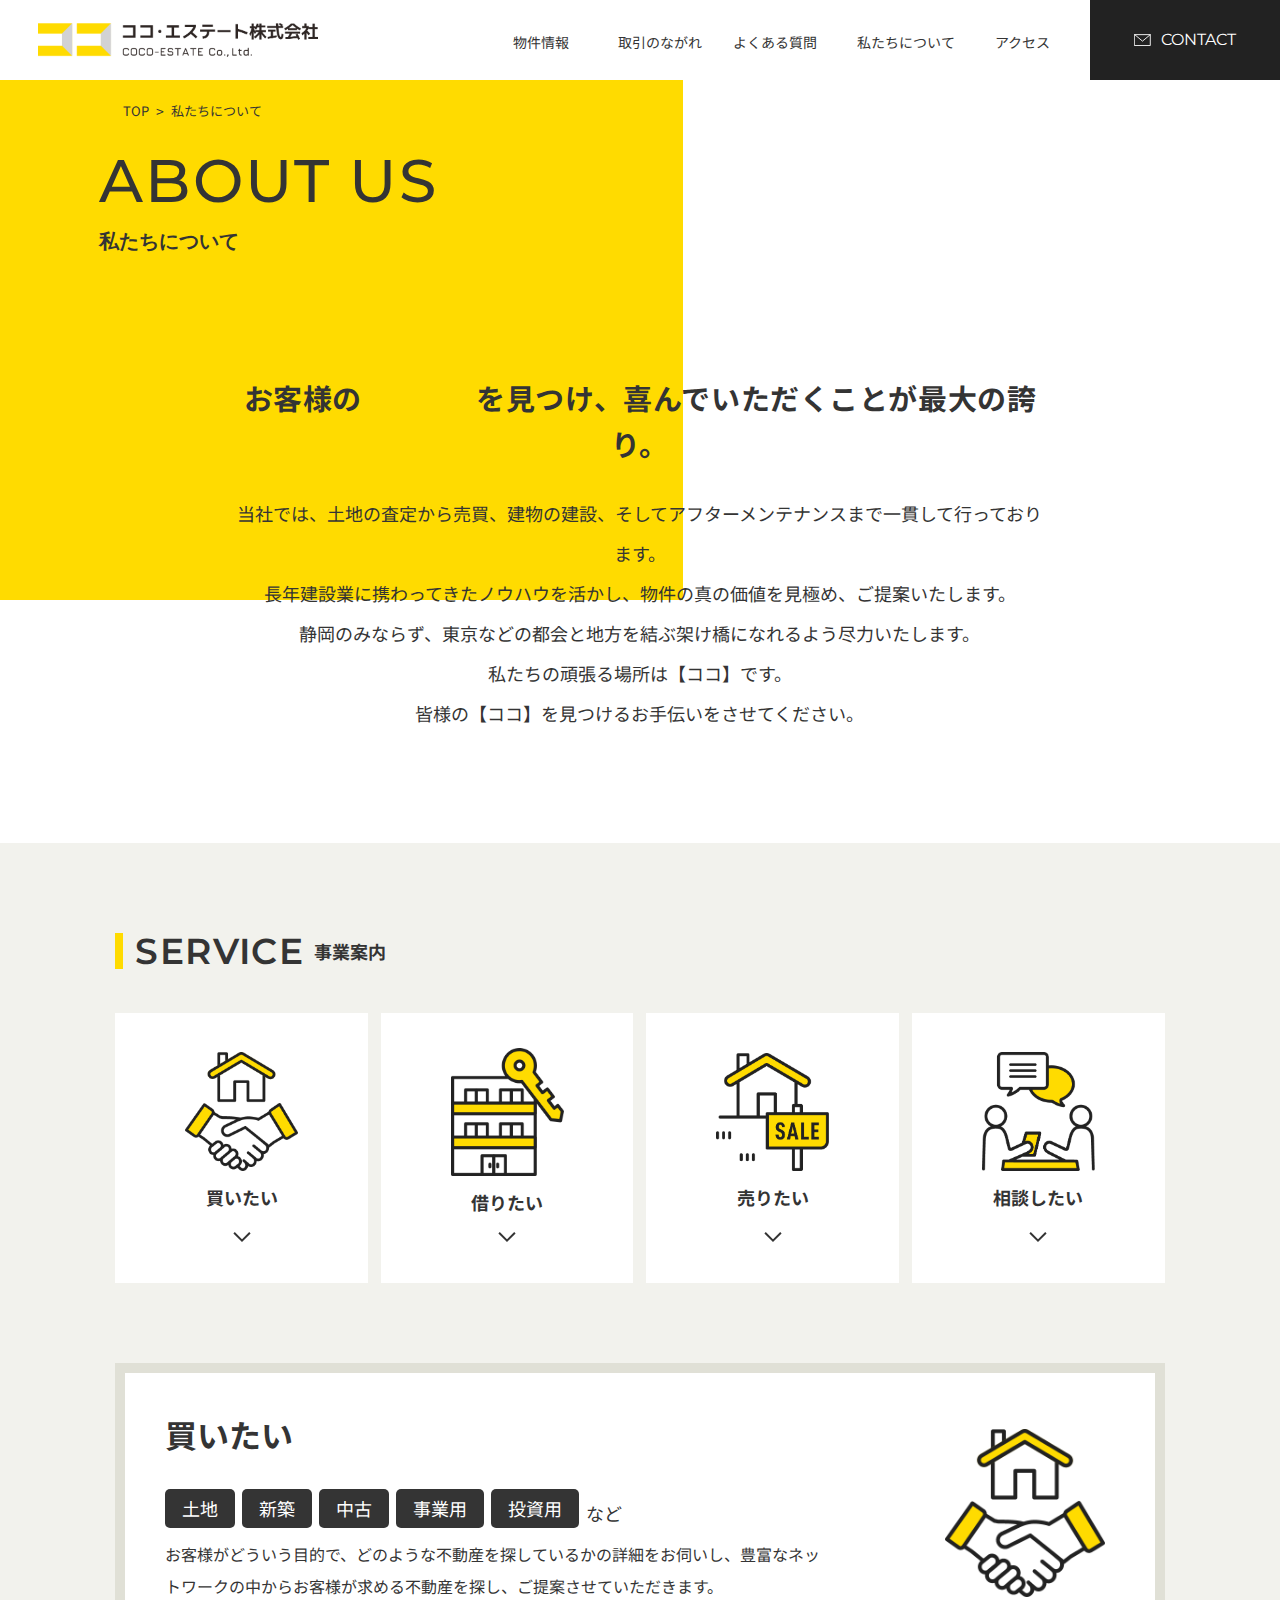
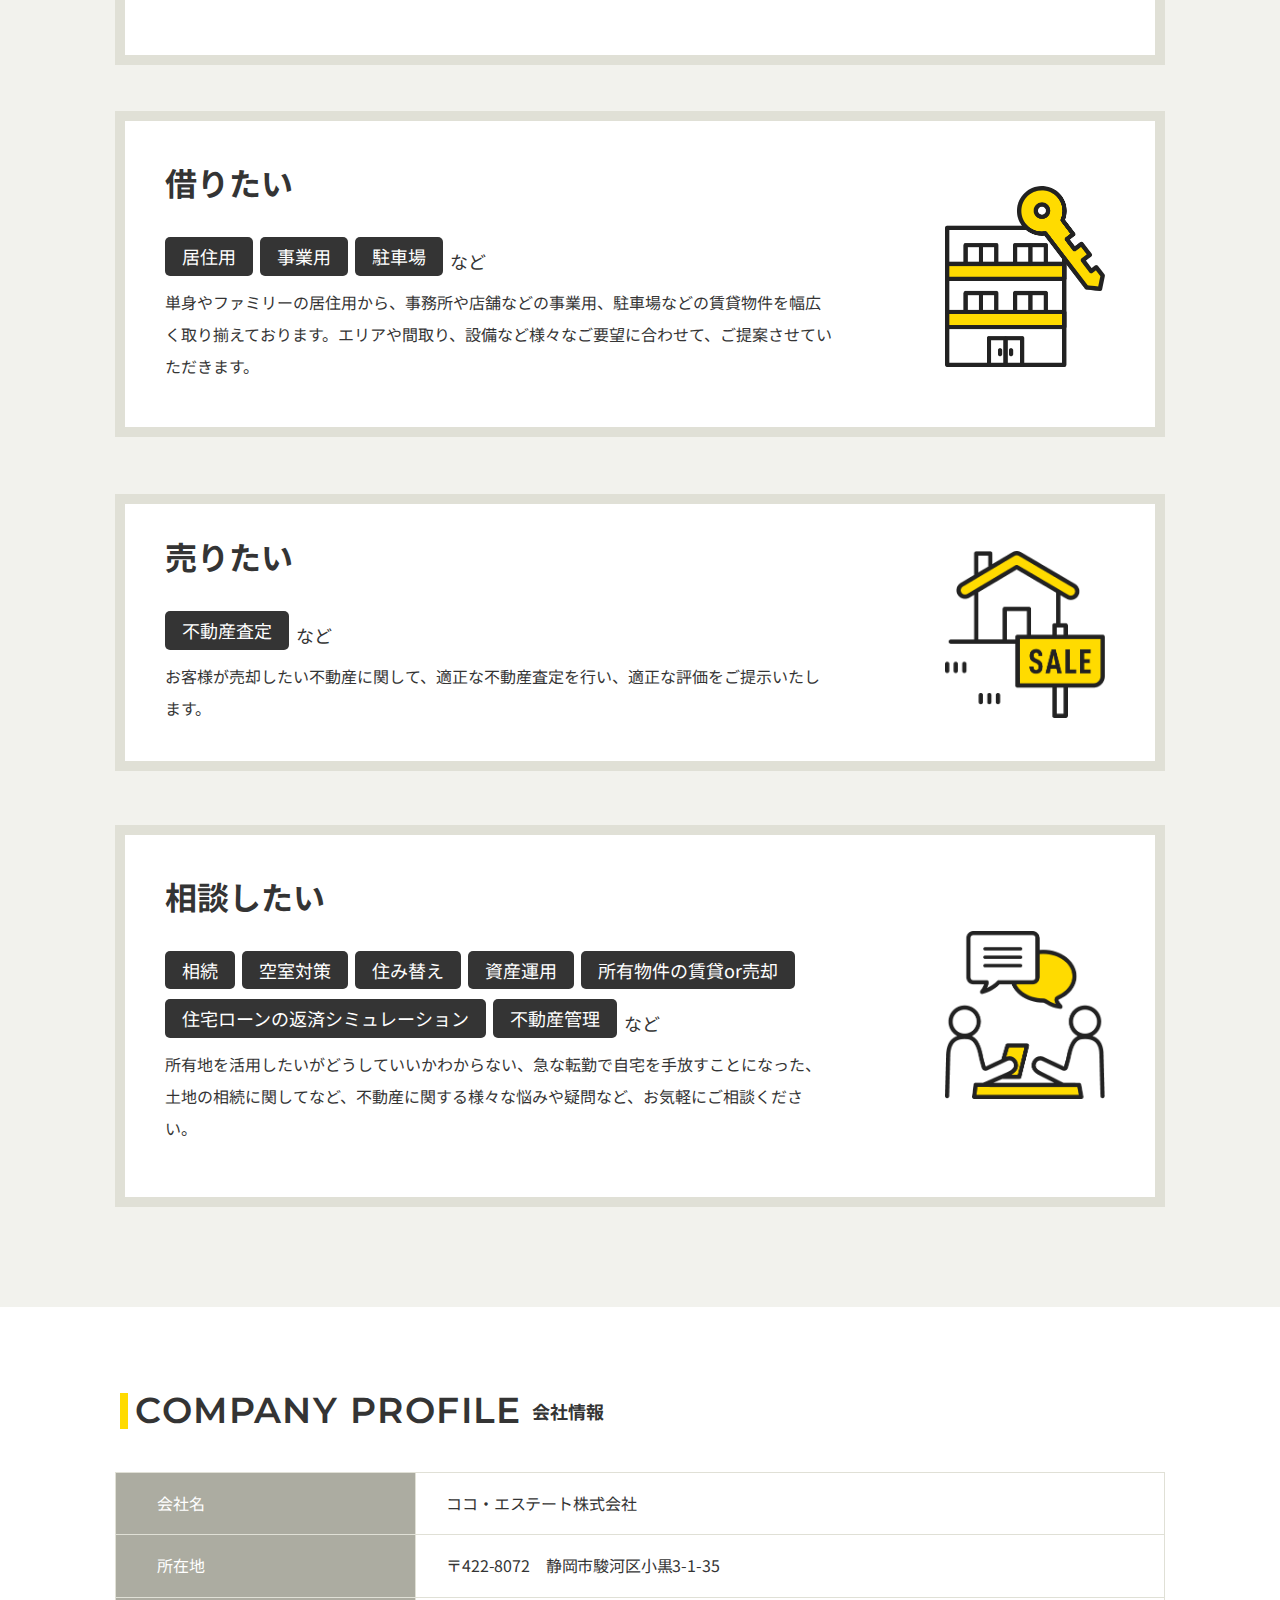
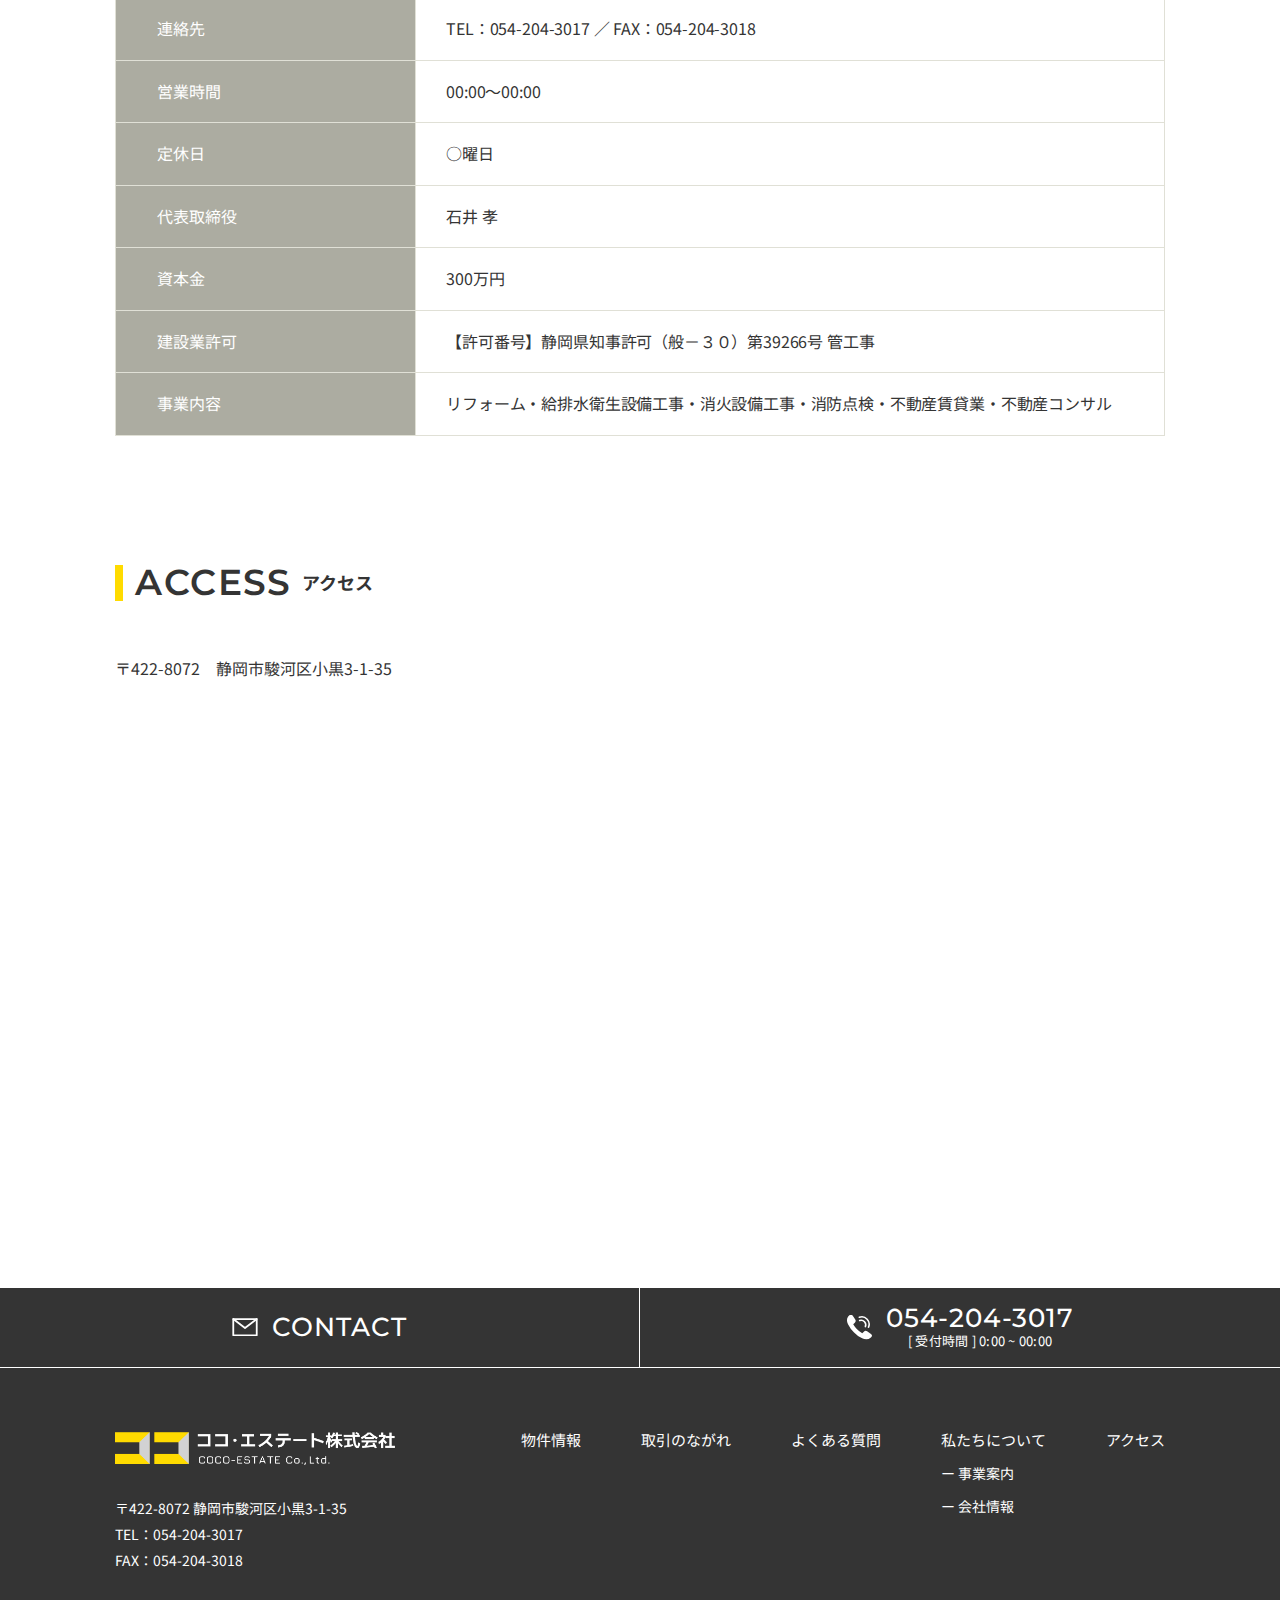
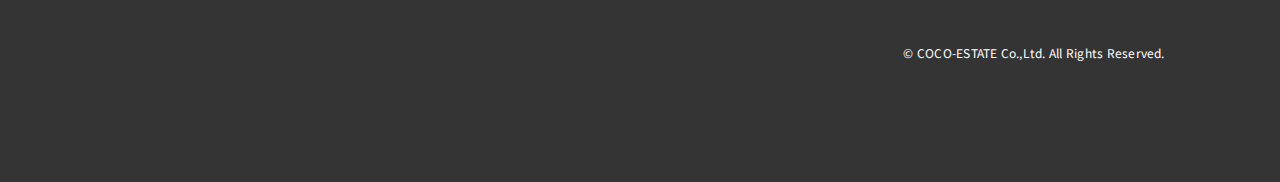
==== about.html @ 7395036e "⚡️ about.htmlレスポンシブ完了" ====
<!DOCTYPE html>
<html lang="ja">

<head>
    <meta charset="UTF-8">
    <meta http-equiv="X-UA-Compatible" content="IE=edge">
    <meta name="viewport" content="width=device-width, initial-scale=1.0">
    <script>
        (function (d) {
            var config = {
                kitId: 'svz0ahl',
                scriptTimeout: 3000,
                async: true
            },
                h = d.documentElement, t = setTimeout(function () { h.className = h.className.replace(/\bwf-loading\b/g, "") + " wf-inactive"; }, config.scriptTimeout), tk = d.createElement("script"), f = false, s = d.getElementsByTagName("script")[0], a; h.className += " wf-loading"; tk.src = 'https://use.typekit.net/' + config.kitId + '.js'; tk.async = true; tk.onload = tk.onreadystatechange = function () { a = this.readyState; if (f || a && a != "complete" && a != "loaded") return; f = true; clearTimeout(t); try { Typekit.load(config) } catch (e) { } }; s.parentNode.insertBefore(tk, s)
        })(document); 
    </script>
    <title>Document</title>
    <link rel="stylesheet" href="https://cdn.jsdelivr.net/npm/swiper@11/swiper-bundle.min.css" />
    <link rel="stylesheet" href="/css/style.css">
</head>

<body>
    <header class="l-header">
        <div class="p-header">
            <a href="#" class="p-header__logo"><img src="/img/header/header_logo.png" alt="logo"></a>
            <nav class="p-header__nav u-hidden-tab u-hidden-sp">
                <ul>
                    <li class="p-header__nav-item" role="listitem">
                        <a href="#search">
                            <span class="p-header-nav__link">物件情報</span>
                        </a>
                    </li>
                    <li class="p-header__nav-item" role="listitem">
                        <a href="#flow">
                            <span class="p-header-nav__link">取引のながれ</span>
                        </a>
                    </li>
                    <li class="p-header__nav-item" role="listitem">
                        <a href="#q&a">
                            <span class="p-header-nav__link">よくある質問</span>
                        </a>
                    </li>
                    <li class="p-header__nav-item" role="listitem">
                        <a href="#about">
                            <span class="p-header-nav__link">私たちについて</span>
                        </a>
                    </li>
                    <li class="p-header__nav-item" role="listitem">
                        <a href="#access">
                            <span class="p-header-nav__link">アクセス</span>
                        </a>
                    </li>
                    <li class="p-header-nav__btn" role="listitem">
                        <a class="header-nav__button" href="/contact.html">
                            <img src="/img/header/header_mail.svg" alt="">
                            <span class="p-header-nav__contact">CONTACT</span>
                        </a>
                    </li>
                </ul>
            </nav>
            <div class="p-drawer">
                <button id="menu-icon" class="p-drawer__icon">
                    <span></span>
                    <span></span>
                    <span></span>
                </button>
                <div id="menu-panel" class="p-drawer__panel">
                    <ul class="p-drawer__panel-list">
                        <li><a href="#search">物件情報</a></li>
                        <li><a href="#flow">取引のながれ</a></li>
                        <li><a href="#q&a">よくある質問</a></li>
                        <li><a href="#about">私たちについて</a></li>
                        <li><a href="#access">アクセス</a></li>
                        <li><a href="/contact.html">CONTACT</a></li>
                    </ul>
                </div>
            </div>
        </div>
    </header>

    <section class="l-AboutFv" id="about">
        <div class="p-AboutFv">
            <div class="p-AboutFv__breadcrumb">
                <p>TOP</p>
                <p>私たちについて</p>
            </div>
            <div class="p-AboutFv__wrap">
                <div class="p-AboutFv__ttl">
                    <h1>ABOUT US</h1>
                    <p>私たちについて</p>
                </div>
                <div class="p-AboutFv__img"><img src="/img/about/AboutFV.png" alt=""></div>
            </div>
        </div>

        <div class="p-AboutFv__text">
            <p>お客様の<span class="c-brackets">
                    <span class="c-brackets__inner">ココ</span>
                </span>を見つけ、<br class="u-hidden-pc">喜んでいただくことが最大の誇り。</p>
            <p>当社では、土地の査定から売買、建物の建設、そしてアフターメンテナンスまで一貫して行っております。<br>
                長年建設業に携わってきたノウハウを活かし、物件の真の価値を見極め、ご提案いたします。<br>
                静岡のみならず、東京などの都会と地方を結ぶ架け橋になれるよう尽力いたします。<br>
                私たちの頑張る場所は【ココ】です。<br>
                皆様の【ココ】を見つけるお手伝いをさせてください。</p>
        </div>
    </section>

    <section class="l-AboutService" id="AboutService">
        <div class="p-AboutService">
            <div class="c-section__ttl">
                <h2>SERVICE</h2>
                <p>事業案内</p>
            </div>
            <div class="p-AboutService__lists">
                <a href="#" class="p-AboutService__list">
                    <div class="p-AboutService__list-img"><img src="/img/about/service/service-img1.png" alt="">
                        <p>買いたい</p>
                    </div>
                </a>
                <a href="#" class="p-AboutService__list">
                    <div class="p-AboutService__list-img"><img src="/img/about/service/service-img2.png" alt="">
                        <p>借りたい</p>
                    </div>
                </a>
                <a href="#" class="p-AboutService__list">
                    <div class="p-AboutService__list-img"><img src="/img/about/service/service-img3.png" alt="">
                        <p>売りたい</p>
                    </div>
                </a>
                <a href="#" class="p-AboutService__list">
                    <div class="p-AboutService__list-img"><img src="/img/about/service/service-img4.png" alt="">
                        <p>相談したい</p>
                    </div>
                </a>
            </div>
            <div class="p-AboutService__items">
                <div class="p-AboutService__item">
                    <div class="p-AboutService__item-text">
                        <h3>買いたい</h3>
                        <p><span>土地</span><span>新築</span><span>中古</span><span>事業用</span><span>投資用</span><span>など</span>
                        </p>
                        <p>お客様がどういう目的で、どのような不動産を探しているかの詳細をお伺いし、豊富なネットワークの中からお客様が求める不動産を探し、ご提案させていただきます。</p>
                    </div>
                    <div class="p-AboutService__item-img"><img src="/img/about/service/service-img1.png" alt=""></div>
                </div>
                <div class="p-AboutService__item">
                    <div class="p-AboutService__item-text">
                        <h3>借りたい</h3>
                        <p><span>居住用</span><span>事業用</span><span>駐車場</span><span>など</span></p>
                        <p>単身やファミリーの居住用から、事務所や店舗<span>など</span>の事業用、駐車場<span>など</span>の賃貸物件を幅広く取り揃えております。エリアや間取り、設備<span>など</span>様々なご要望に合わせて、ご提案させていただきます。
                        </p>
                    </div>
                    <div class="p-AboutService__item-img"><img src="/img/about/service/service-img2.png" alt="">
                    </div>
                </div>
                <div class="p-AboutService__item">
                    <div class="p-AboutService__item-text">
                        <h3>売りたい</h3>
                        <p><span>不動産査定</span><span>など</span></p>
                        <p>お客様が売却したい不動産に関して、適正な不動産査定を行い、適正な評価をご提示いたします。</p>
                    </div>
                    <div class="p-AboutService__item-img"><img src="/img/about/service/service-img3.png" alt="">
                    </div>
                </div>
                <div href="#" class="p-AboutService__item">
                    <div class="p-AboutService__item-text">
                        <h3>相談したい</h3>
                        <p><span>相続</span><span>空室対策</span><span>住み替え</span><span>資産運用</span><span>所有物件の賃貸or売却</span><span>住宅ローンの返済シミュレーション</span><span>不動産管理</span><span>など</span>
                        </p>
                        <p>所有地を活用したいがどうしていいかわからない、急な転勤で自宅を手放すことになった、土地の相続に関して<span>など</span>、不動産に関する様々な悩みや疑問<span>など</span>、お気軽にご相談ください。
                        </p>
                    </div>
                    <div class="p-AboutService__item-img"><img src="/img/about/service/service-img4.png" alt=""></div>
                </div>
            </div>
        </div>

    </section>

    <section class="l-AboutProfile" id="AboutProfile">
        <div class="p-AboutProfile">
            <div class="c-section__ttl">
                <h2>COMPANY PROFILE</h2>
                <p>会社情報</p>
            </div>
            <div class="p-AboutProfile__table">
                <table>
                    <tbody>
                        <tr>
                            <th>会社名</th>
                            <td>ココ・エステート株式会社</td>
                        </tr>
                        <tr>
                            <th>所在地</th>
                            <td>〒422-8072　静岡市駿河区小黒3-1-35</td>
                        </tr>
                        <tr>
                            <th>連絡先</th>
                            <td>TEL：054-204-3017 ／ FAX：054-204-3018</td>
                        </tr>
                        <tr>
                            <th>営業時間</th>
                            <td>00:00〜00:00</td>
                        </tr>
                        <tr>
                            <th>定休日</th>
                            <td>○曜日</td>
                        </tr>
                        <tr>
                            <th>代表取締役</th>
                            <td>石井 孝</td>
                        </tr>
                        <tr>
                            <th>資本金</th>
                            <td>300万円</td>
                        </tr>
                        <tr>
                            <th>建設業許可</th>
                            <td>【許可番号】静岡県知事許可（般－３０）第39266号 管工事</td>
                        </tr>
                        <tr>
                            <th>事業内容</th>
                            <td>リフォーム・給排水衛生設備工事・消火設備工事・消防点検・不動産賃貸業・不動産コンサル</td>
                        </tr>
                    </tbody>
                </table>
            </div>
        </div>
    </section>

    <section class="l-access" id="access">
        <div class="p-access">
            <div class="c-section__ttl">
                <h2>ACCESS</h2>
                <p>アクセス</p>
            </div>
            <p>〒422-8072　静岡市駿河区小黒3-1-35</p>

            <div class="p-access__map">
                <iframe
                    src="https://www.google.com/maps/embed?pb=!1m18!1m12!1m3!1d3269.4804713188514!2d138.4010586760127!3d34.9696279728253!2m3!1f0!2f0!3f0!3m2!1i1024!2i768!4f13.1!3m3!1m2!1s0x601a361c0b1a4279%3A0x44fd2e49f0fe518b!2z44CSNDIyLTgwNzIg6Z2Z5bKh55yM6Z2Z5bKh5biC6ae_5rKz5Yy65bCP6buS77yT5LiB55uu77yR4oiS77yT77yV!5e0!3m2!1sja!2sjp!4v1711333264919!5m2!1sja!2sjp"
                    style="border:0;" allowfullscreen="" loading="lazy"
                    referrerpolicy="no-referrer-when-downgrade"></iframe>
            </div>
        </div>
    </section>

    <footer class="l-footer" id="footer">
        <div class="p-footer">
            <div class="p-footer__top">
                <a href="/contact.html" class="p-footer__top-mail">
                    <p>CONTACT</p>
                </a>
                <a class="p-footer__top-tel" href="tel:054-204-3017">
                    <div class="p-footer__top-tel-txt">
                        <p>054-204-3017</p>
                        <p>[ 受付時間 ] 0:00 ~ 00:00</p>
                    </div>
                </a>
            </div>
            <div class="p-footer__bottom">
                <div class="p-footer__bottom-left">
                    <a href="#" class="p-footer__bottom-left-img"><img src="/img/footer/footer-logo.png" alt=""></a>
                    <p>〒422-8072 静岡市駿河区小黒3-1-35<br>
                        TEL：054-204-3017<br>
                        FAX：054-204-3018</p>
                </div>
                <div class="p-footer__bottom-right">
                    <ul>
                        <li><a href="#">物件情報</a></li>
                        <li><a href="#">取引のながれ</a></li>
                        <li><a href="#">よくある質問</a></li>
                        <li class="p-footer__bottom-right-TopAbout">
                            <a href="#">私たちについて</a>
                            <ul>
                                <li><a href="#">ー 事業案内
                                    </a></li>
                                <li><a href="#">ー 会社情報
                                    </a></li>
                            </ul>
                        </li>
                        <li><a href="#">アクセス</a></li>
                    </ul>
                    <p class="copylight">© COCO-ESTATE Co.,Ltd. All Rights Reserved.</p>
                </div>
            </div>

        </div>
    </footer>
    <script src="https://cdn.jsdelivr.net/npm/swiper@11/swiper-bundle.min.js"></script>
    <script src="/js/swiper.js"></script>
    <script src="/js/drawer.js"></script>
    <script src="/js/tab.js"></script>
    <script src="/js/accordion.js"></script>
    <script src="/js/script.js"></script>
</body>

</html>
---- css/style.css ----
@charset "UTF-8";
@import url("https://fonts.googleapis.com/css2?family=Montserrat:ital,wght@0,100..900;1,100..900&family=Noto+Sans+JP:wght@100..900&family=Oswald:wght@200..700&display=swap");
*,
*::before,
*::after {
  -webkit-box-sizing: border-box;
          box-sizing: border-box;
}

html,
body,
h1,
h2,
h3,
h4,
h5,
h6,
ul,
ol,
dl,
li,
dt,
dd,
p,
div,
span,
img,
a,
table,
tr,
th,
td,
small,
button,
time,
figure {
  border: 0;
  font: inherit;
  font-size: 100%;
  margin: 0;
  padding: 0;
  vertical-align: baseline;
}

html {
  line-height: 1;
}

ol,
ul {
  list-style: none;
}

li,
dd {
  list-style-type: none;
}

header,
footer,
nav,
section,
article,
main,
aside,
figure,
figcaption {
  display: block;
}

img {
  border: none;
  vertical-align: bottom;
}

a {
  cursor: pointer;
  text-decoration: none;
}

body {
  color: #343434;
  font-family: "Noto Sans JP", sans-serif;
  font-size: 16px;
  font-weight: 400;
  line-height: 1.6;
}

body.active {
  width: 100%;
  height: 100%;
  position: fixed;
}

img {
  max-width: 100%;
  height: auto;
}

a {
  color: inherit;
  -webkit-transition: 0.3s;
  transition: 0.3s;
}
a:hover {
  opacity: 0.7;
}

.l-header {
  width: 100%;
  background-color: #fff;
  margin: 0 0 0 auto;
  position: relative;
}

.l-fv {
  background: url(/img/fv/fv-bg.png) no-repeat center center/cover;
  height: 560px;
}

.l-search {
  padding: 54px 0 70px;
  background: #ffdb00;
}
@media screen and (min-width: 600px) and (max-width: 1023px) {
  .l-search {
    padding: 30px 0 70px;
  }
}
@media screen and (max-width: 599px) {
  .l-search {
    padding: 30px 0 50px;
  }
}

.l-result {
  padding: 0 0 94px;
  text-align: center;
}
@media screen and (min-width: 600px) and (max-width: 1023px) {
  .l-result {
    padding: 0 0 70px;
  }
}
@media screen and (max-width: 599px) {
  .l-result {
    padding: 0 0 50px;
  }
}

.l-flow {
  padding: 70px 0 94px;
  text-align: center;
}
@media screen and (min-width: 600px) and (max-width: 1023px) {
  .l-flow {
    padding: 50px 0 70px;
  }
}
@media screen and (max-width: 599px) {
  .l-flow {
    padding: 30px 0 50px;
  }
}

.l-qa {
  padding: 70px 0 126px;
  text-align: center;
}
@media screen and (min-width: 600px) and (max-width: 1023px) {
  .l-qa {
    padding: 50px 0 70px;
  }
}
@media screen and (max-width: 599px) {
  .l-qa {
    padding: 30px 0 50px;
  }
}

.l-TopAbout {
  text-align: center;
  padding: 0 0 111px;
}
@media screen and (min-width: 600px) and (max-width: 1023px) {
  .l-TopAbout {
    padding: 0 0 70px;
  }
}
@media screen and (max-width: 599px) {
  .l-TopAbout {
    padding: 0 0 50px;
  }
}

.l-access {
  padding: 0px 0 116px;
  text-align: left;
}
@media screen and (min-width: 600px) and (max-width: 1023px) {
  .l-access {
    padding: 0 0 70px;
  }
}
@media screen and (max-width: 599px) {
  .l-access {
    padding: 0 0 50px;
  }
}

.l-single {
  text-align: left;
  position: relative;
}
.l-single::before {
  content: "";
  width: 863px;
  height: 863px;
  background: #ffdb00;
  position: absolute;
  top: 0;
  right: 0;
  -webkit-transform: translate(0%, 0%);
          transform: translate(0%, 0%);
  z-index: -1;
}

.l-footer {
  padding: 0px 0 116px;
  text-align: left;
  background: #343434;
  color: #fff;
}
@media screen and (min-width: 600px) and (max-width: 1023px) {
  .l-footer {
    padding: 0px 0 5px;
  }
}
@media screen and (max-width: 599px) {
  .l-footer {
    padding: 0px 0 5px;
  }
}

.l-AboutService {
  padding: 80px 0 100px;
  background: #f2f2ed;
}
@media screen and (min-width: 600px) and (max-width: 1023px) {
  .l-AboutService {
    padding: 50px 0 70px;
  }
}
@media screen and (max-width: 599px) {
  .l-AboutService {
    padding: 30px 0 50px;
  }
}

.l-AboutProfile {
  padding: 75px 0 118px;
  background: #fff;
}
@media screen and (min-width: 600px) and (max-width: 1023px) {
  .l-AboutProfile {
    padding: 50px 0 70px;
  }
}
@media screen and (max-width: 599px) {
  .l-AboutProfile {
    padding: 30px 0 50px;
  }
}

.l-contactForm {
  padding: 74px 0 118px;
  text-align: center;
  background: #f2f2ed;
}
@media screen and (min-width: 600px) and (max-width: 1023px) {
  .l-contactForm {
    padding: 50px 0 70px;
  }
}
@media screen and (max-width: 599px) {
  .l-contactForm {
    padding: 30px 0 50px;
  }
}

.c-brackets {
  padding: 0px 20px;
  position: relative;
}
@media screen and (min-width: 600px) and (max-width: 1023px) {
  .c-brackets {
    padding: 0px 15px;
  }
}
@media screen and (max-width: 599px) {
  .c-brackets {
    padding: 0px 10px;
  }
}
.c-brackets .c-brackets__inner {
  text-align: center;
  font-weight: 700;
  color: #ffdb00;
}
.c-brackets:before, .c-brackets:after,
.c-brackets .c-brackets__inner:before,
.c-brackets .c-brackets__inner:after {
  content: "";
  width: 17px;
  height: 17px;
  position: absolute;
}
@media screen and (min-width: 600px) and (max-width: 1023px) {
  .c-brackets:before, .c-brackets:after,
  .c-brackets .c-brackets__inner:before,
  .c-brackets .c-brackets__inner:after {
    width: 12px;
    height: 12px;
  }
}
@media screen and (max-width: 599px) {
  .c-brackets:before, .c-brackets:after,
  .c-brackets .c-brackets__inner:before,
  .c-brackets .c-brackets__inner:after {
    width: 9px;
    height: 9px;
  }
}
.c-brackets:before {
  border-left: solid 5px #ffdb00;
  border-top: solid 5px #ffdb00;
  top: 11px;
  left: 0;
}
@media screen and (min-width: 600px) and (max-width: 1023px) {
  .c-brackets:before {
    border-left: solid 3px #ffdb00;
    border-top: solid 3px #ffdb00;
    top: 11px;
    left: 0;
  }
}
@media screen and (max-width: 599px) {
  .c-brackets:before {
    border-left: solid 3px #ffdb00;
    border-top: solid 3px #ffdb00;
    top: 8px;
    left: 0;
  }
}
.c-brackets:after {
  border-right: solid 5px #ffdb00;
  border-top: solid 5px #ffdb00;
  top: 11px;
  right: 0;
}
@media screen and (min-width: 600px) and (max-width: 1023px) {
  .c-brackets:after {
    border-right: solid 3px #ffdb00;
    border-top: solid 3px #ffdb00;
    top: 11px;
    right: 0;
  }
}
@media screen and (max-width: 599px) {
  .c-brackets:after {
    border-right: solid 3px #ffdb00;
    border-top: solid 3px #ffdb00;
    top: 8px;
    right: 0;
  }
}
.c-brackets .c-brackets__inner:before {
  border-left: solid 5px #ffdb00;
  border-bottom: solid 5px #ffdb00;
  bottom: 4px;
  left: 0;
}
@media screen and (min-width: 600px) and (max-width: 1023px) {
  .c-brackets .c-brackets__inner:before {
    border-left: solid 3px #ffdb00;
    border-bottom: solid 3px #ffdb00;
    bottom: 4px;
    left: 0;
  }
}
@media screen and (max-width: 599px) {
  .c-brackets .c-brackets__inner:before {
    border-left: solid 3px #ffdb00;
    border-bottom: solid 3px #ffdb00;
    bottom: 4px;
    left: 0;
  }
}
.c-brackets .c-brackets__inner:after {
  border-right: solid 5px #ffdb00;
  border-bottom: solid 5px #ffdb00;
  bottom: 4px;
  right: 0;
}
@media screen and (min-width: 600px) and (max-width: 1023px) {
  .c-brackets .c-brackets__inner:after {
    border-right: solid 3px #ffdb00;
    border-bottom: solid 3px #ffdb00;
    bottom: 4px;
    right: 0;
  }
}
@media screen and (max-width: 599px) {
  .c-brackets .c-brackets__inner:after {
    border-right: solid 3px #ffdb00;
    border-bottom: solid 3px #ffdb00;
    bottom: 4px;
    right: 0;
  }
}

.c-brackets__small {
  padding: 0px 5px 0 10px;
  margin-right: 5px;
  position: relative;
}
@media screen and (min-width: 600px) and (max-width: 1023px) {
  .c-brackets__small {
    padding: 0px 5px 0 10px;
    margin-right: 5px;
  }
}
@media screen and (max-width: 599px) {
  .c-brackets__small {
    padding: 0px 5px 0 5px;
    margin-right: 5px;
  }
}
.c-brackets__small .c-brackets__inner {
  text-align: center;
  font-weight: 700;
  color: #ffdb00;
}
.c-brackets__small:before, .c-brackets__small:after,
.c-brackets__small .c-brackets__inner:before,
.c-brackets__small .c-brackets__inner:after {
  content: "";
  width: 6px;
  height: 6px;
  position: absolute;
}
@media screen and (min-width: 600px) and (max-width: 1023px) {
  .c-brackets__small:before, .c-brackets__small:after,
  .c-brackets__small .c-brackets__inner:before,
  .c-brackets__small .c-brackets__inner:after {
    width: 6px;
    height: 6px;
  }
}
@media screen and (max-width: 599px) {
  .c-brackets__small:before, .c-brackets__small:after,
  .c-brackets__small .c-brackets__inner:before,
  .c-brackets__small .c-brackets__inner:after {
    width: 4px;
    height: 4px;
  }
}
.c-brackets__small:before {
  border-left: solid 2px #ffdb00;
  border-top: solid 2px #ffdb00;
  top: 4px;
  left: 0;
}
@media screen and (min-width: 600px) and (max-width: 1023px) {
  .c-brackets__small:before {
    border-left: solid 2px #ffdb00;
    border-top: solid 2px #ffdb00;
    top: 2px;
    left: 0;
  }
}
@media screen and (max-width: 599px) {
  .c-brackets__small:before {
    border-left: solid 2px #ffdb00;
    border-top: solid 2px #ffdb00;
    top: 2px;
    left: 0;
  }
}
.c-brackets__small:after {
  border-right: solid 2px #ffdb00;
  border-top: solid 2px #ffdb00;
  top: 4px;
  right: 0;
}
@media screen and (min-width: 600px) and (max-width: 1023px) {
  .c-brackets__small:after {
    border-right: solid 2px #ffdb00;
    border-top: solid 2px #ffdb00;
    top: 2px;
    right: 0;
  }
}
@media screen and (max-width: 599px) {
  .c-brackets__small:after {
    border-right: solid 2px #ffdb00;
    border-top: solid 2px #ffdb00;
    top: 2px;
    right: 0;
  }
}
.c-brackets__small .c-brackets__inner:before {
  border-left: solid 2px #ffdb00;
  border-bottom: solid 2px #ffdb00;
  bottom: 4px;
  left: 0;
}
@media screen and (min-width: 600px) and (max-width: 1023px) {
  .c-brackets__small .c-brackets__inner:before {
    border-left: solid 2px #ffdb00;
    border-bottom: solid 2px #ffdb00;
    bottom: 1px;
    left: 0;
  }
}
@media screen and (max-width: 599px) {
  .c-brackets__small .c-brackets__inner:before {
    border-left: solid 2px #ffdb00;
    border-bottom: solid 2px #ffdb00;
    bottom: 1px;
    left: 0;
  }
}
.c-brackets__small .c-brackets__inner:after {
  border-right: solid 2px #ffdb00;
  border-bottom: solid 2px #ffdb00;
  bottom: 4px;
  right: 0;
}
@media screen and (min-width: 600px) and (max-width: 1023px) {
  .c-brackets__small .c-brackets__inner:after {
    border-right: solid 2px #ffdb00;
    border-bottom: solid 2px #ffdb00;
    bottom: 1px;
    right: 0;
  }
}
@media screen and (max-width: 599px) {
  .c-brackets__small .c-brackets__inner:after {
    border-right: solid 2px #ffdb00;
    border-bottom: solid 2px #ffdb00;
    bottom: 1px;
    right: 0;
  }
}

.p-TopAbout__wrap-text .c-brackets__small {
  padding: 0px 5px 0 5px;
  margin-right: 3px;
  margin-left: 3px;
}
@media screen and (max-width: 599px) {
  .p-TopAbout__wrap-text .c-brackets__small:before, .p-TopAbout__wrap-text .c-brackets__small:after,
  .p-TopAbout__wrap-text .c-brackets__small .c-brackets__inner:before,
  .p-TopAbout__wrap-text .c-brackets__small .c-brackets__inner:after {
    width: 6px;
    height: 6px;
  }
}

.c-section__ttl {
  display: -webkit-box;
  display: -ms-flexbox;
  display: flex;
  -webkit-box-align: center;
      -ms-flex-align: center;
          align-items: center;
}
.c-section__ttl h2 {
  font-size: 36px;
  font-family: "Montserrat", sans-serif;
  position: relative;
  padding: 0 10px 0 20px;
  font-weight: 600;
  letter-spacing: 0.04em;
}
@media screen and (min-width: 600px) and (max-width: 1023px) {
  .c-section__ttl h2 {
    font-size: 30px;
  }
}
@media screen and (max-width: 599px) {
  .c-section__ttl h2 {
    font-size: 26px;
  }
}
.c-section__ttl h2::before {
  content: "";
  width: 8px;
  height: 36px;
  background: #ffdb00;
  position: absolute;
  top: 50%;
  left: 2%;
  -webkit-transform: translate(-50%, -50%);
          transform: translate(-50%, -50%);
}
.c-section__ttl p {
  font-size: 18px;
  font-weight: bold;
}
@media screen and (min-width: 600px) and (max-width: 1023px) {
  .c-section__ttl p {
    font-size: 16px;
  }
}
@media screen and (max-width: 599px) {
  .c-section__ttl p {
    font-size: 14px;
  }
}

.p-search .c-section__ttl h2::before {
  background: #fff;
}

.p-TopAbout .c-section__ttl h2 {
  color: #fff;
}
.p-TopAbout .c-section__ttl p {
  color: #fff;
}

@media screen and (min-width: 600px) and (max-width: 1023px) {
  .p-AboutProfile .c-section__ttl h2 {
    font-size: 30px;
  }
}
@media screen and (max-width: 599px) {
  .p-AboutProfile .c-section__ttl h2 {
    font-size: 20px;
    padding: 0 8px 0 14px;
  }
}
@media screen and (min-width: 600px) and (max-width: 1023px) {
  .p-AboutProfile .c-section__ttl p {
    font-size: 14px;
  }
}
@media screen and (max-width: 599px) {
  .p-AboutProfile .c-section__ttl p {
    font-size: 12px;
  }
}

.c-submit__btn {
  width: 300px;
  height: 64px;
  border-radius: 4px;
  text-decoration: none;
  font-size: 18px;
  display: inline-block;
  text-align: center;
  cursor: pointer;
  -webkit-transition: 0.3s;
  transition: 0.3s;
}
.c-submit__btn:hover {
  opacity: 0.8;
}

.back {
  background: #fff;
  color: #343434;
}

.send {
  background: #343434;
  color: #fff;
}

.p-header {
  display: -webkit-box;
  display: -ms-flexbox;
  display: flex;
  -webkit-box-pack: justify;
      -ms-flex-pack: justify;
          justify-content: space-between;
  -webkit-box-align: center;
      -ms-flex-align: center;
          align-items: center;
  height: 80px;
  width: 100%;
}
@media screen and (min-width: 600px) and (max-width: 1023px) {
  .p-header {
    height: 60px;
  }
}
@media screen and (max-width: 599px) {
  .p-header {
    height: 60px;
  }
}
.p-header__logo {
  margin-left: 3%;
  width: 280px;
}
@media screen and (min-width: 600px) and (max-width: 1023px) {
  .p-header__logo img {
    width: 260px;
  }
}
@media screen and (max-width: 599px) {
  .p-header__logo img {
    width: 190px;
  }
}
.p-header__nav {
  height: 100%;
}
.p-header__nav ul {
  display: -webkit-box;
  display: -ms-flexbox;
  display: flex;
  -webkit-box-pack: justify;
      -ms-flex-pack: justify;
          justify-content: space-between;
  -webkit-box-align: center;
      -ms-flex-align: center;
          align-items: center;
  height: 80px;
}
.p-header__nav .p-header__nav-item {
  padding-top: 7px;
}
.p-header__nav .p-header__nav-item:nth-child(1) {
  padding-right: 49px;
}
@media screen and (min-width: 1023px) and (max-width: 1145px) {
  .p-header__nav .p-header__nav-item:nth-child(1) {
    padding-right: 20px;
  }
}
.p-header__nav .p-header__nav-item:nth-child(2) {
  padding-right: 31px;
}
@media screen and (min-width: 1023px) and (max-width: 1145px) {
  .p-header__nav .p-header__nav-item:nth-child(2) {
    padding-right: 20px;
  }
}
.p-header__nav .p-header__nav-item:nth-child(3) {
  padding-right: 40px;
}
@media screen and (min-width: 1023px) and (max-width: 1145px) {
  .p-header__nav .p-header__nav-item:nth-child(3) {
    padding-right: 20px;
  }
}
.p-header__nav .p-header__nav-item:nth-child(4) {
  padding-right: 40px;
}
@media screen and (min-width: 1023px) and (max-width: 1145px) {
  .p-header__nav .p-header__nav-item:nth-child(4) {
    padding-right: 20px;
  }
}
.p-header__nav .p-header__nav-item:nth-child(5) {
  padding-right: 40px;
}
@media screen and (min-width: 1023px) and (max-width: 1145px) {
  .p-header__nav .p-header__nav-item:nth-child(5) {
    padding-right: 20px;
  }
}
.p-header__nav .p-header__nav-item a {
  position: relative;
  padding-bottom: 3px;
  font-size: 14px;
}
.p-header__nav .p-header__nav-item a::before {
  background: #ffdb00;
  content: "";
  width: 100%;
  height: 2px;
  position: absolute;
  left: 0;
  bottom: 0;
  margin: auto;
  -webkit-transform-origin: right top;
          transform-origin: right top;
  -webkit-transform: scale(0, 1);
          transform: scale(0, 1);
  -webkit-transition: -webkit-transform 0.3s;
  transition: -webkit-transform 0.3s;
  transition: transform 0.3s;
  transition: transform 0.3s, -webkit-transform 0.3s;
}
.p-header__nav .p-header__nav-item a:hover::before {
  -webkit-transform-origin: left top;
          transform-origin: left top;
  -webkit-transform: scale(1, 1);
          transform: scale(1, 1);
}
.p-header__nav a {
  display: -webkit-box;
  display: -ms-flexbox;
  display: flex;
  -webkit-box-align: center;
      -ms-flex-align: center;
          align-items: center;
}
.p-header__nav a .p-header-nav__link {
  font-size: 14px;
  color: #343434;
}

.p-header-nav__btn {
  background: #222222;
  color: #fff;
  font-size: 16px;
  -webkit-transition: 0.3s;
  transition: 0.3s;
  height: 80px;
  width: 190px;
  font-family: "Montserrat", sans-serif;
}
.p-header-nav__btn:hover {
  opacity: 0.8;
}
.p-header-nav__btn a {
  height: 80px;
  width: 190px;
  -webkit-box-pack: center;
      -ms-flex-pack: center;
          justify-content: center;
}
.p-header-nav__btn a img {
  width: 17px;
  height: 12px;
}
.p-header-nav__btn span {
  margin-left: 10px;
}

.p-drawer {
  position: relative;
}
@media screen and (min-width: 1024px) {
  .p-drawer {
    display: none;
  }
}
.p-drawer__icon {
  position: absolute;
  top: -15px;
  right: 1rem;
  z-index: 42;
  cursor: pointer;
}
.p-drawer__icon span {
  position: absolute;
  top: 0;
  right: 0;
  width: 33px;
  height: 7px;
  background: #111;
  -webkit-transition: top 0.3s linear, -webkit-transform 0.3s linear;
  transition: top 0.3s linear, -webkit-transform 0.3s linear;
  transition: transform 0.3s linear, top 0.3s linear;
  transition: transform 0.3s linear, top 0.3s linear, -webkit-transform 0.3s linear;
}
.p-drawer__icon span:nth-of-type(2) {
  top: 11px;
}
.p-drawer__icon span:nth-of-type(3) {
  top: 22px;
}
.p-drawer__icon.active span:nth-of-type(1) {
  top: 10px;
  -webkit-transform: rotate(45deg);
          transform: rotate(45deg);
  background: #343434;
}
.p-drawer__icon.active span:nth-of-type(2) {
  display: none;
}
.p-drawer__icon.active span:nth-of-type(3) {
  top: 10px;
  -webkit-transform: rotate(-45deg);
          transform: rotate(-45deg);
  background: #343434;
}

.p-drawer__panel {
  position: fixed;
  top: 0;
  right: 0;
  z-index: 41;
  padding: 8rem 0rem 2rem;
  width: 50vw;
  height: 100vh;
  background: #ffdb00;
  translate: 100vw;
  opacity: 0;
  -webkit-transition: 0.5s;
  transition: 0.5s;
}
@media screen and (max-width: 599px) {
  .p-drawer__panel {
    width: 80vw;
  }
}
.p-drawer__panel ul {
  list-style: none;
}
.p-drawer__panel li {
  padding: 1.75rem 0;
  border-bottom: 1px dotted #343434;
  position: relative;
}
.p-drawer__panel li:first-child {
  border-top: 1px dotted #343434;
}
.p-drawer__panel li::before {
  content: "";
  position: absolute;
  top: 50%;
  right: 79px;
  -webkit-transform: translate(-50%, -50%);
          transform: translate(-50%, -50%);
  background: url(/img/fv/Icon\ awesome-caret-right.svg) no-repeat center center/contain;
  width: 15px;
  height: 14px;
}
.p-drawer__panel a {
  text-decoration: none;
  color: #343434;
  font-size: 1rem;
  display: block;
  padding-left: 30px;
}
.p-drawer__panel.active {
  translate: 0;
  opacity: 1;
}

.p-fv {
  display: -webkit-box;
  display: -ms-flexbox;
  display: flex;
  -webkit-box-orient: vertical;
  -webkit-box-direction: normal;
      -ms-flex-flow: column;
          flex-flow: column;
  -webkit-box-align: center;
      -ms-flex-align: center;
          align-items: center;
  -webkit-box-pack: center;
      -ms-flex-pack: center;
          justify-content: center;
  height: 560px;
}
@media screen and (min-width: 600px) and (max-width: 1023px) {
  .p-fv {
    height: 560px;
  }
}
@media screen and (max-width: 599px) {
  .p-fv {
    height: 560px;
  }
}
.p-fv__txt {
  display: -webkit-box;
  display: -ms-flexbox;
  display: flex;
  -webkit-box-orient: vertical;
  -webkit-box-direction: normal;
      -ms-flex-flow: column;
          flex-flow: column;
  -webkit-box-pack: center;
      -ms-flex-pack: center;
          justify-content: center;
  -webkit-box-align: center;
      -ms-flex-align: center;
          align-items: center;
  margin-top: 12px;
}
@media screen and (min-width: 600px) and (max-width: 1023px) {
  .p-fv__txt {
    margin-top: 0px;
  }
}
@media screen and (max-width: 599px) {
  .p-fv__txt {
    margin-top: 0px;
  }
}
.p-fv__txt p:nth-child(1) {
  font-size: 21px;
  font-family: "Montserrat", sans-serif;
  color: #ffdb00;
  line-height: 1;
}
@media screen and (min-width: 600px) and (max-width: 1023px) {
  .p-fv__txt p:nth-child(1) {
    font-size: 16px;
  }
}
@media screen and (max-width: 599px) {
  .p-fv__txt p:nth-child(1) {
    font-size: 16px;
  }
}
.p-fv__txt p:nth-child(2) {
  font-size: 57px;
  color: #fff;
  font-weight: bold;
}
@media screen and (min-width: 600px) and (max-width: 1023px) {
  .p-fv__txt p:nth-child(2) {
    font-size: 32px;
  }
}
@media screen and (max-width: 599px) {
  .p-fv__txt p:nth-child(2) {
    font-size: 32px;
  }
}
.p-fv__txt p:nth-child(3) {
  font-size: 22px;
  letter-spacing: 0.02em;
  margin-top: 40px;
}
@media screen and (min-width: 600px) and (max-width: 1023px) {
  .p-fv__txt p:nth-child(3) {
    font-size: 16px;
  }
}
@media screen and (max-width: 599px) {
  .p-fv__txt p:nth-child(3) {
    font-size: 16px;
  }
}
.p-fv__txt p:nth-child(3) span {
  padding: 0px 5px;
}
@media screen and (min-width: 600px) and (max-width: 1023px) {
  .p-fv__txt p:nth-child(3) span {
    padding: 0px 5px;
  }
}
@media screen and (max-width: 599px) {
  .p-fv__txt p:nth-child(3) span {
    padding: 0px 5px;
  }
}
.p-fv__txt p:nth-child(3) span:nth-child(1) {
  background: #fff;
}
.p-fv__txt p:nth-child(3) span:nth-child(2) {
  background: #ffdb00;
}
.p-fv__txt p:nth-child(4) {
  color: #fff;
  font-size: 18px;
  margin-top: 22px;
  letter-spacing: 0.02em;
}
@media screen and (min-width: 600px) and (max-width: 1023px) {
  .p-fv__txt p:nth-child(4) {
    font-size: 13px;
    text-align: center;
    margin-top: 22px;
  }
}
@media screen and (max-width: 599px) {
  .p-fv__txt p:nth-child(4) {
    font-size: 13px;
    text-align: center;
    margin-top: 22px;
  }
}
.p-fv__txt p:nth-of-type(5) {
  color: #fff;
  font-size: 18px;
  margin-top: 10px;
}
@media screen and (min-width: 600px) and (max-width: 1023px) {
  .p-fv__txt p:nth-of-type(5) {
    font-size: 13px;
    margin-top: 10px;
  }
}
@media screen and (max-width: 599px) {
  .p-fv__txt p:nth-of-type(5) {
    font-size: 13px;
    margin-top: 10px;
  }
}

.p-search {
  width: 81.99%;
  margin: 0 auto;
  max-width: 1120px;
}
@media screen and (min-width: 600px) and (max-width: 1023px) {
  .p-search {
    width: 100%;
    padding: 0 30px;
  }
}
@media screen and (max-width: 599px) {
  .p-search {
    width: 100%;
    padding: 0 15px;
  }
}
.p-search__btn {
  display: -webkit-box;
  display: -ms-flexbox;
  display: flex;
  -webkit-box-align: center;
      -ms-flex-align: center;
          align-items: center;
  margin-top: 23px;
}
@media screen and (min-width: 600px) and (max-width: 1023px) {
  .p-search__btn {
    -webkit-box-orient: vertical;
    -webkit-box-direction: normal;
        -ms-flex-flow: column;
            flex-flow: column;
  }
}
@media screen and (max-width: 599px) {
  .p-search__btn {
    -webkit-box-orient: vertical;
    -webkit-box-direction: normal;
        -ms-flex-flow: column;
            flex-flow: column;
  }
}
.p-search__btn-buy, .p-search__btn-borrow {
  display: -webkit-box;
  display: -ms-flexbox;
  display: flex;
  -webkit-box-orient: vertical;
  -webkit-box-direction: normal;
      -ms-flex-flow: column;
          flex-flow: column;
  -webkit-box-pack: center;
      -ms-flex-pack: center;
          justify-content: center;
  -webkit-box-align: center;
      -ms-flex-align: center;
          align-items: center;
}
@media screen and (min-width: 600px) and (max-width: 1023px) {
  .p-search__btn-buy, .p-search__btn-borrow {
    width: 100%;
  }
}
@media screen and (max-width: 599px) {
  .p-search__btn-buy, .p-search__btn-borrow {
    width: 100%;
  }
}
.p-search__btn-buy > p, .p-search__btn-borrow > p {
  font-size: 16px;
  line-height: 1.625;
  color: #fff;
  background: #343434;
  display: block;
  width: 100%;
  text-align: center;
  padding: 6px 0;
}
.p-search__btn-buy {
  margin-right: 47px;
  -webkit-box-flex: 1;
      -ms-flex-positive: 1;
          flex-grow: 1;
}
@media screen and (min-width: 600px) and (max-width: 1023px) {
  .p-search__btn-buy {
    margin-bottom: 20px;
    margin-right: 0;
  }
}
@media screen and (max-width: 599px) {
  .p-search__btn-buy {
    margin-bottom: 20px;
    margin-right: 0;
  }
}
.p-search .p-search__btn-buy-btn,
.p-search .p-search__btn-borrow-btn {
  padding: 0px 34px 15px 29px;
  background: #fff;
  width: 100%;
  display: -webkit-box;
  display: -ms-flexbox;
  display: flex;
  -webkit-box-pack: center;
      -ms-flex-pack: center;
          justify-content: center;
  -ms-flex-wrap: wrap;
      flex-wrap: wrap;
  -webkit-box-align: center;
      -ms-flex-align: center;
          align-items: center;
}
@media screen and (min-width: 1023px) and (max-width: 1359px) {
  .p-search .p-search__btn-buy-btn,
  .p-search .p-search__btn-borrow-btn {
    height: 133px;
  }
}
@media screen and (max-width: 599px) {
  .p-search .p-search__btn-buy-btn,
  .p-search .p-search__btn-borrow-btn {
    -webkit-box-orient: vertical;
    -webkit-box-direction: normal;
        -ms-flex-flow: column;
            flex-flow: column;
  }
}
.p-search .p-search__btn-buy-btn a,
.p-search .p-search__btn-borrow-btn a {
  margin-top: 15px;
  font-size: 15px;
  background: #f2f2ed;
  padding: 9px 24px;
  border-radius: 5px;
  border: 1px solid #d3d3c7;
  font-weight: normal;
}
@media screen and (max-width: 599px) {
  .p-search .p-search__btn-buy-btn a,
  .p-search .p-search__btn-borrow-btn a {
    max-width: 285px;
    width: 100%;
    text-align: center;
  }
}
.p-search .p-search__btn-buy-btn a span,
.p-search .p-search__btn-borrow-btn a span {
  font-size: 13px;
}
.p-search .p-search__btn-buy-btn a {
  margin-right: 12px;
}
.p-search .p-search__btn-buy-btn a:last-child {
  margin-right: 0;
}
@media screen and (max-width: 599px) {
  .p-search .p-search__btn-buy-btn a {
    margin-right: 0px;
  }
  .p-search .p-search__btn-buy-btn a:last-child {
    margin-bottom: 0;
  }
}

.p-flow {
  width: 81.99%;
  margin: 0 auto;
  max-width: 1120px;
}
@media screen and (min-width: 600px) and (max-width: 1023px) {
  .p-flow {
    width: 100%;
    padding: 0 30px;
  }
}
@media screen and (max-width: 599px) {
  .p-flow {
    width: 100%;
    padding: 0 15px;
  }
}

.p-result {
  width: 81.99%;
  margin: 0 auto;
  max-width: 1120px;
  display: -webkit-box;
  display: -ms-flexbox;
  display: flex;
  -webkit-box-align: center;
      -ms-flex-align: center;
          align-items: center;
  -ms-flex-wrap: wrap;
      flex-wrap: wrap;
  text-align: left;
}
@media screen and (min-width: 600px) and (max-width: 1023px) {
  .p-result {
    width: 100%;
    padding: 0 30px;
  }
}
@media screen and (max-width: 599px) {
  .p-result {
    width: 100%;
    padding: 0 15px;
  }
}

.p-result__item {
  width: 100%;
  margin-bottom: 50px;
}
@media screen and (min-width: 1024px) {
  .p-result__item {
    width: calc(33.3333333333% - 32px);
    margin-right: 48px;
    margin-top: 60px;
  }
  .p-result__item:nth-child(3n) {
    margin-right: 0;
  }
  .p-result__item:nth-child(-n+3) {
    margin-top: 80px;
  }
}
.p-result__item:first-child {
  margin-top: 50px;
}
.p-result__item:last-child {
  margin-bottom: 0;
}
.p-result__item-img {
  position: relative;
}
.p-result__item-img::before, .p-result__item-img::after {
  content: "";
  position: absolute;
  -webkit-transform: translate(-50%, -50%);
          transform: translate(-50%, -50%);
  background: #666666;
}
.p-result__item-img::before {
  width: 99%;
  height: 1px;
  top: 103%;
  left: 51.5%;
}
.p-result__item-img::after {
  height: 100%;
  width: 1px;
  top: 53%;
  left: 101%;
}
.p-result__item-cate {
  margin: 20px 0 11px;
  font-size: 13px;
  background: #343434;
  padding: 2px 17px;
  color: #fff;
  text-align: center;
  display: inline-block;
}
.p-result__item-address {
  font-size: 18px;
}
.p-result__item-price {
  margin: 4px 0 10px;
}
.p-result__item-access {
  font-size: 13px;
  color: #666;
  position: relative;
  padding-left: 15px;
}
.p-result__item-access::before {
  content: "";
  background: url(/img/search/icon.svg) no-repeat center center/cover;
  width: 11px;
  height: 17px;
  position: absolute;
  top: 50%;
  left: 1%;
  -webkit-transform: translate(-50%, -50%);
          transform: translate(-50%, -50%);
}

.p-result__btn {
  font-size: 16px;
  padding: 20px 0;
  color: #343434;
  position: relative;
  background: #ffdb00;
  margin-top: 60px;
  display: inline-block;
  width: 340px;
  cursor: pointer;
  font-family: "Montserrat", sans-serif;
}
@media screen and (max-width: 599px) {
  .p-result__btn {
    width: 80%;
    margin: 50px auto 0;
  }
}
.p-result__btn::after {
  content: "";
  position: absolute;
  top: 50%;
  right: 2%;
  -webkit-transform: translate(-50%, -50%);
          transform: translate(-50%, -50%);
  background: url(/img/result/button-icon.svg) no-repeat center center/contain;
  width: 24px;
  height: 24px;
}

.p-TopAbout {
  width: 100%;
  display: -webkit-box;
  display: -ms-flexbox;
  display: flex;
  background: url(/img/TopAbout/about-bg.png) no-repeat center center/cover;
}
@media screen and (min-width: 600px) and (max-width: 1023px) {
  .p-TopAbout {
    -webkit-box-orient: vertical;
    -webkit-box-direction: reverse;
        -ms-flex-flow: column-reverse;
            flex-flow: column-reverse;
  }
}
@media screen and (max-width: 599px) {
  .p-TopAbout {
    -webkit-box-orient: vertical;
    -webkit-box-direction: reverse;
        -ms-flex-flow: column-reverse;
            flex-flow: column-reverse;
  }
}
.p-TopAbout__wrap {
  padding: 87px 0 126px 9%;
  width: 50%;
}
@media screen and (min-width: 600px) and (max-width: 1023px) {
  .p-TopAbout__wrap {
    width: 100%;
    padding: 87px 30px 126px;
  }
}
@media screen and (max-width: 599px) {
  .p-TopAbout__wrap {
    width: 100%;
    padding: 40px 15px 56px;
  }
}
.p-TopAbout__wrap-img {
  width: 80%;
  margin: 44px 0 0;
}
.p-TopAbout__wrap-text {
  font-size: 16px;
  color: #fff;
  line-height: 2;
  width: 80%;
  text-align: left;
  margin-top: 30px;
}
@media screen and (max-width: 599px) {
  .p-TopAbout__wrap-text {
    width: 100%;
  }
}
.p-TopAbout__img {
  width: 50%;
}
@media screen and (min-width: 600px) and (max-width: 1023px) {
  .p-TopAbout__img {
    width: 100%;
  }
}
@media screen and (max-width: 599px) {
  .p-TopAbout__img {
    width: 100%;
  }
}
.p-TopAbout__bottom {
  display: -webkit-box;
  display: -ms-flexbox;
  display: flex;
  width: 65.885%;
  margin: -7% auto 0;
}
@media screen and (min-width: 600px) and (max-width: 1023px) {
  .p-TopAbout__bottom {
    -webkit-box-orient: vertical;
    -webkit-box-direction: normal;
        -ms-flex-flow: column;
            flex-flow: column;
  }
}
@media screen and (max-width: 599px) {
  .p-TopAbout__bottom {
    -webkit-box-orient: vertical;
    -webkit-box-direction: normal;
        -ms-flex-flow: column;
            flex-flow: column;
  }
}
.p-TopAbout__bottom > div {
  width: 100%;
  margin-bottom: 30px;
}
.p-TopAbout__bottom > div:last-child {
  margin-bottom: 0;
}
@media screen and (min-width: 1024px) {
  .p-TopAbout__bottom > div {
    margin-right: 60px;
    width: calc(50% - 30px);
  }
  .p-TopAbout__bottom > div:last-child {
    margin-right: 0;
  }
}

.p-TopAbout__bottom-text {
  background: #ffdb00;
  padding: 17px 0 26px;
  display: inline-block;
  width: 100%;
  position: relative;
}
.p-TopAbout__bottom-text::before {
  content: "";
  background: url(/img/TopAbout/icon.svg) no-repeat center center/cover;
  position: absolute;
  top: 47%;
  right: 2%;
  -webkit-transform: translate(-50%, -50%);
          transform: translate(-50%, -50%);
  width: 24px;
  height: 24px;
}
.p-TopAbout__bottom-text p:nth-child(1) {
  font-size: 20px;
  font-family: "Montserrat", sans-serif;
  font-weight: 500;
  letter-spacing: 0.04em;
}
.p-TopAbout__bottom-text p:nth-child(2) {
  font-size: 13px;
  line-height: 1.2307692308;
}

.p-AboutFv {
  position: relative;
}
.p-AboutFv::before {
  content: "";
  width: 683px;
  height: 520px;
  background: #ffdb00;
  z-index: -1;
  position: absolute;
  top: 0%;
  left: 0%;
  -webkit-transform: translate(0%, 0%);
          transform: translate(0%, 0%);
}
@media screen and (min-width: 600px) and (max-width: 1023px) {
  .p-AboutFv::before {
    width: 80%;
    height: 103%;
  }
}
@media screen and (max-width: 599px) {
  .p-AboutFv::before {
    width: 80%;
    height: 103%;
  }
}
.p-AboutFv__breadcrumb {
  display: -webkit-box;
  display: -ms-flexbox;
  display: flex;
}
@media screen and (min-width: 1024px) {
  .p-AboutFv__breadcrumb {
    padding-top: 21px;
    padding-left: 123px;
  }
}
@media screen and (min-width: 600px) and (max-width: 1023px) {
  .p-AboutFv__breadcrumb {
    padding: 1% 3%;
  }
}
@media screen and (max-width: 599px) {
  .p-AboutFv__breadcrumb {
    padding: 1% 3%;
  }
}
.p-AboutFv__breadcrumb p {
  color: #343434;
  font-size: 13px;
  margin-right: 22px;
  position: relative;
}
.p-AboutFv__breadcrumb p::before {
  content: ">";
  position: absolute;
  top: 50%;
  right: -19px;
  font-size: 14px;
  -webkit-transform: translate(-50%, -50%);
          transform: translate(-50%, -50%);
}
.p-AboutFv__breadcrumb p:last-child {
  margin-right: 0;
}
.p-AboutFv__breadcrumb p:last-child::before {
  content: none;
}
.p-AboutFv__wrap {
  display: -webkit-box;
  display: -ms-flexbox;
  display: flex;
  -webkit-box-pack: end;
      -ms-flex-pack: end;
          justify-content: flex-end;
}
@media screen and (min-width: 1024px) {
  .p-AboutFv__wrap {
    margin-top: 19px;
  }
}
@media screen and (min-width: 600px) and (max-width: 1023px) {
  .p-AboutFv__wrap {
    -webkit-box-orient: vertical;
    -webkit-box-direction: reverse;
        -ms-flex-flow: column-reverse;
            flex-flow: column-reverse;
  }
}
@media screen and (max-width: 599px) {
  .p-AboutFv__wrap {
    -webkit-box-orient: vertical;
    -webkit-box-direction: reverse;
        -ms-flex-flow: column-reverse;
            flex-flow: column-reverse;
  }
}
.p-AboutFv__ttl {
  text-align: left;
  font-family: "Montserrat", sans-serif;
  z-index: 1;
  display: -webkit-box;
  display: -ms-flexbox;
  display: flex;
  -webkit-box-orient: vertical;
  -webkit-box-direction: normal;
      -ms-flex-flow: column;
          flex-flow: column;
  -webkit-box-pack: center;
      -ms-flex-pack: center;
          justify-content: center;
}
@media screen and (min-width: 1024px) {
  .p-AboutFv__ttl {
    margin-right: -4.5%;
  }
}
@media screen and (min-width: 600px) and (max-width: 1023px) {
  .p-AboutFv__ttl {
    padding-left: 3%;
    padding-top: 3%;
  }
}
@media screen and (max-width: 599px) {
  .p-AboutFv__ttl {
    padding-left: 3%;
    padding-top: 3%;
  }
}
.p-AboutFv__ttl h1 {
  font-size: 60px;
  line-height: 1.3333333333;
  font-weight: 500;
  letter-spacing: 0.04em;
}
@media screen and (min-width: 600px) and (max-width: 1023px) {
  .p-AboutFv__ttl h1 {
    font-size: 36px;
  }
}
@media screen and (max-width: 599px) {
  .p-AboutFv__ttl h1 {
    font-size: 30px;
  }
}
.p-AboutFv__ttl p {
  line-height: 2;
  font-weight: bold;
  font-size: 20px;
}
@media screen and (min-width: 600px) and (max-width: 1023px) {
  .p-AboutFv__ttl p {
    font-size: 16px;
  }
}
@media screen and (max-width: 599px) {
  .p-AboutFv__ttl p {
    font-size: 14px;
  }
}
.p-AboutFv__img {
  width: 70.27%;
  -ms-flex-negative: 0;
      flex-shrink: 0;
}
@media screen and (min-width: 600px) and (max-width: 1023px) {
  .p-AboutFv__img {
    width: 100%;
  }
}
@media screen and (max-width: 599px) {
  .p-AboutFv__img {
    width: 100%;
  }
}
.p-AboutFv__text {
  padding: 113px 0 110px;
  text-align: center;
  width: 63%;
  margin: 0 auto;
}
@media screen and (min-width: 600px) and (max-width: 1023px) {
  .p-AboutFv__text {
    padding: 40px 30px;
    width: 100%;
  }
}
@media screen and (max-width: 599px) {
  .p-AboutFv__text {
    padding: 40px 15px;
    width: 100%;
  }
}
.p-AboutFv__text p:nth-child(1) {
  font-size: 29px;
  font-weight: bold;
  letter-spacing: 0.02em;
}
@media screen and (min-width: 600px) and (max-width: 1023px) {
  .p-AboutFv__text p:nth-child(1) {
    font-size: 36px;
    margin-bottom: 20px;
  }
}
@media screen and (max-width: 599px) {
  .p-AboutFv__text p:nth-child(1) {
    font-size: 18px;
    margin-bottom: 20px;
  }
}
.p-AboutFv__text p:nth-child(2) {
  font-size: 18px;
  margin-top: 26px;
  line-height: 2.2222222222;
}
@media screen and (min-width: 600px) and (max-width: 1023px) {
  .p-AboutFv__text p:nth-child(2) {
    font-size: 16px;
  }
}
@media screen and (max-width: 599px) {
  .p-AboutFv__text p:nth-child(2) {
    font-size: 14px;
  }
}

.p-qa {
  width: 81.99%;
  margin: 0 auto;
  max-width: 1120px;
}
@media screen and (min-width: 600px) and (max-width: 1023px) {
  .p-qa {
    width: 100%;
    padding: 0 30px;
  }
}
@media screen and (max-width: 599px) {
  .p-qa {
    width: 100%;
    padding: 0 15px;
  }
}

/* アコーディオン全体 */
.p-qa__accordion {
  margin: 45px auto 77px;
}
.p-qa__accordion:last-child {
  margin: 45px auto 0px;
}
.p-qa__accordion h3 {
  font-size: 25px;
  font-weight: bold;
  line-height: 1.6;
  text-align: left;
  position: relative;
  padding-left: 60px;
  margin-bottom: 13px;
}
@media screen and (min-width: 600px) and (max-width: 1023px) {
  .p-qa__accordion h3 {
    font-size: 20px;
    padding-left: 43px;
    margin-left: 7%;
  }
}
@media screen and (max-width: 599px) {
  .p-qa__accordion h3 {
    font-size: 20px;
    padding-left: 43px;
    margin-left: 7%;
  }
}
.p-qa__accordion h3::before {
  content: "";
  width: 30px;
  height: 2px;
  position: absolute;
  top: 50%;
  left: 3%;
  background: #343434;
  -webkit-transform: translate(-50%, -50%);
          transform: translate(-50%, -50%);
}

/* アコーディオン */
.p-qa__accordion-item {
  margin-bottom: 25px;
  text-align: left;
  cursor: pointer;
  border-bottom: 1px solid #ccc;
  width: 89%;
  margin: 0 auto 10px;
}
.p-qa__accordion-item:last-child {
  margin: 0 auto;
}
@media screen and (min-width: 600px) and (max-width: 1023px) {
  .p-qa__accordion-item {
    width: 100%;
  }
}
@media screen and (max-width: 599px) {
  .p-qa__accordion-item {
    width: 100%;
  }
}

/* アコーディオンのタイトル */
.p-qa__accordion-title {
  position: relative;
  padding: 15px 60px 26px 65px;
  cursor: pointer;
  font-size: 18px;
}
@media screen and (min-width: 600px) and (max-width: 1023px) {
  .p-qa__accordion-title {
    padding: 15px 50px 15px 55px;
  }
}
@media screen and (max-width: 599px) {
  .p-qa__accordion-title {
    padding: 15px 50px 15px 55px;
  }
}
.p-qa__accordion-title img {
  position: absolute;
  top: 42%;
  left: 3.5%;
  -webkit-transform: translate(-50%, -50%);
          transform: translate(-50%, -50%);
  width: 34px;
  height: 34px;
}
@media screen and (min-width: 600px) and (max-width: 1023px) {
  .p-qa__accordion-title img {
    left: 28px;
    top: 50%;
  }
}
@media screen and (max-width: 599px) {
  .p-qa__accordion-title img {
    left: 28px;
    top: 50%;
  }
}

/* (+)アイコン */
.p-qa__accordion-title::before,
.p-qa__accordion-title::after {
  content: "";
  position: absolute;
  right: 20px;
  top: -15%;
  bottom: 0;
  margin: auto 0;
  background-color: #343434;
  width: 20px;
  height: 2px;
  -webkit-transition: all 0.3s;
  transition: all 0.3s;
}

.p-qa__accordion-title::after {
  -webkit-transform: rotate(90deg);
          transform: rotate(90deg);
}

/* アコーディオンのコンテンツ */
.p-qa__accordion-content {
  padding: 17px 74px 30px 65px;
  display: none;
  cursor: pointer;
  background: #f2f2ed;
  position: relative;
  font-size: 15px;
  line-height: 2;
}
@media screen and (min-width: 600px) and (max-width: 1023px) {
  .p-qa__accordion-content {
    padding: 15px 50px 15px 55px;
  }
}
@media screen and (max-width: 599px) {
  .p-qa__accordion-content {
    padding: 15px 50px 15px 55px;
  }
}
.p-qa__accordion-content > img {
  position: absolute;
  left: 3.5%;
  top: 42px;
  -webkit-transform: translate(-50%, -50%);
          transform: translate(-50%, -50%);
  width: 34px;
  height: 34px;
}
@media screen and (min-width: 600px) and (max-width: 1023px) {
  .p-qa__accordion-content > img {
    left: 28px;
    top: 40px;
  }
}
@media screen and (max-width: 599px) {
  .p-qa__accordion-content > img {
    left: 28px;
    top: 40px;
  }
}
.p-qa__accordion-content-body {
  background: #fff;
  padding: 22px 30px 47px;
}
@media screen and (min-width: 600px) and (max-width: 1023px) {
  .p-qa__accordion-content-body {
    padding: 22px 15px 15px;
  }
}
@media screen and (max-width: 599px) {
  .p-qa__accordion-content-body {
    padding: 22px 15px 15px;
  }
}
.p-qa__accordion-content-body:nth-of-type(1) {
  margin-top: 39px;
}
.p-qa__accordion-content-body:nth-of-type(2) {
  margin-top: 51px;
}
.p-qa__accordion-content-body:nth-of-type(3) {
  margin-top: 50px;
}
.p-qa__accordion-content-ttl {
  font-size: 20px;
  line-height: 1.4;
  padding-bottom: 5px;
  border-bottom: 3px solid #ffdb00;
  margin-bottom: 4px;
  position: relative;
  padding-left: 10px;
}
@media screen and (min-width: 600px) and (max-width: 1023px) {
  .p-qa__accordion-content-ttl {
    font-size: 18px;
  }
}
@media screen and (max-width: 599px) {
  .p-qa__accordion-content-ttl {
    font-size: 16px;
  }
}
.p-qa__accordion-content-ttl::before {
  content: "■";
  font-size: 8px;
  position: absolute;
  top: 47%;
  left: 0.5%;
  -webkit-transform: translate(-50%, -50%);
          transform: translate(-50%, -50%);
}
.p-qa__accordion-content-txt {
  font-size: 15px;
  line-height: 2;
}
.p-qa__accordion-content-img {
  width: 85%;
  margin: 55px auto 0;
}
.p-qa__accordion-content .p-qa__accordion-img {
  width: 85%;
  margin: 55px auto 0;
}
@media screen and (min-width: 600px) and (max-width: 1023px) {
  .p-qa__accordion-content .p-qa__accordion-img {
    margin: 20px auto 0;
  }
}
@media screen and (max-width: 599px) {
  .p-qa__accordion-content .p-qa__accordion-img {
    margin: 15px auto 0;
  }
}

@media screen and (min-width: 1024px) {
  .p-qa__accordion-content-line {
    padding: 17px 74px 17px 65px;
  }
}
.p-qa__accordion-content-line > img {
  top: 50%;
}
@media screen and (max-width: 599px) {
  .p-qa__accordion-content-line > img {
    top: 40px;
  }
}

.p-qa__accordion-content.is-open {
  display: block;
}

/* アコーディオン展開時の(-)アイコン */
.p-qa__accordion-item.is-active .p-qa__accordion-title::before {
  -webkit-transform: rotate(180deg);
          transform: rotate(180deg);
}

.p-qa__accordion-item.is-active .p-qa__accordion-title::after {
  -webkit-transform: rotate(180deg);
          transform: rotate(180deg);
  opacity: 0;
}

.p-access {
  width: 81.99%;
  margin: 0 auto;
  max-width: 1120px;
}
@media screen and (min-width: 600px) and (max-width: 1023px) {
  .p-access {
    width: 100%;
    padding: 0 30px;
  }
}
@media screen and (max-width: 599px) {
  .p-access {
    width: 100%;
    padding: 0 15px;
  }
}
.p-access > P {
  font-size: 16px;
  line-height: 2;
  margin-top: 40px;
}
.p-access__map {
  height: 458px;
  width: 100%;
  margin-top: 30px;
}
.p-access iframe {
  height: 458px;
  width: 100%;
}

.p-footer__top {
  display: -webkit-box;
  display: -ms-flexbox;
  display: flex;
  -webkit-box-align: center;
      -ms-flex-align: center;
          align-items: center;
  border-bottom: 1px solid #fff;
  text-align: center;
  height: 80px;
  vertical-align: middle;
}

.p-footer__top-mail,
.p-footer__top-tel {
  width: 50%;
  height: 80px;
  -webkit-box-orient: vertical;
  -webkit-box-direction: normal;
      -ms-flex-flow: column;
          flex-flow: column;
  display: -webkit-box;
  display: -ms-flexbox;
  display: flex;
  -webkit-box-align: center;
      -ms-flex-align: center;
          align-items: center;
  -webkit-box-pack: center;
      -ms-flex-pack: center;
          justify-content: center;
}
.p-footer__top-mail p,
.p-footer__top-tel p {
  font-family: "Montserrat", sans-serif;
  margin-left: 40px;
}
@media screen and (min-width: 600px) and (max-width: 1023px) {
  .p-footer__top-mail p,
  .p-footer__top-tel p {
    margin-left: 30px;
  }
}
@media screen and (max-width: 599px) {
  .p-footer__top-mail p,
  .p-footer__top-tel p {
    margin-left: 30px;
  }
}

.p-footer__top-mail {
  border-right: 1px solid #fff;
}
.p-footer__top-mail p {
  font-weight: 500;
  letter-spacing: 0.04em;
  font-size: 26px;
  line-height: 1.2307692308;
  position: relative;
}
@media screen and (min-width: 600px) and (max-width: 1023px) {
  .p-footer__top-mail p {
    font-size: 18px;
  }
}
@media screen and (max-width: 599px) {
  .p-footer__top-mail p {
    font-size: 18px;
  }
}
.p-footer__top-mail p::before {
  content: "";
  background: url(/img/footer/icon-mail.svg) no-repeat center center/cover;
  width: 26px;
  height: 18px;
  position: absolute;
  top: 50%;
  left: -20%;
  -webkit-transform: translate(-50%, -50%);
          transform: translate(-50%, -50%);
}
@media screen and (min-width: 600px) and (max-width: 1023px) {
  .p-footer__top-mail p::before {
    background: url(/img/footer/icon-mail.svg) no-repeat center center/contain;
    width: 18px;
  }
}
@media screen and (max-width: 599px) {
  .p-footer__top-mail p::before {
    background: url(/img/footer/icon-mail.svg) no-repeat center center/contain;
    width: 14px;
  }
}

.p-footer__top-tel .p-footer__top-tel-txt {
  position: relative;
}
.p-footer__top-tel .p-footer__top-tel-txt::before {
  content: "";
  background: url(/img/footer/icon-tel.svg) no-repeat center center/contain;
  width: 28px;
  height: 25px;
  position: absolute;
  top: 50%;
  left: 6%;
  -webkit-transform: translate(-50%, -50%);
          transform: translate(-50%, -50%);
}
@media screen and (min-width: 600px) and (max-width: 1023px) {
  .p-footer__top-tel .p-footer__top-tel-txt::before {
    width: 18px;
  }
}
@media screen and (max-width: 599px) {
  .p-footer__top-tel .p-footer__top-tel-txt::before {
    width: 14px;
  }
}
.p-footer__top-tel p:nth-child(1) {
  font-size: 26px;
  font-weight: 500;
  letter-spacing: 0.04em;
  line-height: 1.1;
}
@media screen and (min-width: 600px) and (max-width: 1023px) {
  .p-footer__top-tel p:nth-child(1) {
    font-size: 18px;
  }
}
@media screen and (max-width: 599px) {
  .p-footer__top-tel p:nth-child(1) {
    font-size: 16px;
  }
}
.p-footer__top-tel p:nth-child(2) {
  font-family: "Noto Sans JP", sans-serif;
  font-size: 13px;
  letter-spacing: 0.02em;
  line-height: 1.3846153846;
}
@media screen and (min-width: 600px) and (max-width: 1023px) {
  .p-footer__top-tel p:nth-child(2) {
    font-size: 12px;
  }
}
@media screen and (max-width: 599px) {
  .p-footer__top-tel p:nth-child(2) {
    font-size: 11px;
  }
}
@media screen and (min-width: 600px) and (max-width: 1023px) {
  .p-footer__top-tel p {
    margin-left: 30px;
  }
}
@media screen and (max-width: 599px) {
  .p-footer__top-tel p {
    margin-left: 20px;
  }
}

.p-footer__bottom {
  display: -webkit-box;
  display: -ms-flexbox;
  display: flex;
  width: 81.99%;
  margin: 59px auto 0px;
  max-width: 1120px;
  -webkit-box-pack: justify;
      -ms-flex-pack: justify;
          justify-content: space-between;
}
@media screen and (min-width: 600px) and (max-width: 1023px) {
  .p-footer__bottom {
    -webkit-box-orient: vertical;
    -webkit-box-direction: normal;
        -ms-flex-flow: column;
            flex-flow: column;
    width: 100%;
    padding: 0 15px;
    margin: 30px auto 0px;
  }
}
@media screen and (max-width: 599px) {
  .p-footer__bottom {
    -webkit-box-orient: vertical;
    -webkit-box-direction: normal;
        -ms-flex-flow: column;
            flex-flow: column;
    width: 100%;
    padding: 0 15px;
    margin: 20px auto 0px;
  }
}

.p-footer__bottom-left {
  -ms-flex-negative: 0;
      flex-shrink: 0;
  margin-top: 5px;
  width: 100%;
  max-width: 350px;
}
@media screen and (min-width: 1024px) {
  .p-footer__bottom-left {
    width: 350px;
  }
}
@media screen and (min-width: 1023px) and (max-width: 1285px) {
  .p-footer__bottom-left {
    width: 280px;
  }
}
@media screen and (min-width: 1024px) {
  .p-footer__bottom-left-img {
    width: 350px;
  }
}
@media screen and (min-width: 1023px) and (max-width: 1285px) {
  .p-footer__bottom-left-img {
    width: 280px;
  }
}
.p-footer__bottom-left p {
  margin-top: 30px;
  font-size: 14px;
  line-height: 1.8571428571;
}

.p-footer__bottom-right > ul {
  display: -webkit-box;
  display: -ms-flexbox;
  display: flex;
}
@media screen and (min-width: 600px) and (max-width: 1023px) {
  .p-footer__bottom-right > ul {
    -webkit-box-orient: vertical;
    -webkit-box-direction: normal;
        -ms-flex-flow: column;
            flex-flow: column;
    margin-top: 20px;
  }
}
@media screen and (max-width: 599px) {
  .p-footer__bottom-right > ul {
    -webkit-box-orient: vertical;
    -webkit-box-direction: normal;
        -ms-flex-flow: column;
            flex-flow: column;
    margin-top: 20px;
  }
}
.p-footer__bottom-right > ul > li {
  padding-left: 60px;
}
@media screen and (min-width: 1023px) and (max-width: 1200px) {
  .p-footer__bottom-right > ul > li {
    padding-left: 30px;
  }
}
@media screen and (min-width: 600px) and (max-width: 1023px) {
  .p-footer__bottom-right > ul > li {
    padding-left: 3%;
    padding-bottom: 2%;
  }
}
@media screen and (max-width: 599px) {
  .p-footer__bottom-right > ul > li {
    padding-left: 3%;
    padding-bottom: 2%;
  }
}
.p-footer__bottom-right > ul > li > a {
  font-size: 15px;
}

.p-footer__bottom-right-about ul {
  margin-top: 6px;
}
.p-footer__bottom-right-about li {
  font-size: 14px;
  line-height: 2.1428571429;
}

@media screen and (min-width: 600px) and (max-width: 1023px) {
  .p-footer__bottom-right-TopAbout ul {
    padding-left: 3%;
  }
}
@media screen and (max-width: 599px) {
  .p-footer__bottom-right-TopAbout ul {
    padding-left: 3%;
  }
}
.p-footer__bottom-right-TopAbout li {
  font-size: 14px;
  margin-top: 10px;
}

@media (min-width: 768px) {
  a[href^="tel:"] {
    pointer-events: none;
  }
}
.copylight {
  margin-top: 123px;
  text-align: right;
  font-size: 12px;
  letter-spacing: 0.02em;
  line-height: 2.1666666667;
}
@media screen and (min-width: 600px) and (max-width: 1023px) {
  .copylight {
    margin-top: 40px;
  }
}
@media screen and (max-width: 599px) {
  .copylight {
    margin-top: 40px;
  }
}

.p-tab {
  margin-top: 32px;
}

.p-tab-list {
  list-style-type: none;
  display: -webkit-box;
  display: -ms-flexbox;
  display: flex;
  -webkit-box-orient: horizontal;
  -webkit-box-direction: normal;
      -ms-flex-flow: row wrap;
          flex-flow: row wrap;
  -webkit-box-pack: justify;
      -ms-flex-pack: justify;
          justify-content: space-between;
}

.p-tab-list__item {
  text-align: center;
  width: calc(33.3333333333% - 4px);
  background-color: #acaca1;
  padding: 20px 0;
  cursor: pointer;
  margin-right: 6px;
  color: #fff;
}
.p-tab-list__item:last-child {
  margin-right: 0;
}

.p-tab-list__item.active {
  background-color: #ffdb00;
  color: #222;
}

.p-tab-contents {
  background-color: #ffdb00;
  padding: 10px 10px 20px;
}
@media screen and (min-width: 1024px) {
  .p-tab-contents {
    padding: 60px 60px 70px;
  }
}

.p-tab-contents__items {
  display: none;
}
.p-tab-contents__items > P {
  margin-bottom: 50px;
  font-size: 22px;
}
@media screen and (min-width: 600px) and (max-width: 1023px) {
  .p-tab-contents__items > P {
    font-size: 16px;
    margin-bottom: 25px;
  }
}
@media screen and (max-width: 599px) {
  .p-tab-contents__items > P {
    font-size: 15px;
    margin-bottom: 20px;
  }
}

.p-tab-contents__items.show {
  display: block;
  -webkit-animation: fadeIn 0.5s ease;
  animation: fadeIn 0.5s ease;
}

.p-tab-contents__item {
  background: #fff;
  display: -webkit-box;
  display: -ms-flexbox;
  display: flex;
  padding: 20px;
  position: relative;
  margin-bottom: 44px;
}
@media screen and (min-width: 600px) and (max-width: 1023px) {
  .p-tab-contents__item {
    padding: 10px;
  }
}
@media screen and (max-width: 599px) {
  .p-tab-contents__item {
    padding: 10px;
  }
}
.p-tab-contents__item:last-child {
  margin-bottom: 0;
}
.p-tab-contents__item::before {
  content: "";
  background: url(/img/flow/arrow.png) no-repeat center center/cover;
  position: absolute;
  bottom: -13%;
  left: 50%;
  -webkit-transform: translate(-50%, -50%);
          transform: translate(-50%, -50%);
  width: 28px;
  height: 14px;
}
@media screen and (min-width: 600px) and (max-width: 1023px) {
  .p-tab-contents__item::before {
    bottom: -19px;
  }
}
@media screen and (max-width: 599px) {
  .p-tab-contents__item::before {
    bottom: -19px;
  }
}

.p-tab-contents__item-number {
  background: #343434;
  border-radius: 5px;
  height: 105px;
  color: #fff;
  text-align: center;
  display: -webkit-box;
  display: -ms-flexbox;
  display: flex;
  -webkit-box-orient: vertical;
  -webkit-box-direction: normal;
      -ms-flex-flow: column;
          flex-flow: column;
  -webkit-box-align: center;
      -ms-flex-align: center;
          align-items: center;
  -webkit-box-pack: center;
      -ms-flex-pack: center;
          justify-content: center;
  margin-right: 15px;
}
@media screen and (min-width: 1024px) {
  .p-tab-contents__item-number {
    margin-right: 30px;
    width: 105px;
  }
}
@media screen and (min-width: 600px) and (max-width: 1023px) {
  .p-tab-contents__item-number {
    padding: 0 10px;
    height: 68px;
  }
}
@media screen and (max-width: 599px) {
  .p-tab-contents__item-number {
    padding: 0 10px;
    height: 68px;
  }
}
.p-tab-contents__item-number p {
  font-family: "Oswald", sans-serif;
  letter-spacing: 0.04em;
}
.p-tab-contents__item-number p:nth-child(1) {
  font-size: 18px;
  line-height: 1.5;
}
@media screen and (min-width: 600px) and (max-width: 1023px) {
  .p-tab-contents__item-number p:nth-child(1) {
    font-size: 16px;
  }
}
@media screen and (max-width: 599px) {
  .p-tab-contents__item-number p:nth-child(1) {
    font-size: 16px;
  }
}
.p-tab-contents__item-number p:nth-child(2) {
  font-size: 32px;
}
@media screen and (min-width: 600px) and (max-width: 1023px) {
  .p-tab-contents__item-number p:nth-child(2) {
    font-size: 24px;
  }
}
@media screen and (max-width: 599px) {
  .p-tab-contents__item-number p:nth-child(2) {
    font-size: 24px;
  }
}

.p-tab-contents__item-body {
  text-align: left;
}

.p-tab-contents__item-ttl {
  font-weight: bold;
  font-size: 20px;
  line-height: 1.4;
  letter-spacing: 0.02em;
  margin-top: 3px;
}

.p-tab-contents__item-txt {
  font-size: 15px;
  margin-top: 7px;
}

.p-tab-contents__text {
  width: 100%;
  border: 3px solid #343434;
  padding: 20px 0;
  background: url(/img/flow/flow-text-bg.png) no-repeat center center/cover;
}
.p-tab-contents__text p {
  font-size: 20px;
  line-height: 1.4;
  letter-spacing: 0.02em;
}

@-webkit-keyframes fadeIn {
  0% {
    opacity: 0;
  }
  100% {
    opacity: 1;
  }
}
@keyframes fadeIn {
  0% {
    opacity: 0;
  }
  100% {
    opacity: 1;
  }
}
.p-single {
  width: 81.99%;
  margin: 0px auto 80px;
  max-width: 1120px;
}
@media screen and (min-width: 600px) and (max-width: 1023px) {
  .p-single {
    width: 100%;
    padding: 0 30px;
  }
}
@media screen and (max-width: 599px) {
  .p-single {
    width: 100%;
    padding: 0 15px;
  }
}
.p-single__breadcrumb {
  display: -webkit-box;
  display: -ms-flexbox;
  display: flex;
  padding-top: 21px;
}
.p-single__breadcrumb p {
  color: #343434;
  font-size: 13px;
  margin-right: 22px;
  position: relative;
}
.p-single__breadcrumb p::before {
  content: ">";
  position: absolute;
  top: 50%;
  right: -19px;
  font-size: 14px;
  -webkit-transform: translate(-50%, -50%);
          transform: translate(-50%, -50%);
}
.p-single__breadcrumb p:last-child {
  margin-right: 0;
}
.p-single__breadcrumb p:last-child::before {
  content: none;
}

.p-single__info {
  width: 96.5%;
  margin: 80px auto 0;
}
.p-single__info .p-single__label {
  display: inline-block;
  width: 92px;
  height: 35px;
  display: -webkit-box;
  display: -ms-flexbox;
  display: flex;
  -webkit-box-align: center;
      -ms-flex-align: center;
          align-items: center;
  -webkit-box-pack: center;
      -ms-flex-pack: center;
          justify-content: center;
  font-size: 16px;
  color: #fff;
  background: #343434;
}
.p-single__info .p-single__address {
  margin-top: 7px;
  font-size: 36px;
}
.p-single__info .p-single__price {
  margin-top: 16px;
  font-size: 24px;
}
.p-single__info .p-single__access {
  font-size: 16px;
  color: #666;
  position: relative;
  padding-left: 19px;
  margin-top: 17px;
}
.p-single__info .p-single__access::before {
  content: "";
  background: url(/img/search/icon.svg) no-repeat center center/cover;
  width: 11px;
  height: 17px;
  position: absolute;
  top: 50%;
  left: 0.5%;
  -webkit-transform: translate(-50%, -50%);
          transform: translate(-50%, -50%);
}
.p-single__info .p-single__text {
  width: 81%;
  margin: 49px auto 82px;
  font-size: 16px;
  letter-spacing: -0.01em;
  line-height: 2;
}

.p-single__btn {
  background: #f2f2ec;
  padding: 62px 0 100px;
}
.p-single__btn .p-single__btn-inner {
  width: 61%;
  margin: 0px auto;
  display: -webkit-box;
  display: -ms-flexbox;
  display: flex;
  -webkit-box-pack: justify;
      -ms-flex-pack: justify;
          justify-content: space-between;
  -webkit-box-align: center;
      -ms-flex-align: center;
          align-items: center;
}
.p-single__btn a:nth-child(1), .p-single__btn a:nth-child(3) {
  position: relative;
}
.p-single__btn a:nth-child(1)::before, .p-single__btn a:nth-child(3)::before {
  content: "";
  width: 6px;
  height: 10px;
  top: 50%;
  position: absolute;
  background: url(/img/single/arrow.svg) no-repeat center center/cover;
}
.p-single__btn a:nth-child(1)::before {
  left: -62%;
  -webkit-transform: translate(-50%, -50%) rotate(-180deg);
          transform: translate(-50%, -50%) rotate(-180deg);
}
.p-single__btn a:nth-child(2) {
  width: 300px;
  display: inline-block;
  text-align: center;
  display: -webkit-box;
  display: -ms-flexbox;
  display: flex;
  -webkit-box-align: center;
      -ms-flex-align: center;
          align-items: center;
  -webkit-box-pack: center;
      -ms-flex-pack: center;
          justify-content: center;
  -webkit-box-orient: vertical;
  -webkit-box-direction: normal;
      -ms-flex-flow: column;
          flex-flow: column;
  height: 54px;
  background: #ffdb00;
}
.p-single__btn a:nth-child(3)::before {
  right: -83%;
  -webkit-transform: translate(-50%, -50%);
          transform: translate(-50%, -50%);
}

.p-single__table {
  width: 81%;
  margin: 0px auto;
  font-size: 16px;
}
.p-single__table table {
  width: 100%;
}
.p-single__table table,
.p-single__table td,
.p-single__table th {
  border: 1px solid #d3d3c7;
  border-collapse: collapse;
}
.p-single__table th {
  background: #343434;
  color: #fff;
  width: 260px;
  padding: 18px 0;
  text-align: center;
}
.p-single__table td {
  width: calc(100% - 260px);
  padding-left: 30px;
  letter-spacing: -0.01em;
}
.p-single__table td span {
  font-size: 20px;
  padding-right: 4px;
}

.p-swiper {
  margin-top: 60px;
}

.swiper-wrap {
  background: #f2f2ec;
  padding: 60px 70px;
  position: relative;
}

.mySwiper2 {
  height: 600px;
  width: 100%;
}

.swiper {
  width: 100%;
}

.swiper-free-mode > .swiper-wrapper {
  -ms-flex-wrap: wrap;
      flex-wrap: wrap;
}

.swiper-slide {
  text-align: center;
  font-size: 18px;
  background: #fff;
  display: -webkit-box;
  display: -ms-flexbox;
  display: flex;
  -webkit-box-pack: center;
      -ms-flex-pack: center;
          justify-content: center;
  -webkit-box-align: center;
      -ms-flex-align: center;
          align-items: center;
}

.swiper-slide img {
  display: block;
  width: 100%;
  height: 100%;
  -o-object-fit: cover;
  object-fit: cover;
}

.swiper {
  width: 100%;
  margin-left: auto;
  margin-right: auto;
  position: relative;
}

.swiper-slide {
  background-size: cover;
  background-position: center;
}

.mySwiper {
  height: 20%;
}

.mySwiper .swiper-slide {
  width: 10% !important;
  height: 100%;
  opacity: 0.4;
}

.mySwiper .swiper-slide-thumb-active {
  opacity: 1;
}

.swiper-slide img {
  display: block;
  width: 100%;
  height: 100%;
  -o-object-fit: cover;
  object-fit: cover;
}

.swiper-button-next:after,
.swiper-button-prev:after {
  font-size: 18px;
  color: #343434;
}

.swiper-button-next,
.swiper-button-prev {
  width: 50px;
  height: 50px;
  background: #fff;
  border-radius: 50%;
  color: #343434;
  position: absolute;
  z-index: 2;
}

.swiper-button-next {
  right: 4%;
}

.swiper-button-prev {
  left: 4%;
}

.p-AboutService {
  width: 81.99%;
  margin: 0 auto;
  max-width: 1120px;
}
@media screen and (min-width: 600px) and (max-width: 1023px) {
  .p-AboutService {
    width: 100%;
    padding: 0 30px;
  }
}
@media screen and (max-width: 599px) {
  .p-AboutService {
    width: 100%;
    padding: 0 15px;
  }
}
.p-AboutService__lists {
  display: -webkit-box;
  display: -ms-flexbox;
  display: flex;
  -webkit-box-pack: justify;
      -ms-flex-pack: justify;
          justify-content: space-between;
  -webkit-box-align: center;
      -ms-flex-align: center;
          align-items: center;
}
@media screen and (min-width: 600px) and (max-width: 1023px) {
  .p-AboutService__lists {
    -ms-flex-wrap: wrap;
        flex-wrap: wrap;
  }
}
@media screen and (max-width: 599px) {
  .p-AboutService__lists {
    -ms-flex-wrap: wrap;
        flex-wrap: wrap;
  }
}
.p-AboutService__list {
  margin-right: 13px;
  background: #fff;
  height: 270px;
  display: -webkit-box;
  display: -ms-flexbox;
  display: flex;
  -webkit-box-orient: vertical;
  -webkit-box-direction: normal;
      -ms-flex-flow: column;
          flex-flow: column;
  -webkit-box-pack: center;
      -ms-flex-pack: center;
          justify-content: center;
  -webkit-box-align: center;
      -ms-flex-align: center;
          align-items: center;
  margin-top: 33px;
  position: relative;
  width: calc(25% - 9.75px);
}
.p-AboutService__list:last-child {
  margin-right: 0;
}
@media screen and (max-width: 599px) {
  .p-AboutService__list {
    width: calc(50% - 6.5px);
  }
  .p-AboutService__list:nth-child(n-2) {
    margin-top: 13px;
  }
  .p-AboutService__list:nth-child(2n) {
    margin-right: 0;
  }
}
.p-AboutService__list::before {
  content: "";
  background: url(/img/about/service/arrow.svg) no-repeat center center/contain;
  width: 18px;
  height: 16px;
  position: absolute;
  bottom: 11%;
  left: 50%;
  -webkit-transform: translate(-50%, -50%);
          transform: translate(-50%, -50%);
}
.p-AboutService__list-img {
  width: 113px;
  margin: 0 0 32px;
}
.p-AboutService__list p {
  text-align: center;
  font-size: 18px;
  font-weight: bold;
  margin-top: 12px;
}
.p-AboutService__items {
  display: -webkit-box;
  display: -ms-flexbox;
  display: flex;
  -webkit-box-orient: vertical;
  -webkit-box-direction: normal;
      -ms-flex-flow: column;
          flex-flow: column;
  margin-top: 80px;
}
@media screen and (min-width: 600px) and (max-width: 1023px) {
  .p-AboutService__items {
    margin-top: 50px;
  }
}
@media screen and (max-width: 599px) {
  .p-AboutService__items {
    margin-top: 25px;
  }
}
.p-AboutService__item {
  border: 10px solid #e0e0d6;
  margin-bottom: 46px;
  background: #fff;
  -webkit-box-align: center;
      -ms-flex-align: center;
          align-items: center;
  -webkit-box-pack: justify;
      -ms-flex-pack: justify;
          justify-content: space-between;
  display: -webkit-box;
  display: -ms-flexbox;
  display: flex;
}
@media screen and (min-width: 600px) and (max-width: 1023px) {
  .p-AboutService__item {
    border: 7px solid #e0e0d6;
  }
}
@media screen and (max-width: 599px) {
  .p-AboutService__item {
    -webkit-box-orient: vertical;
    -webkit-box-direction: normal;
        -ms-flex-flow: column;
            flex-flow: column;
    border: 7px solid #e0e0d6;
  }
}
.p-AboutService__item:last-child {
  margin-bottom: 0;
}
@media screen and (min-width: 1024px) {
  .p-AboutService__item-text {
    margin-right: 110px;
  }
}
@media screen and (min-width: 600px) and (max-width: 1023px) {
  .p-AboutService__item-text {
    margin-right: 30px;
  }
}
.p-AboutService__item-text h3 {
  font-size: 32px;
  line-height: 1.25;
  font-weight: bold;
  margin-bottom: 35px;
}
.p-AboutService__item-text p:nth-of-type(1) {
  font-size: 18px;
  display: -webkit-box;
  display: -ms-flexbox;
  display: flex;
  -ms-flex-wrap: wrap;
      flex-wrap: wrap;
  -webkit-box-align: end;
      -ms-flex-align: end;
          align-items: flex-end;
}
@media screen and (min-width: 600px) and (max-width: 1023px) {
  .p-AboutService__item-text p:nth-of-type(1) {
    font-size: 12px;
  }
}
@media screen and (max-width: 599px) {
  .p-AboutService__item-text p:nth-of-type(1) {
    font-size: 12px;
  }
}
.p-AboutService__item-text p:nth-of-type(1) span {
  margin-bottom: 10px;
}
@media screen and (min-width: 600px) and (max-width: 1023px) {
  .p-AboutService__item-text p:nth-of-type(1) span {
    margin-bottom: 7px;
  }
}
@media screen and (max-width: 599px) {
  .p-AboutService__item-text p:nth-of-type(1) span {
    margin-bottom: 5px;
  }
}
.p-AboutService__item-text p:nth-of-type(1) span:not(:last-child) {
  border-radius: 5px;
  background: #343434;
  color: #fff;
  padding: 5px 17px;
  margin-right: 7px;
}
@media screen and (max-width: 599px) {
  .p-AboutService__item-text p:nth-of-type(1) span:not(:last-child) {
    margin-right: 5px;
  }
}
.p-AboutService__item-text p:nth-of-type(2) {
  font-size: 16px;
  line-height: 2;
}
@media screen and (min-width: 600px) and (max-width: 1023px) {
  .p-AboutService__item-text p:nth-of-type(2) {
    font-size: 14px;
  }
}
@media screen and (max-width: 599px) {
  .p-AboutService__item-text p:nth-of-type(2) {
    font-size: 14px;
  }
}
.p-AboutService__item-img {
  width: 160px;
  -ms-flex-negative: 0;
      flex-shrink: 0;
  margin-top: 10px;
}
@media screen and (min-width: 600px) and (max-width: 1023px) {
  .p-AboutService__item-img {
    width: 120px;
    padding: 5% 0;
  }
}
@media screen and (max-width: 599px) {
  .p-AboutService__item-img {
    width: 95px;
    padding: 3% 0;
  }
}
.p-AboutService .p-AboutService__item:nth-child(1) {
  padding: 41px 50px 53px 40px;
}
@media screen and (min-width: 600px) and (max-width: 1023px) {
  .p-AboutService .p-AboutService__item:nth-child(1) {
    padding: 20px;
    margin-bottom: 30px;
  }
}
@media screen and (max-width: 599px) {
  .p-AboutService .p-AboutService__item:nth-child(1) {
    padding: 15px;
    margin-bottom: 15px;
  }
}
.p-AboutService .p-AboutService__item:nth-child(2) {
  padding: 41px 50px 45px 40px;
  margin-bottom: 57px;
}
@media screen and (min-width: 600px) and (max-width: 1023px) {
  .p-AboutService .p-AboutService__item:nth-child(2) {
    padding: 20px;
    margin-bottom: 30px;
  }
}
@media screen and (max-width: 599px) {
  .p-AboutService .p-AboutService__item:nth-child(2) {
    padding: 15px;
    margin-bottom: 15px;
  }
}
.p-AboutService .p-AboutService__item:nth-child(3) {
  padding: 32px 50px 37px 40px;
  margin-bottom: 54px;
}
@media screen and (min-width: 600px) and (max-width: 1023px) {
  .p-AboutService .p-AboutService__item:nth-child(3) {
    padding: 20px;
    margin-bottom: 30px;
  }
}
@media screen and (max-width: 599px) {
  .p-AboutService .p-AboutService__item:nth-child(3) {
    padding: 15px;
    margin-bottom: 15px;
  }
}
.p-AboutService .p-AboutService__item:nth-child(4) {
  padding: 41px 50px 53px 40px;
}
@media screen and (min-width: 600px) and (max-width: 1023px) {
  .p-AboutService .p-AboutService__item:nth-child(4) {
    padding: 20px;
  }
}
@media screen and (max-width: 599px) {
  .p-AboutService .p-AboutService__item:nth-child(4) {
    padding: 15px;
  }
}

.p-AboutProfile {
  width: 81.99%;
  margin: 0 auto;
  max-width: 1120px;
}
@media screen and (min-width: 600px) and (max-width: 1023px) {
  .p-AboutProfile {
    width: 100%;
    padding: 0 30px;
  }
}
@media screen and (max-width: 599px) {
  .p-AboutProfile {
    width: 100%;
    padding: 0 15px;
  }
}
.p-AboutProfile__table {
  margin: 32px auto 0;
  font-size: 16px;
}
.p-AboutProfile__table table {
  width: 100%;
}
.p-AboutProfile__table table,
.p-AboutProfile__table td,
.p-AboutProfile__table th {
  border: 1px solid #e0e0d6;
  border-collapse: collapse;
}
.p-AboutProfile__table th {
  background: #acaca1;
  color: #fff;
  width: 300px;
  padding: 18px 0 18px 41px;
  text-align: left;
}
@media screen and (min-width: 600px) and (max-width: 1023px) {
  .p-AboutProfile__table th {
    padding: 20px 0;
    width: 200px;
    text-align: center;
  }
}
@media screen and (max-width: 599px) {
  .p-AboutProfile__table th {
    padding: 10px 0;
    width: 100px;
    text-align: center;
  }
}
.p-AboutProfile__table td {
  width: calc(100% - 300px);
  padding-left: 30px;
  letter-spacing: -0.01em;
}
@media screen and (min-width: 600px) and (max-width: 1023px) {
  .p-AboutProfile__table td {
    width: calc(100% - 100px);
    padding: 20px;
  }
}
@media screen and (max-width: 599px) {
  .p-AboutProfile__table td {
    width: calc(100% - 100px);
    padding: 10px;
  }
}
.p-AboutProfile__table td span {
  font-size: 20px;
  padding-right: 4px;
}

.p-contactFv {
  position: relative;
}
.p-contactFv::before {
  content: "";
  width: 683px;
  height: 520px;
  background: #ffdb00;
  z-index: -1;
  position: absolute;
  top: 0%;
  left: 0%;
  -webkit-transform: translate(0%, 0%);
          transform: translate(0%, 0%);
}
.p-contactFv__breadcrumb {
  display: -webkit-box;
  display: -ms-flexbox;
  display: flex;
  padding-top: 21px;
  padding-left: 123px;
}
.p-contactFv__breadcrumb p {
  color: #343434;
  font-size: 13px;
  margin-right: 22px;
  position: relative;
}
.p-contactFv__breadcrumb p::before {
  content: ">";
  position: absolute;
  top: 50%;
  right: -19px;
  font-size: 14px;
  -webkit-transform: translate(-50%, -50%);
          transform: translate(-50%, -50%);
}
.p-contactFv__breadcrumb p:last-child {
  margin-right: 0;
}
.p-contactFv__breadcrumb p:last-child::before {
  content: none;
}
.p-contactFv__wrap {
  display: -webkit-box;
  display: -ms-flexbox;
  display: flex;
  -webkit-box-pack: end;
      -ms-flex-pack: end;
          justify-content: flex-end;
  margin-top: 19px;
}
.p-contactFv__ttl {
  text-align: left;
  font-family: "Montserrat", sans-serif;
  margin-right: -2%;
  z-index: 1;
  display: -webkit-box;
  display: -ms-flexbox;
  display: flex;
  -webkit-box-orient: vertical;
  -webkit-box-direction: normal;
      -ms-flex-flow: column;
          flex-flow: column;
  -webkit-box-pack: center;
      -ms-flex-pack: center;
          justify-content: center;
}
.p-contactFv__ttl h1 {
  font-size: 60px;
  line-height: 1.3333333333;
  font-weight: 500;
  letter-spacing: 0.04em;
}
.p-contactFv__ttl p {
  font-size: 20px;
  line-height: 2;
  font-weight: bold;
}
.p-contactFv__img {
  width: 960px;
  -ms-flex-negative: 0;
      flex-shrink: 0;
}
.p-contactFv__text {
  width: 720px;
  padding: 29px 0 40px;
  margin: 0 auto;
  border: 10px solid #e0e0d6;
  text-align: center;
}
.p-contactFv__text p:nth-child(1) {
  font-size: 22px;
}
.p-contactFv__text p:nth-child(2) {
  font-size: 54px;
  font-family: "Montserrat", sans-serif;
  font-weight: 500;
  display: inline-block;
  position: relative;
  margin-left: 83px;
  letter-spacing: 0.02em;
}
.p-contactFv__text p:nth-child(2)::before, .p-contactFv__text p:nth-child(2)::after {
  content: "";
  position: absolute;
  top: 50%;
  left: -14%;
  z-index: 1;
  -webkit-transform: translate(-50%, -50%);
          transform: translate(-50%, -50%);
}
.p-contactFv__text p:nth-child(2)::before {
  background: url(/img/footer/icon-tel.svg) no-repeat center center/cover;
  width: 32px;
  height: 32px;
  z-index: 2;
}
.p-contactFv__text p:nth-child(2)::after {
  width: 62px;
  height: 62px;
  background: #ffdb00;
  border-radius: 50%;
}
.p-contactFv__text p:nth-child(3) {
  width: 320px;
  margin: 4px auto 0;
  padding: 9px 0;
  border-top: 1px solid #acaca1;
  border-bottom: 1px solid #acaca1;
}

.p-contactFv__text-wrap {
  padding: 100px 0;
}

.p-contactForm {
  width: 73.2%;
  margin: 0 auto;
  max-width: 1000px;
}
.p-contactForm__ttl h2 {
  font-size: 30px;
  margin-bottom: 25px;
}
.p-contactForm__list {
  margin: 54px 0 60px;
  display: -webkit-box;
  display: -ms-flexbox;
  display: flex;
  -webkit-box-align: center;
      -ms-flex-align: center;
          align-items: center;
  -webkit-box-pack: justify;
      -ms-flex-pack: justify;
          justify-content: space-between;
}
.p-contactForm__list p {
  margin-right: 35px;
  width: calc(33.3333333333% - 23.3333333333px);
  display: -webkit-box;
  display: -ms-flexbox;
  display: flex;
  -webkit-box-orient: vertical;
  -webkit-box-direction: normal;
      -ms-flex-flow: column;
          flex-flow: column;
  -webkit-box-pack: center;
      -ms-flex-pack: center;
          justify-content: center;
  -webkit-box-align: center;
      -ms-flex-align: center;
          align-items: center;
  height: 55px;
  color: #acaca1;
  background: #fff;
}
.p-contactForm__list p:last-child {
  margin-right: 0;
}
.p-contactForm__list .active {
  background: #ffdb00;
  color: #343434;
}

.p-contactForm__form dl {
  width: 100%;
  margin: 0;
  padding: 25px 0 18px 0;
  float: left;
  max-width: 100vw;
  border-top: 1px solid #e0e0d6;
}
.p-contactForm__form dl:nth-child(5) {
  padding: 25px 0 22px 0;
}
.p-contactForm__form dl:nth-child(6) {
  padding: 25px 0 25px 0;
}
.p-contactForm__form dl:last-of-type {
  border-bottom: 1px solid #e0e0d6;
  margin-bottom: 60px;
}
.p-contactForm__form dt {
  width: 320px;
  padding: 9px 4% 11px 4%;
  float: left;
  display: -webkit-box;
  display: -ms-flexbox;
  display: flex;
  -webkit-box-pack: justify;
      -ms-flex-pack: justify;
          justify-content: space-between;
  -webkit-box-align: center;
      -ms-flex-align: center;
          align-items: center;
}
.p-contactForm__form dt span {
  font-size: 12px;
  color: #b42e27;
  border: 1px solid #b42e27;
  padding: 3px 5px;
}
.p-contactForm__form dd {
  width: calc(100% - 320px);
  float: right;
}
.p-contactForm__form dd input,
.p-contactForm__form dd textarea {
  -webkit-appearance: none;
  -moz-appearance: none;
  appearance: none;
  border: 1px solid #acaca1;
  border-radius: 0;
  display: block;
  max-width: 640px;
  width: 100%;
  height: 40px;
  padding: 8px 10px;
  background: #f5f5f5;
  font-size: 16px;
  line-height: 32px;
  text-indent: 5px;
  -webkit-transition: all 0.2s ease;
  transition: all 0.2s ease;
}
.p-contactForm__form dd textarea {
  height: 200px;
}
.p-contactForm__form .agree {
  font-size: 15px;
  margin-bottom: 40px;
}
.p-contactForm__form .submit {
  text-align: center;
  margin-top: 0.75em;
}
.p-contactForm__form .submit input {
  width: 300px;
  height: 64px;
  background: #343434;
  color: #fff;
  border-radius: 4px;
  text-decoration: none;
  font-size: 18px;
  display: inline-block;
  text-align: center;
  cursor: pointer;
  -webkit-transition: 0.3s;
  transition: 0.3s;
}
.p-contactForm__form .submit input:hover {
  opacity: 0.8;
}

.p-contactForm__address dd {
  display: -webkit-box;
  display: -ms-flexbox;
  display: flex;
  -webkit-box-orient: vertical;
  -webkit-box-direction: normal;
      -ms-flex-flow: column;
          flex-flow: column;
  -webkit-box-align: start;
      -ms-flex-align: start;
          align-items: flex-start;
}
.p-contactForm__address .post {
  display: -webkit-box;
  display: -ms-flexbox;
  display: flex;
  -webkit-box-align: center;
      -ms-flex-align: center;
          align-items: center;
}
.p-contactForm__address .post > P {
  margin-right: 10px;
}
.p-contactForm__address .post input {
  width: 129px;
  margin-right: 20px;
}
.p-contactForm__address .address-level1,
.p-contactForm__address .address-level2,
.p-contactForm__address .address-level3 {
  margin-top: 16px;
  text-align: left;
}
.p-contactForm__address .address-level1 p,
.p-contactForm__address .address-level2 p,
.p-contactForm__address .address-level3 p {
  font-size: 15px;
}
.p-contactForm__address .address-level1 {
  margin-top: 16px;
}
.p-contactForm__address .address-level1 select {
  width: 200px;
  height: 40px;
  margin-top: 7px;
}
.p-contactForm__address .address-level2 {
  margin-top: 11px;
}
.p-contactForm__address .address-level2 input {
  margin-top: 7px;
  width: 640px;
}
.p-contactForm__address .address-level3 {
  margin-top: 11px;
}
.p-contactForm__address .address-level3 input {
  margin-top: 7px;
  width: 640px;
}

.p-contactForm__personal-info {
  margin-top: 80px;
  background: #fff;
  border-radius: 5px;
  padding: 23px 50px 56px;
}
.p-contactForm__personal-info p:nth-child(1) {
  font-size: 20px;
  padding-bottom: 17px;
  margin-bottom: 13px;
  border-bottom: 1px solid #acaca1;
}
.p-contactForm__personal-info p:nth-child(2) {
  text-align: left;
  font-size: 15px;
}

.p-confirm {
  display: -webkit-box;
  display: -ms-flexbox;
  display: flex;
  -webkit-box-orient: vertical;
  -webkit-box-direction: normal;
      -ms-flex-flow: column;
          flex-flow: column;
}
.p-confirm dl {
  width: 100%;
  margin: 0;
  padding: 27px 0 18px 0;
  float: left;
  max-width: 100vw;
  border-top: 1px solid #e0e0d6;
}
.p-confirm dl:nth-child(5) {
  padding: 25px 0 36px 0;
}
.p-confirm dl:nth-child(6) {
  padding: 25px 0 25px 0;
}
.p-confirm dl:last-of-type {
  border-bottom: 1px solid #e0e0d6;
  margin-bottom: 60px;
}
.p-confirm dt {
  width: 320px;
  padding: 9px 4% 11px 4%;
  float: left;
  display: -webkit-box;
  display: -ms-flexbox;
  display: flex;
  -webkit-box-pack: justify;
      -ms-flex-pack: justify;
          justify-content: space-between;
  -webkit-box-align: center;
      -ms-flex-align: center;
          align-items: center;
  font-size: 15px;
}
.p-confirm dt span {
  font-size: 12px;
  color: #b42e27;
  border: 1px solid #b42e27;
  padding: 3px 5px;
}
.p-confirm dd {
  width: calc(100% - 320px);
  float: right;
  font-size: 15px;
}
.p-confirm dd p {
  text-align: left;
  width: 88%;
}

.p-confirm__address .post {
  margin-top: 10px;
}
.p-confirm__address .address-level1 {
  margin-top: 10px;
}
.p-confirm__address .address-level2 {
  margin-top: 18px;
}
.p-confirm__address .address-level3 {
  margin-top: 22px;
}

.c-submit__btn-wrap {
  text-align: center;
  margin-top: 22px;
  display: -webkit-box;
  display: -ms-flexbox;
  display: flex;
  -webkit-box-pack: center;
      -ms-flex-pack: center;
          justify-content: center;
  -webkit-box-align: center;
      -ms-flex-align: center;
          align-items: center;
}
.c-submit__btn-wrap .c-submit__btn {
  margin-right: 40px;
}
.c-submit__btn-wrap .c-submit__btn:last-child {
  margin-right: 0;
}

.p-complete {
  display: -webkit-box;
  display: -ms-flexbox;
  display: flex;
  -webkit-box-orient: vertical;
  -webkit-box-direction: normal;
      -ms-flex-flow: column;
          flex-flow: column;
}
.p-complete__txt {
  font-size: 18px;
  line-height: 1.7777777778;
  margin-bottom: 54px;
}
.p-complete__attention p:nth-child(1) {
  font-size: 20px;
  color: #acaca1;
  padding-bottom: 18px;
  position: relative;
}
.p-complete__attention p:nth-child(1)::before, .p-complete__attention p:nth-child(1)::after {
  content: "";
  width: 36%;
  height: 1px;
  background: #acaca1;
  position: absolute;
  top: 46%;
  -webkit-transform: translate(-50%, -50%);
          transform: translate(-50%, -50%);
}
.p-complete__attention p:nth-child(1)::before {
  left: 26%;
}
.p-complete__attention p:nth-child(1)::after {
  right: -10%;
}
.p-complete__attention p:nth-child(2) {
  font-size: 15px;
  padding-bottom: 45px;
  border-bottom: 1px solid #acaca1;
  width: 84%;
  margin: 0 auto;
}

.p-complete__list {
  margin: 54px 0 44px;
}

.complete__btn {
  margin-top: 54px;
}

@media screen and (min-width: 1024px) {
  .u-hidden-pc {
    display: none !important;
  }
}

@media screen and (min-width: 600px) and (max-width: 1023px) {
  .u-hidden-tab {
    display: none !important;
  }
}

@media screen and (max-width: 599px) {
  .u-hidden-sp {
    display: none !important;
  }
}
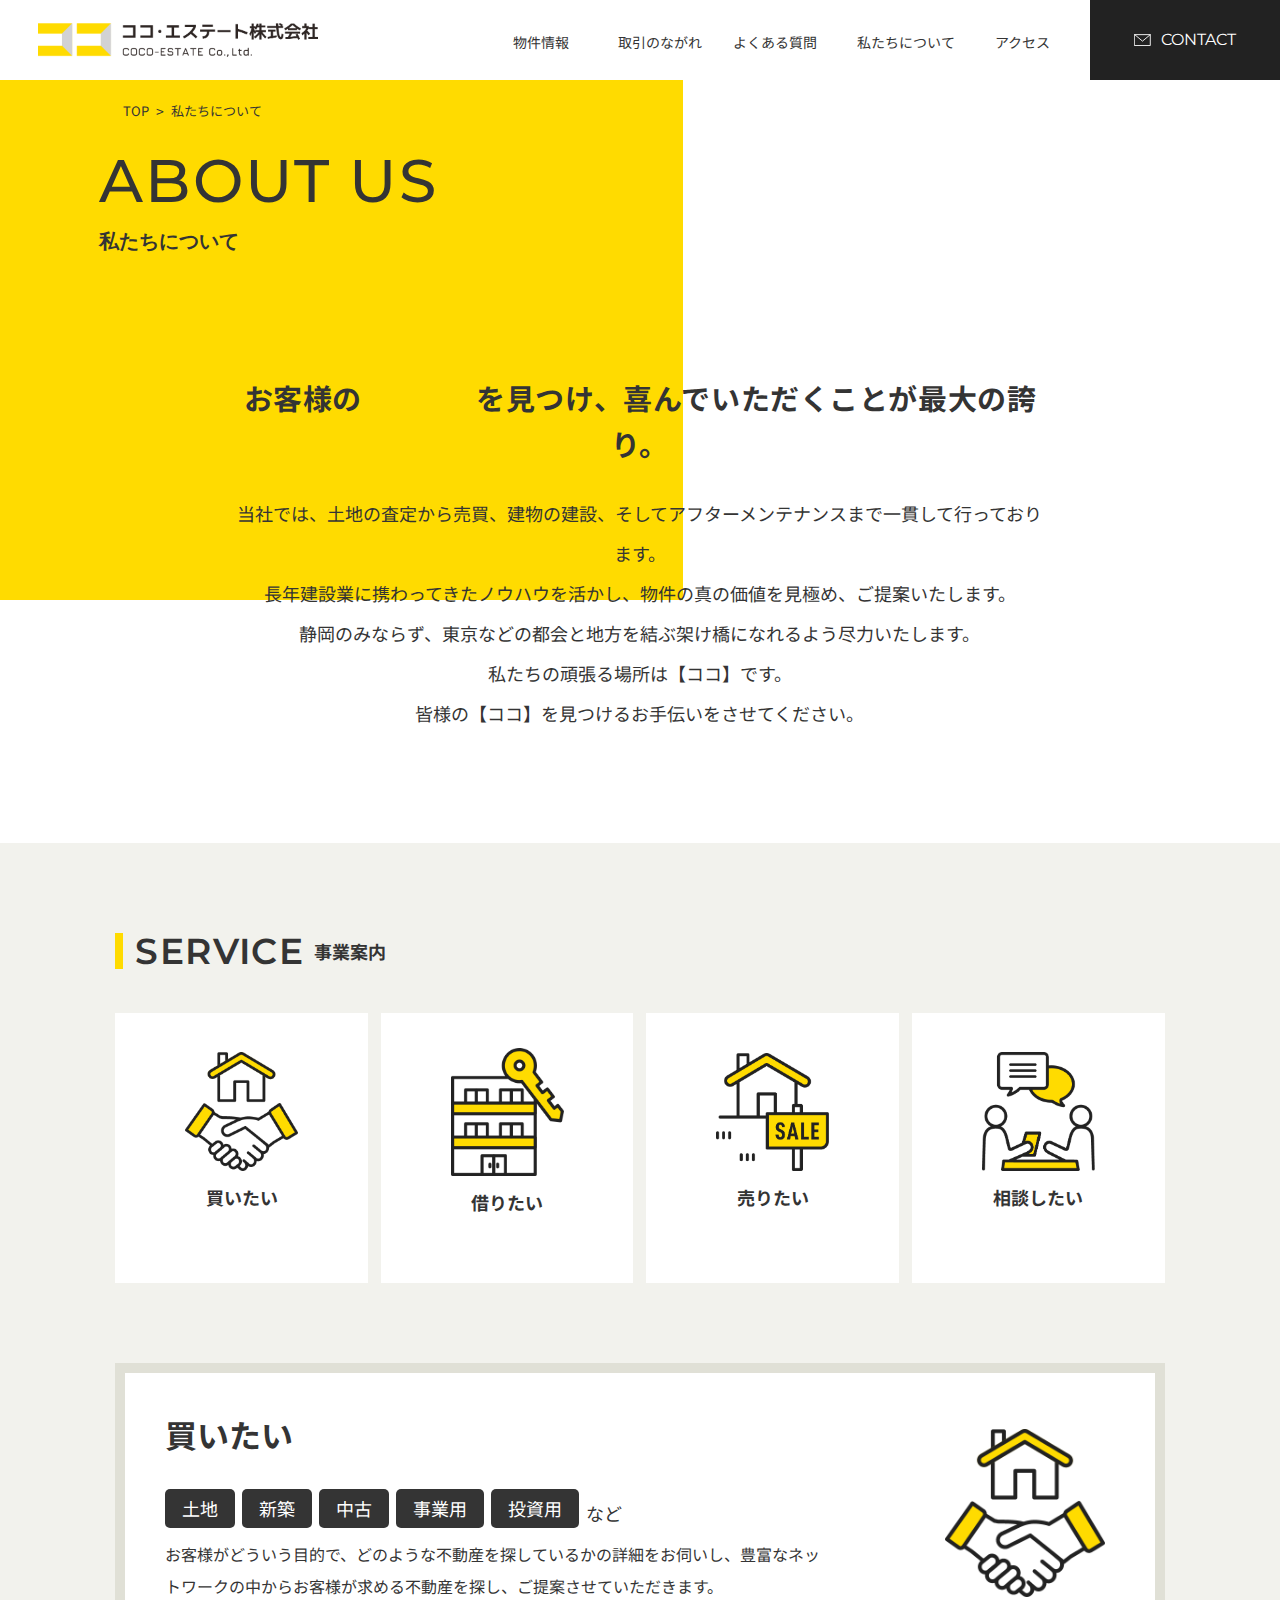
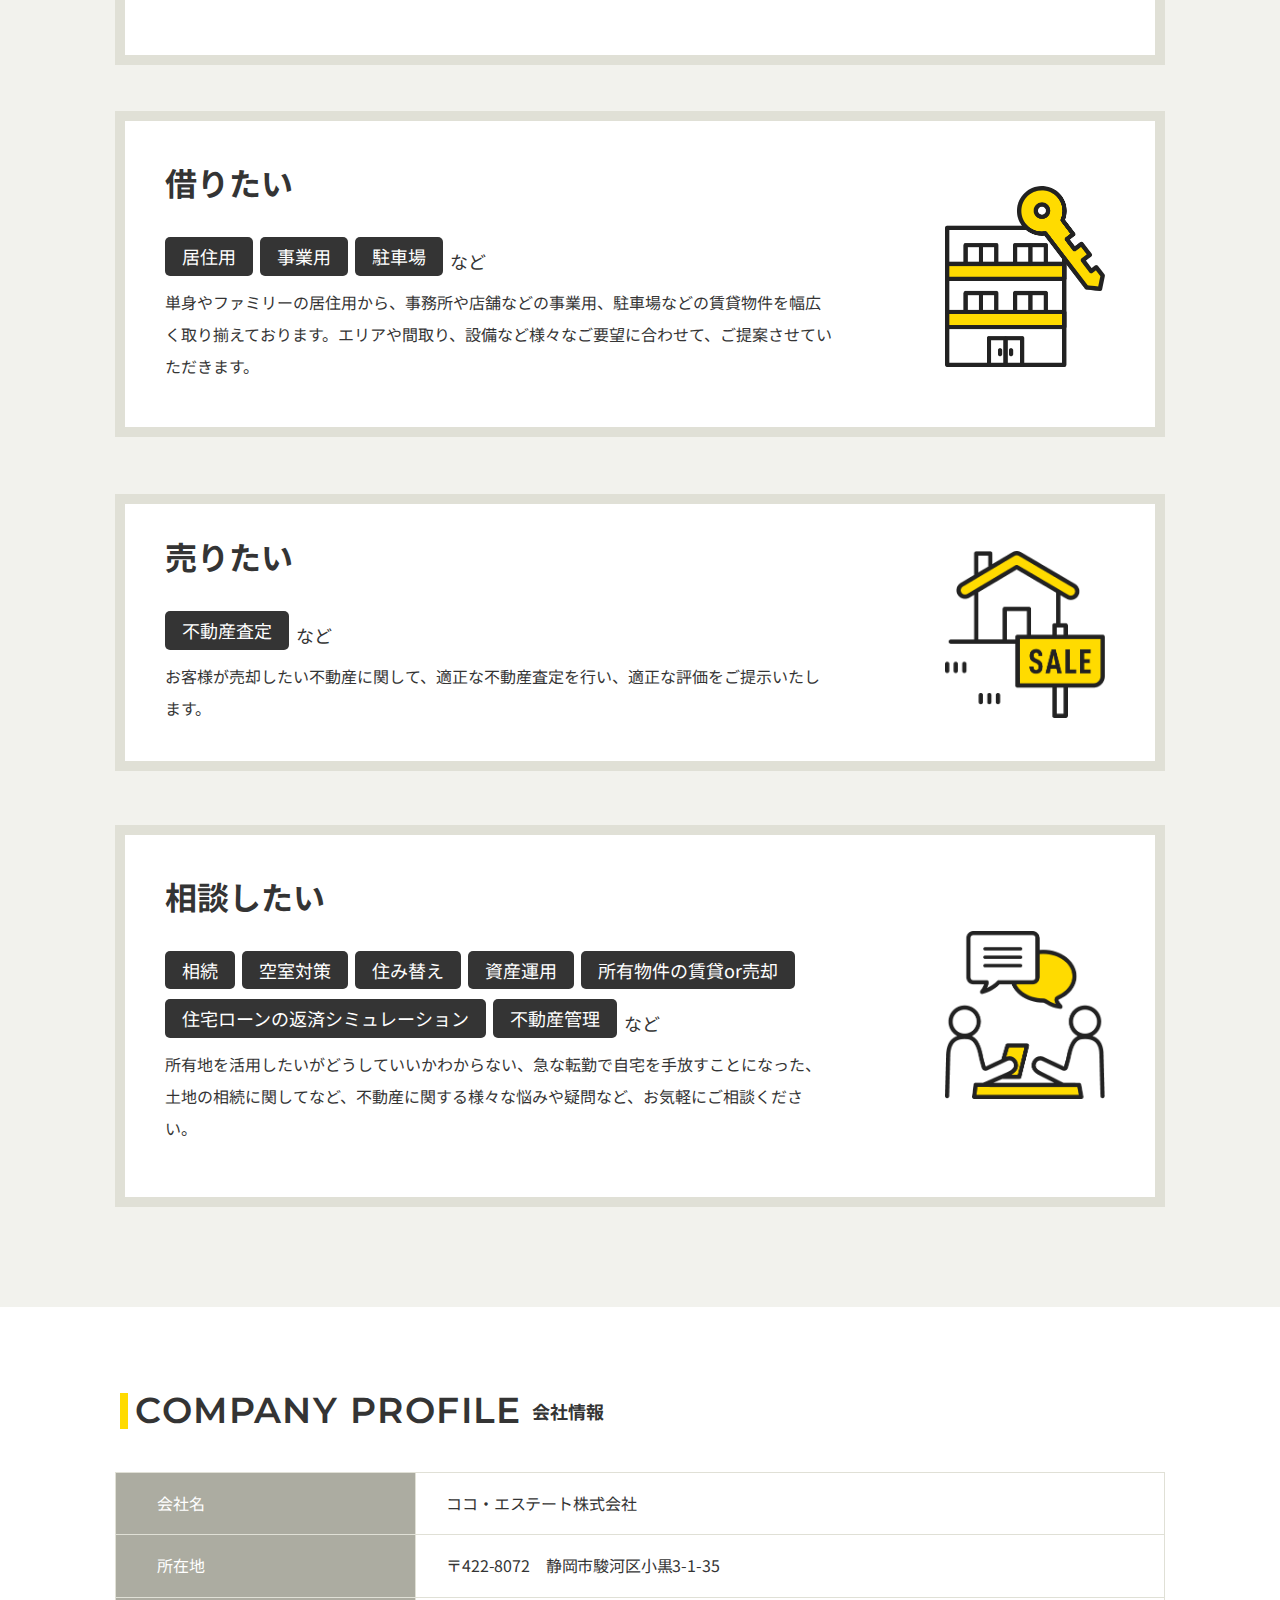
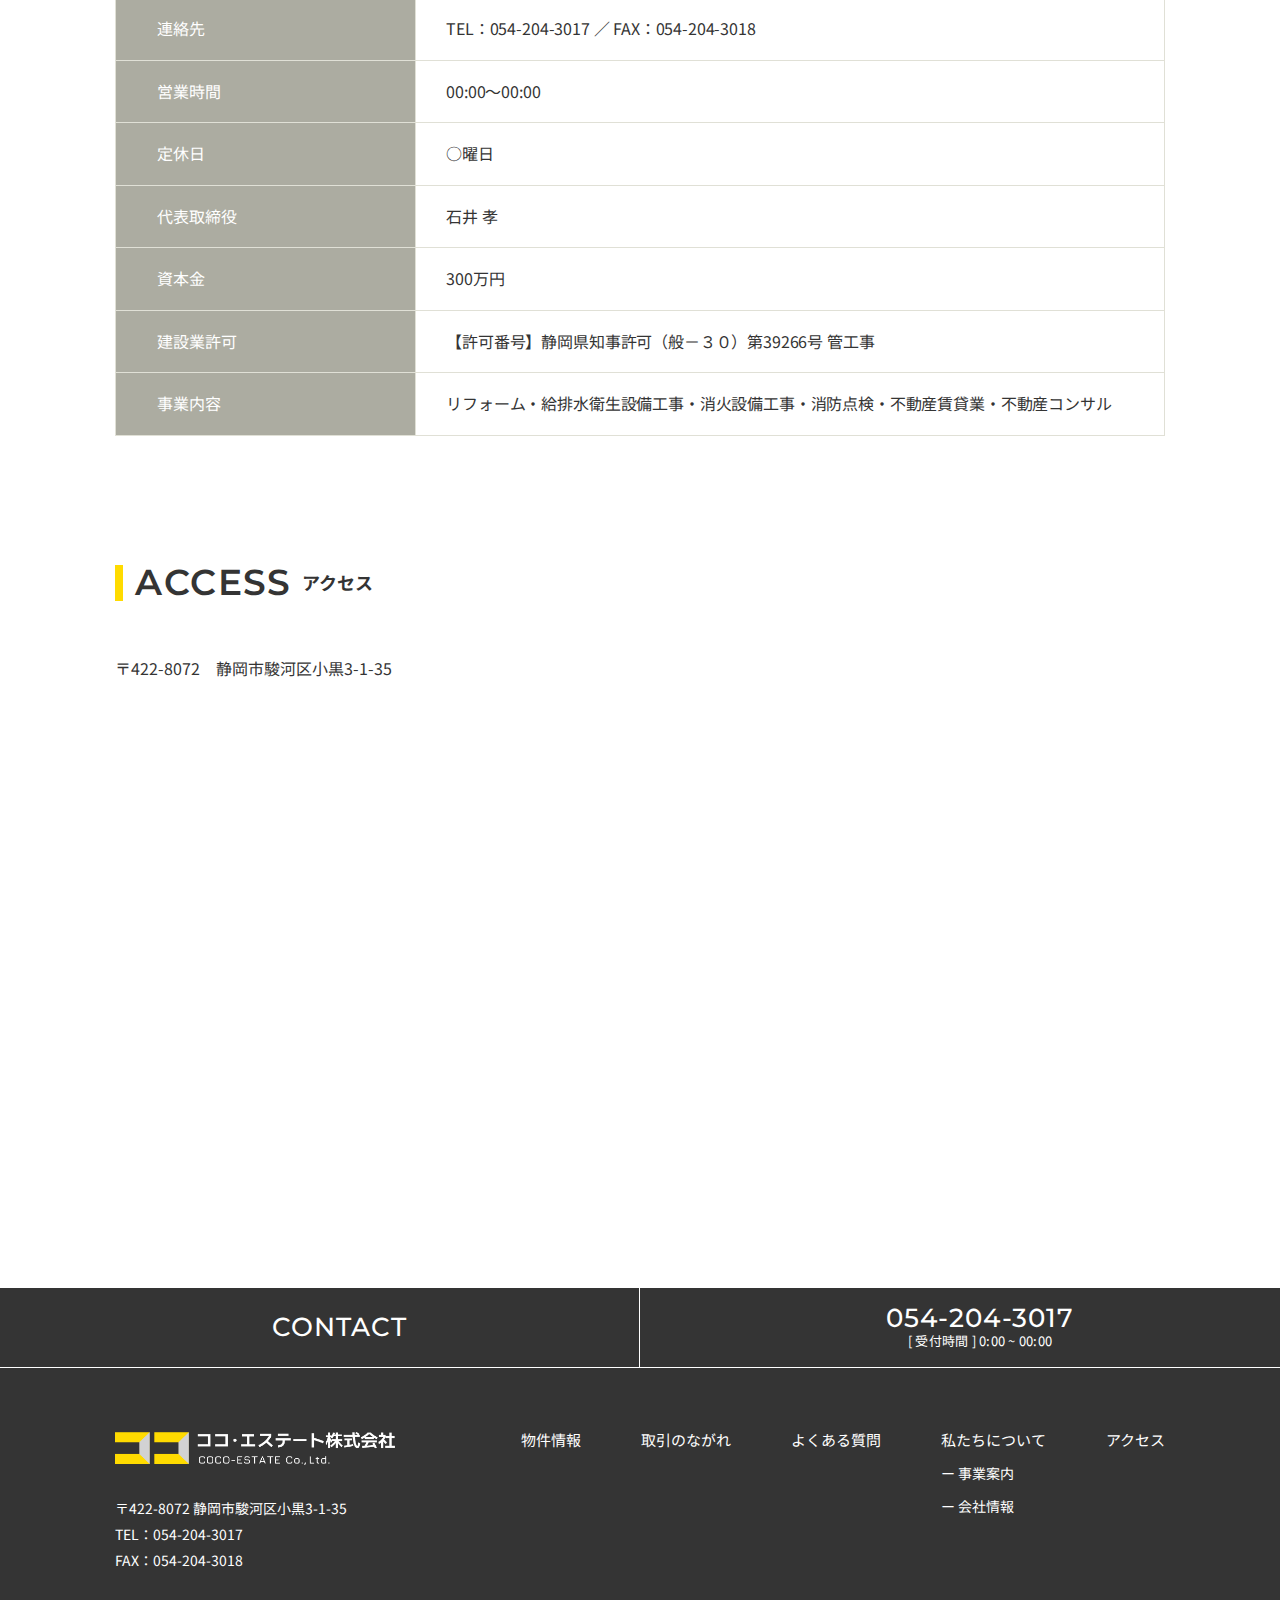
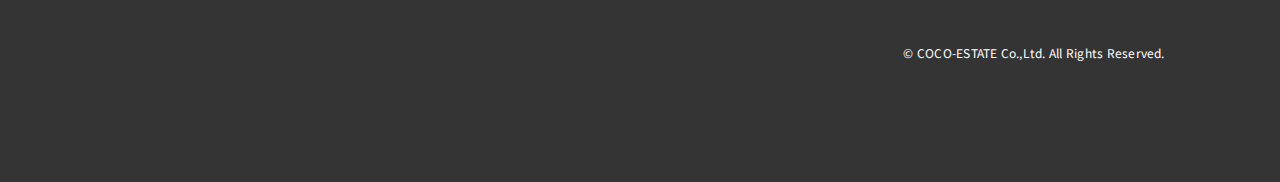
==== commit bf360510: "🚚 フォルダ移動" ====
--- a/about.html
+++ b/about.html
@@ -17,13 +17,13 @@
     </script>
     <title>Document</title>
     <link rel="stylesheet" href="https://cdn.jsdelivr.net/npm/swiper@11/swiper-bundle.min.css" />
-    <link rel="stylesheet" href="/css/style.css">
+    <link rel="stylesheet" href="./assets/css/style.css">
 </head>
 
 <body>
     <header class="l-header">
         <div class="p-header">
-            <a href="#" class="p-header__logo"><img src="/img/header/header_logo.png" alt="logo"></a>
+            <a href="#" class="p-header__logo"><img src="./assets/img/header/header_logo.png" alt="logo"></a>
             <nav class="p-header__nav u-hidden-tab u-hidden-sp">
                 <ul>
                     <li class="p-header__nav-item" role="listitem">
@@ -53,7 +53,7 @@
                     </li>
                     <li class="p-header-nav__btn" role="listitem">
                         <a class="header-nav__button" href="/contact.html">
-                            <img src="/img/header/header_mail.svg" alt="">
+                            <img src="./assets/img/header/header_mail.svg" alt="">
                             <span class="p-header-nav__contact">CONTACT</span>
                         </a>
                     </li>
@@ -90,7 +90,7 @@
                     <h1>ABOUT US</h1>
                     <p>私たちについて</p>
                 </div>
-                <div class="p-AboutFv__img"><img src="/img/about/AboutFV.png" alt=""></div>
+                <div class="p-AboutFv__img"><img src="./assets/img/about/AboutFV.png" alt=""></div>
             </div>
         </div>
 
@@ -114,22 +114,22 @@
             </div>
             <div class="p-AboutService__lists">
                 <a href="#" class="p-AboutService__list">
-                    <div class="p-AboutService__list-img"><img src="/img/about/service/service-img1.png" alt="">
+                    <div class="p-AboutService__list-img"><img src="./assets/img/about/service/service-img1.png" alt="">
                         <p>買いたい</p>
                     </div>
                 </a>
                 <a href="#" class="p-AboutService__list">
-                    <div class="p-AboutService__list-img"><img src="/img/about/service/service-img2.png" alt="">
+                    <div class="p-AboutService__list-img"><img src="./assets/img/about/service/service-img2.png" alt="">
                         <p>借りたい</p>
                     </div>
                 </a>
                 <a href="#" class="p-AboutService__list">
-                    <div class="p-AboutService__list-img"><img src="/img/about/service/service-img3.png" alt="">
+                    <div class="p-AboutService__list-img"><img src="./assets/img/about/service/service-img3.png" alt="">
                         <p>売りたい</p>
                     </div>
                 </a>
                 <a href="#" class="p-AboutService__list">
-                    <div class="p-AboutService__list-img"><img src="/img/about/service/service-img4.png" alt="">
+                    <div class="p-AboutService__list-img"><img src="./assets/img/about/service/service-img4.png" alt="">
                         <p>相談したい</p>
                     </div>
                 </a>
@@ -142,7 +142,8 @@
                         </p>
                         <p>お客様がどういう目的で、どのような不動産を探しているかの詳細をお伺いし、豊富なネットワークの中からお客様が求める不動産を探し、ご提案させていただきます。</p>
                     </div>
-                    <div class="p-AboutService__item-img"><img src="/img/about/service/service-img1.png" alt=""></div>
+                    <div class="p-AboutService__item-img"><img src="./assets/img/about/service/service-img1.png" alt="">
+                    </div>
                 </div>
                 <div class="p-AboutService__item">
                     <div class="p-AboutService__item-text">
@@ -151,7 +152,7 @@
                         <p>単身やファミリーの居住用から、事務所や店舗<span>など</span>の事業用、駐車場<span>など</span>の賃貸物件を幅広く取り揃えております。エリアや間取り、設備<span>など</span>様々なご要望に合わせて、ご提案させていただきます。
                         </p>
                     </div>
-                    <div class="p-AboutService__item-img"><img src="/img/about/service/service-img2.png" alt="">
+                    <div class="p-AboutService__item-img"><img src="./assets/img/about/service/service-img2.png" alt="">
                     </div>
                 </div>
                 <div class="p-AboutService__item">
@@ -160,7 +161,7 @@
                         <p><span>不動産査定</span><span>など</span></p>
                         <p>お客様が売却したい不動産に関して、適正な不動産査定を行い、適正な評価をご提示いたします。</p>
                     </div>
-                    <div class="p-AboutService__item-img"><img src="/img/about/service/service-img3.png" alt="">
+                    <div class="p-AboutService__item-img"><img src="./assets/img/about/service/service-img3.png" alt="">
                     </div>
                 </div>
                 <div href="#" class="p-AboutService__item">
@@ -171,7 +172,8 @@
                         <p>所有地を活用したいがどうしていいかわからない、急な転勤で自宅を手放すことになった、土地の相続に関して<span>など</span>、不動産に関する様々な悩みや疑問<span>など</span>、お気軽にご相談ください。
                         </p>
                     </div>
-                    <div class="p-AboutService__item-img"><img src="/img/about/service/service-img4.png" alt=""></div>
+                    <div class="p-AboutService__item-img"><img src="./assets/img/about/service/service-img4.png" alt="">
+                    </div>
                 </div>
             </div>
         </div>
@@ -261,7 +263,8 @@
             </div>
             <div class="p-footer__bottom">
                 <div class="p-footer__bottom-left">
-                    <a href="#" class="p-footer__bottom-left-img"><img src="/img/footer/footer-logo.png" alt=""></a>
+                    <a href="#" class="p-footer__bottom-left-img"><img src="./assets/img/footer/footer-logo.png"
+                            alt=""></a>
                     <p>〒422-8072 静岡市駿河区小黒3-1-35<br>
                         TEL：054-204-3017<br>
                         FAX：054-204-3018</p>
@@ -289,11 +292,11 @@
         </div>
     </footer>
     <script src="https://cdn.jsdelivr.net/npm/swiper@11/swiper-bundle.min.js"></script>
-    <script src="/js/swiper.js"></script>
-    <script src="/js/drawer.js"></script>
-    <script src="/js/tab.js"></script>
-    <script src="/js/accordion.js"></script>
-    <script src="/js/script.js"></script>
+    <script src="./assets/js/swiper.js"></script>
+    <script src="./assets/js/drawer.js"></script>
+    <script src="./assets/js/tab.js"></script>
+    <script src="./assets/js/accordion.js"></script>
+    <script src="./assets/js/script.js"></script>
 </body>
 
 </html>--- a/assets/css/style.css
+++ b/assets/css/style.css
@@ -0,0 +1,3871 @@
+@charset "UTF-8";
+@import url("https://fonts.googleapis.com/css2?family=Montserrat:ital,wght@0,100..900;1,100..900&family=Noto+Sans+JP:wght@100..900&family=Oswald:wght@200..700&display=swap");
+*,
+*::before,
+*::after {
+  -webkit-box-sizing: border-box;
+          box-sizing: border-box;
+}
+
+html,
+body,
+h1,
+h2,
+h3,
+h4,
+h5,
+h6,
+ul,
+ol,
+dl,
+li,
+dt,
+dd,
+p,
+div,
+span,
+img,
+a,
+table,
+tr,
+th,
+td,
+small,
+button,
+time,
+figure {
+  border: 0;
+  font: inherit;
+  font-size: 100%;
+  margin: 0;
+  padding: 0;
+  vertical-align: baseline;
+}
+
+html {
+  line-height: 1;
+}
+
+ol,
+ul {
+  list-style: none;
+}
+
+li,
+dd {
+  list-style-type: none;
+}
+
+header,
+footer,
+nav,
+section,
+article,
+main,
+aside,
+figure,
+figcaption {
+  display: block;
+}
+
+img {
+  border: none;
+  vertical-align: bottom;
+}
+
+a {
+  cursor: pointer;
+  text-decoration: none;
+}
+
+body {
+  color: #343434;
+  font-family: "Noto Sans JP", sans-serif;
+  font-size: 16px;
+  font-weight: 400;
+  line-height: 1.6;
+}
+
+body.active {
+  width: 100%;
+  height: 100%;
+  position: fixed;
+}
+
+img {
+  max-width: 100%;
+  height: auto;
+}
+
+a {
+  color: inherit;
+  -webkit-transition: 0.3s;
+  transition: 0.3s;
+}
+a:hover {
+  opacity: 0.7;
+}
+
+.l-header {
+  width: 100%;
+  background-color: #fff;
+  margin: 0 0 0 auto;
+  position: relative;
+}
+
+.l-fv {
+  background: url(./assets/img/fv/fv-bg.png) no-repeat center center/cover;
+  height: 560px;
+}
+
+.l-search {
+  padding: 54px 0 70px;
+  background: #ffdb00;
+}
+@media screen and (min-width: 600px) and (max-width: 1023px) {
+  .l-search {
+    padding: 30px 0 70px;
+  }
+}
+@media screen and (max-width: 599px) {
+  .l-search {
+    padding: 30px 0 50px;
+  }
+}
+
+.l-result {
+  padding: 0 0 94px;
+  text-align: center;
+}
+@media screen and (min-width: 600px) and (max-width: 1023px) {
+  .l-result {
+    padding: 0 0 70px;
+  }
+}
+@media screen and (max-width: 599px) {
+  .l-result {
+    padding: 0 0 50px;
+  }
+}
+
+.l-flow {
+  padding: 70px 0 94px;
+  text-align: center;
+}
+@media screen and (min-width: 600px) and (max-width: 1023px) {
+  .l-flow {
+    padding: 50px 0 70px;
+  }
+}
+@media screen and (max-width: 599px) {
+  .l-flow {
+    padding: 30px 0 50px;
+  }
+}
+
+.l-qa {
+  padding: 70px 0 126px;
+  text-align: center;
+}
+@media screen and (min-width: 600px) and (max-width: 1023px) {
+  .l-qa {
+    padding: 50px 0 70px;
+  }
+}
+@media screen and (max-width: 599px) {
+  .l-qa {
+    padding: 30px 0 50px;
+  }
+}
+
+.l-TopAbout {
+  text-align: center;
+  padding: 0 0 111px;
+}
+@media screen and (min-width: 600px) and (max-width: 1023px) {
+  .l-TopAbout {
+    padding: 0 0 70px;
+  }
+}
+@media screen and (max-width: 599px) {
+  .l-TopAbout {
+    padding: 0 0 50px;
+  }
+}
+
+.l-access {
+  padding: 0px 0 116px;
+  text-align: left;
+}
+@media screen and (min-width: 600px) and (max-width: 1023px) {
+  .l-access {
+    padding: 0 0 70px;
+  }
+}
+@media screen and (max-width: 599px) {
+  .l-access {
+    padding: 0 0 50px;
+  }
+}
+
+.l-single {
+  text-align: left;
+  position: relative;
+}
+.l-single::before {
+  content: "";
+  width: 863px;
+  height: 863px;
+  background: #ffdb00;
+  position: absolute;
+  top: 0;
+  right: 0;
+  -webkit-transform: translate(0%, 0%);
+          transform: translate(0%, 0%);
+  z-index: -1;
+}
+
+.l-footer {
+  padding: 0px 0 116px;
+  text-align: left;
+  background: #343434;
+  color: #fff;
+}
+@media screen and (min-width: 600px) and (max-width: 1023px) {
+  .l-footer {
+    padding: 0px 0 5px;
+  }
+}
+@media screen and (max-width: 599px) {
+  .l-footer {
+    padding: 0px 0 5px;
+  }
+}
+
+.l-AboutService {
+  padding: 80px 0 100px;
+  background: #f2f2ed;
+}
+@media screen and (min-width: 600px) and (max-width: 1023px) {
+  .l-AboutService {
+    padding: 50px 0 70px;
+  }
+}
+@media screen and (max-width: 599px) {
+  .l-AboutService {
+    padding: 30px 0 50px;
+  }
+}
+
+.l-AboutProfile {
+  padding: 75px 0 118px;
+  background: #fff;
+}
+@media screen and (min-width: 600px) and (max-width: 1023px) {
+  .l-AboutProfile {
+    padding: 50px 0 70px;
+  }
+}
+@media screen and (max-width: 599px) {
+  .l-AboutProfile {
+    padding: 30px 0 50px;
+  }
+}
+
+.l-contactForm {
+  padding: 74px 0 118px;
+  text-align: center;
+  background: #f2f2ed;
+}
+@media screen and (min-width: 600px) and (max-width: 1023px) {
+  .l-contactForm {
+    padding: 50px 0 70px;
+  }
+}
+@media screen and (max-width: 599px) {
+  .l-contactForm {
+    padding: 30px 0 50px;
+  }
+}
+
+.c-brackets {
+  padding: 0px 20px;
+  position: relative;
+}
+@media screen and (min-width: 600px) and (max-width: 1023px) {
+  .c-brackets {
+    padding: 0px 15px;
+  }
+}
+@media screen and (max-width: 599px) {
+  .c-brackets {
+    padding: 0px 10px;
+  }
+}
+.c-brackets .c-brackets__inner {
+  text-align: center;
+  font-weight: 700;
+  color: #ffdb00;
+}
+.c-brackets:before, .c-brackets:after,
+.c-brackets .c-brackets__inner:before,
+.c-brackets .c-brackets__inner:after {
+  content: "";
+  width: 17px;
+  height: 17px;
+  position: absolute;
+}
+@media screen and (min-width: 600px) and (max-width: 1023px) {
+  .c-brackets:before, .c-brackets:after,
+  .c-brackets .c-brackets__inner:before,
+  .c-brackets .c-brackets__inner:after {
+    width: 12px;
+    height: 12px;
+  }
+}
+@media screen and (max-width: 599px) {
+  .c-brackets:before, .c-brackets:after,
+  .c-brackets .c-brackets__inner:before,
+  .c-brackets .c-brackets__inner:after {
+    width: 9px;
+    height: 9px;
+  }
+}
+.c-brackets:before {
+  border-left: solid 5px #ffdb00;
+  border-top: solid 5px #ffdb00;
+  top: 11px;
+  left: 0;
+}
+@media screen and (min-width: 600px) and (max-width: 1023px) {
+  .c-brackets:before {
+    border-left: solid 3px #ffdb00;
+    border-top: solid 3px #ffdb00;
+    top: 11px;
+    left: 0;
+  }
+}
+@media screen and (max-width: 599px) {
+  .c-brackets:before {
+    border-left: solid 3px #ffdb00;
+    border-top: solid 3px #ffdb00;
+    top: 8px;
+    left: 0;
+  }
+}
+.c-brackets:after {
+  border-right: solid 5px #ffdb00;
+  border-top: solid 5px #ffdb00;
+  top: 11px;
+  right: 0;
+}
+@media screen and (min-width: 600px) and (max-width: 1023px) {
+  .c-brackets:after {
+    border-right: solid 3px #ffdb00;
+    border-top: solid 3px #ffdb00;
+    top: 11px;
+    right: 0;
+  }
+}
+@media screen and (max-width: 599px) {
+  .c-brackets:after {
+    border-right: solid 3px #ffdb00;
+    border-top: solid 3px #ffdb00;
+    top: 8px;
+    right: 0;
+  }
+}
+.c-brackets .c-brackets__inner:before {
+  border-left: solid 5px #ffdb00;
+  border-bottom: solid 5px #ffdb00;
+  bottom: 4px;
+  left: 0;
+}
+@media screen and (min-width: 600px) and (max-width: 1023px) {
+  .c-brackets .c-brackets__inner:before {
+    border-left: solid 3px #ffdb00;
+    border-bottom: solid 3px #ffdb00;
+    bottom: 4px;
+    left: 0;
+  }
+}
+@media screen and (max-width: 599px) {
+  .c-brackets .c-brackets__inner:before {
+    border-left: solid 3px #ffdb00;
+    border-bottom: solid 3px #ffdb00;
+    bottom: 4px;
+    left: 0;
+  }
+}
+.c-brackets .c-brackets__inner:after {
+  border-right: solid 5px #ffdb00;
+  border-bottom: solid 5px #ffdb00;
+  bottom: 4px;
+  right: 0;
+}
+@media screen and (min-width: 600px) and (max-width: 1023px) {
+  .c-brackets .c-brackets__inner:after {
+    border-right: solid 3px #ffdb00;
+    border-bottom: solid 3px #ffdb00;
+    bottom: 4px;
+    right: 0;
+  }
+}
+@media screen and (max-width: 599px) {
+  .c-brackets .c-brackets__inner:after {
+    border-right: solid 3px #ffdb00;
+    border-bottom: solid 3px #ffdb00;
+    bottom: 4px;
+    right: 0;
+  }
+}
+
+.c-brackets__small {
+  padding: 0px 5px 0 10px;
+  margin-right: 5px;
+  position: relative;
+}
+@media screen and (min-width: 600px) and (max-width: 1023px) {
+  .c-brackets__small {
+    padding: 0px 5px 0 10px;
+    margin-right: 5px;
+  }
+}
+@media screen and (max-width: 599px) {
+  .c-brackets__small {
+    padding: 0px 5px 0 5px;
+    margin-right: 5px;
+  }
+}
+.c-brackets__small .c-brackets__inner {
+  text-align: center;
+  font-weight: 700;
+  color: #ffdb00;
+}
+.c-brackets__small:before, .c-brackets__small:after,
+.c-brackets__small .c-brackets__inner:before,
+.c-brackets__small .c-brackets__inner:after {
+  content: "";
+  width: 6px;
+  height: 6px;
+  position: absolute;
+}
+@media screen and (min-width: 600px) and (max-width: 1023px) {
+  .c-brackets__small:before, .c-brackets__small:after,
+  .c-brackets__small .c-brackets__inner:before,
+  .c-brackets__small .c-brackets__inner:after {
+    width: 6px;
+    height: 6px;
+  }
+}
+@media screen and (max-width: 599px) {
+  .c-brackets__small:before, .c-brackets__small:after,
+  .c-brackets__small .c-brackets__inner:before,
+  .c-brackets__small .c-brackets__inner:after {
+    width: 4px;
+    height: 4px;
+  }
+}
+.c-brackets__small:before {
+  border-left: solid 2px #ffdb00;
+  border-top: solid 2px #ffdb00;
+  top: 4px;
+  left: 0;
+}
+@media screen and (min-width: 600px) and (max-width: 1023px) {
+  .c-brackets__small:before {
+    border-left: solid 2px #ffdb00;
+    border-top: solid 2px #ffdb00;
+    top: 2px;
+    left: 0;
+  }
+}
+@media screen and (max-width: 599px) {
+  .c-brackets__small:before {
+    border-left: solid 2px #ffdb00;
+    border-top: solid 2px #ffdb00;
+    top: 2px;
+    left: 0;
+  }
+}
+.c-brackets__small:after {
+  border-right: solid 2px #ffdb00;
+  border-top: solid 2px #ffdb00;
+  top: 4px;
+  right: 0;
+}
+@media screen and (min-width: 600px) and (max-width: 1023px) {
+  .c-brackets__small:after {
+    border-right: solid 2px #ffdb00;
+    border-top: solid 2px #ffdb00;
+    top: 2px;
+    right: 0;
+  }
+}
+@media screen and (max-width: 599px) {
+  .c-brackets__small:after {
+    border-right: solid 2px #ffdb00;
+    border-top: solid 2px #ffdb00;
+    top: 2px;
+    right: 0;
+  }
+}
+.c-brackets__small .c-brackets__inner:before {
+  border-left: solid 2px #ffdb00;
+  border-bottom: solid 2px #ffdb00;
+  bottom: 4px;
+  left: 0;
+}
+@media screen and (min-width: 600px) and (max-width: 1023px) {
+  .c-brackets__small .c-brackets__inner:before {
+    border-left: solid 2px #ffdb00;
+    border-bottom: solid 2px #ffdb00;
+    bottom: 1px;
+    left: 0;
+  }
+}
+@media screen and (max-width: 599px) {
+  .c-brackets__small .c-brackets__inner:before {
+    border-left: solid 2px #ffdb00;
+    border-bottom: solid 2px #ffdb00;
+    bottom: 1px;
+    left: 0;
+  }
+}
+.c-brackets__small .c-brackets__inner:after {
+  border-right: solid 2px #ffdb00;
+  border-bottom: solid 2px #ffdb00;
+  bottom: 4px;
+  right: 0;
+}
+@media screen and (min-width: 600px) and (max-width: 1023px) {
+  .c-brackets__small .c-brackets__inner:after {
+    border-right: solid 2px #ffdb00;
+    border-bottom: solid 2px #ffdb00;
+    bottom: 1px;
+    right: 0;
+  }
+}
+@media screen and (max-width: 599px) {
+  .c-brackets__small .c-brackets__inner:after {
+    border-right: solid 2px #ffdb00;
+    border-bottom: solid 2px #ffdb00;
+    bottom: 1px;
+    right: 0;
+  }
+}
+
+.p-TopAbout__wrap-text .c-brackets__small {
+  padding: 0px 5px 0 5px;
+  margin-right: 3px;
+  margin-left: 3px;
+}
+@media screen and (max-width: 599px) {
+  .p-TopAbout__wrap-text .c-brackets__small:before, .p-TopAbout__wrap-text .c-brackets__small:after,
+  .p-TopAbout__wrap-text .c-brackets__small .c-brackets__inner:before,
+  .p-TopAbout__wrap-text .c-brackets__small .c-brackets__inner:after {
+    width: 6px;
+    height: 6px;
+  }
+}
+
+.c-section__ttl {
+  display: -webkit-box;
+  display: -ms-flexbox;
+  display: flex;
+  -webkit-box-align: center;
+      -ms-flex-align: center;
+          align-items: center;
+}
+.c-section__ttl h2 {
+  font-size: 36px;
+  font-family: "Montserrat", sans-serif;
+  position: relative;
+  padding: 0 10px 0 20px;
+  font-weight: 600;
+  letter-spacing: 0.04em;
+}
+@media screen and (min-width: 600px) and (max-width: 1023px) {
+  .c-section__ttl h2 {
+    font-size: 30px;
+  }
+}
+@media screen and (max-width: 599px) {
+  .c-section__ttl h2 {
+    font-size: 26px;
+  }
+}
+.c-section__ttl h2::before {
+  content: "";
+  width: 8px;
+  height: 36px;
+  background: #ffdb00;
+  position: absolute;
+  top: 50%;
+  left: 2%;
+  -webkit-transform: translate(-50%, -50%);
+          transform: translate(-50%, -50%);
+}
+.c-section__ttl p {
+  font-size: 18px;
+  font-weight: bold;
+}
+@media screen and (min-width: 600px) and (max-width: 1023px) {
+  .c-section__ttl p {
+    font-size: 16px;
+  }
+}
+@media screen and (max-width: 599px) {
+  .c-section__ttl p {
+    font-size: 14px;
+  }
+}
+
+.p-search .c-section__ttl h2::before {
+  background: #fff;
+}
+
+.p-TopAbout .c-section__ttl h2 {
+  color: #fff;
+}
+.p-TopAbout .c-section__ttl p {
+  color: #fff;
+}
+
+@media screen and (min-width: 600px) and (max-width: 1023px) {
+  .p-AboutProfile .c-section__ttl h2 {
+    font-size: 30px;
+  }
+}
+@media screen and (max-width: 599px) {
+  .p-AboutProfile .c-section__ttl h2 {
+    font-size: 20px;
+    padding: 0 8px 0 14px;
+  }
+}
+@media screen and (min-width: 600px) and (max-width: 1023px) {
+  .p-AboutProfile .c-section__ttl p {
+    font-size: 14px;
+  }
+}
+@media screen and (max-width: 599px) {
+  .p-AboutProfile .c-section__ttl p {
+    font-size: 12px;
+  }
+}
+
+.c-submit__btn {
+  width: 300px;
+  height: 64px;
+  border-radius: 4px;
+  text-decoration: none;
+  font-size: 18px;
+  display: inline-block;
+  text-align: center;
+  cursor: pointer;
+  -webkit-transition: 0.3s;
+  transition: 0.3s;
+}
+.c-submit__btn:hover {
+  opacity: 0.8;
+}
+
+.back {
+  background: #fff;
+  color: #343434;
+}
+
+.send {
+  background: #343434;
+  color: #fff;
+}
+
+.p-header {
+  display: -webkit-box;
+  display: -ms-flexbox;
+  display: flex;
+  -webkit-box-pack: justify;
+      -ms-flex-pack: justify;
+          justify-content: space-between;
+  -webkit-box-align: center;
+      -ms-flex-align: center;
+          align-items: center;
+  height: 80px;
+  width: 100%;
+}
+@media screen and (min-width: 600px) and (max-width: 1023px) {
+  .p-header {
+    height: 60px;
+  }
+}
+@media screen and (max-width: 599px) {
+  .p-header {
+    height: 60px;
+  }
+}
+.p-header__logo {
+  margin-left: 3%;
+  width: 280px;
+}
+@media screen and (min-width: 600px) and (max-width: 1023px) {
+  .p-header__logo img {
+    width: 260px;
+  }
+}
+@media screen and (max-width: 599px) {
+  .p-header__logo img {
+    width: 190px;
+  }
+}
+.p-header__nav {
+  height: 100%;
+}
+.p-header__nav ul {
+  display: -webkit-box;
+  display: -ms-flexbox;
+  display: flex;
+  -webkit-box-pack: justify;
+      -ms-flex-pack: justify;
+          justify-content: space-between;
+  -webkit-box-align: center;
+      -ms-flex-align: center;
+          align-items: center;
+  height: 80px;
+}
+.p-header__nav .p-header__nav-item {
+  padding-top: 7px;
+}
+.p-header__nav .p-header__nav-item:nth-child(1) {
+  padding-right: 49px;
+}
+@media screen and (min-width: 1023px) and (max-width: 1145px) {
+  .p-header__nav .p-header__nav-item:nth-child(1) {
+    padding-right: 20px;
+  }
+}
+.p-header__nav .p-header__nav-item:nth-child(2) {
+  padding-right: 31px;
+}
+@media screen and (min-width: 1023px) and (max-width: 1145px) {
+  .p-header__nav .p-header__nav-item:nth-child(2) {
+    padding-right: 20px;
+  }
+}
+.p-header__nav .p-header__nav-item:nth-child(3) {
+  padding-right: 40px;
+}
+@media screen and (min-width: 1023px) and (max-width: 1145px) {
+  .p-header__nav .p-header__nav-item:nth-child(3) {
+    padding-right: 20px;
+  }
+}
+.p-header__nav .p-header__nav-item:nth-child(4) {
+  padding-right: 40px;
+}
+@media screen and (min-width: 1023px) and (max-width: 1145px) {
+  .p-header__nav .p-header__nav-item:nth-child(4) {
+    padding-right: 20px;
+  }
+}
+.p-header__nav .p-header__nav-item:nth-child(5) {
+  padding-right: 40px;
+}
+@media screen and (min-width: 1023px) and (max-width: 1145px) {
+  .p-header__nav .p-header__nav-item:nth-child(5) {
+    padding-right: 20px;
+  }
+}
+.p-header__nav .p-header__nav-item a {
+  position: relative;
+  padding-bottom: 3px;
+  font-size: 14px;
+}
+.p-header__nav .p-header__nav-item a::before {
+  background: #ffdb00;
+  content: "";
+  width: 100%;
+  height: 2px;
+  position: absolute;
+  left: 0;
+  bottom: 0;
+  margin: auto;
+  -webkit-transform-origin: right top;
+          transform-origin: right top;
+  -webkit-transform: scale(0, 1);
+          transform: scale(0, 1);
+  -webkit-transition: -webkit-transform 0.3s;
+  transition: -webkit-transform 0.3s;
+  transition: transform 0.3s;
+  transition: transform 0.3s, -webkit-transform 0.3s;
+}
+.p-header__nav .p-header__nav-item a:hover::before {
+  -webkit-transform-origin: left top;
+          transform-origin: left top;
+  -webkit-transform: scale(1, 1);
+          transform: scale(1, 1);
+}
+.p-header__nav a {
+  display: -webkit-box;
+  display: -ms-flexbox;
+  display: flex;
+  -webkit-box-align: center;
+      -ms-flex-align: center;
+          align-items: center;
+}
+.p-header__nav a .p-header-nav__link {
+  font-size: 14px;
+  color: #343434;
+}
+
+.p-header-nav__btn {
+  background: #222222;
+  color: #fff;
+  font-size: 16px;
+  -webkit-transition: 0.3s;
+  transition: 0.3s;
+  height: 80px;
+  width: 190px;
+  font-family: "Montserrat", sans-serif;
+}
+.p-header-nav__btn:hover {
+  opacity: 0.8;
+}
+.p-header-nav__btn a {
+  height: 80px;
+  width: 190px;
+  -webkit-box-pack: center;
+      -ms-flex-pack: center;
+          justify-content: center;
+}
+.p-header-nav__btn a img {
+  width: 17px;
+  height: 12px;
+}
+.p-header-nav__btn span {
+  margin-left: 10px;
+}
+
+.p-drawer {
+  position: relative;
+}
+@media screen and (min-width: 1024px) {
+  .p-drawer {
+    display: none;
+  }
+}
+.p-drawer__icon {
+  position: absolute;
+  top: -15px;
+  right: 1rem;
+  z-index: 42;
+  cursor: pointer;
+}
+.p-drawer__icon span {
+  position: absolute;
+  top: 0;
+  right: 0;
+  width: 33px;
+  height: 7px;
+  background: #111;
+  -webkit-transition: top 0.3s linear, -webkit-transform 0.3s linear;
+  transition: top 0.3s linear, -webkit-transform 0.3s linear;
+  transition: transform 0.3s linear, top 0.3s linear;
+  transition: transform 0.3s linear, top 0.3s linear, -webkit-transform 0.3s linear;
+}
+.p-drawer__icon span:nth-of-type(2) {
+  top: 11px;
+}
+.p-drawer__icon span:nth-of-type(3) {
+  top: 22px;
+}
+.p-drawer__icon.active span:nth-of-type(1) {
+  top: 10px;
+  -webkit-transform: rotate(45deg);
+          transform: rotate(45deg);
+  background: #343434;
+}
+.p-drawer__icon.active span:nth-of-type(2) {
+  display: none;
+}
+.p-drawer__icon.active span:nth-of-type(3) {
+  top: 10px;
+  -webkit-transform: rotate(-45deg);
+          transform: rotate(-45deg);
+  background: #343434;
+}
+
+.p-drawer__panel {
+  position: fixed;
+  top: 0;
+  right: 0;
+  z-index: 41;
+  padding: 8rem 0rem 2rem;
+  width: 50vw;
+  height: 100vh;
+  background: #ffdb00;
+  translate: 100vw;
+  opacity: 0;
+  -webkit-transition: 0.5s;
+  transition: 0.5s;
+}
+@media screen and (max-width: 599px) {
+  .p-drawer__panel {
+    width: 80vw;
+  }
+}
+.p-drawer__panel ul {
+  list-style: none;
+}
+.p-drawer__panel li {
+  padding: 1.75rem 0;
+  border-bottom: 1px dotted #343434;
+  position: relative;
+}
+.p-drawer__panel li:first-child {
+  border-top: 1px dotted #343434;
+}
+.p-drawer__panel li::before {
+  content: "";
+  position: absolute;
+  top: 50%;
+  right: 79px;
+  -webkit-transform: translate(-50%, -50%);
+          transform: translate(-50%, -50%);
+  background: url(./assets/img/fv/Icon\ awesome-caret-right.svg) no-repeat center center/contain;
+  width: 15px;
+  height: 14px;
+}
+.p-drawer__panel a {
+  text-decoration: none;
+  color: #343434;
+  font-size: 1rem;
+  display: block;
+  padding-left: 30px;
+}
+.p-drawer__panel.active {
+  translate: 0;
+  opacity: 1;
+}
+
+.p-fv {
+  display: -webkit-box;
+  display: -ms-flexbox;
+  display: flex;
+  -webkit-box-orient: vertical;
+  -webkit-box-direction: normal;
+      -ms-flex-flow: column;
+          flex-flow: column;
+  -webkit-box-align: center;
+      -ms-flex-align: center;
+          align-items: center;
+  -webkit-box-pack: center;
+      -ms-flex-pack: center;
+          justify-content: center;
+  height: 560px;
+}
+@media screen and (min-width: 600px) and (max-width: 1023px) {
+  .p-fv {
+    height: 560px;
+  }
+}
+@media screen and (max-width: 599px) {
+  .p-fv {
+    height: 560px;
+  }
+}
+.p-fv__txt {
+  display: -webkit-box;
+  display: -ms-flexbox;
+  display: flex;
+  -webkit-box-orient: vertical;
+  -webkit-box-direction: normal;
+      -ms-flex-flow: column;
+          flex-flow: column;
+  -webkit-box-pack: center;
+      -ms-flex-pack: center;
+          justify-content: center;
+  -webkit-box-align: center;
+      -ms-flex-align: center;
+          align-items: center;
+  margin-top: 12px;
+}
+@media screen and (min-width: 600px) and (max-width: 1023px) {
+  .p-fv__txt {
+    margin-top: 0px;
+  }
+}
+@media screen and (max-width: 599px) {
+  .p-fv__txt {
+    margin-top: 0px;
+  }
+}
+.p-fv__txt p:nth-child(1) {
+  font-size: 21px;
+  font-family: "Montserrat", sans-serif;
+  color: #ffdb00;
+  line-height: 1;
+}
+@media screen and (min-width: 600px) and (max-width: 1023px) {
+  .p-fv__txt p:nth-child(1) {
+    font-size: 16px;
+  }
+}
+@media screen and (max-width: 599px) {
+  .p-fv__txt p:nth-child(1) {
+    font-size: 16px;
+  }
+}
+.p-fv__txt p:nth-child(2) {
+  font-size: 57px;
+  color: #fff;
+  font-weight: bold;
+}
+@media screen and (min-width: 600px) and (max-width: 1023px) {
+  .p-fv__txt p:nth-child(2) {
+    font-size: 32px;
+  }
+}
+@media screen and (max-width: 599px) {
+  .p-fv__txt p:nth-child(2) {
+    font-size: 32px;
+  }
+}
+.p-fv__txt p:nth-child(3) {
+  font-size: 22px;
+  letter-spacing: 0.02em;
+  margin-top: 40px;
+}
+@media screen and (min-width: 600px) and (max-width: 1023px) {
+  .p-fv__txt p:nth-child(3) {
+    font-size: 16px;
+  }
+}
+@media screen and (max-width: 599px) {
+  .p-fv__txt p:nth-child(3) {
+    font-size: 16px;
+  }
+}
+.p-fv__txt p:nth-child(3) span {
+  padding: 0px 5px;
+}
+@media screen and (min-width: 600px) and (max-width: 1023px) {
+  .p-fv__txt p:nth-child(3) span {
+    padding: 0px 5px;
+  }
+}
+@media screen and (max-width: 599px) {
+  .p-fv__txt p:nth-child(3) span {
+    padding: 0px 5px;
+  }
+}
+.p-fv__txt p:nth-child(3) span:nth-child(1) {
+  background: #fff;
+}
+.p-fv__txt p:nth-child(3) span:nth-child(2) {
+  background: #ffdb00;
+}
+.p-fv__txt p:nth-child(4) {
+  color: #fff;
+  font-size: 18px;
+  margin-top: 22px;
+  letter-spacing: 0.02em;
+}
+@media screen and (min-width: 600px) and (max-width: 1023px) {
+  .p-fv__txt p:nth-child(4) {
+    font-size: 13px;
+    text-align: center;
+    margin-top: 22px;
+  }
+}
+@media screen and (max-width: 599px) {
+  .p-fv__txt p:nth-child(4) {
+    font-size: 13px;
+    text-align: center;
+    margin-top: 22px;
+  }
+}
+.p-fv__txt p:nth-of-type(5) {
+  color: #fff;
+  font-size: 18px;
+  margin-top: 10px;
+}
+@media screen and (min-width: 600px) and (max-width: 1023px) {
+  .p-fv__txt p:nth-of-type(5) {
+    font-size: 13px;
+    margin-top: 10px;
+  }
+}
+@media screen and (max-width: 599px) {
+  .p-fv__txt p:nth-of-type(5) {
+    font-size: 13px;
+    margin-top: 10px;
+  }
+}
+
+.p-search {
+  width: 81.99%;
+  margin: 0 auto;
+  max-width: 1120px;
+}
+@media screen and (min-width: 600px) and (max-width: 1023px) {
+  .p-search {
+    width: 100%;
+    padding: 0 30px;
+  }
+}
+@media screen and (max-width: 599px) {
+  .p-search {
+    width: 100%;
+    padding: 0 15px;
+  }
+}
+.p-search__btn {
+  display: -webkit-box;
+  display: -ms-flexbox;
+  display: flex;
+  -webkit-box-align: center;
+      -ms-flex-align: center;
+          align-items: center;
+  margin-top: 23px;
+}
+@media screen and (min-width: 600px) and (max-width: 1023px) {
+  .p-search__btn {
+    -webkit-box-orient: vertical;
+    -webkit-box-direction: normal;
+        -ms-flex-flow: column;
+            flex-flow: column;
+  }
+}
+@media screen and (max-width: 599px) {
+  .p-search__btn {
+    -webkit-box-orient: vertical;
+    -webkit-box-direction: normal;
+        -ms-flex-flow: column;
+            flex-flow: column;
+  }
+}
+.p-search__btn-buy, .p-search__btn-borrow {
+  display: -webkit-box;
+  display: -ms-flexbox;
+  display: flex;
+  -webkit-box-orient: vertical;
+  -webkit-box-direction: normal;
+      -ms-flex-flow: column;
+          flex-flow: column;
+  -webkit-box-pack: center;
+      -ms-flex-pack: center;
+          justify-content: center;
+  -webkit-box-align: center;
+      -ms-flex-align: center;
+          align-items: center;
+}
+@media screen and (min-width: 600px) and (max-width: 1023px) {
+  .p-search__btn-buy, .p-search__btn-borrow {
+    width: 100%;
+  }
+}
+@media screen and (max-width: 599px) {
+  .p-search__btn-buy, .p-search__btn-borrow {
+    width: 100%;
+  }
+}
+.p-search__btn-buy > p, .p-search__btn-borrow > p {
+  font-size: 16px;
+  line-height: 1.625;
+  color: #fff;
+  background: #343434;
+  display: block;
+  width: 100%;
+  text-align: center;
+  padding: 6px 0;
+}
+.p-search__btn-buy {
+  margin-right: 47px;
+  -webkit-box-flex: 1;
+      -ms-flex-positive: 1;
+          flex-grow: 1;
+}
+@media screen and (min-width: 600px) and (max-width: 1023px) {
+  .p-search__btn-buy {
+    margin-bottom: 20px;
+    margin-right: 0;
+  }
+}
+@media screen and (max-width: 599px) {
+  .p-search__btn-buy {
+    margin-bottom: 20px;
+    margin-right: 0;
+  }
+}
+.p-search .p-search__btn-buy-btn,
+.p-search .p-search__btn-borrow-btn {
+  padding: 0px 34px 15px 29px;
+  background: #fff;
+  width: 100%;
+  display: -webkit-box;
+  display: -ms-flexbox;
+  display: flex;
+  -webkit-box-pack: center;
+      -ms-flex-pack: center;
+          justify-content: center;
+  -ms-flex-wrap: wrap;
+      flex-wrap: wrap;
+  -webkit-box-align: center;
+      -ms-flex-align: center;
+          align-items: center;
+}
+@media screen and (min-width: 1023px) and (max-width: 1359px) {
+  .p-search .p-search__btn-buy-btn,
+  .p-search .p-search__btn-borrow-btn {
+    height: 133px;
+  }
+}
+@media screen and (max-width: 599px) {
+  .p-search .p-search__btn-buy-btn,
+  .p-search .p-search__btn-borrow-btn {
+    -webkit-box-orient: vertical;
+    -webkit-box-direction: normal;
+        -ms-flex-flow: column;
+            flex-flow: column;
+  }
+}
+.p-search .p-search__btn-buy-btn a,
+.p-search .p-search__btn-borrow-btn a {
+  margin-top: 15px;
+  font-size: 15px;
+  background: #f2f2ed;
+  padding: 9px 24px;
+  border-radius: 5px;
+  border: 1px solid #d3d3c7;
+  font-weight: normal;
+}
+@media screen and (max-width: 599px) {
+  .p-search .p-search__btn-buy-btn a,
+  .p-search .p-search__btn-borrow-btn a {
+    max-width: 285px;
+    width: 100%;
+    text-align: center;
+  }
+}
+.p-search .p-search__btn-buy-btn a span,
+.p-search .p-search__btn-borrow-btn a span {
+  font-size: 13px;
+}
+.p-search .p-search__btn-buy-btn a {
+  margin-right: 12px;
+}
+.p-search .p-search__btn-buy-btn a:last-child {
+  margin-right: 0;
+}
+@media screen and (max-width: 599px) {
+  .p-search .p-search__btn-buy-btn a {
+    margin-right: 0px;
+  }
+  .p-search .p-search__btn-buy-btn a:last-child {
+    margin-bottom: 0;
+  }
+}
+
+.p-flow {
+  width: 81.99%;
+  margin: 0 auto;
+  max-width: 1120px;
+}
+@media screen and (min-width: 600px) and (max-width: 1023px) {
+  .p-flow {
+    width: 100%;
+    padding: 0 30px;
+  }
+}
+@media screen and (max-width: 599px) {
+  .p-flow {
+    width: 100%;
+    padding: 0 15px;
+  }
+}
+
+.p-result {
+  width: 81.99%;
+  margin: 0 auto;
+  max-width: 1120px;
+  display: -webkit-box;
+  display: -ms-flexbox;
+  display: flex;
+  -webkit-box-align: center;
+      -ms-flex-align: center;
+          align-items: center;
+  -ms-flex-wrap: wrap;
+      flex-wrap: wrap;
+  text-align: left;
+}
+@media screen and (min-width: 600px) and (max-width: 1023px) {
+  .p-result {
+    width: 100%;
+    padding: 0 30px;
+  }
+}
+@media screen and (max-width: 599px) {
+  .p-result {
+    width: 100%;
+    padding: 0 15px;
+  }
+}
+
+.p-result__item {
+  width: 100%;
+  margin-bottom: 50px;
+}
+@media screen and (min-width: 1024px) {
+  .p-result__item {
+    width: calc(33.3333333333% - 32px);
+    margin-right: 48px;
+    margin-top: 60px;
+  }
+  .p-result__item:nth-child(3n) {
+    margin-right: 0;
+  }
+  .p-result__item:nth-child(-n+3) {
+    margin-top: 80px;
+  }
+}
+.p-result__item:first-child {
+  margin-top: 50px;
+}
+.p-result__item:last-child {
+  margin-bottom: 0;
+}
+.p-result__item-img {
+  position: relative;
+}
+.p-result__item-img::before, .p-result__item-img::after {
+  content: "";
+  position: absolute;
+  -webkit-transform: translate(-50%, -50%);
+          transform: translate(-50%, -50%);
+  background: #666666;
+}
+.p-result__item-img::before {
+  width: 99%;
+  height: 1px;
+  top: 103%;
+  left: 51.5%;
+}
+.p-result__item-img::after {
+  height: 100%;
+  width: 1px;
+  top: 53%;
+  left: 101%;
+}
+.p-result__item-cate {
+  margin: 20px 0 11px;
+  font-size: 13px;
+  background: #343434;
+  padding: 2px 17px;
+  color: #fff;
+  text-align: center;
+  display: inline-block;
+}
+.p-result__item-address {
+  font-size: 18px;
+}
+.p-result__item-price {
+  margin: 4px 0 10px;
+}
+.p-result__item-access {
+  font-size: 13px;
+  color: #666;
+  position: relative;
+  padding-left: 15px;
+}
+.p-result__item-access::before {
+  content: "";
+  background: url(./assets/img/search/icon.svg) no-repeat center center/cover;
+  width: 11px;
+  height: 17px;
+  position: absolute;
+  top: 50%;
+  left: 1%;
+  -webkit-transform: translate(-50%, -50%);
+          transform: translate(-50%, -50%);
+}
+
+.p-result__btn {
+  font-size: 16px;
+  padding: 20px 0;
+  color: #343434;
+  position: relative;
+  background: #ffdb00;
+  margin-top: 60px;
+  display: inline-block;
+  width: 340px;
+  cursor: pointer;
+  font-family: "Montserrat", sans-serif;
+}
+@media screen and (max-width: 599px) {
+  .p-result__btn {
+    width: 80%;
+    margin: 50px auto 0;
+  }
+}
+.p-result__btn::after {
+  content: "";
+  position: absolute;
+  top: 50%;
+  right: 2%;
+  -webkit-transform: translate(-50%, -50%);
+          transform: translate(-50%, -50%);
+  background: url(./assets/img/result/button-icon.svg) no-repeat center center/contain;
+  width: 24px;
+  height: 24px;
+}
+
+.p-TopAbout {
+  width: 100%;
+  display: -webkit-box;
+  display: -ms-flexbox;
+  display: flex;
+  background: url(./assets/img/TopAbout/about-bg.png) no-repeat center center/cover;
+}
+@media screen and (min-width: 600px) and (max-width: 1023px) {
+  .p-TopAbout {
+    -webkit-box-orient: vertical;
+    -webkit-box-direction: reverse;
+        -ms-flex-flow: column-reverse;
+            flex-flow: column-reverse;
+  }
+}
+@media screen and (max-width: 599px) {
+  .p-TopAbout {
+    -webkit-box-orient: vertical;
+    -webkit-box-direction: reverse;
+        -ms-flex-flow: column-reverse;
+            flex-flow: column-reverse;
+  }
+}
+.p-TopAbout__wrap {
+  padding: 87px 0 126px 9%;
+  width: 50%;
+}
+@media screen and (min-width: 600px) and (max-width: 1023px) {
+  .p-TopAbout__wrap {
+    width: 100%;
+    padding: 87px 30px 126px;
+  }
+}
+@media screen and (max-width: 599px) {
+  .p-TopAbout__wrap {
+    width: 100%;
+    padding: 40px 15px 56px;
+  }
+}
+.p-TopAbout__wrap-img {
+  width: 80%;
+  margin: 44px 0 0;
+}
+.p-TopAbout__wrap-text {
+  font-size: 16px;
+  color: #fff;
+  line-height: 2;
+  width: 80%;
+  text-align: left;
+  margin-top: 30px;
+}
+@media screen and (max-width: 599px) {
+  .p-TopAbout__wrap-text {
+    width: 100%;
+  }
+}
+.p-TopAbout__img {
+  width: 50%;
+}
+@media screen and (min-width: 600px) and (max-width: 1023px) {
+  .p-TopAbout__img {
+    width: 100%;
+  }
+}
+@media screen and (max-width: 599px) {
+  .p-TopAbout__img {
+    width: 100%;
+  }
+}
+.p-TopAbout__bottom {
+  display: -webkit-box;
+  display: -ms-flexbox;
+  display: flex;
+  width: 65.885%;
+  margin: -7% auto 0;
+}
+@media screen and (min-width: 600px) and (max-width: 1023px) {
+  .p-TopAbout__bottom {
+    -webkit-box-orient: vertical;
+    -webkit-box-direction: normal;
+        -ms-flex-flow: column;
+            flex-flow: column;
+  }
+}
+@media screen and (max-width: 599px) {
+  .p-TopAbout__bottom {
+    -webkit-box-orient: vertical;
+    -webkit-box-direction: normal;
+        -ms-flex-flow: column;
+            flex-flow: column;
+  }
+}
+.p-TopAbout__bottom > div {
+  width: 100%;
+  margin-bottom: 30px;
+}
+.p-TopAbout__bottom > div:last-child {
+  margin-bottom: 0;
+}
+@media screen and (min-width: 1024px) {
+  .p-TopAbout__bottom > div {
+    margin-right: 60px;
+    width: calc(50% - 30px);
+  }
+  .p-TopAbout__bottom > div:last-child {
+    margin-right: 0;
+  }
+}
+
+.p-TopAbout__bottom-text {
+  background: #ffdb00;
+  padding: 17px 0 26px;
+  display: inline-block;
+  width: 100%;
+  position: relative;
+}
+.p-TopAbout__bottom-text::before {
+  content: "";
+  background: url(./assets/img/TopAbout/icon.svg) no-repeat center center/cover;
+  position: absolute;
+  top: 47%;
+  right: 2%;
+  -webkit-transform: translate(-50%, -50%);
+          transform: translate(-50%, -50%);
+  width: 24px;
+  height: 24px;
+}
+.p-TopAbout__bottom-text p:nth-child(1) {
+  font-size: 20px;
+  font-family: "Montserrat", sans-serif;
+  font-weight: 500;
+  letter-spacing: 0.04em;
+}
+.p-TopAbout__bottom-text p:nth-child(2) {
+  font-size: 13px;
+  line-height: 1.2307692308;
+}
+
+.p-AboutFv {
+  position: relative;
+}
+.p-AboutFv::before {
+  content: "";
+  width: 683px;
+  height: 520px;
+  background: #ffdb00;
+  z-index: -1;
+  position: absolute;
+  top: 0%;
+  left: 0%;
+  -webkit-transform: translate(0%, 0%);
+          transform: translate(0%, 0%);
+}
+@media screen and (min-width: 600px) and (max-width: 1023px) {
+  .p-AboutFv::before {
+    width: 80%;
+    height: 103%;
+  }
+}
+@media screen and (max-width: 599px) {
+  .p-AboutFv::before {
+    width: 80%;
+    height: 103%;
+  }
+}
+.p-AboutFv__breadcrumb {
+  display: -webkit-box;
+  display: -ms-flexbox;
+  display: flex;
+}
+@media screen and (min-width: 1024px) {
+  .p-AboutFv__breadcrumb {
+    padding-top: 21px;
+    padding-left: 123px;
+  }
+}
+@media screen and (min-width: 600px) and (max-width: 1023px) {
+  .p-AboutFv__breadcrumb {
+    padding: 1% 3%;
+  }
+}
+@media screen and (max-width: 599px) {
+  .p-AboutFv__breadcrumb {
+    padding: 1% 3%;
+  }
+}
+.p-AboutFv__breadcrumb p {
+  color: #343434;
+  font-size: 13px;
+  margin-right: 22px;
+  position: relative;
+}
+.p-AboutFv__breadcrumb p::before {
+  content: ">";
+  position: absolute;
+  top: 50%;
+  right: -19px;
+  font-size: 14px;
+  -webkit-transform: translate(-50%, -50%);
+          transform: translate(-50%, -50%);
+}
+.p-AboutFv__breadcrumb p:last-child {
+  margin-right: 0;
+}
+.p-AboutFv__breadcrumb p:last-child::before {
+  content: none;
+}
+.p-AboutFv__wrap {
+  display: -webkit-box;
+  display: -ms-flexbox;
+  display: flex;
+  -webkit-box-pack: end;
+      -ms-flex-pack: end;
+          justify-content: flex-end;
+}
+@media screen and (min-width: 1024px) {
+  .p-AboutFv__wrap {
+    margin-top: 19px;
+  }
+}
+@media screen and (min-width: 600px) and (max-width: 1023px) {
+  .p-AboutFv__wrap {
+    -webkit-box-orient: vertical;
+    -webkit-box-direction: reverse;
+        -ms-flex-flow: column-reverse;
+            flex-flow: column-reverse;
+  }
+}
+@media screen and (max-width: 599px) {
+  .p-AboutFv__wrap {
+    -webkit-box-orient: vertical;
+    -webkit-box-direction: reverse;
+        -ms-flex-flow: column-reverse;
+            flex-flow: column-reverse;
+  }
+}
+.p-AboutFv__ttl {
+  text-align: left;
+  font-family: "Montserrat", sans-serif;
+  z-index: 1;
+  display: -webkit-box;
+  display: -ms-flexbox;
+  display: flex;
+  -webkit-box-orient: vertical;
+  -webkit-box-direction: normal;
+      -ms-flex-flow: column;
+          flex-flow: column;
+  -webkit-box-pack: center;
+      -ms-flex-pack: center;
+          justify-content: center;
+}
+@media screen and (min-width: 1024px) {
+  .p-AboutFv__ttl {
+    margin-right: -4.5%;
+  }
+}
+@media screen and (min-width: 600px) and (max-width: 1023px) {
+  .p-AboutFv__ttl {
+    padding-left: 3%;
+    padding-top: 3%;
+  }
+}
+@media screen and (max-width: 599px) {
+  .p-AboutFv__ttl {
+    padding-left: 3%;
+    padding-top: 3%;
+  }
+}
+.p-AboutFv__ttl h1 {
+  font-size: 60px;
+  line-height: 1.3333333333;
+  font-weight: 500;
+  letter-spacing: 0.04em;
+}
+@media screen and (min-width: 600px) and (max-width: 1023px) {
+  .p-AboutFv__ttl h1 {
+    font-size: 36px;
+  }
+}
+@media screen and (max-width: 599px) {
+  .p-AboutFv__ttl h1 {
+    font-size: 30px;
+  }
+}
+.p-AboutFv__ttl p {
+  line-height: 2;
+  font-weight: bold;
+  font-size: 20px;
+}
+@media screen and (min-width: 600px) and (max-width: 1023px) {
+  .p-AboutFv__ttl p {
+    font-size: 16px;
+  }
+}
+@media screen and (max-width: 599px) {
+  .p-AboutFv__ttl p {
+    font-size: 14px;
+  }
+}
+.p-AboutFv__img {
+  width: 70.27%;
+  -ms-flex-negative: 0;
+      flex-shrink: 0;
+}
+@media screen and (min-width: 600px) and (max-width: 1023px) {
+  .p-AboutFv__img {
+    width: 100%;
+  }
+}
+@media screen and (max-width: 599px) {
+  .p-AboutFv__img {
+    width: 100%;
+  }
+}
+.p-AboutFv__text {
+  padding: 113px 0 110px;
+  text-align: center;
+  width: 63%;
+  margin: 0 auto;
+}
+@media screen and (min-width: 600px) and (max-width: 1023px) {
+  .p-AboutFv__text {
+    padding: 40px 30px;
+    width: 100%;
+  }
+}
+@media screen and (max-width: 599px) {
+  .p-AboutFv__text {
+    padding: 40px 15px;
+    width: 100%;
+  }
+}
+.p-AboutFv__text p:nth-child(1) {
+  font-size: 29px;
+  font-weight: bold;
+  letter-spacing: 0.02em;
+}
+@media screen and (min-width: 600px) and (max-width: 1023px) {
+  .p-AboutFv__text p:nth-child(1) {
+    font-size: 36px;
+    margin-bottom: 20px;
+  }
+}
+@media screen and (max-width: 599px) {
+  .p-AboutFv__text p:nth-child(1) {
+    font-size: 18px;
+    margin-bottom: 20px;
+  }
+}
+.p-AboutFv__text p:nth-child(2) {
+  font-size: 18px;
+  margin-top: 26px;
+  line-height: 2.2222222222;
+}
+@media screen and (min-width: 600px) and (max-width: 1023px) {
+  .p-AboutFv__text p:nth-child(2) {
+    font-size: 16px;
+  }
+}
+@media screen and (max-width: 599px) {
+  .p-AboutFv__text p:nth-child(2) {
+    font-size: 14px;
+  }
+}
+
+.p-qa {
+  width: 81.99%;
+  margin: 0 auto;
+  max-width: 1120px;
+}
+@media screen and (min-width: 600px) and (max-width: 1023px) {
+  .p-qa {
+    width: 100%;
+    padding: 0 30px;
+  }
+}
+@media screen and (max-width: 599px) {
+  .p-qa {
+    width: 100%;
+    padding: 0 15px;
+  }
+}
+
+/* アコーディオン全体 */
+.p-qa__accordion {
+  margin: 45px auto 77px;
+}
+.p-qa__accordion:last-child {
+  margin: 45px auto 0px;
+}
+.p-qa__accordion h3 {
+  font-size: 25px;
+  font-weight: bold;
+  line-height: 1.6;
+  text-align: left;
+  position: relative;
+  padding-left: 60px;
+  margin-bottom: 13px;
+}
+@media screen and (min-width: 600px) and (max-width: 1023px) {
+  .p-qa__accordion h3 {
+    font-size: 20px;
+    padding-left: 43px;
+    margin-left: 7%;
+  }
+}
+@media screen and (max-width: 599px) {
+  .p-qa__accordion h3 {
+    font-size: 20px;
+    padding-left: 43px;
+    margin-left: 7%;
+  }
+}
+.p-qa__accordion h3::before {
+  content: "";
+  width: 30px;
+  height: 2px;
+  position: absolute;
+  top: 50%;
+  left: 3%;
+  background: #343434;
+  -webkit-transform: translate(-50%, -50%);
+          transform: translate(-50%, -50%);
+}
+
+/* アコーディオン */
+.p-qa__accordion-item {
+  margin-bottom: 25px;
+  text-align: left;
+  cursor: pointer;
+  border-bottom: 1px solid #ccc;
+  width: 89%;
+  margin: 0 auto 10px;
+}
+.p-qa__accordion-item:last-child {
+  margin: 0 auto;
+}
+@media screen and (min-width: 600px) and (max-width: 1023px) {
+  .p-qa__accordion-item {
+    width: 100%;
+  }
+}
+@media screen and (max-width: 599px) {
+  .p-qa__accordion-item {
+    width: 100%;
+  }
+}
+
+/* アコーディオンのタイトル */
+.p-qa__accordion-title {
+  position: relative;
+  padding: 15px 60px 26px 65px;
+  cursor: pointer;
+  font-size: 18px;
+}
+@media screen and (min-width: 600px) and (max-width: 1023px) {
+  .p-qa__accordion-title {
+    padding: 15px 50px 15px 55px;
+  }
+}
+@media screen and (max-width: 599px) {
+  .p-qa__accordion-title {
+    padding: 15px 50px 15px 55px;
+  }
+}
+.p-qa__accordion-title img {
+  position: absolute;
+  top: 42%;
+  left: 3.5%;
+  -webkit-transform: translate(-50%, -50%);
+          transform: translate(-50%, -50%);
+  width: 34px;
+  height: 34px;
+}
+@media screen and (min-width: 600px) and (max-width: 1023px) {
+  .p-qa__accordion-title img {
+    left: 28px;
+    top: 50%;
+  }
+}
+@media screen and (max-width: 599px) {
+  .p-qa__accordion-title img {
+    left: 28px;
+    top: 50%;
+  }
+}
+
+/* (+)アイコン */
+.p-qa__accordion-title::before,
+.p-qa__accordion-title::after {
+  content: "";
+  position: absolute;
+  right: 20px;
+  top: -15%;
+  bottom: 0;
+  margin: auto 0;
+  background-color: #343434;
+  width: 20px;
+  height: 2px;
+  -webkit-transition: all 0.3s;
+  transition: all 0.3s;
+}
+
+.p-qa__accordion-title::after {
+  -webkit-transform: rotate(90deg);
+          transform: rotate(90deg);
+}
+
+/* アコーディオンのコンテンツ */
+.p-qa__accordion-content {
+  padding: 17px 74px 30px 65px;
+  display: none;
+  cursor: pointer;
+  background: #f2f2ed;
+  position: relative;
+  font-size: 15px;
+  line-height: 2;
+}
+@media screen and (min-width: 600px) and (max-width: 1023px) {
+  .p-qa__accordion-content {
+    padding: 15px 50px 15px 55px;
+  }
+}
+@media screen and (max-width: 599px) {
+  .p-qa__accordion-content {
+    padding: 15px 50px 15px 55px;
+  }
+}
+.p-qa__accordion-content > img {
+  position: absolute;
+  left: 3.5%;
+  top: 42px;
+  -webkit-transform: translate(-50%, -50%);
+          transform: translate(-50%, -50%);
+  width: 34px;
+  height: 34px;
+}
+@media screen and (min-width: 600px) and (max-width: 1023px) {
+  .p-qa__accordion-content > img {
+    left: 28px;
+    top: 40px;
+  }
+}
+@media screen and (max-width: 599px) {
+  .p-qa__accordion-content > img {
+    left: 28px;
+    top: 40px;
+  }
+}
+.p-qa__accordion-content-body {
+  background: #fff;
+  padding: 22px 30px 47px;
+}
+@media screen and (min-width: 600px) and (max-width: 1023px) {
+  .p-qa__accordion-content-body {
+    padding: 22px 15px 15px;
+  }
+}
+@media screen and (max-width: 599px) {
+  .p-qa__accordion-content-body {
+    padding: 22px 15px 15px;
+  }
+}
+.p-qa__accordion-content-body:nth-of-type(1) {
+  margin-top: 39px;
+}
+.p-qa__accordion-content-body:nth-of-type(2) {
+  margin-top: 51px;
+}
+.p-qa__accordion-content-body:nth-of-type(3) {
+  margin-top: 50px;
+}
+.p-qa__accordion-content-ttl {
+  font-size: 20px;
+  line-height: 1.4;
+  padding-bottom: 5px;
+  border-bottom: 3px solid #ffdb00;
+  margin-bottom: 4px;
+  position: relative;
+  padding-left: 10px;
+}
+@media screen and (min-width: 600px) and (max-width: 1023px) {
+  .p-qa__accordion-content-ttl {
+    font-size: 18px;
+  }
+}
+@media screen and (max-width: 599px) {
+  .p-qa__accordion-content-ttl {
+    font-size: 16px;
+  }
+}
+.p-qa__accordion-content-ttl::before {
+  content: "■";
+  font-size: 8px;
+  position: absolute;
+  top: 47%;
+  left: 0.5%;
+  -webkit-transform: translate(-50%, -50%);
+          transform: translate(-50%, -50%);
+}
+.p-qa__accordion-content-txt {
+  font-size: 15px;
+  line-height: 2;
+}
+.p-qa__accordion-content-img {
+  width: 85%;
+  margin: 55px auto 0;
+}
+.p-qa__accordion-content .p-qa__accordion-img {
+  width: 85%;
+  margin: 55px auto 0;
+}
+@media screen and (min-width: 600px) and (max-width: 1023px) {
+  .p-qa__accordion-content .p-qa__accordion-img {
+    margin: 20px auto 0;
+  }
+}
+@media screen and (max-width: 599px) {
+  .p-qa__accordion-content .p-qa__accordion-img {
+    margin: 15px auto 0;
+  }
+}
+
+@media screen and (min-width: 1024px) {
+  .p-qa__accordion-content-line {
+    padding: 17px 74px 17px 65px;
+  }
+}
+.p-qa__accordion-content-line > img {
+  top: 50%;
+}
+@media screen and (max-width: 599px) {
+  .p-qa__accordion-content-line > img {
+    top: 40px;
+  }
+}
+
+.p-qa__accordion-content.is-open {
+  display: block;
+}
+
+/* アコーディオン展開時の(-)アイコン */
+.p-qa__accordion-item.is-active .p-qa__accordion-title::before {
+  -webkit-transform: rotate(180deg);
+          transform: rotate(180deg);
+}
+
+.p-qa__accordion-item.is-active .p-qa__accordion-title::after {
+  -webkit-transform: rotate(180deg);
+          transform: rotate(180deg);
+  opacity: 0;
+}
+
+.p-access {
+  width: 81.99%;
+  margin: 0 auto;
+  max-width: 1120px;
+}
+@media screen and (min-width: 600px) and (max-width: 1023px) {
+  .p-access {
+    width: 100%;
+    padding: 0 30px;
+  }
+}
+@media screen and (max-width: 599px) {
+  .p-access {
+    width: 100%;
+    padding: 0 15px;
+  }
+}
+.p-access > P {
+  font-size: 16px;
+  line-height: 2;
+  margin-top: 40px;
+}
+.p-access__map {
+  height: 458px;
+  width: 100%;
+  margin-top: 30px;
+}
+.p-access iframe {
+  height: 458px;
+  width: 100%;
+}
+
+.p-footer__top {
+  display: -webkit-box;
+  display: -ms-flexbox;
+  display: flex;
+  -webkit-box-align: center;
+      -ms-flex-align: center;
+          align-items: center;
+  border-bottom: 1px solid #fff;
+  text-align: center;
+  height: 80px;
+  vertical-align: middle;
+}
+
+.p-footer__top-mail,
+.p-footer__top-tel {
+  width: 50%;
+  height: 80px;
+  -webkit-box-orient: vertical;
+  -webkit-box-direction: normal;
+      -ms-flex-flow: column;
+          flex-flow: column;
+  display: -webkit-box;
+  display: -ms-flexbox;
+  display: flex;
+  -webkit-box-align: center;
+      -ms-flex-align: center;
+          align-items: center;
+  -webkit-box-pack: center;
+      -ms-flex-pack: center;
+          justify-content: center;
+}
+.p-footer__top-mail p,
+.p-footer__top-tel p {
+  font-family: "Montserrat", sans-serif;
+  margin-left: 40px;
+}
+@media screen and (min-width: 600px) and (max-width: 1023px) {
+  .p-footer__top-mail p,
+  .p-footer__top-tel p {
+    margin-left: 30px;
+  }
+}
+@media screen and (max-width: 599px) {
+  .p-footer__top-mail p,
+  .p-footer__top-tel p {
+    margin-left: 30px;
+  }
+}
+
+.p-footer__top-mail {
+  border-right: 1px solid #fff;
+}
+.p-footer__top-mail p {
+  font-weight: 500;
+  letter-spacing: 0.04em;
+  font-size: 26px;
+  line-height: 1.2307692308;
+  position: relative;
+}
+@media screen and (min-width: 600px) and (max-width: 1023px) {
+  .p-footer__top-mail p {
+    font-size: 18px;
+  }
+}
+@media screen and (max-width: 599px) {
+  .p-footer__top-mail p {
+    font-size: 18px;
+  }
+}
+.p-footer__top-mail p::before {
+  content: "";
+  background: url(./assets/img/footer/icon-mail.svg) no-repeat center center/cover;
+  width: 26px;
+  height: 18px;
+  position: absolute;
+  top: 50%;
+  left: -20%;
+  -webkit-transform: translate(-50%, -50%);
+          transform: translate(-50%, -50%);
+}
+@media screen and (min-width: 600px) and (max-width: 1023px) {
+  .p-footer__top-mail p::before {
+    background: url(./assets/img/footer/icon-mail.svg) no-repeat center center/contain;
+    width: 18px;
+  }
+}
+@media screen and (max-width: 599px) {
+  .p-footer__top-mail p::before {
+    background: url(./assets/img/footer/icon-mail.svg) no-repeat center center/contain;
+    width: 14px;
+  }
+}
+
+.p-footer__top-tel .p-footer__top-tel-txt {
+  position: relative;
+}
+.p-footer__top-tel .p-footer__top-tel-txt::before {
+  content: "";
+  background: url(./assets/img/footer/icon-tel.svg) no-repeat center center/contain;
+  width: 28px;
+  height: 25px;
+  position: absolute;
+  top: 50%;
+  left: 6%;
+  -webkit-transform: translate(-50%, -50%);
+          transform: translate(-50%, -50%);
+}
+@media screen and (min-width: 600px) and (max-width: 1023px) {
+  .p-footer__top-tel .p-footer__top-tel-txt::before {
+    width: 18px;
+  }
+}
+@media screen and (max-width: 599px) {
+  .p-footer__top-tel .p-footer__top-tel-txt::before {
+    width: 14px;
+  }
+}
+.p-footer__top-tel p:nth-child(1) {
+  font-size: 26px;
+  font-weight: 500;
+  letter-spacing: 0.04em;
+  line-height: 1.1;
+}
+@media screen and (min-width: 600px) and (max-width: 1023px) {
+  .p-footer__top-tel p:nth-child(1) {
+    font-size: 18px;
+  }
+}
+@media screen and (max-width: 599px) {
+  .p-footer__top-tel p:nth-child(1) {
+    font-size: 16px;
+  }
+}
+.p-footer__top-tel p:nth-child(2) {
+  font-family: "Noto Sans JP", sans-serif;
+  font-size: 13px;
+  letter-spacing: 0.02em;
+  line-height: 1.3846153846;
+}
+@media screen and (min-width: 600px) and (max-width: 1023px) {
+  .p-footer__top-tel p:nth-child(2) {
+    font-size: 12px;
+  }
+}
+@media screen and (max-width: 599px) {
+  .p-footer__top-tel p:nth-child(2) {
+    font-size: 11px;
+  }
+}
+@media screen and (min-width: 600px) and (max-width: 1023px) {
+  .p-footer__top-tel p {
+    margin-left: 30px;
+  }
+}
+@media screen and (max-width: 599px) {
+  .p-footer__top-tel p {
+    margin-left: 20px;
+  }
+}
+
+.p-footer__bottom {
+  display: -webkit-box;
+  display: -ms-flexbox;
+  display: flex;
+  width: 81.99%;
+  margin: 59px auto 0px;
+  max-width: 1120px;
+  -webkit-box-pack: justify;
+      -ms-flex-pack: justify;
+          justify-content: space-between;
+}
+@media screen and (min-width: 600px) and (max-width: 1023px) {
+  .p-footer__bottom {
+    -webkit-box-orient: vertical;
+    -webkit-box-direction: normal;
+        -ms-flex-flow: column;
+            flex-flow: column;
+    width: 100%;
+    padding: 0 15px;
+    margin: 30px auto 0px;
+  }
+}
+@media screen and (max-width: 599px) {
+  .p-footer__bottom {
+    -webkit-box-orient: vertical;
+    -webkit-box-direction: normal;
+        -ms-flex-flow: column;
+            flex-flow: column;
+    width: 100%;
+    padding: 0 15px;
+    margin: 20px auto 0px;
+  }
+}
+
+.p-footer__bottom-left {
+  -ms-flex-negative: 0;
+      flex-shrink: 0;
+  margin-top: 5px;
+  width: 100%;
+  max-width: 350px;
+}
+@media screen and (min-width: 1024px) {
+  .p-footer__bottom-left {
+    width: 350px;
+  }
+}
+@media screen and (min-width: 1023px) and (max-width: 1285px) {
+  .p-footer__bottom-left {
+    width: 280px;
+  }
+}
+@media screen and (min-width: 1024px) {
+  .p-footer__bottom-left-img {
+    width: 350px;
+  }
+}
+@media screen and (min-width: 1023px) and (max-width: 1285px) {
+  .p-footer__bottom-left-img {
+    width: 280px;
+  }
+}
+.p-footer__bottom-left p {
+  margin-top: 30px;
+  font-size: 14px;
+  line-height: 1.8571428571;
+}
+
+.p-footer__bottom-right > ul {
+  display: -webkit-box;
+  display: -ms-flexbox;
+  display: flex;
+}
+@media screen and (min-width: 600px) and (max-width: 1023px) {
+  .p-footer__bottom-right > ul {
+    -webkit-box-orient: vertical;
+    -webkit-box-direction: normal;
+        -ms-flex-flow: column;
+            flex-flow: column;
+    margin-top: 20px;
+  }
+}
+@media screen and (max-width: 599px) {
+  .p-footer__bottom-right > ul {
+    -webkit-box-orient: vertical;
+    -webkit-box-direction: normal;
+        -ms-flex-flow: column;
+            flex-flow: column;
+    margin-top: 20px;
+  }
+}
+.p-footer__bottom-right > ul > li {
+  padding-left: 60px;
+}
+@media screen and (min-width: 1023px) and (max-width: 1200px) {
+  .p-footer__bottom-right > ul > li {
+    padding-left: 30px;
+  }
+}
+@media screen and (min-width: 600px) and (max-width: 1023px) {
+  .p-footer__bottom-right > ul > li {
+    padding-left: 3%;
+    padding-bottom: 2%;
+  }
+}
+@media screen and (max-width: 599px) {
+  .p-footer__bottom-right > ul > li {
+    padding-left: 3%;
+    padding-bottom: 2%;
+  }
+}
+.p-footer__bottom-right > ul > li > a {
+  font-size: 15px;
+}
+
+.p-footer__bottom-right-about ul {
+  margin-top: 6px;
+}
+.p-footer__bottom-right-about li {
+  font-size: 14px;
+  line-height: 2.1428571429;
+}
+
+@media screen and (min-width: 600px) and (max-width: 1023px) {
+  .p-footer__bottom-right-TopAbout ul {
+    padding-left: 3%;
+  }
+}
+@media screen and (max-width: 599px) {
+  .p-footer__bottom-right-TopAbout ul {
+    padding-left: 3%;
+  }
+}
+.p-footer__bottom-right-TopAbout li {
+  font-size: 14px;
+  margin-top: 10px;
+}
+
+@media (min-width: 768px) {
+  a[href^="tel:"] {
+    pointer-events: none;
+  }
+}
+.copylight {
+  margin-top: 123px;
+  text-align: right;
+  font-size: 12px;
+  letter-spacing: 0.02em;
+  line-height: 2.1666666667;
+}
+@media screen and (min-width: 600px) and (max-width: 1023px) {
+  .copylight {
+    margin-top: 40px;
+  }
+}
+@media screen and (max-width: 599px) {
+  .copylight {
+    margin-top: 40px;
+  }
+}
+
+.p-tab {
+  margin-top: 32px;
+}
+
+.p-tab-list {
+  list-style-type: none;
+  display: -webkit-box;
+  display: -ms-flexbox;
+  display: flex;
+  -webkit-box-orient: horizontal;
+  -webkit-box-direction: normal;
+      -ms-flex-flow: row wrap;
+          flex-flow: row wrap;
+  -webkit-box-pack: justify;
+      -ms-flex-pack: justify;
+          justify-content: space-between;
+}
+
+.p-tab-list__item {
+  text-align: center;
+  width: calc(33.3333333333% - 4px);
+  background-color: #acaca1;
+  padding: 20px 0;
+  cursor: pointer;
+  margin-right: 6px;
+  color: #fff;
+}
+.p-tab-list__item:last-child {
+  margin-right: 0;
+}
+
+.p-tab-list__item.active {
+  background-color: #ffdb00;
+  color: #222;
+}
+
+.p-tab-contents {
+  background-color: #ffdb00;
+  padding: 10px 10px 20px;
+}
+@media screen and (min-width: 1024px) {
+  .p-tab-contents {
+    padding: 60px 60px 70px;
+  }
+}
+
+.p-tab-contents__items {
+  display: none;
+}
+.p-tab-contents__items > P {
+  margin-bottom: 50px;
+  font-size: 22px;
+}
+@media screen and (min-width: 600px) and (max-width: 1023px) {
+  .p-tab-contents__items > P {
+    font-size: 16px;
+    margin-bottom: 25px;
+  }
+}
+@media screen and (max-width: 599px) {
+  .p-tab-contents__items > P {
+    font-size: 15px;
+    margin-bottom: 20px;
+  }
+}
+
+.p-tab-contents__items.show {
+  display: block;
+  -webkit-animation: fadeIn 0.5s ease;
+  animation: fadeIn 0.5s ease;
+}
+
+.p-tab-contents__item {
+  background: #fff;
+  display: -webkit-box;
+  display: -ms-flexbox;
+  display: flex;
+  padding: 20px;
+  position: relative;
+  margin-bottom: 44px;
+}
+@media screen and (min-width: 600px) and (max-width: 1023px) {
+  .p-tab-contents__item {
+    padding: 10px;
+  }
+}
+@media screen and (max-width: 599px) {
+  .p-tab-contents__item {
+    padding: 10px;
+  }
+}
+.p-tab-contents__item:last-child {
+  margin-bottom: 0;
+}
+.p-tab-contents__item::before {
+  content: "";
+  background: url(./assets/img/flow/arrow.png) no-repeat center center/cover;
+  position: absolute;
+  bottom: -13%;
+  left: 50%;
+  -webkit-transform: translate(-50%, -50%);
+          transform: translate(-50%, -50%);
+  width: 28px;
+  height: 14px;
+}
+@media screen and (min-width: 600px) and (max-width: 1023px) {
+  .p-tab-contents__item::before {
+    bottom: -19px;
+  }
+}
+@media screen and (max-width: 599px) {
+  .p-tab-contents__item::before {
+    bottom: -19px;
+  }
+}
+
+.p-tab-contents__item-number {
+  background: #343434;
+  border-radius: 5px;
+  height: 105px;
+  color: #fff;
+  text-align: center;
+  display: -webkit-box;
+  display: -ms-flexbox;
+  display: flex;
+  -webkit-box-orient: vertical;
+  -webkit-box-direction: normal;
+      -ms-flex-flow: column;
+          flex-flow: column;
+  -webkit-box-align: center;
+      -ms-flex-align: center;
+          align-items: center;
+  -webkit-box-pack: center;
+      -ms-flex-pack: center;
+          justify-content: center;
+  margin-right: 15px;
+}
+@media screen and (min-width: 1024px) {
+  .p-tab-contents__item-number {
+    margin-right: 30px;
+    width: 105px;
+  }
+}
+@media screen and (min-width: 600px) and (max-width: 1023px) {
+  .p-tab-contents__item-number {
+    padding: 0 10px;
+    height: 68px;
+  }
+}
+@media screen and (max-width: 599px) {
+  .p-tab-contents__item-number {
+    padding: 0 10px;
+    height: 68px;
+  }
+}
+.p-tab-contents__item-number p {
+  font-family: "Oswald", sans-serif;
+  letter-spacing: 0.04em;
+}
+.p-tab-contents__item-number p:nth-child(1) {
+  font-size: 18px;
+  line-height: 1.5;
+}
+@media screen and (min-width: 600px) and (max-width: 1023px) {
+  .p-tab-contents__item-number p:nth-child(1) {
+    font-size: 16px;
+  }
+}
+@media screen and (max-width: 599px) {
+  .p-tab-contents__item-number p:nth-child(1) {
+    font-size: 16px;
+  }
+}
+.p-tab-contents__item-number p:nth-child(2) {
+  font-size: 32px;
+}
+@media screen and (min-width: 600px) and (max-width: 1023px) {
+  .p-tab-contents__item-number p:nth-child(2) {
+    font-size: 24px;
+  }
+}
+@media screen and (max-width: 599px) {
+  .p-tab-contents__item-number p:nth-child(2) {
+    font-size: 24px;
+  }
+}
+
+.p-tab-contents__item-body {
+  text-align: left;
+}
+
+.p-tab-contents__item-ttl {
+  font-weight: bold;
+  font-size: 20px;
+  line-height: 1.4;
+  letter-spacing: 0.02em;
+  margin-top: 3px;
+}
+
+.p-tab-contents__item-txt {
+  font-size: 15px;
+  margin-top: 7px;
+}
+
+.p-tab-contents__text {
+  width: 100%;
+  border: 3px solid #343434;
+  padding: 20px 0;
+  background: url(./assets/img/flow/flow-text-bg.png) no-repeat center center/cover;
+}
+.p-tab-contents__text p {
+  font-size: 20px;
+  line-height: 1.4;
+  letter-spacing: 0.02em;
+}
+
+@-webkit-keyframes fadeIn {
+  0% {
+    opacity: 0;
+  }
+  100% {
+    opacity: 1;
+  }
+}
+@keyframes fadeIn {
+  0% {
+    opacity: 0;
+  }
+  100% {
+    opacity: 1;
+  }
+}
+.p-single {
+  width: 81.99%;
+  margin: 0px auto 80px;
+  max-width: 1120px;
+}
+@media screen and (min-width: 600px) and (max-width: 1023px) {
+  .p-single {
+    width: 100%;
+    padding: 0 30px;
+  }
+}
+@media screen and (max-width: 599px) {
+  .p-single {
+    width: 100%;
+    padding: 0 15px;
+  }
+}
+.p-single__breadcrumb {
+  display: -webkit-box;
+  display: -ms-flexbox;
+  display: flex;
+}
+@media screen and (min-width: 1024px) {
+  .p-single__breadcrumb {
+    padding-top: 21px;
+    padding-left: 123px;
+  }
+}
+@media screen and (min-width: 600px) and (max-width: 1023px) {
+  .p-single__breadcrumb {
+    padding: 1% 3%;
+  }
+}
+@media screen and (max-width: 599px) {
+  .p-single__breadcrumb {
+    padding: 1% 3%;
+  }
+}
+.p-single__breadcrumb p {
+  color: #343434;
+  font-size: 13px;
+  margin-right: 22px;
+  position: relative;
+}
+.p-single__breadcrumb p::before {
+  content: ">";
+  position: absolute;
+  top: 50%;
+  right: -19px;
+  font-size: 14px;
+  -webkit-transform: translate(-50%, -50%);
+          transform: translate(-50%, -50%);
+}
+.p-single__breadcrumb p:last-child {
+  margin-right: 0;
+}
+.p-single__breadcrumb p:last-child::before {
+  content: none;
+}
+
+.p-single__info {
+  width: 96.5%;
+  margin: 80px auto 0;
+}
+.p-single__info .p-single__label {
+  display: inline-block;
+  width: 92px;
+  height: 35px;
+  display: -webkit-box;
+  display: -ms-flexbox;
+  display: flex;
+  -webkit-box-align: center;
+      -ms-flex-align: center;
+          align-items: center;
+  -webkit-box-pack: center;
+      -ms-flex-pack: center;
+          justify-content: center;
+  font-size: 16px;
+  color: #fff;
+  background: #343434;
+}
+.p-single__info .p-single__address {
+  margin-top: 7px;
+  font-size: 36px;
+}
+.p-single__info .p-single__price {
+  margin-top: 16px;
+  font-size: 24px;
+}
+.p-single__info .p-single__access {
+  font-size: 16px;
+  color: #666;
+  position: relative;
+  padding-left: 19px;
+  margin-top: 17px;
+}
+.p-single__info .p-single__access::before {
+  content: "";
+  background: url(./assets/img/search/icon.svg) no-repeat center center/cover;
+  width: 11px;
+  height: 17px;
+  position: absolute;
+  top: 50%;
+  left: 0.5%;
+  -webkit-transform: translate(-50%, -50%);
+          transform: translate(-50%, -50%);
+}
+.p-single__info .p-single__text {
+  width: 81%;
+  margin: 49px auto 82px;
+  font-size: 16px;
+  letter-spacing: -0.01em;
+  line-height: 2;
+}
+
+.p-single__btn {
+  background: #f2f2ec;
+  padding: 62px 0 100px;
+}
+.p-single__btn .p-single__btn-inner {
+  width: 61%;
+  margin: 0px auto;
+  display: -webkit-box;
+  display: -ms-flexbox;
+  display: flex;
+  -webkit-box-pack: justify;
+      -ms-flex-pack: justify;
+          justify-content: space-between;
+  -webkit-box-align: center;
+      -ms-flex-align: center;
+          align-items: center;
+}
+.p-single__btn a:nth-child(1), .p-single__btn a:nth-child(3) {
+  position: relative;
+}
+.p-single__btn a:nth-child(1)::before, .p-single__btn a:nth-child(3)::before {
+  content: "";
+  width: 6px;
+  height: 10px;
+  top: 50%;
+  position: absolute;
+  background: url(./assets/img/single/arrow.svg) no-repeat center center/cover;
+}
+.p-single__btn a:nth-child(1)::before {
+  left: -62%;
+  -webkit-transform: translate(-50%, -50%) rotate(-180deg);
+          transform: translate(-50%, -50%) rotate(-180deg);
+}
+.p-single__btn a:nth-child(2) {
+  width: 300px;
+  display: inline-block;
+  text-align: center;
+  display: -webkit-box;
+  display: -ms-flexbox;
+  display: flex;
+  -webkit-box-align: center;
+      -ms-flex-align: center;
+          align-items: center;
+  -webkit-box-pack: center;
+      -ms-flex-pack: center;
+          justify-content: center;
+  -webkit-box-orient: vertical;
+  -webkit-box-direction: normal;
+      -ms-flex-flow: column;
+          flex-flow: column;
+  height: 54px;
+  background: #ffdb00;
+}
+.p-single__btn a:nth-child(3)::before {
+  right: -83%;
+  -webkit-transform: translate(-50%, -50%);
+          transform: translate(-50%, -50%);
+}
+
+.p-single__table {
+  width: 81%;
+  margin: 0px auto;
+  font-size: 16px;
+}
+.p-single__table table {
+  width: 100%;
+}
+.p-single__table table,
+.p-single__table td,
+.p-single__table th {
+  border: 1px solid #d3d3c7;
+  border-collapse: collapse;
+}
+.p-single__table th {
+  background: #343434;
+  color: #fff;
+  width: 260px;
+  padding: 18px 0;
+  text-align: center;
+}
+.p-single__table td {
+  width: calc(100% - 260px);
+  padding-left: 30px;
+  letter-spacing: -0.01em;
+}
+.p-single__table td span {
+  font-size: 20px;
+  padding-right: 4px;
+}
+
+.p-swiper {
+  margin-top: 60px;
+}
+
+.swiper-wrap {
+  background: #f2f2ec;
+  padding: 60px 70px;
+  position: relative;
+}
+
+.mySwiper2 {
+  height: 600px;
+  width: 100%;
+}
+
+.swiper {
+  width: 100%;
+}
+
+.swiper-free-mode > .swiper-wrapper {
+  -ms-flex-wrap: wrap;
+      flex-wrap: wrap;
+}
+
+.swiper-slide {
+  text-align: center;
+  font-size: 18px;
+  background: #fff;
+  display: -webkit-box;
+  display: -ms-flexbox;
+  display: flex;
+  -webkit-box-pack: center;
+      -ms-flex-pack: center;
+          justify-content: center;
+  -webkit-box-align: center;
+      -ms-flex-align: center;
+          align-items: center;
+}
+
+.swiper-slide img {
+  display: block;
+  width: 100%;
+  height: 100%;
+  -o-object-fit: cover;
+  object-fit: cover;
+}
+
+.swiper {
+  width: 100%;
+  margin-left: auto;
+  margin-right: auto;
+  position: relative;
+}
+
+.swiper-slide {
+  background-size: cover;
+  background-position: center;
+}
+
+.mySwiper {
+  height: 20%;
+}
+
+.mySwiper .swiper-slide {
+  width: 10% !important;
+  height: 100%;
+  opacity: 0.4;
+}
+
+.mySwiper .swiper-slide-thumb-active {
+  opacity: 1;
+}
+
+.swiper-slide img {
+  display: block;
+  width: 100%;
+  height: 100%;
+  -o-object-fit: cover;
+  object-fit: cover;
+}
+
+.swiper-button-next:after,
+.swiper-button-prev:after {
+  font-size: 18px;
+  color: #343434;
+}
+
+.swiper-button-next,
+.swiper-button-prev {
+  width: 50px;
+  height: 50px;
+  background: #fff;
+  border-radius: 50%;
+  color: #343434;
+  position: absolute;
+  z-index: 2;
+}
+
+.swiper-button-next {
+  right: 4%;
+}
+
+.swiper-button-prev {
+  left: 4%;
+}
+
+.p-AboutService {
+  width: 81.99%;
+  margin: 0 auto;
+  max-width: 1120px;
+}
+@media screen and (min-width: 600px) and (max-width: 1023px) {
+  .p-AboutService {
+    width: 100%;
+    padding: 0 30px;
+  }
+}
+@media screen and (max-width: 599px) {
+  .p-AboutService {
+    width: 100%;
+    padding: 0 15px;
+  }
+}
+.p-AboutService__lists {
+  display: -webkit-box;
+  display: -ms-flexbox;
+  display: flex;
+  -webkit-box-pack: justify;
+      -ms-flex-pack: justify;
+          justify-content: space-between;
+  -webkit-box-align: center;
+      -ms-flex-align: center;
+          align-items: center;
+}
+@media screen and (min-width: 600px) and (max-width: 1023px) {
+  .p-AboutService__lists {
+    -ms-flex-wrap: wrap;
+        flex-wrap: wrap;
+  }
+}
+@media screen and (max-width: 599px) {
+  .p-AboutService__lists {
+    -ms-flex-wrap: wrap;
+        flex-wrap: wrap;
+  }
+}
+.p-AboutService__list {
+  margin-right: 13px;
+  background: #fff;
+  height: 270px;
+  display: -webkit-box;
+  display: -ms-flexbox;
+  display: flex;
+  -webkit-box-orient: vertical;
+  -webkit-box-direction: normal;
+      -ms-flex-flow: column;
+          flex-flow: column;
+  -webkit-box-pack: center;
+      -ms-flex-pack: center;
+          justify-content: center;
+  -webkit-box-align: center;
+      -ms-flex-align: center;
+          align-items: center;
+  margin-top: 33px;
+  position: relative;
+  width: calc(25% - 9.75px);
+}
+.p-AboutService__list:last-child {
+  margin-right: 0;
+}
+@media screen and (max-width: 599px) {
+  .p-AboutService__list {
+    width: calc(50% - 6.5px);
+  }
+  .p-AboutService__list:nth-child(n-2) {
+    margin-top: 13px;
+  }
+  .p-AboutService__list:nth-child(2n) {
+    margin-right: 0;
+  }
+}
+.p-AboutService__list::before {
+  content: "";
+  background: url(./assets/img/about/service/arrow.svg) no-repeat center center/contain;
+  width: 18px;
+  height: 16px;
+  position: absolute;
+  bottom: 11%;
+  left: 50%;
+  -webkit-transform: translate(-50%, -50%);
+          transform: translate(-50%, -50%);
+}
+.p-AboutService__list-img {
+  width: 113px;
+  margin: 0 0 32px;
+}
+.p-AboutService__list p {
+  text-align: center;
+  font-size: 18px;
+  font-weight: bold;
+  margin-top: 12px;
+}
+.p-AboutService__items {
+  display: -webkit-box;
+  display: -ms-flexbox;
+  display: flex;
+  -webkit-box-orient: vertical;
+  -webkit-box-direction: normal;
+      -ms-flex-flow: column;
+          flex-flow: column;
+  margin-top: 80px;
+}
+@media screen and (min-width: 600px) and (max-width: 1023px) {
+  .p-AboutService__items {
+    margin-top: 50px;
+  }
+}
+@media screen and (max-width: 599px) {
+  .p-AboutService__items {
+    margin-top: 25px;
+  }
+}
+.p-AboutService__item {
+  border: 10px solid #e0e0d6;
+  margin-bottom: 46px;
+  background: #fff;
+  -webkit-box-align: center;
+      -ms-flex-align: center;
+          align-items: center;
+  -webkit-box-pack: justify;
+      -ms-flex-pack: justify;
+          justify-content: space-between;
+  display: -webkit-box;
+  display: -ms-flexbox;
+  display: flex;
+}
+@media screen and (min-width: 600px) and (max-width: 1023px) {
+  .p-AboutService__item {
+    border: 7px solid #e0e0d6;
+  }
+}
+@media screen and (max-width: 599px) {
+  .p-AboutService__item {
+    -webkit-box-orient: vertical;
+    -webkit-box-direction: normal;
+        -ms-flex-flow: column;
+            flex-flow: column;
+    border: 7px solid #e0e0d6;
+  }
+}
+.p-AboutService__item:last-child {
+  margin-bottom: 0;
+}
+@media screen and (min-width: 1024px) {
+  .p-AboutService__item-text {
+    margin-right: 110px;
+  }
+}
+@media screen and (min-width: 600px) and (max-width: 1023px) {
+  .p-AboutService__item-text {
+    margin-right: 30px;
+  }
+}
+.p-AboutService__item-text h3 {
+  font-size: 32px;
+  line-height: 1.25;
+  font-weight: bold;
+  margin-bottom: 35px;
+}
+.p-AboutService__item-text p:nth-of-type(1) {
+  font-size: 18px;
+  display: -webkit-box;
+  display: -ms-flexbox;
+  display: flex;
+  -ms-flex-wrap: wrap;
+      flex-wrap: wrap;
+  -webkit-box-align: end;
+      -ms-flex-align: end;
+          align-items: flex-end;
+}
+@media screen and (min-width: 600px) and (max-width: 1023px) {
+  .p-AboutService__item-text p:nth-of-type(1) {
+    font-size: 12px;
+  }
+}
+@media screen and (max-width: 599px) {
+  .p-AboutService__item-text p:nth-of-type(1) {
+    font-size: 12px;
+  }
+}
+.p-AboutService__item-text p:nth-of-type(1) span {
+  margin-bottom: 10px;
+}
+@media screen and (min-width: 600px) and (max-width: 1023px) {
+  .p-AboutService__item-text p:nth-of-type(1) span {
+    margin-bottom: 7px;
+  }
+}
+@media screen and (max-width: 599px) {
+  .p-AboutService__item-text p:nth-of-type(1) span {
+    margin-bottom: 5px;
+  }
+}
+.p-AboutService__item-text p:nth-of-type(1) span:not(:last-child) {
+  border-radius: 5px;
+  background: #343434;
+  color: #fff;
+  padding: 5px 17px;
+  margin-right: 7px;
+}
+@media screen and (max-width: 599px) {
+  .p-AboutService__item-text p:nth-of-type(1) span:not(:last-child) {
+    margin-right: 5px;
+  }
+}
+.p-AboutService__item-text p:nth-of-type(2) {
+  font-size: 16px;
+  line-height: 2;
+}
+@media screen and (min-width: 600px) and (max-width: 1023px) {
+  .p-AboutService__item-text p:nth-of-type(2) {
+    font-size: 14px;
+  }
+}
+@media screen and (max-width: 599px) {
+  .p-AboutService__item-text p:nth-of-type(2) {
+    font-size: 14px;
+  }
+}
+.p-AboutService__item-img {
+  width: 160px;
+  -ms-flex-negative: 0;
+      flex-shrink: 0;
+  margin-top: 10px;
+}
+@media screen and (min-width: 600px) and (max-width: 1023px) {
+  .p-AboutService__item-img {
+    width: 120px;
+    padding: 5% 0;
+  }
+}
+@media screen and (max-width: 599px) {
+  .p-AboutService__item-img {
+    width: 95px;
+    padding: 3% 0;
+  }
+}
+.p-AboutService .p-AboutService__item:nth-child(1) {
+  padding: 41px 50px 53px 40px;
+}
+@media screen and (min-width: 600px) and (max-width: 1023px) {
+  .p-AboutService .p-AboutService__item:nth-child(1) {
+    padding: 20px;
+    margin-bottom: 30px;
+  }
+}
+@media screen and (max-width: 599px) {
+  .p-AboutService .p-AboutService__item:nth-child(1) {
+    padding: 15px;
+    margin-bottom: 15px;
+  }
+}
+.p-AboutService .p-AboutService__item:nth-child(2) {
+  padding: 41px 50px 45px 40px;
+  margin-bottom: 57px;
+}
+@media screen and (min-width: 600px) and (max-width: 1023px) {
+  .p-AboutService .p-AboutService__item:nth-child(2) {
+    padding: 20px;
+    margin-bottom: 30px;
+  }
+}
+@media screen and (max-width: 599px) {
+  .p-AboutService .p-AboutService__item:nth-child(2) {
+    padding: 15px;
+    margin-bottom: 15px;
+  }
+}
+.p-AboutService .p-AboutService__item:nth-child(3) {
+  padding: 32px 50px 37px 40px;
+  margin-bottom: 54px;
+}
+@media screen and (min-width: 600px) and (max-width: 1023px) {
+  .p-AboutService .p-AboutService__item:nth-child(3) {
+    padding: 20px;
+    margin-bottom: 30px;
+  }
+}
+@media screen and (max-width: 599px) {
+  .p-AboutService .p-AboutService__item:nth-child(3) {
+    padding: 15px;
+    margin-bottom: 15px;
+  }
+}
+.p-AboutService .p-AboutService__item:nth-child(4) {
+  padding: 41px 50px 53px 40px;
+}
+@media screen and (min-width: 600px) and (max-width: 1023px) {
+  .p-AboutService .p-AboutService__item:nth-child(4) {
+    padding: 20px;
+  }
+}
+@media screen and (max-width: 599px) {
+  .p-AboutService .p-AboutService__item:nth-child(4) {
+    padding: 15px;
+  }
+}
+
+.p-AboutProfile {
+  width: 81.99%;
+  margin: 0 auto;
+  max-width: 1120px;
+}
+@media screen and (min-width: 600px) and (max-width: 1023px) {
+  .p-AboutProfile {
+    width: 100%;
+    padding: 0 30px;
+  }
+}
+@media screen and (max-width: 599px) {
+  .p-AboutProfile {
+    width: 100%;
+    padding: 0 15px;
+  }
+}
+.p-AboutProfile__table {
+  margin: 32px auto 0;
+  font-size: 16px;
+}
+.p-AboutProfile__table table {
+  width: 100%;
+}
+.p-AboutProfile__table table,
+.p-AboutProfile__table td,
+.p-AboutProfile__table th {
+  border: 1px solid #e0e0d6;
+  border-collapse: collapse;
+}
+.p-AboutProfile__table th {
+  background: #acaca1;
+  color: #fff;
+  width: 300px;
+  padding: 18px 0 18px 41px;
+  text-align: left;
+}
+@media screen and (min-width: 600px) and (max-width: 1023px) {
+  .p-AboutProfile__table th {
+    padding: 20px 0;
+    width: 200px;
+    text-align: center;
+  }
+}
+@media screen and (max-width: 599px) {
+  .p-AboutProfile__table th {
+    padding: 10px 0;
+    width: 100px;
+    text-align: center;
+  }
+}
+.p-AboutProfile__table td {
+  width: calc(100% - 300px);
+  padding-left: 30px;
+  letter-spacing: -0.01em;
+}
+@media screen and (min-width: 600px) and (max-width: 1023px) {
+  .p-AboutProfile__table td {
+    width: calc(100% - 100px);
+    padding: 20px;
+  }
+}
+@media screen and (max-width: 599px) {
+  .p-AboutProfile__table td {
+    width: calc(100% - 100px);
+    padding: 10px;
+  }
+}
+.p-AboutProfile__table td span {
+  font-size: 20px;
+  padding-right: 4px;
+}
+
+.p-contactFv {
+  position: relative;
+}
+.p-contactFv::before {
+  content: "";
+  width: 683px;
+  height: 520px;
+  background: #ffdb00;
+  z-index: -1;
+  position: absolute;
+  top: 0%;
+  left: 0%;
+  -webkit-transform: translate(0%, 0%);
+          transform: translate(0%, 0%);
+}
+.p-contactFv__breadcrumb {
+  display: -webkit-box;
+  display: -ms-flexbox;
+  display: flex;
+}
+@media screen and (min-width: 1024px) {
+  .p-contactFv__breadcrumb {
+    padding-top: 21px;
+    padding-left: 123px;
+  }
+}
+@media screen and (min-width: 600px) and (max-width: 1023px) {
+  .p-contactFv__breadcrumb {
+    padding: 1% 3%;
+  }
+}
+@media screen and (max-width: 599px) {
+  .p-contactFv__breadcrumb {
+    padding: 1% 3%;
+  }
+}
+.p-contactFv__breadcrumb p {
+  color: #343434;
+  font-size: 13px;
+  margin-right: 22px;
+  position: relative;
+}
+.p-contactFv__breadcrumb p::before {
+  content: ">";
+  position: absolute;
+  top: 50%;
+  right: -19px;
+  font-size: 14px;
+  -webkit-transform: translate(-50%, -50%);
+          transform: translate(-50%, -50%);
+}
+.p-contactFv__breadcrumb p:last-child {
+  margin-right: 0;
+}
+.p-contactFv__breadcrumb p:last-child::before {
+  content: none;
+}
+.p-contactFv__wrap {
+  display: -webkit-box;
+  display: -ms-flexbox;
+  display: flex;
+  -webkit-box-pack: end;
+      -ms-flex-pack: end;
+          justify-content: flex-end;
+  margin-top: 19px;
+}
+.p-contactFv__ttl {
+  text-align: left;
+  font-family: "Montserrat", sans-serif;
+  margin-right: -2%;
+  z-index: 1;
+  display: -webkit-box;
+  display: -ms-flexbox;
+  display: flex;
+  -webkit-box-orient: vertical;
+  -webkit-box-direction: normal;
+      -ms-flex-flow: column;
+          flex-flow: column;
+  -webkit-box-pack: center;
+      -ms-flex-pack: center;
+          justify-content: center;
+}
+.p-contactFv__ttl h1 {
+  font-size: 60px;
+  line-height: 1.3333333333;
+  font-weight: 500;
+  letter-spacing: 0.04em;
+}
+.p-contactFv__ttl p {
+  font-size: 20px;
+  line-height: 2;
+  font-weight: bold;
+}
+.p-contactFv__img {
+  width: 960px;
+  -ms-flex-negative: 0;
+      flex-shrink: 0;
+}
+.p-contactFv__text {
+  width: 720px;
+  padding: 29px 0 40px;
+  margin: 0 auto;
+  border: 10px solid #e0e0d6;
+  text-align: center;
+}
+.p-contactFv__text p:nth-child(1) {
+  font-size: 22px;
+}
+.p-contactFv__text p:nth-child(2) {
+  font-size: 54px;
+  font-family: "Montserrat", sans-serif;
+  font-weight: 500;
+  display: inline-block;
+  position: relative;
+  margin-left: 83px;
+  letter-spacing: 0.02em;
+}
+.p-contactFv__text p:nth-child(2)::before, .p-contactFv__text p:nth-child(2)::after {
+  content: "";
+  position: absolute;
+  top: 50%;
+  left: -14%;
+  z-index: 1;
+  -webkit-transform: translate(-50%, -50%);
+          transform: translate(-50%, -50%);
+}
+.p-contactFv__text p:nth-child(2)::before {
+  background: url(./assets/img/footer/icon-tel.svg) no-repeat center center/cover;
+  width: 32px;
+  height: 32px;
+  z-index: 2;
+}
+.p-contactFv__text p:nth-child(2)::after {
+  width: 62px;
+  height: 62px;
+  background: #ffdb00;
+  border-radius: 50%;
+}
+.p-contactFv__text p:nth-child(3) {
+  width: 320px;
+  margin: 4px auto 0;
+  padding: 9px 0;
+  border-top: 1px solid #acaca1;
+  border-bottom: 1px solid #acaca1;
+}
+
+.p-contactFv__text-wrap {
+  padding: 100px 0;
+}
+
+.p-contactForm {
+  width: 73.2%;
+  margin: 0 auto;
+  max-width: 1000px;
+}
+.p-contactForm__ttl h2 {
+  font-size: 30px;
+  margin-bottom: 25px;
+}
+.p-contactForm__list {
+  margin: 54px 0 60px;
+  display: -webkit-box;
+  display: -ms-flexbox;
+  display: flex;
+  -webkit-box-align: center;
+      -ms-flex-align: center;
+          align-items: center;
+  -webkit-box-pack: justify;
+      -ms-flex-pack: justify;
+          justify-content: space-between;
+}
+.p-contactForm__list p {
+  margin-right: 35px;
+  width: calc(33.3333333333% - 23.3333333333px);
+  display: -webkit-box;
+  display: -ms-flexbox;
+  display: flex;
+  -webkit-box-orient: vertical;
+  -webkit-box-direction: normal;
+      -ms-flex-flow: column;
+          flex-flow: column;
+  -webkit-box-pack: center;
+      -ms-flex-pack: center;
+          justify-content: center;
+  -webkit-box-align: center;
+      -ms-flex-align: center;
+          align-items: center;
+  height: 55px;
+  color: #acaca1;
+  background: #fff;
+}
+.p-contactForm__list p:last-child {
+  margin-right: 0;
+}
+.p-contactForm__list .active {
+  background: #ffdb00;
+  color: #343434;
+}
+
+.p-contactForm__form dl {
+  width: 100%;
+  margin: 0;
+  padding: 25px 0 18px 0;
+  float: left;
+  max-width: 100vw;
+  border-top: 1px solid #e0e0d6;
+}
+.p-contactForm__form dl:nth-child(5) {
+  padding: 25px 0 22px 0;
+}
+.p-contactForm__form dl:nth-child(6) {
+  padding: 25px 0 25px 0;
+}
+.p-contactForm__form dl:last-of-type {
+  border-bottom: 1px solid #e0e0d6;
+  margin-bottom: 60px;
+}
+.p-contactForm__form dt {
+  width: 320px;
+  padding: 9px 4% 11px 4%;
+  float: left;
+  display: -webkit-box;
+  display: -ms-flexbox;
+  display: flex;
+  -webkit-box-pack: justify;
+      -ms-flex-pack: justify;
+          justify-content: space-between;
+  -webkit-box-align: center;
+      -ms-flex-align: center;
+          align-items: center;
+}
+.p-contactForm__form dt span {
+  font-size: 12px;
+  color: #b42e27;
+  border: 1px solid #b42e27;
+  padding: 3px 5px;
+}
+.p-contactForm__form dd {
+  width: calc(100% - 320px);
+  float: right;
+}
+.p-contactForm__form dd input,
+.p-contactForm__form dd textarea {
+  -webkit-appearance: none;
+  -moz-appearance: none;
+  appearance: none;
+  border: 1px solid #acaca1;
+  border-radius: 0;
+  display: block;
+  max-width: 640px;
+  width: 100%;
+  height: 40px;
+  padding: 8px 10px;
+  background: #f5f5f5;
+  font-size: 16px;
+  line-height: 32px;
+  text-indent: 5px;
+  -webkit-transition: all 0.2s ease;
+  transition: all 0.2s ease;
+}
+.p-contactForm__form dd textarea {
+  height: 200px;
+}
+.p-contactForm__form .agree {
+  font-size: 15px;
+  margin-bottom: 40px;
+}
+.p-contactForm__form .submit {
+  text-align: center;
+  margin-top: 0.75em;
+}
+.p-contactForm__form .submit input {
+  width: 300px;
+  height: 64px;
+  background: #343434;
+  color: #fff;
+  border-radius: 4px;
+  text-decoration: none;
+  font-size: 18px;
+  display: inline-block;
+  text-align: center;
+  cursor: pointer;
+  -webkit-transition: 0.3s;
+  transition: 0.3s;
+}
+.p-contactForm__form .submit input:hover {
+  opacity: 0.8;
+}
+
+.p-contactForm__address dd {
+  display: -webkit-box;
+  display: -ms-flexbox;
+  display: flex;
+  -webkit-box-orient: vertical;
+  -webkit-box-direction: normal;
+      -ms-flex-flow: column;
+          flex-flow: column;
+  -webkit-box-align: start;
+      -ms-flex-align: start;
+          align-items: flex-start;
+}
+.p-contactForm__address .post {
+  display: -webkit-box;
+  display: -ms-flexbox;
+  display: flex;
+  -webkit-box-align: center;
+      -ms-flex-align: center;
+          align-items: center;
+}
+.p-contactForm__address .post > P {
+  margin-right: 10px;
+}
+.p-contactForm__address .post input {
+  width: 129px;
+  margin-right: 20px;
+}
+.p-contactForm__address .address-level1,
+.p-contactForm__address .address-level2,
+.p-contactForm__address .address-level3 {
+  margin-top: 16px;
+  text-align: left;
+}
+.p-contactForm__address .address-level1 p,
+.p-contactForm__address .address-level2 p,
+.p-contactForm__address .address-level3 p {
+  font-size: 15px;
+}
+.p-contactForm__address .address-level1 {
+  margin-top: 16px;
+}
+.p-contactForm__address .address-level1 select {
+  width: 200px;
+  height: 40px;
+  margin-top: 7px;
+}
+.p-contactForm__address .address-level2 {
+  margin-top: 11px;
+}
+.p-contactForm__address .address-level2 input {
+  margin-top: 7px;
+  width: 640px;
+}
+.p-contactForm__address .address-level3 {
+  margin-top: 11px;
+}
+.p-contactForm__address .address-level3 input {
+  margin-top: 7px;
+  width: 640px;
+}
+
+.p-contactForm__personal-info {
+  margin-top: 80px;
+  background: #fff;
+  border-radius: 5px;
+  padding: 23px 50px 56px;
+}
+.p-contactForm__personal-info p:nth-child(1) {
+  font-size: 20px;
+  padding-bottom: 17px;
+  margin-bottom: 13px;
+  border-bottom: 1px solid #acaca1;
+}
+.p-contactForm__personal-info p:nth-child(2) {
+  text-align: left;
+  font-size: 15px;
+}
+
+.p-confirm {
+  display: -webkit-box;
+  display: -ms-flexbox;
+  display: flex;
+  -webkit-box-orient: vertical;
+  -webkit-box-direction: normal;
+      -ms-flex-flow: column;
+          flex-flow: column;
+}
+.p-confirm dl {
+  width: 100%;
+  margin: 0;
+  padding: 27px 0 18px 0;
+  float: left;
+  max-width: 100vw;
+  border-top: 1px solid #e0e0d6;
+}
+.p-confirm dl:nth-child(5) {
+  padding: 25px 0 36px 0;
+}
+.p-confirm dl:nth-child(6) {
+  padding: 25px 0 25px 0;
+}
+.p-confirm dl:last-of-type {
+  border-bottom: 1px solid #e0e0d6;
+  margin-bottom: 60px;
+}
+.p-confirm dt {
+  width: 320px;
+  padding: 9px 4% 11px 4%;
+  float: left;
+  display: -webkit-box;
+  display: -ms-flexbox;
+  display: flex;
+  -webkit-box-pack: justify;
+      -ms-flex-pack: justify;
+          justify-content: space-between;
+  -webkit-box-align: center;
+      -ms-flex-align: center;
+          align-items: center;
+  font-size: 15px;
+}
+.p-confirm dt span {
+  font-size: 12px;
+  color: #b42e27;
+  border: 1px solid #b42e27;
+  padding: 3px 5px;
+}
+.p-confirm dd {
+  width: calc(100% - 320px);
+  float: right;
+  font-size: 15px;
+}
+.p-confirm dd p {
+  text-align: left;
+  width: 88%;
+}
+
+.p-confirm__address .post {
+  margin-top: 10px;
+}
+.p-confirm__address .address-level1 {
+  margin-top: 10px;
+}
+.p-confirm__address .address-level2 {
+  margin-top: 18px;
+}
+.p-confirm__address .address-level3 {
+  margin-top: 22px;
+}
+
+.c-submit__btn-wrap {
+  text-align: center;
+  margin-top: 22px;
+  display: -webkit-box;
+  display: -ms-flexbox;
+  display: flex;
+  -webkit-box-pack: center;
+      -ms-flex-pack: center;
+          justify-content: center;
+  -webkit-box-align: center;
+      -ms-flex-align: center;
+          align-items: center;
+}
+.c-submit__btn-wrap .c-submit__btn {
+  margin-right: 40px;
+}
+.c-submit__btn-wrap .c-submit__btn:last-child {
+  margin-right: 0;
+}
+
+.p-complete {
+  display: -webkit-box;
+  display: -ms-flexbox;
+  display: flex;
+  -webkit-box-orient: vertical;
+  -webkit-box-direction: normal;
+      -ms-flex-flow: column;
+          flex-flow: column;
+}
+.p-complete__txt {
+  font-size: 18px;
+  line-height: 1.7777777778;
+  margin-bottom: 54px;
+}
+.p-complete__attention p:nth-child(1) {
+  font-size: 20px;
+  color: #acaca1;
+  padding-bottom: 18px;
+  position: relative;
+}
+.p-complete__attention p:nth-child(1)::before, .p-complete__attention p:nth-child(1)::after {
+  content: "";
+  width: 36%;
+  height: 1px;
+  background: #acaca1;
+  position: absolute;
+  top: 46%;
+  -webkit-transform: translate(-50%, -50%);
+          transform: translate(-50%, -50%);
+}
+.p-complete__attention p:nth-child(1)::before {
+  left: 26%;
+}
+.p-complete__attention p:nth-child(1)::after {
+  right: -10%;
+}
+.p-complete__attention p:nth-child(2) {
+  font-size: 15px;
+  padding-bottom: 45px;
+  border-bottom: 1px solid #acaca1;
+  width: 84%;
+  margin: 0 auto;
+}
+
+.p-complete__list {
+  margin: 54px 0 44px;
+}
+
+.complete__btn {
+  margin-top: 54px;
+}
+
+@media screen and (min-width: 1024px) {
+  .u-hidden-pc {
+    display: none !important;
+  }
+}
+
+@media screen and (min-width: 600px) and (max-width: 1023px) {
+  .u-hidden-tab {
+    display: none !important;
+  }
+}
+
+@media screen and (max-width: 599px) {
+  .u-hidden-sp {
+    display: none !important;
+  }
+}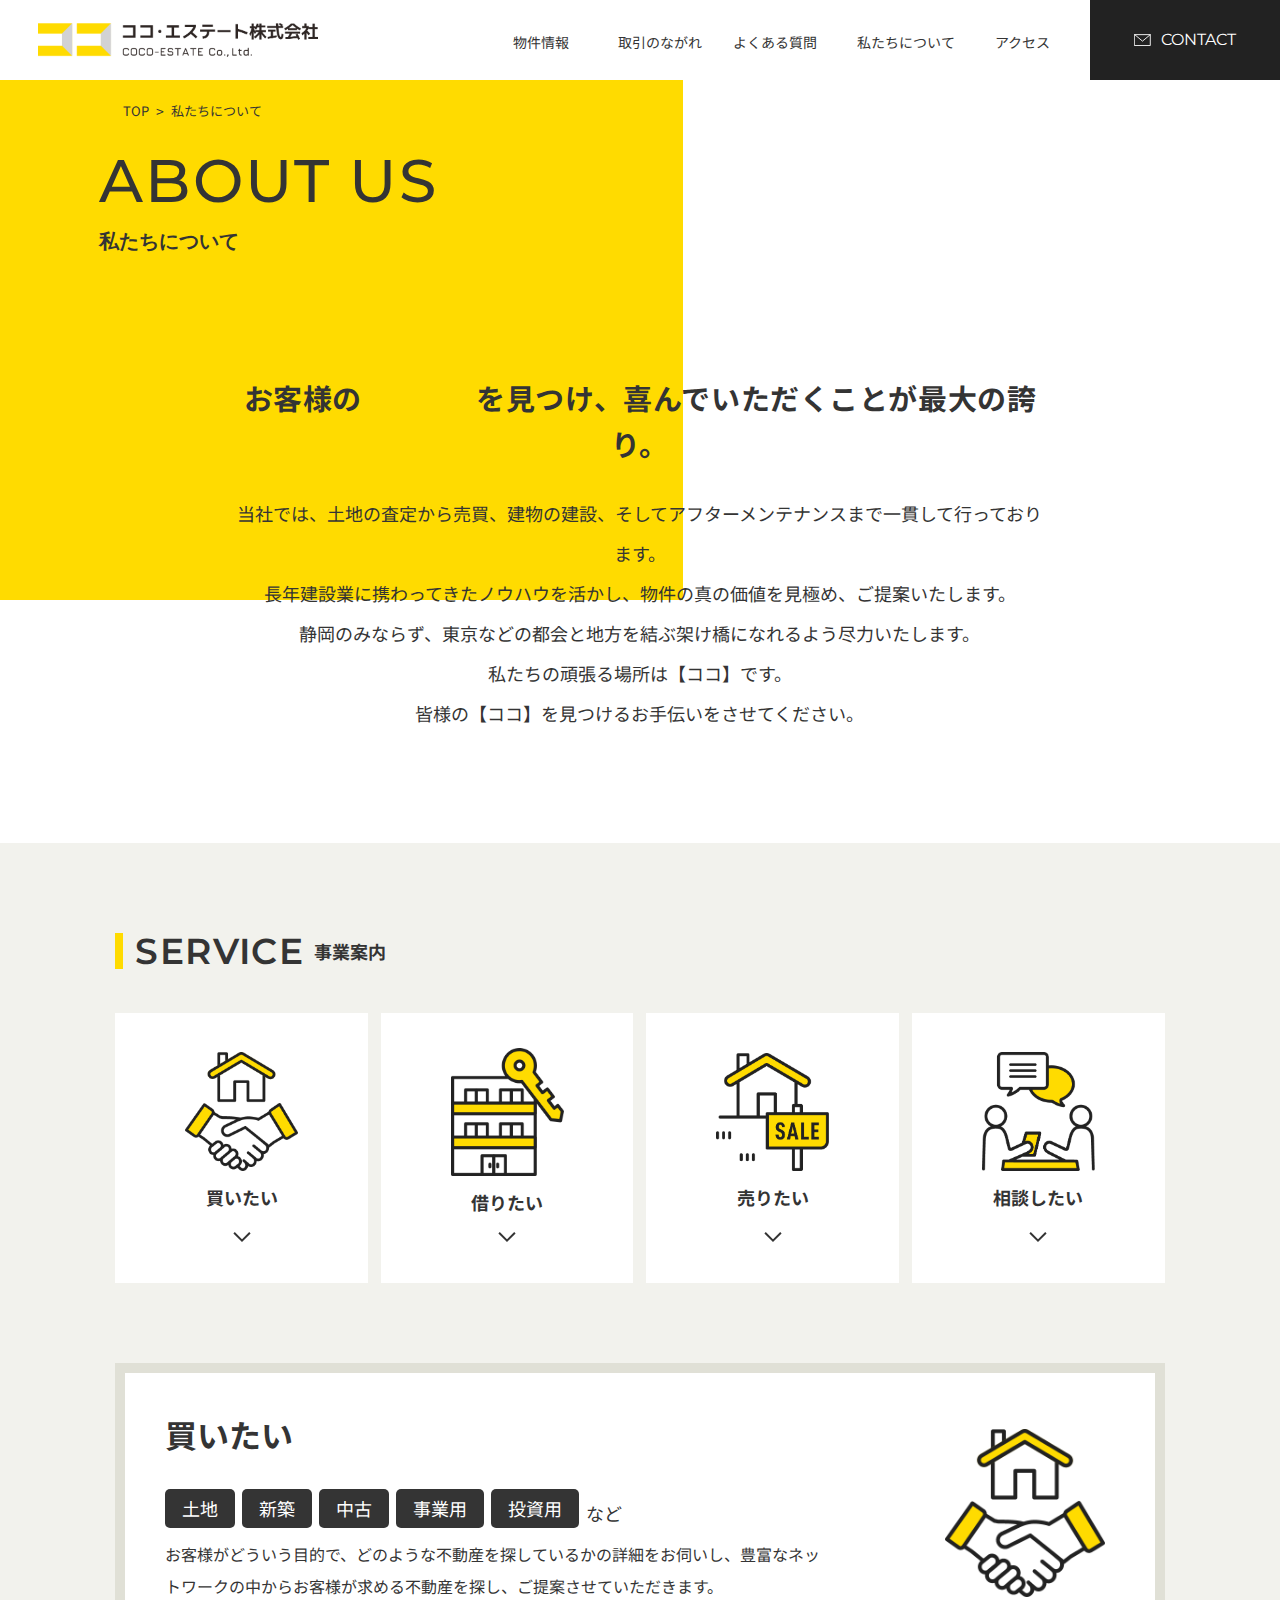
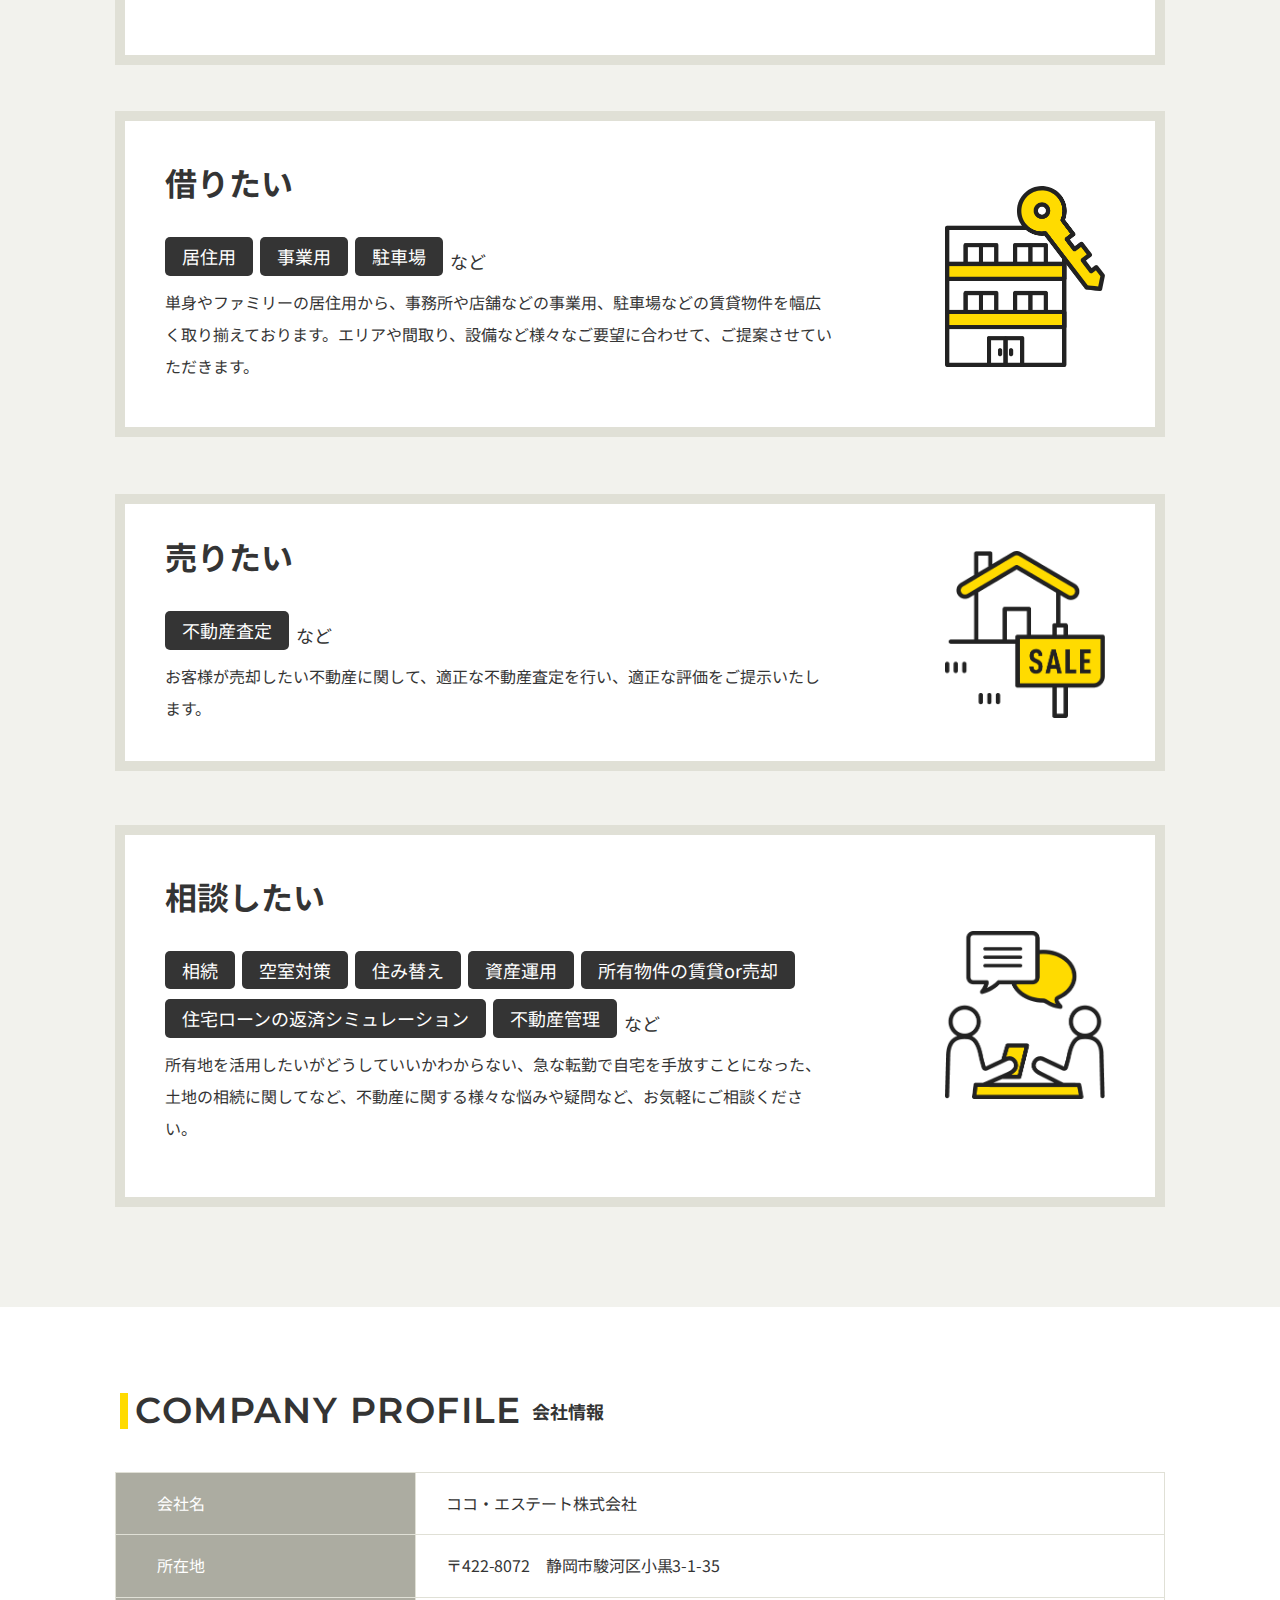
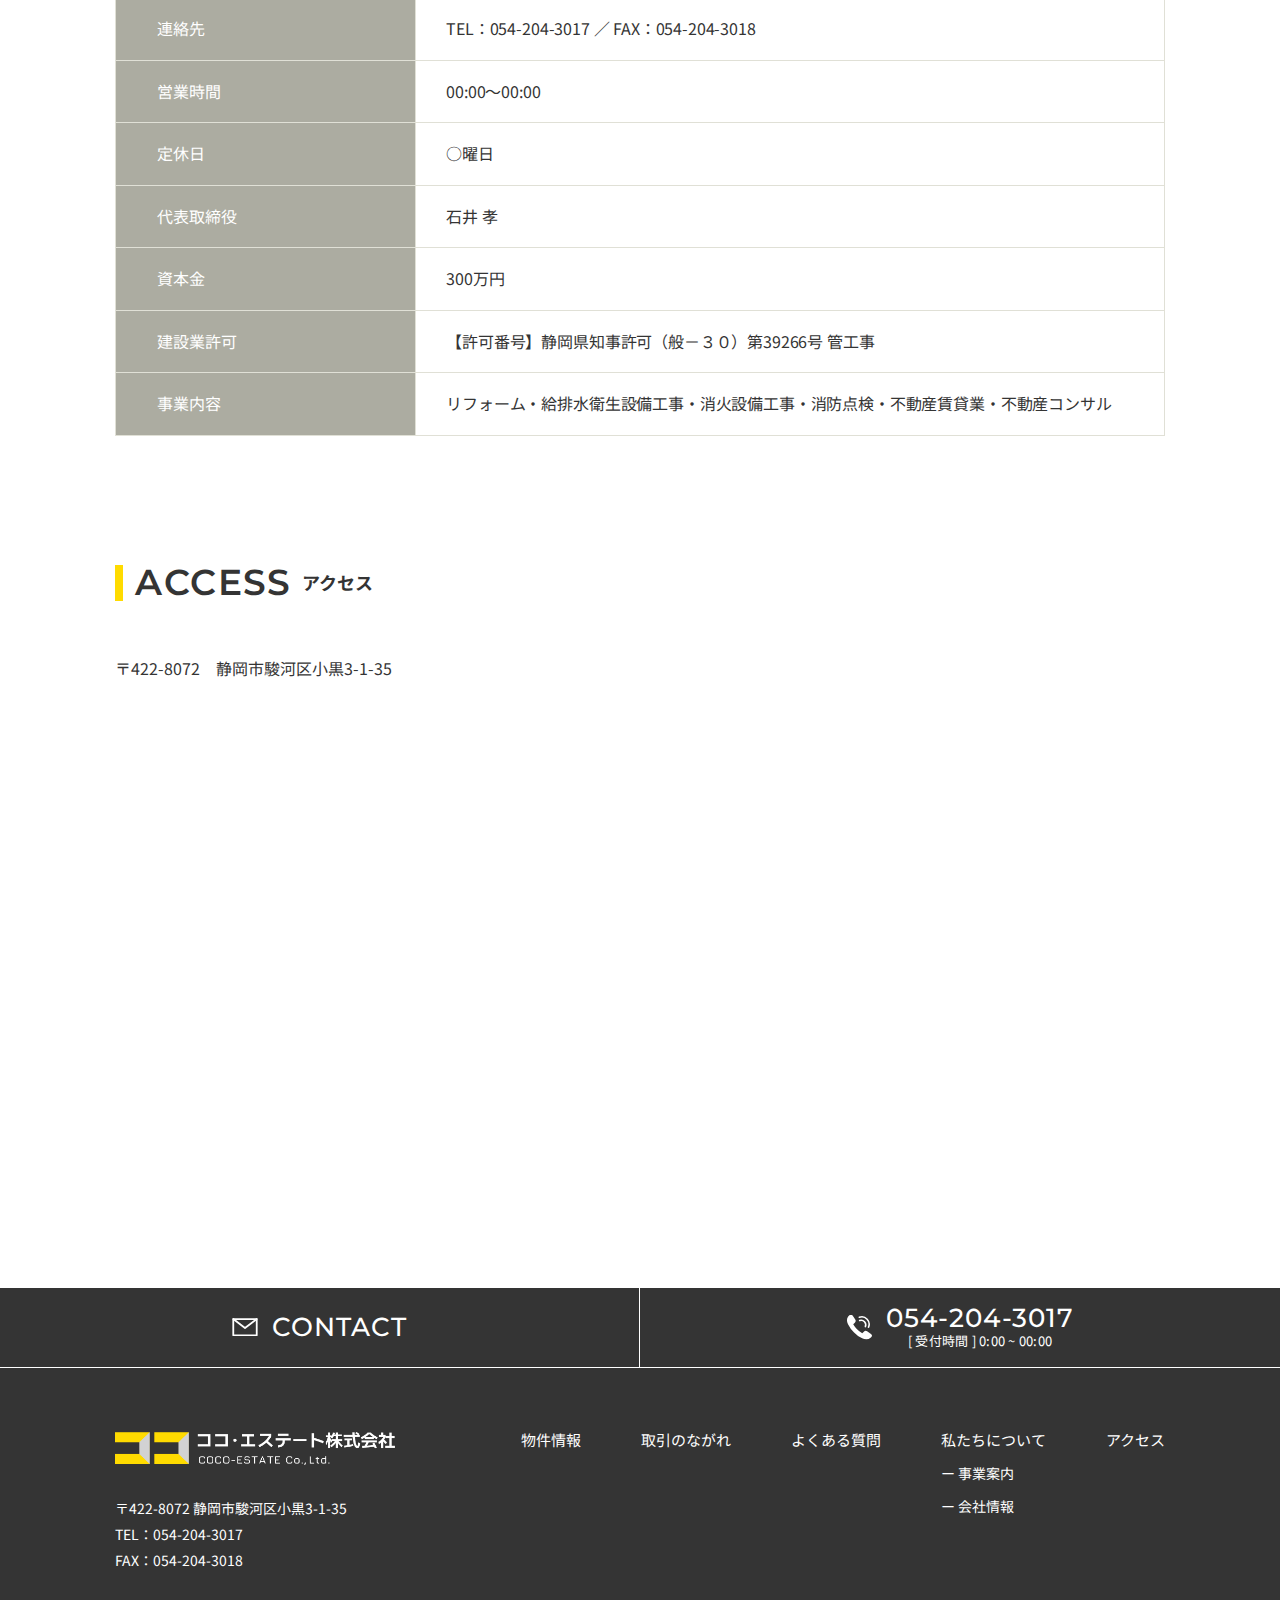
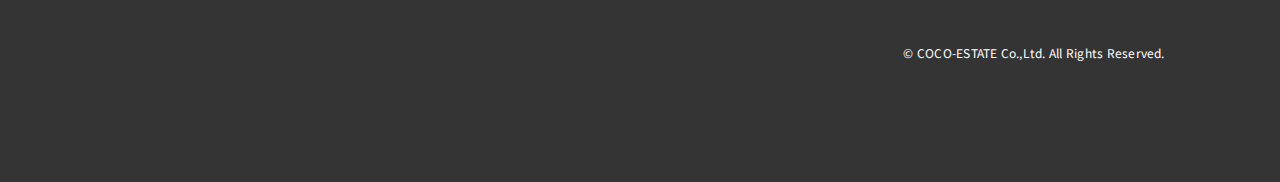
==== commit b05f5156: "drawer.js削除" ====
--- a/about.html
+++ b/about.html
@@ -293,7 +293,6 @@
     </footer>
     <script src="https://cdn.jsdelivr.net/npm/swiper@11/swiper-bundle.min.js"></script>
     <script src="./assets/js/swiper.js"></script>
-    <script src="./assets/js/drawer.js"></script>
     <script src="./assets/js/tab.js"></script>
     <script src="./assets/js/accordion.js"></script>
     <script src="./assets/js/script.js"></script>
--- a/assets/css/style.css
+++ b/assets/css/style.css
@@ -114,7 +114,7 @@
 }
 
 .l-fv {
-  background: url(./assets/img/fv/fv-bg.png) no-repeat center center/cover;
+  background: url(../img/fv/fv-bg.png) no-repeat center center/cover;
   height: 560px;
 }
 
@@ -223,6 +223,18 @@
   -webkit-transform: translate(0%, 0%);
           transform: translate(0%, 0%);
   z-index: -1;
+}
+@media screen and (min-width: 600px) and (max-width: 1023px) {
+  .l-single::before {
+    width: 40%;
+    height: 18%;
+  }
+}
+@media screen and (max-width: 599px) {
+  .l-single::before {
+    width: 40%;
+    height: 18%;
+  }
 }
 
 .l-footer {
@@ -931,7 +943,7 @@
   right: 79px;
   -webkit-transform: translate(-50%, -50%);
           transform: translate(-50%, -50%);
-  background: url(./assets/img/fv/Icon\ awesome-caret-right.svg) no-repeat center center/contain;
+  background: url(../img/fv/Icon\ awesome-caret-right.svg) no-repeat center center/contain;
   width: 15px;
   height: 14px;
 }
@@ -1379,7 +1391,7 @@
 }
 .p-result__item-access::before {
   content: "";
-  background: url(./assets/img/search/icon.svg) no-repeat center center/cover;
+  background: url(../img/search/icon.svg) no-repeat center center/cover;
   width: 11px;
   height: 17px;
   position: absolute;
@@ -1414,7 +1426,7 @@
   right: 2%;
   -webkit-transform: translate(-50%, -50%);
           transform: translate(-50%, -50%);
-  background: url(./assets/img/result/button-icon.svg) no-repeat center center/contain;
+  background: url(../img/result/button-icon.svg) no-repeat center center/contain;
   width: 24px;
   height: 24px;
 }
@@ -1424,7 +1436,7 @@
   display: -webkit-box;
   display: -ms-flexbox;
   display: flex;
-  background: url(./assets/img/TopAbout/about-bg.png) no-repeat center center/cover;
+  background: url(../img/TopAbout/about-bg.png) no-repeat center center/cover;
 }
 @media screen and (min-width: 600px) and (max-width: 1023px) {
   .p-TopAbout {
@@ -1537,7 +1549,7 @@
 }
 .p-TopAbout__bottom-text::before {
   content: "";
-  background: url(./assets/img/TopAbout/icon.svg) no-repeat center center/cover;
+  background: url(../img/TopAbout/icon.svg) no-repeat center center/cover;
   position: absolute;
   top: 47%;
   right: 2%;
@@ -2175,7 +2187,7 @@
 }
 .p-footer__top-mail p::before {
   content: "";
-  background: url(./assets/img/footer/icon-mail.svg) no-repeat center center/cover;
+  background: url(../img/footer/icon-mail.svg) no-repeat center center/cover;
   width: 26px;
   height: 18px;
   position: absolute;
@@ -2186,13 +2198,13 @@
 }
 @media screen and (min-width: 600px) and (max-width: 1023px) {
   .p-footer__top-mail p::before {
-    background: url(./assets/img/footer/icon-mail.svg) no-repeat center center/contain;
+    background: url(../img/footer/icon-mail.svg) no-repeat center center/contain;
     width: 18px;
   }
 }
 @media screen and (max-width: 599px) {
   .p-footer__top-mail p::before {
-    background: url(./assets/img/footer/icon-mail.svg) no-repeat center center/contain;
+    background: url(../img/footer/icon-mail.svg) no-repeat center center/contain;
     width: 14px;
   }
 }
@@ -2202,7 +2214,7 @@
 }
 .p-footer__top-tel .p-footer__top-tel-txt::before {
   content: "";
-  background: url(./assets/img/footer/icon-tel.svg) no-repeat center center/contain;
+  background: url(../img/footer/icon-tel.svg) no-repeat center center/contain;
   width: 28px;
   height: 25px;
   position: absolute;
@@ -2520,7 +2532,7 @@
 }
 .p-tab-contents__item::before {
   content: "";
-  background: url(./assets/img/flow/arrow.png) no-repeat center center/cover;
+  background: url(../img/flow/arrow.png) no-repeat center center/cover;
   position: absolute;
   bottom: -13%;
   left: 50%;
@@ -2632,7 +2644,7 @@
   width: 100%;
   border: 3px solid #343434;
   padding: 20px 0;
-  background: url(./assets/img/flow/flow-text-bg.png) no-repeat center center/cover;
+  background: url(../img/flow/flow-text-bg.png) no-repeat center center/cover;
 }
 .p-tab-contents__text p {
   font-size: 20px;
@@ -2719,6 +2731,18 @@
 .p-single__info {
   width: 96.5%;
   margin: 80px auto 0;
+}
+@media screen and (min-width: 600px) and (max-width: 1023px) {
+  .p-single__info {
+    margin: 40px auto 0;
+    width: 100%;
+  }
+}
+@media screen and (max-width: 599px) {
+  .p-single__info {
+    margin: 20px auto 0;
+    width: 100%;
+  }
 }
 .p-single__info .p-single__label {
   display: inline-block;
@@ -2741,20 +2765,56 @@
   margin-top: 7px;
   font-size: 36px;
 }
+@media screen and (min-width: 600px) and (max-width: 1023px) {
+  .p-single__info .p-single__address {
+    font-size: 30px;
+  }
+}
+@media screen and (max-width: 599px) {
+  .p-single__info .p-single__address {
+    font-size: 24px;
+  }
+}
 .p-single__info .p-single__price {
   margin-top: 16px;
   font-size: 24px;
 }
+@media screen and (min-width: 600px) and (max-width: 1023px) {
+  .p-single__info .p-single__price {
+    margin-top: 3px;
+    font-size: 20px;
+  }
+}
+@media screen and (max-width: 599px) {
+  .p-single__info .p-single__price {
+    margin-top: 3px;
+    font-size: 18px;
+  }
+}
 .p-single__info .p-single__access {
-  font-size: 16px;
   color: #666;
   position: relative;
+  font-size: 16px;
   padding-left: 19px;
   margin-top: 17px;
 }
+@media screen and (min-width: 600px) and (max-width: 1023px) {
+  .p-single__info .p-single__access {
+    font-size: 15px;
+    padding-left: 15px;
+    margin-top: 14px;
+  }
+}
+@media screen and (max-width: 599px) {
+  .p-single__info .p-single__access {
+    font-size: 14px;
+    padding-left: 12px;
+    margin-top: 10px;
+  }
+}
 .p-single__info .p-single__access::before {
   content: "";
-  background: url(./assets/img/search/icon.svg) no-repeat center center/cover;
+  background: url(../img/search/icon.svg) no-repeat center center/cover;
   width: 11px;
   height: 17px;
   position: absolute;
@@ -2788,6 +2848,24 @@
       -ms-flex-align: center;
           align-items: center;
 }
+@media screen and (min-width: 600px) and (max-width: 1023px) {
+  .p-single__btn .p-single__btn-inner {
+    width: 100%;
+    padding: 0 15px;
+    -webkit-box-pack: center;
+        -ms-flex-pack: center;
+            justify-content: center;
+  }
+}
+@media screen and (max-width: 599px) {
+  .p-single__btn .p-single__btn-inner {
+    width: 100%;
+    padding: 0 15px;
+    -webkit-box-pack: center;
+        -ms-flex-pack: center;
+            justify-content: center;
+  }
+}
 .p-single__btn a:nth-child(1), .p-single__btn a:nth-child(3) {
   position: relative;
 }
@@ -2797,12 +2875,22 @@
   height: 10px;
   top: 50%;
   position: absolute;
-  background: url(./assets/img/single/arrow.svg) no-repeat center center/cover;
+  background: url(../img/single/arrow.svg) no-repeat center center/cover;
 }
 .p-single__btn a:nth-child(1)::before {
   left: -62%;
   -webkit-transform: translate(-50%, -50%) rotate(-180deg);
           transform: translate(-50%, -50%) rotate(-180deg);
+}
+@media screen and (min-width: 600px) and (max-width: 1023px) {
+  .p-single__btn a:nth-child(1)::before {
+    left: -38%;
+  }
+}
+@media screen and (max-width: 599px) {
+  .p-single__btn a:nth-child(1)::before {
+    left: -38%;
+  }
 }
 .p-single__btn a:nth-child(2) {
   width: 300px;
@@ -2824,10 +2912,32 @@
   height: 54px;
   background: #ffdb00;
 }
+@media screen and (min-width: 600px) and (max-width: 1023px) {
+  .p-single__btn a:nth-child(2) {
+    width: 220px;
+    margin: 0 60px;
+  }
+}
+@media screen and (max-width: 599px) {
+  .p-single__btn a:nth-child(2) {
+    margin: 0 30px;
+    width: 120px;
+  }
+}
 .p-single__btn a:nth-child(3)::before {
   right: -83%;
   -webkit-transform: translate(-50%, -50%);
           transform: translate(-50%, -50%);
+}
+@media screen and (min-width: 600px) and (max-width: 1023px) {
+  .p-single__btn a:nth-child(3)::before {
+    right: -50%;
+  }
+}
+@media screen and (max-width: 599px) {
+  .p-single__btn a:nth-child(3)::before {
+    right: -50%;
+  }
 }
 
 .p-single__table {
@@ -2851,11 +2961,35 @@
   padding: 18px 0;
   text-align: center;
 }
+@media screen and (min-width: 600px) and (max-width: 1023px) {
+  .p-single__table th {
+    padding: 10px 0;
+    width: 100px;
+  }
+}
+@media screen and (max-width: 599px) {
+  .p-single__table th {
+    padding: 10px 0;
+    width: 100px;
+  }
+}
 .p-single__table td {
   width: calc(100% - 260px);
   padding-left: 30px;
   letter-spacing: -0.01em;
 }
+@media screen and (min-width: 600px) and (max-width: 1023px) {
+  .p-single__table td {
+    width: calc(100% - 100px);
+    padding: 10px;
+  }
+}
+@media screen and (max-width: 599px) {
+  .p-single__table td {
+    width: calc(100% - 100px);
+    padding: 10px;
+  }
+}
 .p-single__table td span {
   font-size: 20px;
   padding-right: 4px;
@@ -2863,12 +2997,34 @@
 
 .p-swiper {
   margin-top: 60px;
+}
+@media screen and (min-width: 600px) and (max-width: 1023px) {
+  .p-swiper {
+    margin-top: 40px;
+  }
+}
+@media screen and (max-width: 599px) {
+  .p-swiper {
+    margin-top: 30px;
+  }
 }
 
 .swiper-wrap {
   background: #f2f2ec;
   padding: 60px 70px;
   position: relative;
+}
+@media screen and (min-width: 600px) and (max-width: 1023px) {
+  .swiper-wrap {
+    width: 100%;
+    padding: 20px 30px;
+  }
+}
+@media screen and (max-width: 599px) {
+  .swiper-wrap {
+    width: 100%;
+    padding: 15px 15px;
+  }
 }
 
 .mySwiper2 {
@@ -2925,9 +3081,19 @@
 }
 
 .mySwiper .swiper-slide {
-  width: 10% !important;
   height: 100%;
   opacity: 0.4;
+  width: 10% !important;
+}
+@media screen and (min-width: 600px) and (max-width: 1023px) {
+  .mySwiper .swiper-slide {
+    width: 16.6666666667% !important;
+  }
+}
+@media screen and (max-width: 599px) {
+  .mySwiper .swiper-slide {
+    width: 25% !important;
+  }
 }
 
 .mySwiper .swiper-slide-thumb-active {
@@ -2962,9 +3128,29 @@
 .swiper-button-next {
   right: 4%;
 }
+@media screen and (min-width: 600px) and (max-width: 1023px) {
+  .swiper-button-next {
+    right: 2%;
+  }
+}
+@media screen and (max-width: 599px) {
+  .swiper-button-next {
+    right: 1%;
+  }
+}
 
 .swiper-button-prev {
   left: 4%;
+}
+@media screen and (min-width: 600px) and (max-width: 1023px) {
+  .swiper-button-prev {
+    left: 2%;
+  }
+}
+@media screen and (max-width: 599px) {
+  .swiper-button-prev {
+    left: 1%;
+  }
 }
 
 .p-AboutService {
@@ -3044,7 +3230,7 @@
 }
 .p-AboutService__list::before {
   content: "";
-  background: url(./assets/img/about/service/arrow.svg) no-repeat center center/contain;
+  background: url(../img/about/service/arrow.svg) no-repeat center center/contain;
   width: 18px;
   height: 16px;
   position: absolute;
@@ -3357,6 +3543,18 @@
   -webkit-transform: translate(0%, 0%);
           transform: translate(0%, 0%);
 }
+@media screen and (min-width: 600px) and (max-width: 1023px) {
+  .p-contactFv::before {
+    width: 80%;
+    height: 103%;
+  }
+}
+@media screen and (max-width: 599px) {
+  .p-contactFv::before {
+    width: 80%;
+    height: 103%;
+  }
+}
 .p-contactFv__breadcrumb {
   display: -webkit-box;
   display: -ms-flexbox;
@@ -3406,12 +3604,31 @@
   -webkit-box-pack: end;
       -ms-flex-pack: end;
           justify-content: flex-end;
-  margin-top: 19px;
+}
+@media screen and (min-width: 1024px) {
+  .p-contactFv__wrap {
+    margin-top: 19px;
+  }
+}
+@media screen and (min-width: 600px) and (max-width: 1023px) {
+  .p-contactFv__wrap {
+    -webkit-box-orient: vertical;
+    -webkit-box-direction: reverse;
+        -ms-flex-flow: column-reverse;
+            flex-flow: column-reverse;
+  }
+}
+@media screen and (max-width: 599px) {
+  .p-contactFv__wrap {
+    -webkit-box-orient: vertical;
+    -webkit-box-direction: reverse;
+        -ms-flex-flow: column-reverse;
+            flex-flow: column-reverse;
+  }
 }
 .p-contactFv__ttl {
   text-align: left;
   font-family: "Montserrat", sans-serif;
-  margin-right: -2%;
   z-index: 1;
   display: -webkit-box;
   display: -ms-flexbox;
@@ -3424,21 +3641,83 @@
       -ms-flex-pack: center;
           justify-content: center;
 }
+@media screen and (min-width: 1024px) {
+  .p-contactFv__ttl {
+    margin-right: -4.5%;
+  }
+}
+@media screen and (min-width: 600px) and (max-width: 1023px) {
+  .p-contactFv__ttl {
+    padding-left: 3%;
+    padding-top: 3%;
+  }
+}
+@media screen and (max-width: 599px) {
+  .p-contactFv__ttl {
+    padding-left: 3%;
+    padding-top: 3%;
+  }
+}
 .p-contactFv__ttl h1 {
   font-size: 60px;
   line-height: 1.3333333333;
   font-weight: 500;
   letter-spacing: 0.04em;
 }
+@media screen and (min-width: 600px) and (max-width: 1023px) {
+  .p-contactFv__ttl h1 {
+    font-size: 36px;
+  }
+}
+@media screen and (max-width: 599px) {
+  .p-contactFv__ttl h1 {
+    font-size: 30px;
+  }
+}
 .p-contactFv__ttl p {
-  font-size: 20px;
   line-height: 2;
   font-weight: bold;
+  font-size: 20px;
+}
+@media screen and (min-width: 600px) and (max-width: 1023px) {
+  .p-contactFv__ttl p {
+    font-size: 16px;
+  }
+}
+@media screen and (max-width: 599px) {
+  .p-contactFv__ttl p {
+    font-size: 14px;
+  }
 }
 .p-contactFv__img {
-  width: 960px;
+  width: 70.27%;
   -ms-flex-negative: 0;
       flex-shrink: 0;
+}
+@media screen and (min-width: 600px) and (max-width: 1023px) {
+  .p-contactFv__img {
+    width: 100%;
+  }
+}
+@media screen and (max-width: 599px) {
+  .p-contactFv__img {
+    width: 100%;
+  }
+}
+.p-contactFv__text-wrap {
+  padding: 100px 0;
+}
+@media screen and (min-width: 600px) and (max-width: 1023px) {
+  .p-contactFv__text-wrap {
+    width: 100%;
+    padding: 60px 15px;
+  }
+}
+@media screen and (max-width: 599px) {
+  .p-contactFv__text-wrap {
+    width: 100%;
+    padding: 60px 15px;
+  }
 }
 .p-contactFv__text {
   width: 720px;
@@ -3447,10 +3726,48 @@
   border: 10px solid #e0e0d6;
   text-align: center;
 }
+@media screen and (min-width: 600px) and (max-width: 1023px) {
+  .p-contactFv__text {
+    width: 100%;
+  }
+}
+@media screen and (max-width: 599px) {
+  .p-contactFv__text {
+    width: 100%;
+  }
+}
 .p-contactFv__text p:nth-child(1) {
   font-size: 22px;
-}
-.p-contactFv__text p:nth-child(2) {
+  text-align: center;
+}
+@media screen and (min-width: 600px) and (max-width: 1023px) {
+  .p-contactFv__text p:nth-child(1) {
+    font-size: 16px;
+  }
+}
+@media screen and (max-width: 599px) {
+  .p-contactFv__text p:nth-child(1) {
+    font-size: 16px;
+  }
+}
+.p-contactFv__text p:nth-of-type(2) {
+  width: 320px;
+  margin: 4px auto 0;
+  padding: 9px 0;
+  border-top: 1px solid #acaca1;
+  border-bottom: 1px solid #acaca1;
+}
+@media screen and (min-width: 600px) and (max-width: 1023px) {
+  .p-contactFv__text p:nth-of-type(2) {
+    width: 85%;
+  }
+}
+@media screen and (max-width: 599px) {
+  .p-contactFv__text p:nth-of-type(2) {
+    width: 95%;
+  }
+}
+.p-contactFv__text a {
   font-size: 54px;
   font-family: "Montserrat", sans-serif;
   font-weight: 500;
@@ -3459,7 +3776,19 @@
   margin-left: 83px;
   letter-spacing: 0.02em;
 }
-.p-contactFv__text p:nth-child(2)::before, .p-contactFv__text p:nth-child(2)::after {
+@media screen and (min-width: 600px) and (max-width: 1023px) {
+  .p-contactFv__text a {
+    font-size: 42px;
+    margin-left: 83px;
+  }
+}
+@media screen and (max-width: 599px) {
+  .p-contactFv__text a {
+    font-size: 28px;
+    margin-left: 10%;
+  }
+}
+.p-contactFv__text a::before, .p-contactFv__text a::after {
   content: "";
   position: absolute;
   top: 50%;
@@ -3468,28 +3797,51 @@
   -webkit-transform: translate(-50%, -50%);
           transform: translate(-50%, -50%);
 }
-.p-contactFv__text p:nth-child(2)::before {
-  background: url(./assets/img/footer/icon-tel.svg) no-repeat center center/cover;
+@media screen and (min-width: 600px) and (max-width: 1023px) {
+  .p-contactFv__text a::before, .p-contactFv__text a::after {
+    left: -12%;
+  }
+}
+@media screen and (max-width: 599px) {
+  .p-contactFv__text a::before, .p-contactFv__text a::after {
+    left: -12%;
+  }
+}
+.p-contactFv__text a::before {
+  background: url(../img/footer/icon-tel.svg) no-repeat center center/cover;
   width: 32px;
   height: 32px;
   z-index: 2;
 }
-.p-contactFv__text p:nth-child(2)::after {
+@media screen and (min-width: 600px) and (max-width: 1023px) {
+  .p-contactFv__text a::before {
+    width: 24px;
+    height: 24px;
+  }
+}
+@media screen and (max-width: 599px) {
+  .p-contactFv__text a::before {
+    width: 16px;
+    height: 16px;
+  }
+}
+.p-contactFv__text a::after {
   width: 62px;
   height: 62px;
   background: #ffdb00;
   border-radius: 50%;
 }
-.p-contactFv__text p:nth-child(3) {
-  width: 320px;
-  margin: 4px auto 0;
-  padding: 9px 0;
-  border-top: 1px solid #acaca1;
-  border-bottom: 1px solid #acaca1;
-}
-
-.p-contactFv__text-wrap {
-  padding: 100px 0;
+@media screen and (min-width: 600px) and (max-width: 1023px) {
+  .p-contactFv__text a::after {
+    width: 47px;
+    height: 47px;
+  }
+}
+@media screen and (max-width: 599px) {
+  .p-contactFv__text a::after {
+    width: 32px;
+    height: 32px;
+  }
 }
 
 .p-contactForm {
@@ -3497,9 +3849,33 @@
   margin: 0 auto;
   max-width: 1000px;
 }
+@media screen and (min-width: 600px) and (max-width: 1023px) {
+  .p-contactForm {
+    width: 100%;
+    padding: 0 15px;
+  }
+}
+@media screen and (max-width: 599px) {
+  .p-contactForm {
+    width: 100%;
+    padding: 0 15px;
+  }
+}
 .p-contactForm__ttl h2 {
   font-size: 30px;
   margin-bottom: 25px;
+}
+@media screen and (min-width: 600px) and (max-width: 1023px) {
+  .p-contactForm__ttl h2 {
+    font-size: 24px;
+    margin-bottom: 20px;
+  }
+}
+@media screen and (max-width: 599px) {
+  .p-contactForm__ttl h2 {
+    font-size: 18px;
+    margin-bottom: 15px;
+  }
 }
 .p-contactForm__list {
   margin: 54px 0 60px;
@@ -3512,6 +3888,16 @@
   -webkit-box-pack: justify;
       -ms-flex-pack: justify;
           justify-content: space-between;
+}
+@media screen and (min-width: 600px) and (max-width: 1023px) {
+  .p-contactForm__list {
+    margin: 30px 0 40px;
+  }
+}
+@media screen and (max-width: 599px) {
+  .p-contactForm__list {
+    margin: 30px 0 40px;
+  }
 }
 .p-contactForm__list p {
   margin-right: 35px;
@@ -3533,6 +3919,19 @@
   color: #acaca1;
   background: #fff;
 }
+@media screen and (min-width: 600px) and (max-width: 1023px) {
+  .p-contactForm__list p {
+    margin-right: 20px;
+    width: calc(33.3333333333% - 13.3333333333px);
+  }
+}
+@media screen and (max-width: 599px) {
+  .p-contactForm__list p {
+    margin-right: 15px;
+    width: calc(33.3333333333% - 10px);
+    font-size: 15px;
+  }
+}
 .p-contactForm__list p:last-child {
   margin-right: 0;
 }
@@ -3544,34 +3943,81 @@
 .p-contactForm__form dl {
   width: 100%;
   margin: 0;
-  padding: 25px 0 18px 0;
-  float: left;
   max-width: 100vw;
   border-top: 1px solid #e0e0d6;
+  padding: 15px 0 12px;
+}
+@media screen and (min-width: 1024px) {
+  .p-contactForm__form dl {
+    float: left;
+    padding: 25px 0 18px 0;
+  }
+}
+@media screen and (min-width: 600px) and (max-width: 1023px) {
+  .p-contactForm__form dl {
+    float: left;
+    padding: 25px 0 18px 0;
+  }
 }
 .p-contactForm__form dl:nth-child(5) {
   padding: 25px 0 22px 0;
 }
+@media screen and (max-width: 599px) {
+  .p-contactForm__form dl:nth-child(5) {
+    padding: 15px 0 12px;
+  }
+}
 .p-contactForm__form dl:nth-child(6) {
   padding: 25px 0 25px 0;
+}
+@media screen and (max-width: 599px) {
+  .p-contactForm__form dl:nth-child(6) {
+    padding: 15px 0 12px;
+  }
 }
 .p-contactForm__form dl:last-of-type {
   border-bottom: 1px solid #e0e0d6;
   margin-bottom: 60px;
 }
+@media screen and (min-width: 600px) and (max-width: 1023px) {
+  .p-contactForm__form dl:last-of-type {
+    margin-bottom: 45px;
+  }
+}
+@media screen and (max-width: 599px) {
+  .p-contactForm__form dl:last-of-type {
+    margin-bottom: 30px;
+  }
+}
 .p-contactForm__form dt {
-  width: 320px;
-  padding: 9px 4% 11px 4%;
-  float: left;
+  padding: 0px 4% 11px 0%;
   display: -webkit-box;
   display: -ms-flexbox;
   display: flex;
-  -webkit-box-pack: justify;
-      -ms-flex-pack: justify;
-          justify-content: space-between;
   -webkit-box-align: center;
       -ms-flex-align: center;
           align-items: center;
+  width: 100%;
+}
+@media screen and (min-width: 1024px) {
+  .p-contactForm__form dt {
+    -webkit-box-pack: justify;
+        -ms-flex-pack: justify;
+            justify-content: space-between;
+    float: left;
+    width: 320px;
+    padding: 9px 4% 11px 4%;
+  }
+}
+@media screen and (min-width: 600px) and (max-width: 1023px) {
+  .p-contactForm__form dt {
+    -webkit-box-pack: justify;
+        -ms-flex-pack: justify;
+            justify-content: space-between;
+    float: left;
+    width: 320px;
+    padding: 9px 4% 11px 4%;
+  }
 }
 .p-contactForm__form dt span {
   font-size: 12px;
@@ -3579,9 +4025,28 @@
   border: 1px solid #b42e27;
   padding: 3px 5px;
 }
+@media screen and (max-width: 599px) {
+  .p-contactForm__form dt span {
+    margin-left: 10px;
+  }
+}
 .p-contactForm__form dd {
-  width: calc(100% - 320px);
-  float: right;
+  width: 95%;
+  margin-left: 5%;
+}
+@media screen and (min-width: 1024px) {
+  .p-contactForm__form dd {
+    width: calc(100% - 320px);
+    float: right;
+    margin-left: 0;
+  }
+}
+@media screen and (min-width: 600px) and (max-width: 1023px) {
+  .p-contactForm__form dd {
+    width: calc(100% - 320px);
+    float: right;
+    margin-left: 0;
+  }
 }
 .p-contactForm__form dd input,
 .p-contactForm__form dd textarea {
@@ -3627,6 +4092,16 @@
   -webkit-transition: 0.3s;
   transition: 0.3s;
 }
+@media screen and (min-width: 600px) and (max-width: 1023px) {
+  .p-contactForm__form .submit input {
+    width: 100%;
+  }
+}
+@media screen and (max-width: 599px) {
+  .p-contactForm__form .submit input {
+    width: 100%;
+  }
+}
 .p-contactForm__form .submit input:hover {
   opacity: 0.8;
 }
@@ -3643,6 +4118,12 @@
       -ms-flex-align: start;
           align-items: flex-start;
 }
+@media screen and (max-width: 599px) {
+  .p-contactForm__address dd {
+    margin-left: 5%;
+    width: 95%;
+  }
+}
 .p-contactForm__address .post {
   display: -webkit-box;
   display: -ms-flexbox;
@@ -3651,12 +4132,52 @@
       -ms-flex-align: center;
           align-items: center;
 }
+@media screen and (min-width: 600px) and (max-width: 1023px) {
+  .p-contactForm__address .post {
+    -webkit-box-orient: vertical;
+    -webkit-box-direction: normal;
+        -ms-flex-flow: column;
+            flex-flow: column;
+  }
+}
+@media screen and (max-width: 599px) {
+  .p-contactForm__address .post {
+    -webkit-box-orient: vertical;
+    -webkit-box-direction: normal;
+        -ms-flex-flow: column;
+            flex-flow: column;
+    -webkit-box-pack: start;
+        -ms-flex-pack: start;
+            justify-content: flex-start;
+    -webkit-box-align: start;
+        -ms-flex-align: start;
+            align-items: flex-start;
+  }
+}
 .p-contactForm__address .post > P {
   margin-right: 10px;
+}
+@media screen and (max-width: 599px) {
+  .p-contactForm__address .post > P {
+    font-size: 14px;
+  }
 }
 .p-contactForm__address .post input {
   width: 129px;
   margin-right: 20px;
+}
+@media screen and (max-width: 599px) {
+  .p-contactForm__address .post-wrap {
+    display: -webkit-box;
+    display: -ms-flexbox;
+    display: flex;
+    -webkit-box-pack: start;
+        -ms-flex-pack: start;
+            justify-content: flex-start;
+    -webkit-box-align: center;
+        -ms-flex-align: center;
+            align-items: center;
+  }
 }
 .p-contactForm__address .address-level1,
 .p-contactForm__address .address-level2,
@@ -3680,16 +4201,56 @@
 .p-contactForm__address .address-level2 {
   margin-top: 11px;
 }
+@media screen and (min-width: 600px) and (max-width: 1023px) {
+  .p-contactForm__address .address-level2 {
+    width: 100%;
+  }
+}
+@media screen and (max-width: 599px) {
+  .p-contactForm__address .address-level2 {
+    width: 100%;
+  }
+}
 .p-contactForm__address .address-level2 input {
   margin-top: 7px;
   width: 640px;
 }
+@media screen and (min-width: 600px) and (max-width: 1023px) {
+  .p-contactForm__address .address-level2 input {
+    width: 100%;
+  }
+}
+@media screen and (max-width: 599px) {
+  .p-contactForm__address .address-level2 input {
+    width: 100%;
+  }
+}
 .p-contactForm__address .address-level3 {
   margin-top: 11px;
+}
+@media screen and (min-width: 600px) and (max-width: 1023px) {
+  .p-contactForm__address .address-level3 {
+    width: 100%;
+  }
+}
+@media screen and (max-width: 599px) {
+  .p-contactForm__address .address-level3 {
+    width: 100%;
+  }
 }
 .p-contactForm__address .address-level3 input {
   margin-top: 7px;
   width: 640px;
+}
+@media screen and (min-width: 600px) and (max-width: 1023px) {
+  .p-contactForm__address .address-level3 input {
+    width: 100%;
+  }
+}
+@media screen and (max-width: 599px) {
+  .p-contactForm__address .address-level3 input {
+    width: 100%;
+  }
 }
 
 .p-contactForm__personal-info {
@@ -3698,15 +4259,47 @@
   border-radius: 5px;
   padding: 23px 50px 56px;
 }
+@media screen and (min-width: 600px) and (max-width: 1023px) {
+  .p-contactForm__personal-info {
+    padding: 23px 20px 26px;
+    margin-top: 60px;
+  }
+}
+@media screen and (max-width: 599px) {
+  .p-contactForm__personal-info {
+    padding: 23px 12px 26px;
+    margin-top: 40px;
+  }
+}
 .p-contactForm__personal-info p:nth-child(1) {
   font-size: 20px;
   padding-bottom: 17px;
   margin-bottom: 13px;
   border-bottom: 1px solid #acaca1;
 }
+@media screen and (min-width: 600px) and (max-width: 1023px) {
+  .p-contactForm__personal-info p:nth-child(1) {
+    font-size: 18px;
+  }
+}
+@media screen and (max-width: 599px) {
+  .p-contactForm__personal-info p:nth-child(1) {
+    font-size: 18px;
+  }
+}
 .p-contactForm__personal-info p:nth-child(2) {
   text-align: left;
   font-size: 15px;
+}
+@media screen and (min-width: 600px) and (max-width: 1023px) {
+  .p-contactForm__personal-info p:nth-child(2) {
+    font-size: 13px;
+  }
+}
+@media screen and (max-width: 599px) {
+  .p-contactForm__personal-info p:nth-child(2) {
+    font-size: 13px;
+  }
 }
 
 .p-confirm {
@@ -3721,35 +4314,81 @@
 .p-confirm dl {
   width: 100%;
   margin: 0;
-  padding: 27px 0 18px 0;
-  float: left;
   max-width: 100vw;
   border-top: 1px solid #e0e0d6;
+  padding: 15px 0 12px;
+}
+@media screen and (min-width: 1024px) {
+  .p-confirm dl {
+    float: left;
+    padding: 25px 0 18px 0;
+  }
+}
+@media screen and (min-width: 600px) and (max-width: 1023px) {
+  .p-confirm dl {
+    float: left;
+    padding: 25px 0 18px 0;
+  }
 }
 .p-confirm dl:nth-child(5) {
-  padding: 25px 0 36px 0;
+  padding: 25px 0 22px 0;
+}
+@media screen and (max-width: 599px) {
+  .p-confirm dl:nth-child(5) {
+    padding: 15px 0 12px;
+  }
 }
 .p-confirm dl:nth-child(6) {
   padding: 25px 0 25px 0;
+}
+@media screen and (max-width: 599px) {
+  .p-confirm dl:nth-child(6) {
+    padding: 15px 0 12px;
+  }
 }
 .p-confirm dl:last-of-type {
   border-bottom: 1px solid #e0e0d6;
   margin-bottom: 60px;
 }
+@media screen and (min-width: 600px) and (max-width: 1023px) {
+  .p-confirm dl:last-of-type {
+    margin-bottom: 45px;
+  }
+}
+@media screen and (max-width: 599px) {
+  .p-confirm dl:last-of-type {
+    margin-bottom: 30px;
+  }
+}
 .p-confirm dt {
-  width: 320px;
-  padding: 9px 4% 11px 4%;
-  float: left;
+  padding: 0px 4% 11px 0%;
   display: -webkit-box;
   display: -ms-flexbox;
   display: flex;
-  -webkit-box-pack: justify;
-      -ms-flex-pack: justify;
-          justify-content: space-between;
   -webkit-box-align: center;
       -ms-flex-align: center;
           align-items: center;
-  font-size: 15px;
+  width: 100%;
+}
+@media screen and (min-width: 1024px) {
+  .p-confirm dt {
+    -webkit-box-pack: justify;
+        -ms-flex-pack: justify;
+            justify-content: space-between;
+    float: left;
+    width: 320px;
+    padding: 9px 4% 11px 4%;
+  }
+}
+@media screen and (min-width: 600px) and (max-width: 1023px) {
+  .p-confirm dt {
+    -webkit-box-pack: justify;
+        -ms-flex-pack: justify;
+            justify-content: space-between;
+    float: left;
+    width: 320px;
+    padding: 9px 4% 11px 4%;
+  }
 }
 .p-confirm dt span {
   font-size: 12px;
@@ -3757,14 +4396,28 @@
   border: 1px solid #b42e27;
   padding: 3px 5px;
 }
+@media screen and (max-width: 599px) {
+  .p-confirm dt span {
+    margin-left: 10px;
+  }
+}
 .p-confirm dd {
-  width: calc(100% - 320px);
-  float: right;
-  font-size: 15px;
-}
-.p-confirm dd p {
-  text-align: left;
-  width: 88%;
+  width: 95%;
+  margin-left: 5%;
+}
+@media screen and (min-width: 1024px) {
+  .p-confirm dd {
+    width: calc(100% - 320px);
+    float: right;
+    margin-left: 0;
+  }
+}
+@media screen and (min-width: 600px) and (max-width: 1023px) {
+  .p-confirm dd {
+    width: calc(100% - 320px);
+    float: right;
+    margin-left: 0;
+  }
 }
 
 .p-confirm__address .post {
@@ -3793,8 +4446,24 @@
       -ms-flex-align: center;
           align-items: center;
 }
+@media screen and (max-width: 599px) {
+  .c-submit__btn-wrap {
+    -webkit-box-pack: justify;
+        -ms-flex-pack: justify;
+            justify-content: space-between;
+    margin: 0 auto;
+    width: 90%;
+  }
+}
 .c-submit__btn-wrap .c-submit__btn {
   margin-right: 40px;
+}
+@media screen and (max-width: 599px) {
+  .c-submit__btn-wrap .c-submit__btn {
+    width: 120px;
+    margin-right: 0;
+    font-size: 15px;
+  }
 }
 .c-submit__btn-wrap .c-submit__btn:last-child {
   margin-right: 0;
@@ -3814,27 +4483,42 @@
   line-height: 1.7777777778;
   margin-bottom: 54px;
 }
+@media screen and (max-width: 599px) {
+  .p-complete__txt {
+    font-size: 15px;
+  }
+}
 .p-complete__attention p:nth-child(1) {
   font-size: 20px;
   color: #acaca1;
-  padding-bottom: 18px;
+  margin-bottom: 18px;
   position: relative;
 }
 .p-complete__attention p:nth-child(1)::before, .p-complete__attention p:nth-child(1)::after {
   content: "";
-  width: 36%;
+  width: 33%;
   height: 1px;
   background: #acaca1;
   position: absolute;
   top: 46%;
-  -webkit-transform: translate(-50%, -50%);
-          transform: translate(-50%, -50%);
+  -webkit-transform: translate(0%, -50%);
+          transform: translate(0%, -50%);
+}
+@media screen and (min-width: 600px) and (max-width: 1023px) {
+  .p-complete__attention p:nth-child(1)::before, .p-complete__attention p:nth-child(1)::after {
+    width: 27%;
+  }
+}
+@media screen and (max-width: 599px) {
+  .p-complete__attention p:nth-child(1)::before, .p-complete__attention p:nth-child(1)::after {
+    width: 21%;
+  }
 }
 .p-complete__attention p:nth-child(1)::before {
-  left: 26%;
+  left: 8%;
 }
 .p-complete__attention p:nth-child(1)::after {
-  right: -10%;
+  right: 8%;
 }
 .p-complete__attention p:nth-child(2) {
   font-size: 15px;
@@ -3850,6 +4534,19 @@
 
 .complete__btn {
   margin-top: 54px;
+  -webkit-box-pack: center;
+      -ms-flex-pack: center;
+          justify-content: center;
+}
+@media screen and (min-width: 600px) and (max-width: 1023px) {
+  .complete__btn {
+    margin-bottom: 35px;
+  }
+}
+@media screen and (max-width: 599px) {
+  .complete__btn {
+    margin-bottom: 20px;
+  }
 }
 
 @media screen and (min-width: 1024px) {
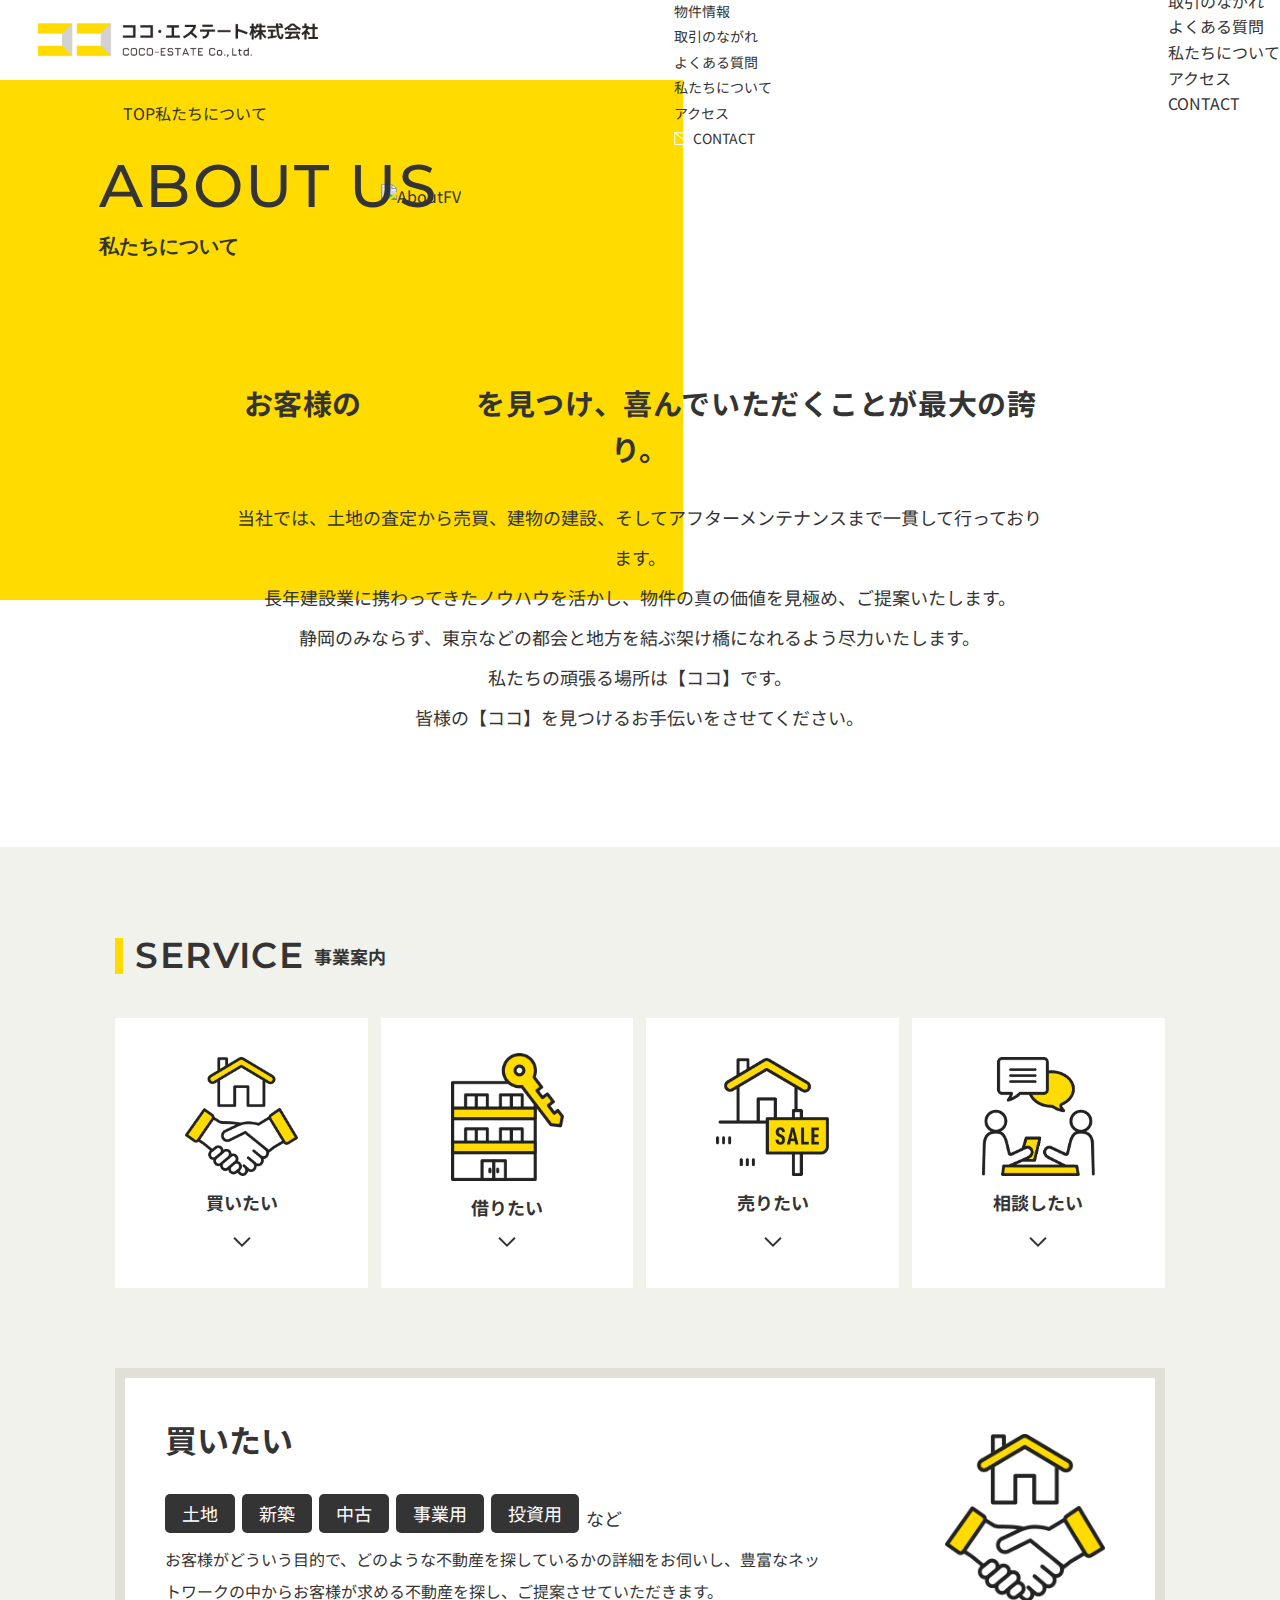
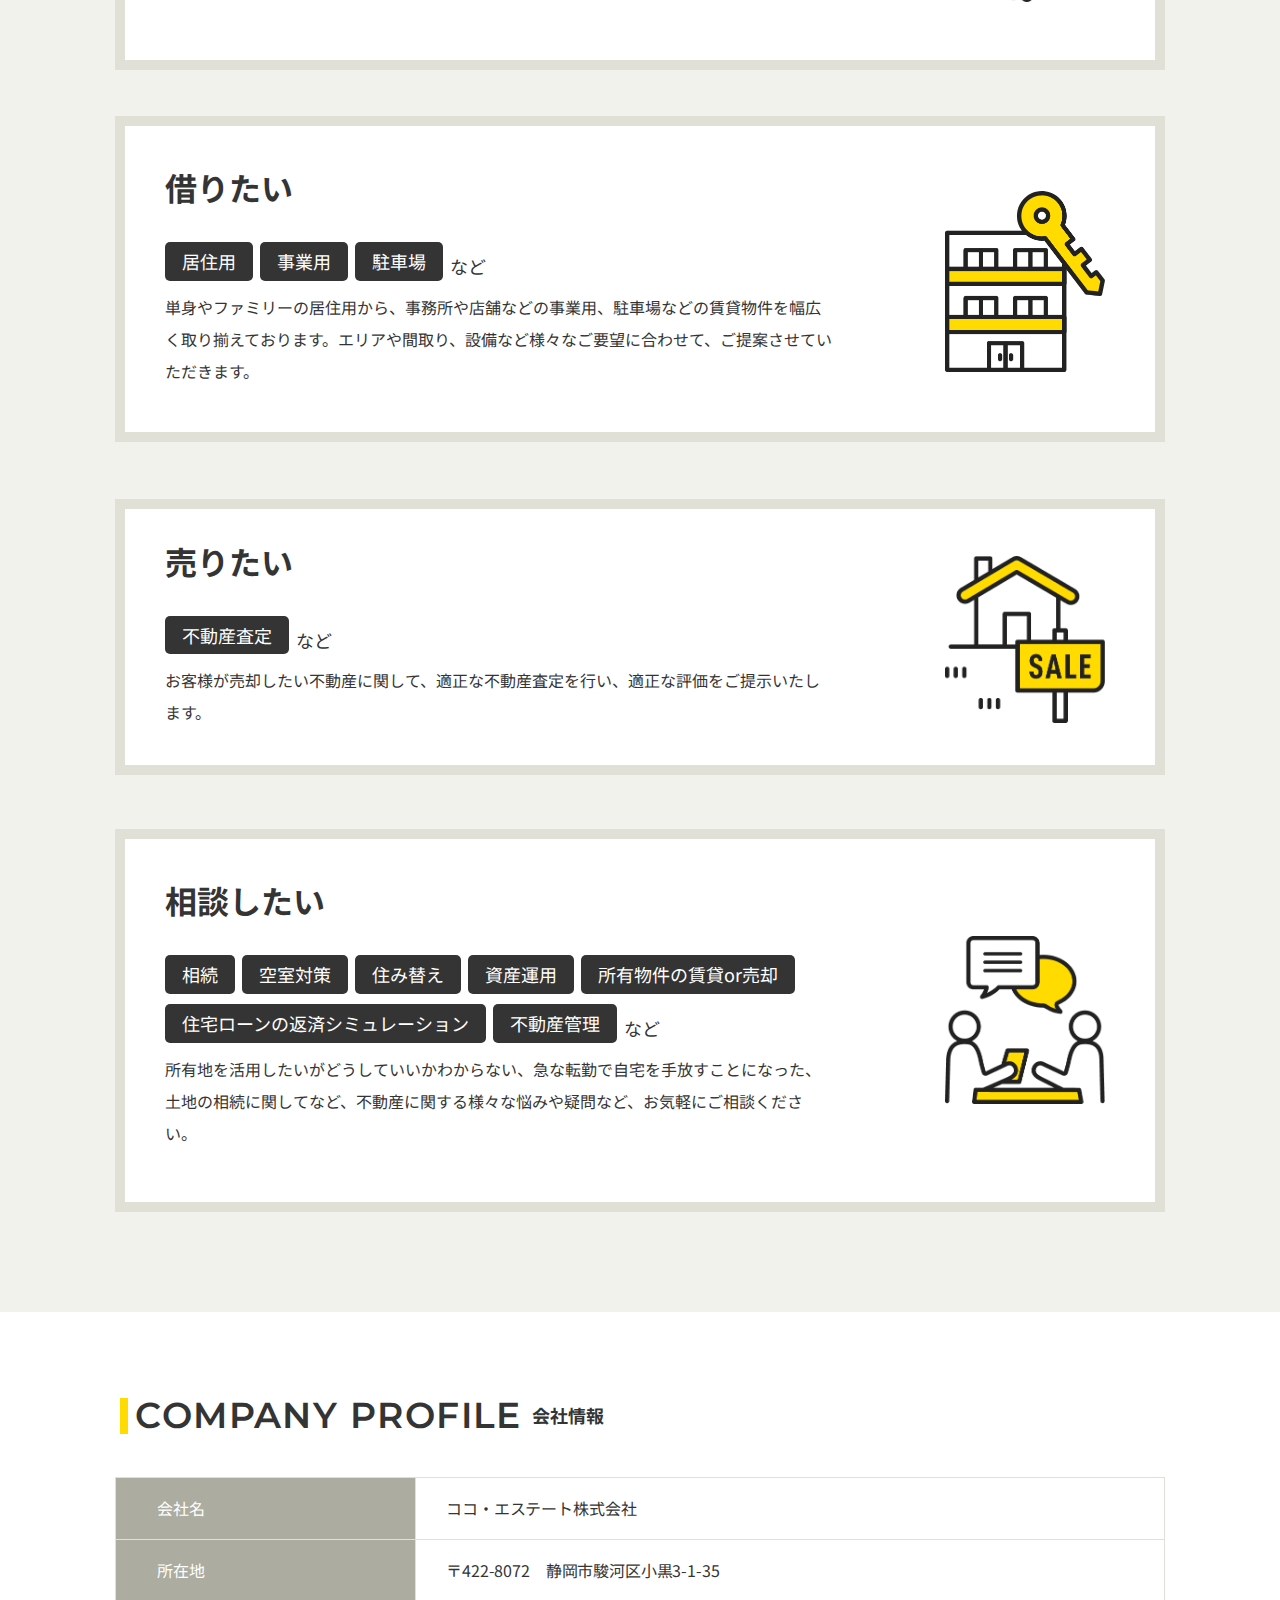
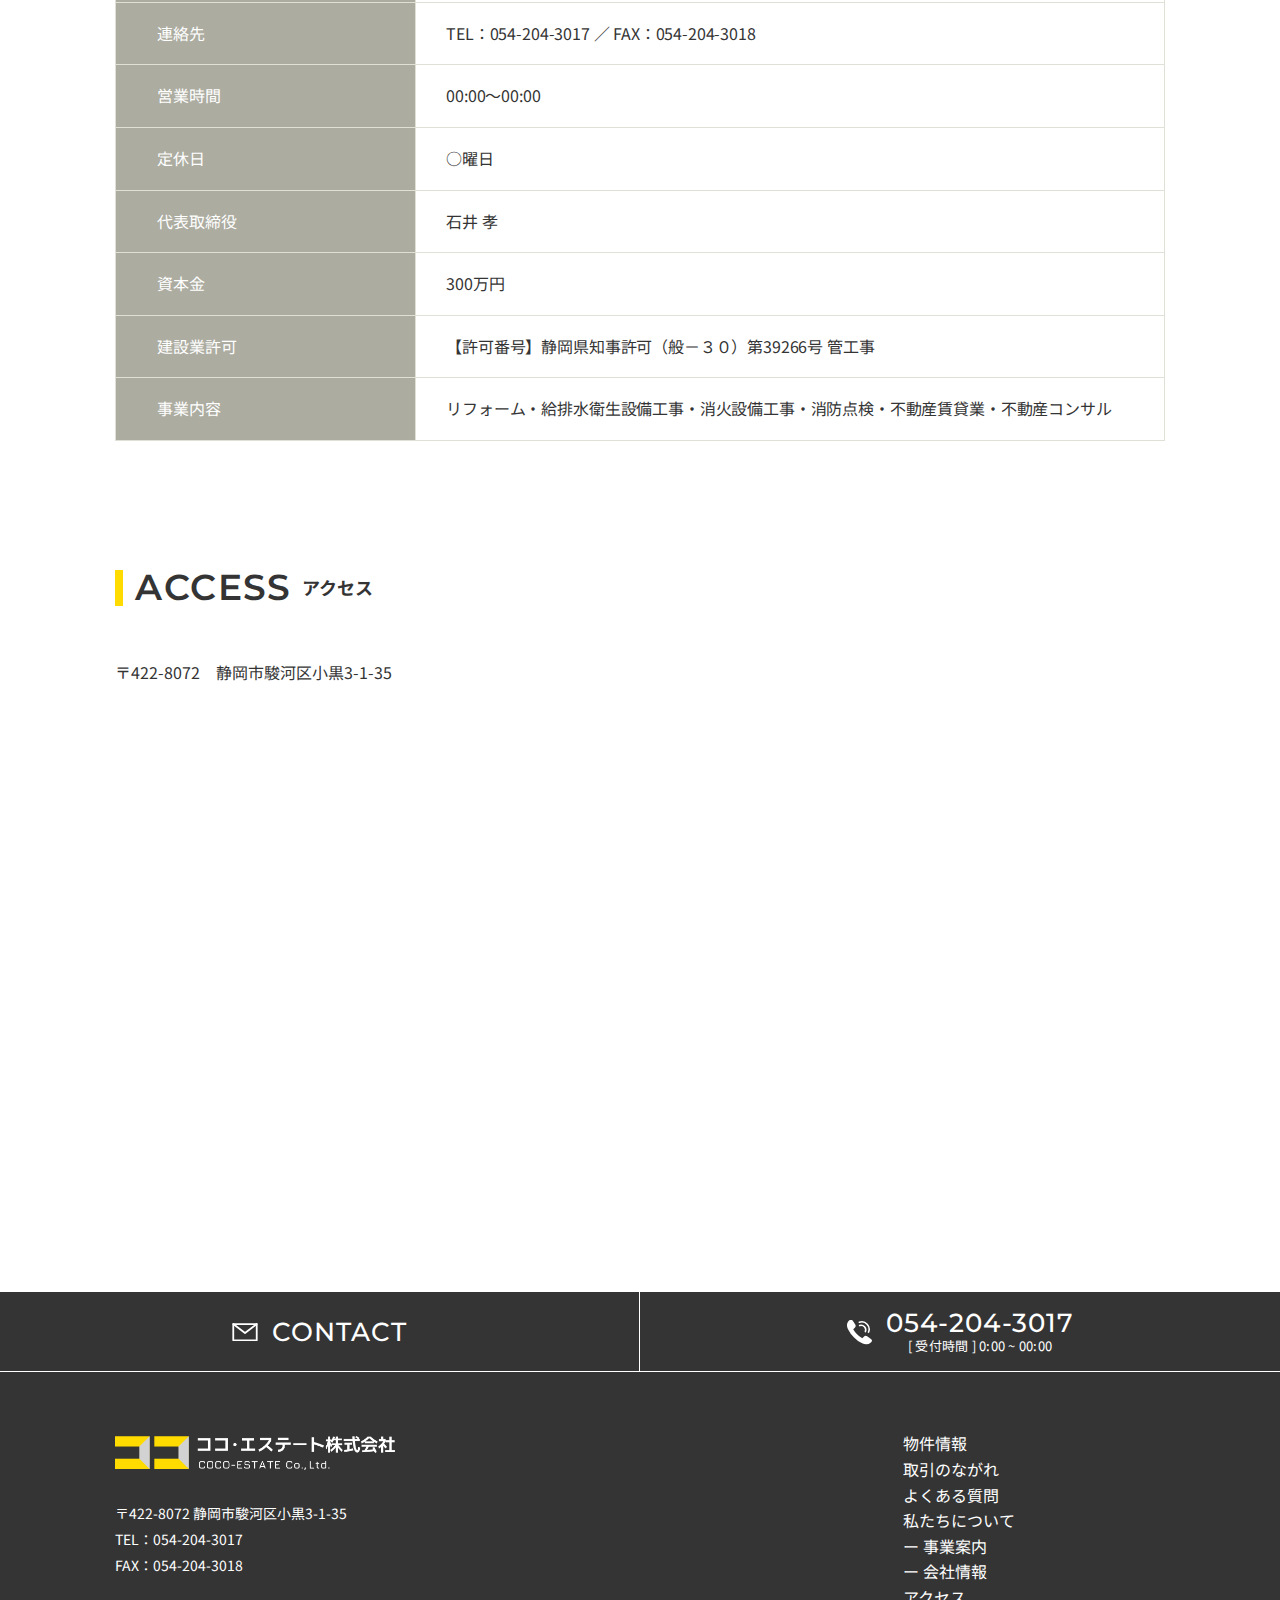
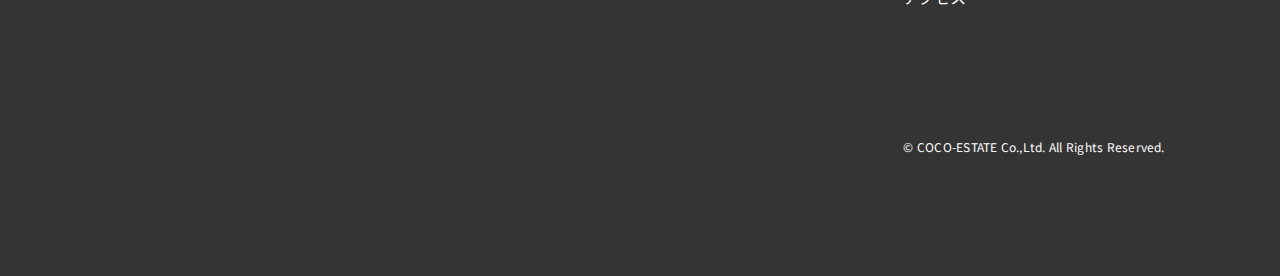
==== commit 5aeef96d: "各種修正" ====
--- a/about.html
+++ b/about.html
@@ -53,7 +53,7 @@
                     </li>
                     <li class="p-header-nav__btn" role="listitem">
                         <a class="header-nav__button" href="/contact.html">
-                            <img src="./assets/img/header/header_mail.svg" alt="">
+                            <img src="./assets/img/header/header_mail.svg" alt="header_mail">
                             <span class="p-header-nav__contact">CONTACT</span>
                         </a>
                     </li>
@@ -90,7 +90,7 @@
                     <h1>ABOUT US</h1>
                     <p>私たちについて</p>
                 </div>
-                <div class="p-AboutFv__img"><img src="./assets/img/about/AboutFV.png" alt=""></div>
+                <div class="p-AboutFv__img"><img src="./assets/img/about/AboutFV.png" alt="AboutFV"></div>
             </div>
         </div>
 
@@ -114,22 +114,26 @@
             </div>
             <div class="p-AboutService__lists">
                 <a href="#" class="p-AboutService__list">
-                    <div class="p-AboutService__list-img"><img src="./assets/img/about/service/service-img1.png" alt="">
+                    <div class="p-AboutService__list-img"><img src="./assets/img/about/service/service-img1.png"
+                            alt="service-img">
                         <p>買いたい</p>
                     </div>
                 </a>
                 <a href="#" class="p-AboutService__list">
-                    <div class="p-AboutService__list-img"><img src="./assets/img/about/service/service-img2.png" alt="">
+                    <div class="p-AboutService__list-img"><img src="./assets/img/about/service/service-img2.png"
+                            alt="service-img">
                         <p>借りたい</p>
                     </div>
                 </a>
                 <a href="#" class="p-AboutService__list">
-                    <div class="p-AboutService__list-img"><img src="./assets/img/about/service/service-img3.png" alt="">
+                    <div class="p-AboutService__list-img"><img src="./assets/img/about/service/service-img3.png"
+                            alt="service-img">
                         <p>売りたい</p>
                     </div>
                 </a>
                 <a href="#" class="p-AboutService__list">
-                    <div class="p-AboutService__list-img"><img src="./assets/img/about/service/service-img4.png" alt="">
+                    <div class="p-AboutService__list-img"><img src="./assets/img/about/service/service-img4.png"
+                            alt="service-img">
                         <p>相談したい</p>
                     </div>
                 </a>
@@ -142,7 +146,8 @@
                         </p>
                         <p>お客様がどういう目的で、どのような不動産を探しているかの詳細をお伺いし、豊富なネットワークの中からお客様が求める不動産を探し、ご提案させていただきます。</p>
                     </div>
-                    <div class="p-AboutService__item-img"><img src="./assets/img/about/service/service-img1.png" alt="">
+                    <div class="p-AboutService__item-img"><img src="./assets/img/about/service/service-img1.png"
+                            alt="service-img">
                     </div>
                 </div>
                 <div class="p-AboutService__item">
@@ -152,7 +157,8 @@
                         <p>単身やファミリーの居住用から、事務所や店舗<span>など</span>の事業用、駐車場<span>など</span>の賃貸物件を幅広く取り揃えております。エリアや間取り、設備<span>など</span>様々なご要望に合わせて、ご提案させていただきます。
                         </p>
                     </div>
-                    <div class="p-AboutService__item-img"><img src="./assets/img/about/service/service-img2.png" alt="">
+                    <div class="p-AboutService__item-img"><img src="./assets/img/about/service/service-img2.png"
+                            alt="service-img">
                     </div>
                 </div>
                 <div class="p-AboutService__item">
@@ -161,7 +167,8 @@
                         <p><span>不動産査定</span><span>など</span></p>
                         <p>お客様が売却したい不動産に関して、適正な不動産査定を行い、適正な評価をご提示いたします。</p>
                     </div>
-                    <div class="p-AboutService__item-img"><img src="./assets/img/about/service/service-img3.png" alt="">
+                    <div class="p-AboutService__item-img"><img src="./assets/img/about/service/service-img3.png"
+                            alt="service-img">
                     </div>
                 </div>
                 <div href="#" class="p-AboutService__item">
@@ -172,7 +179,8 @@
                         <p>所有地を活用したいがどうしていいかわからない、急な転勤で自宅を手放すことになった、土地の相続に関して<span>など</span>、不動産に関する様々な悩みや疑問<span>など</span>、お気軽にご相談ください。
                         </p>
                     </div>
-                    <div class="p-AboutService__item-img"><img src="./assets/img/about/service/service-img4.png" alt="">
+                    <div class="p-AboutService__item-img"><img src="./assets/img/about/service/service-img4.png"
+                            alt="service-img">
                     </div>
                 </div>
             </div>
@@ -264,7 +272,7 @@
             <div class="p-footer__bottom">
                 <div class="p-footer__bottom-left">
                     <a href="#" class="p-footer__bottom-left-img"><img src="./assets/img/footer/footer-logo.png"
-                            alt=""></a>
+                            alt="footer-logo"></a>
                     <p>〒422-8072 静岡市駿河区小黒3-1-35<br>
                         TEL：054-204-3017<br>
                         FAX：054-204-3018</p>
--- a/assets/css/style.css
+++ b/assets/css/style.css
@@ -139,12 +139,12 @@
 }
 @media screen and (min-width: 600px) and (max-width: 1023px) {
   .l-result {
-    padding: 0 0 70px;
+    padding: 50px 0 70px;
   }
 }
 @media screen and (max-width: 599px) {
   .l-result {
-    padding: 0 0 50px;
+    padding: 50px 0 50px;
   }
 }
 
@@ -666,9 +666,23 @@
   }
 }
 
+.p-confirm > p {
+  display: -webkit-box;
+  display: -ms-flexbox;
+  display: flex;
+  -webkit-box-pack: center;
+      -ms-flex-pack: center;
+          justify-content: center;
+}
+.p-confirm .wpcf7-previous {
+  margin-right: 30px;
+}
+
+.wpcf7-spinner {
+  display: none;
+}
+
 .c-submit__btn {
-  width: 300px;
-  height: 64px;
   border-radius: 4px;
   text-decoration: none;
   font-size: 18px;
@@ -677,17 +691,38 @@
   cursor: pointer;
   -webkit-transition: 0.3s;
   transition: 0.3s;
+  padding: 21px 72px;
+  background: #343434;
+  color: #fff;
 }
 .c-submit__btn:hover {
   opacity: 0.8;
 }
 
-.back {
+.wpcf7-previous,
+.wpcf7-submit {
+  border-radius: 4px;
+  text-decoration: none;
+  font-size: 18px;
+  display: inline-block;
+  text-align: center;
+  cursor: pointer;
+  -webkit-transition: 0.3s;
+  transition: 0.3s;
+}
+.wpcf7-previous:hover,
+.wpcf7-submit:hover {
+  opacity: 0.8;
+}
+
+.wpcf7-previous {
+  padding: 21px 45px;
   background: #fff;
   color: #343434;
 }
 
-.send {
+.wpcf7-submit {
+  padding: 21px 72px;
   background: #343434;
   color: #fff;
 }
@@ -732,7 +767,7 @@
 .p-header__nav {
   height: 100%;
 }
-.p-header__nav ul {
+.p-header__nav .p-header__nav-items {
   display: -webkit-box;
   display: -ms-flexbox;
   display: flex;
@@ -744,77 +779,55 @@
           align-items: center;
   height: 80px;
 }
-.p-header__nav .p-header__nav-item {
-  padding-top: 7px;
-}
-.p-header__nav .p-header__nav-item:nth-child(1) {
+.p-header__nav li {
+  display: -webkit-box;
+  display: -ms-flexbox;
+  display: flex;
+  height: 100%;
+}
+.p-header__nav li:nth-child(1) {
   padding-right: 49px;
 }
 @media screen and (min-width: 1023px) and (max-width: 1145px) {
-  .p-header__nav .p-header__nav-item:nth-child(1) {
+  .p-header__nav li:nth-child(1) {
     padding-right: 20px;
   }
 }
-.p-header__nav .p-header__nav-item:nth-child(2) {
+.p-header__nav li:nth-child(2) {
   padding-right: 31px;
 }
 @media screen and (min-width: 1023px) and (max-width: 1145px) {
-  .p-header__nav .p-header__nav-item:nth-child(2) {
+  .p-header__nav li:nth-child(2) {
     padding-right: 20px;
   }
 }
-.p-header__nav .p-header__nav-item:nth-child(3) {
+.p-header__nav li:nth-child(3) {
   padding-right: 40px;
 }
 @media screen and (min-width: 1023px) and (max-width: 1145px) {
-  .p-header__nav .p-header__nav-item:nth-child(3) {
+  .p-header__nav li:nth-child(3) {
     padding-right: 20px;
   }
 }
-.p-header__nav .p-header__nav-item:nth-child(4) {
+.p-header__nav li:nth-child(4) {
   padding-right: 40px;
 }
 @media screen and (min-width: 1023px) and (max-width: 1145px) {
-  .p-header__nav .p-header__nav-item:nth-child(4) {
+  .p-header__nav li:nth-child(4) {
     padding-right: 20px;
   }
 }
-.p-header__nav .p-header__nav-item:nth-child(5) {
+.p-header__nav li:nth-child(5) {
   padding-right: 40px;
 }
 @media screen and (min-width: 1023px) and (max-width: 1145px) {
-  .p-header__nav .p-header__nav-item:nth-child(5) {
+  .p-header__nav li:nth-child(5) {
     padding-right: 20px;
   }
 }
-.p-header__nav .p-header__nav-item a {
-  position: relative;
+.p-header__nav li > a {
   padding-bottom: 3px;
   font-size: 14px;
-}
-.p-header__nav .p-header__nav-item a::before {
-  background: #ffdb00;
-  content: "";
-  width: 100%;
-  height: 2px;
-  position: absolute;
-  left: 0;
-  bottom: 0;
-  margin: auto;
-  -webkit-transform-origin: right top;
-          transform-origin: right top;
-  -webkit-transform: scale(0, 1);
-          transform: scale(0, 1);
-  -webkit-transition: -webkit-transform 0.3s;
-  transition: -webkit-transform 0.3s;
-  transition: transform 0.3s;
-  transition: transform 0.3s, -webkit-transform 0.3s;
-}
-.p-header__nav .p-header__nav-item a:hover::before {
-  -webkit-transform-origin: left top;
-          transform-origin: left top;
-  -webkit-transform: scale(1, 1);
-          transform: scale(1, 1);
 }
 .p-header__nav a {
   display: -webkit-box;
@@ -824,12 +837,59 @@
       -ms-flex-align: center;
           align-items: center;
 }
-.p-header__nav a .p-header-nav__link {
+.p-header__nav a span {
   font-size: 14px;
   color: #343434;
 }
 
-.p-header-nav__btn {
+.p-header__nav li:nth-child(4) {
+  position: relative;
+}
+.p-header__nav li:nth-child(4):hover .sub-menu {
+  display: block;
+}
+.p-header__nav li:nth-child(4) .sub-menu {
+  -webkit-transition: 1s;
+  transition: 1s;
+  display: none;
+  width: 100%;
+  position: absolute;
+  top: 100%;
+  left: -15%;
+  border: none;
+  font-weight: 300;
+}
+.p-header__nav li:nth-child(4) .sub-menu li {
+  background-color: #fff;
+  height: 45px;
+  position: relative;
+  padding: 0 0 0 10px;
+  display: -webkit-box;
+  display: -ms-flexbox;
+  display: flex;
+  -webkit-box-pack: center;
+      -ms-flex-pack: center;
+          justify-content: center;
+}
+.p-header__nav li:nth-child(4) .sub-menu li::before {
+  content: "";
+  background: url(../img/header/header_icon.svg) no-repeat center center/cover;
+  width: 17px;
+  height: 17px;
+  position: absolute;
+  top: 50%;
+  left: 17%;
+  -webkit-transform: translate(-50%, -50%);
+          transform: translate(-50%, -50%);
+}
+.p-header__nav li:nth-child(4) .sub-menu li:hover {
+  background: #f2f2ef;
+}
+.p-header__nav li:nth-child(4) .sub-menu li a {
+  font-size: 14px;
+}
+
+.p-header__nav-items > li:last-child {
   background: #222222;
   color: #fff;
   font-size: 16px;
@@ -837,126 +897,183 @@
   transition: 0.3s;
   height: 80px;
   width: 190px;
+  display: -webkit-box;
+  display: -ms-flexbox;
+  display: flex;
+  -webkit-box-pack: center;
+      -ms-flex-pack: center;
+          justify-content: center;
+  -webkit-box-align: center;
+      -ms-flex-align: center;
+          align-items: center;
   font-family: "Montserrat", sans-serif;
-}
-.p-header-nav__btn:hover {
+  position: relative;
+}
+.p-header__nav-items > li:last-child::before {
+  content: "";
+  background: url(../img/header/header_mail.svg) no-repeat center center/cover;
+  width: 17px;
+  height: 12px;
+  position: absolute;
+  left: 25%;
+  top: 50%;
+  -webkit-transform: translate(-50%, -50%);
+          transform: translate(-50%, -50%);
+}
+.p-header__nav-items > li:last-child:hover {
   opacity: 0.8;
 }
-.p-header-nav__btn a {
+.p-header__nav-items > li:last-child a {
   height: 80px;
   width: 190px;
   -webkit-box-pack: center;
       -ms-flex-pack: center;
           justify-content: center;
-}
-.p-header-nav__btn a img {
-  width: 17px;
-  height: 12px;
-}
-.p-header-nav__btn span {
+  padding-left: 20px;
+}
+.p-header__nav-items > li:last-child span {
   margin-left: 10px;
 }
 
-.p-drawer {
+.p-drawer__icon {
+  display: none;
+  position: fixed;
+  right: 10%;
+  top: 10px;
+  z-index: 41;
+  text-align: center;
+  cursor: pointer;
+  -webkit-transition: all 0.5s ease 0s;
+  transition: all 0.5s ease 0s;
+  background: transparent;
+  -webkit-box-shadow: none;
+          box-shadow: none;
+  border: none;
+  padding: 0;
+}
+@media screen and (min-width: 600px) and (max-width: 1023px) {
+  .p-drawer__icon {
+    display: block;
+  }
+}
+@media screen and (max-width: 599px) {
+  .p-drawer__icon {
+    display: block;
+  }
+}
+
+.p-drawer__bars {
+  display: inline-block;
+  width: 22px;
+  height: 14px;
   position: relative;
-}
-@media screen and (min-width: 1024px) {
-  .p-drawer {
-    display: none;
-  }
-}
-.p-drawer__icon {
+  vertical-align: bottom;
+}
+.p-drawer__bars span {
   position: absolute;
-  top: -15px;
-  right: 1rem;
-  z-index: 42;
-  cursor: pointer;
-}
-.p-drawer__icon span {
-  position: absolute;
+  right: 0;
+  left: 0;
+  display: block;
+  background: #ffdb00;
+  width: 100%;
+  height: 2px;
+  border-radius: 0;
+  -webkit-transition: all 0.5s linear 0s;
+  transition: all 0.5s linear 0s;
+}
+.p-drawer__bars span:nth-of-type(1) {
   top: 0;
-  right: 0;
-  width: 33px;
-  height: 7px;
-  background: #111;
-  -webkit-transition: top 0.3s linear, -webkit-transform 0.3s linear;
-  transition: top 0.3s linear, -webkit-transform 0.3s linear;
-  transition: transform 0.3s linear, top 0.3s linear;
-  transition: transform 0.3s linear, top 0.3s linear, -webkit-transform 0.3s linear;
-}
-.p-drawer__icon span:nth-of-type(2) {
-  top: 11px;
-}
-.p-drawer__icon span:nth-of-type(3) {
-  top: 22px;
-}
-.p-drawer__icon.active span:nth-of-type(1) {
+}
+.p-drawer__bars span:nth-of-type(2) {
+  top: 6px;
+}
+.p-drawer__bars span:nth-of-type(3) {
+  top: 12px;
+}
+.is-checked .p-drawer__bars span:nth-of-type(1) {
+  top: 10px;
+  -webkit-transform: rotate(-45deg);
+          transform: rotate(-45deg);
+  background: #343434;
+}
+.is-checked .p-drawer__bars span:nth-of-type(2) {
+  background: transparent;
+}
+.is-checked .p-drawer__bars span:nth-of-type(3) {
   top: 10px;
   -webkit-transform: rotate(45deg);
           transform: rotate(45deg);
   background: #343434;
 }
-.p-drawer__icon.active span:nth-of-type(2) {
-  display: none;
-}
-.p-drawer__icon.active span:nth-of-type(3) {
-  top: 10px;
-  -webkit-transform: rotate(-45deg);
-          transform: rotate(-45deg);
-  background: #343434;
-}
-
-.p-drawer__panel {
+
+.p-drawer__content-cover {
   position: fixed;
+  visibility: hidden;
+  opacity: 0;
+  -webkit-transform: translateX(0);
+          transform: translateX(0);
   top: 0;
-  right: 0;
-  z-index: 41;
-  padding: 8rem 0rem 2rem;
-  width: 50vw;
-  height: 100vh;
+  bottom: auto;
+  width: 100%;
+  height: 100%;
+  max-width: 100%;
+  -webkit-transition: all 0.5s linear 0s;
+  transition: all 0.5s linear 0s;
   background: #ffdb00;
-  translate: 100vw;
-  opacity: 0;
-  -webkit-transition: 0.5s;
-  transition: 0.5s;
-}
-@media screen and (max-width: 599px) {
-  .p-drawer__panel {
-    width: 80vw;
-  }
-}
-.p-drawer__panel ul {
+  z-index: 40;
+  padding-top: 36px;
+}
+.p-drawer__content-cover.is-checked {
+  visibility: visible;
+  opacity: 0.9;
+}
+.p-drawer__content-cover .p-drawer__logo {
+  width: 280px;
+  margin: 40px auto;
+  display: block;
+  background: #fff;
+  padding: 10px;
+  text-align: center;
+}
+.p-drawer__content-cover .p-drawer__logo img {
+  margin: 0px auto;
+  width: 95%;
+}
+.p-drawer__content-cover .p-drawer__content-list {
   list-style: none;
-}
-.p-drawer__panel li {
-  padding: 1.75rem 0;
-  border-bottom: 1px dotted #343434;
+  margin: 0 auto;
+  padding: 0;
+  width: 200px;
+  max-width: 100%;
+}
+.p-drawer__content-cover .p-drawer__content-list .sub-menu li {
+  font-size: 13px;
+}
+.p-drawer__content-cover .p-drawer__content-list .sub-menu li a {
+  padding: 5px 5px 5px 15px;
   position: relative;
 }
-.p-drawer__panel li:first-child {
-  border-top: 1px dotted #343434;
-}
-.p-drawer__panel li::before {
+.p-drawer__content-cover .p-drawer__content-list .sub-menu li a::before {
   content: "";
+  height: 1px;
+  width: 10px;
+  background: #000;
   position: absolute;
   top: 50%;
-  right: 79px;
+  left: 33%;
   -webkit-transform: translate(-50%, -50%);
           transform: translate(-50%, -50%);
-  background: url(../img/fv/Icon\ awesome-caret-right.svg) no-repeat center center/contain;
-  width: 15px;
-  height: 14px;
-}
-.p-drawer__panel a {
+}
+.p-drawer__content-cover .p-drawer__content-list li:nth-child(4) > a {
+  padding: 12px 30px 5px 16px;
+}
+.p-drawer__content-cover .p-drawer__content-list li a {
   text-decoration: none;
+  display: block;
+  position: relative;
+  padding: 12px 30px 12px 16px;
   color: #343434;
-  font-size: 1rem;
-  display: block;
-  padding-left: 30px;
-}
-.p-drawer__panel.active {
-  translate: 0;
-  opacity: 1;
+  text-align: center;
 }
 
 .p-fv {
@@ -1226,6 +1343,11 @@
       -ms-flex-align: center;
           align-items: center;
 }
+.p-search .p-search__btn-buy-btn .active,
+.p-search .p-search__btn-borrow-btn .active {
+  background: #ffdb00;
+  color: #343434;
+}
 @media screen and (min-width: 1023px) and (max-width: 1359px) {
   .p-search .p-search__btn-buy-btn,
   .p-search .p-search__btn-borrow-btn {
@@ -1340,11 +1462,18 @@
     margin-top: 80px;
   }
 }
-.p-result__item:first-child {
-  margin-top: 50px;
-}
-.p-result__item:last-child {
-  margin-bottom: 0;
+@media screen and (min-width: 600px) and (max-width: 1023px) {
+  .p-result__item {
+    width: calc(50% - 24px);
+    margin-right: 48px;
+    margin-top: 60px;
+  }
+  .p-result__item:nth-child(2n) {
+    margin-right: 0;
+  }
+  .p-result__item:nth-child(-n+2) {
+    margin-top: 80px;
+  }
 }
 .p-result__item-img {
   position: relative;
@@ -1399,6 +1528,14 @@
   left: 1%;
   -webkit-transform: translate(-50%, -50%);
           transform: translate(-50%, -50%);
+}
+
+.p-result__item.is-hidden {
+  visibility: hidden;
+  opacity: 0;
+  height: 0;
+  margin: 0 10px;
+  padding: 0;
 }
 
 .p-result__btn {
@@ -1617,26 +1754,19 @@
     padding: 1% 3%;
   }
 }
-.p-AboutFv__breadcrumb p {
-  color: #343434;
-  font-size: 13px;
-  margin-right: 22px;
-  position: relative;
-}
-.p-AboutFv__breadcrumb p::before {
-  content: ">";
-  position: absolute;
-  top: 50%;
-  right: -19px;
-  font-size: 14px;
-  -webkit-transform: translate(-50%, -50%);
-          transform: translate(-50%, -50%);
-}
-.p-AboutFv__breadcrumb p:last-child {
-  margin-right: 0;
-}
-.p-AboutFv__breadcrumb p:last-child::before {
-  content: none;
+.p-AboutFv__breadcrumb > span {
+  margin: 0 8px;
+}
+.p-AboutFv__breadcrumb > span:first-child {
+  margin: 0 8px 0 0;
+}
+.p-AboutFv__breadcrumb .category {
+  text-wrap: nowrap;
+}
+@media screen and (max-width: 599px) {
+  .p-AboutFv__breadcrumb span {
+    font-size: 14px;
+  }
 }
 .p-AboutFv__wrap {
   display: -webkit-box;
@@ -1731,6 +1861,7 @@
   }
 }
 .p-AboutFv__img {
+  margin-top: 3%;
   width: 70.27%;
   -ms-flex-negative: 0;
       flex-shrink: 0;
@@ -2343,13 +2474,13 @@
   line-height: 1.8571428571;
 }
 
-.p-footer__bottom-right > ul {
+.p-footer__bottom-right-list {
   display: -webkit-box;
   display: -ms-flexbox;
   display: flex;
 }
 @media screen and (min-width: 600px) and (max-width: 1023px) {
-  .p-footer__bottom-right > ul {
+  .p-footer__bottom-right-list {
     -webkit-box-orient: vertical;
     -webkit-box-direction: normal;
         -ms-flex-flow: column;
@@ -2358,7 +2489,7 @@
   }
 }
 @media screen and (max-width: 599px) {
-  .p-footer__bottom-right > ul {
+  .p-footer__bottom-right-list {
     -webkit-box-orient: vertical;
     -webkit-box-direction: normal;
         -ms-flex-flow: column;
@@ -2366,51 +2497,58 @@
     margin-top: 20px;
   }
 }
-.p-footer__bottom-right > ul > li {
+.p-footer__bottom-right-list li {
   padding-left: 60px;
 }
 @media screen and (min-width: 1023px) and (max-width: 1200px) {
-  .p-footer__bottom-right > ul > li {
+  .p-footer__bottom-right-list li {
     padding-left: 30px;
   }
 }
 @media screen and (min-width: 600px) and (max-width: 1023px) {
-  .p-footer__bottom-right > ul > li {
+  .p-footer__bottom-right-list li {
     padding-left: 3%;
     padding-bottom: 2%;
   }
 }
 @media screen and (max-width: 599px) {
-  .p-footer__bottom-right > ul > li {
+  .p-footer__bottom-right-list li {
     padding-left: 3%;
     padding-bottom: 2%;
   }
 }
-.p-footer__bottom-right > ul > li > a {
+.p-footer__bottom-right-list li a {
   font-size: 15px;
 }
 
-.p-footer__bottom-right-about ul {
-  margin-top: 6px;
-}
-.p-footer__bottom-right-about li {
-  font-size: 14px;
-  line-height: 2.1428571429;
-}
-
-@media screen and (min-width: 600px) and (max-width: 1023px) {
-  .p-footer__bottom-right-TopAbout ul {
+@media screen and (max-width: 599px) {
+  .p-footer__bottom-right-list li:nth-child(4) .sub-menu {
     padding-left: 3%;
   }
 }
-@media screen and (max-width: 599px) {
-  .p-footer__bottom-right-TopAbout ul {
-    padding-left: 3%;
-  }
-}
-.p-footer__bottom-right-TopAbout li {
+.p-footer__bottom-right-list li:nth-child(4) .sub-menu li {
   font-size: 14px;
   margin-top: 10px;
+  padding-bottom: 0;
+}
+@media screen and (min-width: 1024px) {
+  .p-footer__bottom-right-list li:nth-child(4) .sub-menu li {
+    padding-left: 41%;
+  }
+}
+.p-footer__bottom-right-list li:nth-child(4) .sub-menu li a {
+  position: relative;
+}
+.p-footer__bottom-right-list li:nth-child(4) .sub-menu li a::before {
+  content: "";
+  height: 1px;
+  width: 10px;
+  background: #fff;
+  position: absolute;
+  top: 50%;
+  left: -10px;
+  -webkit-transform: translate(-50%, -50%);
+          transform: translate(-50%, -50%);
 }
 
 @media (min-width: 768px) {
@@ -2689,43 +2827,21 @@
   display: -webkit-box;
   display: -ms-flexbox;
   display: flex;
-}
-@media screen and (min-width: 1024px) {
-  .p-single__breadcrumb {
-    padding-top: 21px;
-    padding-left: 123px;
-  }
-}
-@media screen and (min-width: 600px) and (max-width: 1023px) {
-  .p-single__breadcrumb {
-    padding: 1% 3%;
-  }
-}
-@media screen and (max-width: 599px) {
-  .p-single__breadcrumb {
-    padding: 1% 3%;
-  }
-}
-.p-single__breadcrumb p {
-  color: #343434;
-  font-size: 13px;
-  margin-right: 22px;
-  position: relative;
-}
-.p-single__breadcrumb p::before {
-  content: ">";
-  position: absolute;
-  top: 50%;
-  right: -19px;
-  font-size: 14px;
-  -webkit-transform: translate(-50%, -50%);
-          transform: translate(-50%, -50%);
-}
-.p-single__breadcrumb p:last-child {
-  margin-right: 0;
-}
-.p-single__breadcrumb p:last-child::before {
-  content: none;
+  padding: 1% 3%;
+}
+.p-single__breadcrumb .category {
+  text-wrap: nowrap;
+}
+@media screen and (max-width: 599px) {
+  .p-single__breadcrumb span {
+    font-size: 14px;
+  }
+}
+.p-single__breadcrumb > span {
+  margin: 0 8px;
+}
+.p-single__breadcrumb > span:first-child {
+  margin: 0 8px 0 0;
 }
 
 .p-single__info {
@@ -2746,18 +2862,8 @@
 }
 .p-single__info .p-single__label {
   display: inline-block;
-  width: 92px;
-  height: 35px;
-  display: -webkit-box;
-  display: -ms-flexbox;
-  display: flex;
-  -webkit-box-align: center;
-      -ms-flex-align: center;
-          align-items: center;
-  -webkit-box-pack: center;
-      -ms-flex-pack: center;
-          justify-content: center;
   font-size: 16px;
+  padding: 5px 8px;
   color: #fff;
   background: #343434;
 }
@@ -2838,15 +2944,11 @@
 .p-single__btn .p-single__btn-inner {
   width: 61%;
   margin: 0px auto;
-  display: -webkit-box;
-  display: -ms-flexbox;
-  display: flex;
-  -webkit-box-pack: justify;
-      -ms-flex-pack: justify;
-          justify-content: space-between;
-  -webkit-box-align: center;
-      -ms-flex-align: center;
-          align-items: center;
+}
+@media screen and (min-width: 1024px) {
+  .p-single__btn .p-single__btn-inner {
+    position: relative;
+  }
 }
 @media screen and (min-width: 600px) and (max-width: 1023px) {
   .p-single__btn .p-single__btn-inner {
@@ -2855,21 +2957,45 @@
     -webkit-box-pack: center;
         -ms-flex-pack: center;
             justify-content: center;
+    display: -webkit-box;
+    display: -ms-flexbox;
+    display: flex;
+    -webkit-box-align: center;
+        -ms-flex-align: center;
+            align-items: center;
   }
 }
 @media screen and (max-width: 599px) {
   .p-single__btn .p-single__btn-inner {
     width: 100%;
     padding: 0 15px;
+    display: -webkit-box;
+    display: -ms-flexbox;
+    display: flex;
+    -webkit-box-align: center;
+        -ms-flex-align: center;
+            align-items: center;
     -webkit-box-pack: center;
         -ms-flex-pack: center;
             justify-content: center;
   }
 }
-.p-single__btn a:nth-child(1), .p-single__btn a:nth-child(3) {
+@media screen and (min-width: 1024px) {
+  .p-single__btn .p-single__btn-prev,
+  .p-single__btn .p-single__btn-next,
+  .p-single__btn .p-single__btn-back {
+    position: absolute;
+    top: 50%;
+    -webkit-transform: translate(-50%, -50%);
+            transform: translate(-50%, -50%);
+  }
+}
+.p-single__btn .p-single__btn-prev a,
+.p-single__btn .p-single__btn-next a {
   position: relative;
 }
-.p-single__btn a:nth-child(1)::before, .p-single__btn a:nth-child(3)::before {
+.p-single__btn .p-single__btn-prev a::before,
+.p-single__btn .p-single__btn-next a::before {
   content: "";
   width: 6px;
   height: 10px;
@@ -2877,22 +3003,34 @@
   position: absolute;
   background: url(../img/single/arrow.svg) no-repeat center center/cover;
 }
-.p-single__btn a:nth-child(1)::before {
+@media screen and (min-width: 1024px) {
+  .p-single__btn .p-single__btn-prev {
+    left: 0%;
+    width: 100px;
+    display: -webkit-box;
+    display: -ms-flexbox;
+    display: flex;
+    -webkit-box-pack: start;
+        -ms-flex-pack: start;
+            justify-content: flex-start;
+  }
+}
+.p-single__btn .p-single__btn-prev a::before {
   left: -62%;
   -webkit-transform: translate(-50%, -50%) rotate(-180deg);
           transform: translate(-50%, -50%) rotate(-180deg);
 }
 @media screen and (min-width: 600px) and (max-width: 1023px) {
-  .p-single__btn a:nth-child(1)::before {
+  .p-single__btn .p-single__btn-prev a::before {
     left: -38%;
   }
 }
 @media screen and (max-width: 599px) {
-  .p-single__btn a:nth-child(1)::before {
+  .p-single__btn .p-single__btn-prev a::before {
     left: -38%;
   }
 }
-.p-single__btn a:nth-child(2) {
+.p-single__btn .p-single__btn-back {
   width: 300px;
   display: inline-block;
   text-align: center;
@@ -2910,32 +3048,52 @@
       -ms-flex-flow: column;
           flex-flow: column;
   height: 54px;
+  cursor: pointer;
   background: #ffdb00;
 }
-@media screen and (min-width: 600px) and (max-width: 1023px) {
-  .p-single__btn a:nth-child(2) {
+@media screen and (min-width: 1024px) {
+  .p-single__btn .p-single__btn-back {
+    left: 50%;
+  }
+}
+@media screen and (min-width: 600px) and (max-width: 1023px) {
+  .p-single__btn .p-single__btn-back {
     width: 220px;
     margin: 0 60px;
   }
 }
 @media screen and (max-width: 599px) {
-  .p-single__btn a:nth-child(2) {
+  .p-single__btn .p-single__btn-back {
     margin: 0 30px;
     width: 120px;
   }
 }
-.p-single__btn a:nth-child(3)::before {
-  right: -83%;
+.p-single__btn .p-single__btn-next {
+  left: 100%;
+}
+@media screen and (min-width: 1024px) {
+  .p-single__btn .p-single__btn-next a {
+    width: 100px;
+    display: -webkit-box;
+    display: -ms-flexbox;
+    display: flex;
+    -webkit-box-pack: end;
+        -ms-flex-pack: end;
+            justify-content: flex-end;
+  }
+}
+.p-single__btn .p-single__btn-next a::before {
+  right: -25%;
   -webkit-transform: translate(-50%, -50%);
           transform: translate(-50%, -50%);
 }
 @media screen and (min-width: 600px) and (max-width: 1023px) {
-  .p-single__btn a:nth-child(3)::before {
+  .p-single__btn .p-single__btn-next a::before {
     right: -50%;
   }
 }
 @media screen and (max-width: 599px) {
-  .p-single__btn a:nth-child(3)::before {
+  .p-single__btn .p-single__btn-next a::before {
     right: -50%;
   }
 }
@@ -3192,6 +3350,9 @@
     -ms-flex-wrap: wrap;
         flex-wrap: wrap;
   }
+}
+.p-AboutService .active {
+  background: #ffdb00;
 }
 .p-AboutService__list {
   margin-right: 13px;
@@ -3214,6 +3375,9 @@
   position: relative;
   width: calc(25% - 9.75px);
 }
+.p-AboutService__list:hover {
+  background: #ffdb00;
+}
 .p-AboutService__list:last-child {
   margin-right: 0;
 }
@@ -3559,43 +3723,21 @@
   display: -webkit-box;
   display: -ms-flexbox;
   display: flex;
-}
-@media screen and (min-width: 1024px) {
-  .p-contactFv__breadcrumb {
-    padding-top: 21px;
-    padding-left: 123px;
-  }
-}
-@media screen and (min-width: 600px) and (max-width: 1023px) {
-  .p-contactFv__breadcrumb {
-    padding: 1% 3%;
-  }
-}
-@media screen and (max-width: 599px) {
-  .p-contactFv__breadcrumb {
-    padding: 1% 3%;
-  }
-}
-.p-contactFv__breadcrumb p {
-  color: #343434;
-  font-size: 13px;
-  margin-right: 22px;
-  position: relative;
-}
-.p-contactFv__breadcrumb p::before {
-  content: ">";
-  position: absolute;
-  top: 50%;
-  right: -19px;
-  font-size: 14px;
-  -webkit-transform: translate(-50%, -50%);
-          transform: translate(-50%, -50%);
-}
-.p-contactFv__breadcrumb p:last-child {
-  margin-right: 0;
-}
-.p-contactFv__breadcrumb p:last-child::before {
-  content: none;
+  padding: 1% 3%;
+}
+.p-contactFv__breadcrumb .category {
+  text-wrap: nowrap;
+}
+@media screen and (max-width: 599px) {
+  .p-contactFv__breadcrumb span {
+    font-size: 14px;
+  }
+}
+.p-contactFv__breadcrumb > span {
+  margin: 0 8px;
+}
+.p-contactFv__breadcrumb > span:first-child {
+  margin: 0 8px 0 0;
 }
 .p-contactFv__wrap {
   display: -webkit-box;
@@ -3940,7 +4082,7 @@
   color: #343434;
 }
 
-.p-contactForm__form dl {
+.wpcf7-form dl {
   width: 100%;
   margin: 0;
   max-width: 100vw;
@@ -3948,48 +4090,48 @@
   padding: 15px 0 12px;
 }
 @media screen and (min-width: 1024px) {
-  .p-contactForm__form dl {
+  .wpcf7-form dl {
     float: left;
     padding: 25px 0 18px 0;
   }
 }
 @media screen and (min-width: 600px) and (max-width: 1023px) {
-  .p-contactForm__form dl {
+  .wpcf7-form dl {
     float: left;
     padding: 25px 0 18px 0;
   }
 }
-.p-contactForm__form dl:nth-child(5) {
+.wpcf7-form dl:nth-child(5) {
   padding: 25px 0 22px 0;
 }
 @media screen and (max-width: 599px) {
-  .p-contactForm__form dl:nth-child(5) {
+  .wpcf7-form dl:nth-child(5) {
     padding: 15px 0 12px;
   }
 }
-.p-contactForm__form dl:nth-child(6) {
+.wpcf7-form dl:nth-child(6) {
   padding: 25px 0 25px 0;
 }
 @media screen and (max-width: 599px) {
-  .p-contactForm__form dl:nth-child(6) {
+  .wpcf7-form dl:nth-child(6) {
     padding: 15px 0 12px;
   }
 }
-.p-contactForm__form dl:last-of-type {
+.wpcf7-form dl:last-of-type {
   border-bottom: 1px solid #e0e0d6;
   margin-bottom: 60px;
 }
 @media screen and (min-width: 600px) and (max-width: 1023px) {
-  .p-contactForm__form dl:last-of-type {
+  .wpcf7-form dl:last-of-type {
     margin-bottom: 45px;
   }
 }
 @media screen and (max-width: 599px) {
-  .p-contactForm__form dl:last-of-type {
+  .wpcf7-form dl:last-of-type {
     margin-bottom: 30px;
   }
 }
-.p-contactForm__form dt {
+.wpcf7-form dt {
   padding: 0px 4% 11px 0%;
   display: -webkit-box;
   display: -ms-flexbox;
@@ -4000,7 +4142,7 @@
   width: 100%;
 }
 @media screen and (min-width: 1024px) {
-  .p-contactForm__form dt {
+  .wpcf7-form dt {
     -webkit-box-pack: justify;
         -ms-flex-pack: justify;
             justify-content: space-between;
@@ -4010,7 +4152,7 @@
   }
 }
 @media screen and (min-width: 600px) and (max-width: 1023px) {
-  .p-contactForm__form dt {
+  .wpcf7-form dt {
     -webkit-box-pack: justify;
         -ms-flex-pack: justify;
             justify-content: space-between;
@@ -4019,37 +4161,37 @@
     padding: 9px 4% 11px 4%;
   }
 }
-.p-contactForm__form dt span {
+.wpcf7-form dt span {
   font-size: 12px;
   color: #b42e27;
   border: 1px solid #b42e27;
   padding: 3px 5px;
 }
 @media screen and (max-width: 599px) {
-  .p-contactForm__form dt span {
+  .wpcf7-form dt span {
     margin-left: 10px;
   }
 }
-.p-contactForm__form dd {
+.wpcf7-form dd {
   width: 95%;
   margin-left: 5%;
 }
 @media screen and (min-width: 1024px) {
-  .p-contactForm__form dd {
+  .wpcf7-form dd {
     width: calc(100% - 320px);
     float: right;
     margin-left: 0;
   }
 }
 @media screen and (min-width: 600px) and (max-width: 1023px) {
-  .p-contactForm__form dd {
+  .wpcf7-form dd {
     width: calc(100% - 320px);
     float: right;
     margin-left: 0;
   }
 }
-.p-contactForm__form dd input,
-.p-contactForm__form dd textarea {
+.wpcf7-form dd input,
+.wpcf7-form dd textarea {
   -webkit-appearance: none;
   -moz-appearance: none;
   appearance: none;
@@ -4067,20 +4209,19 @@
   -webkit-transition: all 0.2s ease;
   transition: all 0.2s ease;
 }
-.p-contactForm__form dd textarea {
+.wpcf7-form dd textarea {
   height: 200px;
 }
-.p-contactForm__form .agree {
+.wpcf7-form .agree {
   font-size: 15px;
   margin-bottom: 40px;
 }
-.p-contactForm__form .submit {
+.wpcf7-form .submit {
   text-align: center;
   margin-top: 0.75em;
 }
-.p-contactForm__form .submit input {
-  width: 300px;
-  height: 64px;
+.wpcf7-form .submit input {
+  padding: 15px 39px;
   background: #343434;
   color: #fff;
   border-radius: 4px;
@@ -4093,16 +4234,16 @@
   transition: 0.3s;
 }
 @media screen and (min-width: 600px) and (max-width: 1023px) {
-  .p-contactForm__form .submit input {
-    width: 100%;
-  }
-}
-@media screen and (max-width: 599px) {
-  .p-contactForm__form .submit input {
-    width: 100%;
-  }
-}
-.p-contactForm__form .submit input:hover {
+  .wpcf7-form .submit input {
+    width: 100%;
+  }
+}
+@media screen and (max-width: 599px) {
+  .wpcf7-form .submit input {
+    width: 100%;
+  }
+}
+.wpcf7-form .submit input:hover {
   opacity: 0.8;
 }
 
@@ -4165,19 +4306,18 @@
 .p-contactForm__address .post input {
   width: 129px;
   margin-right: 20px;
-}
-@media screen and (max-width: 599px) {
-  .p-contactForm__address .post-wrap {
-    display: -webkit-box;
-    display: -ms-flexbox;
-    display: flex;
-    -webkit-box-pack: start;
-        -ms-flex-pack: start;
-            justify-content: flex-start;
-    -webkit-box-align: center;
-        -ms-flex-align: center;
-            align-items: center;
-  }
+  margin-left: 10px;
+}
+.p-contactForm__address .post-wrap {
+  display: -webkit-box;
+  display: -ms-flexbox;
+  display: flex;
+  -webkit-box-pack: start;
+      -ms-flex-pack: start;
+          justify-content: flex-start;
+  -webkit-box-align: center;
+      -ms-flex-align: center;
+          align-items: center;
 }
 .p-contactForm__address .address-level1,
 .p-contactForm__address .address-level2,
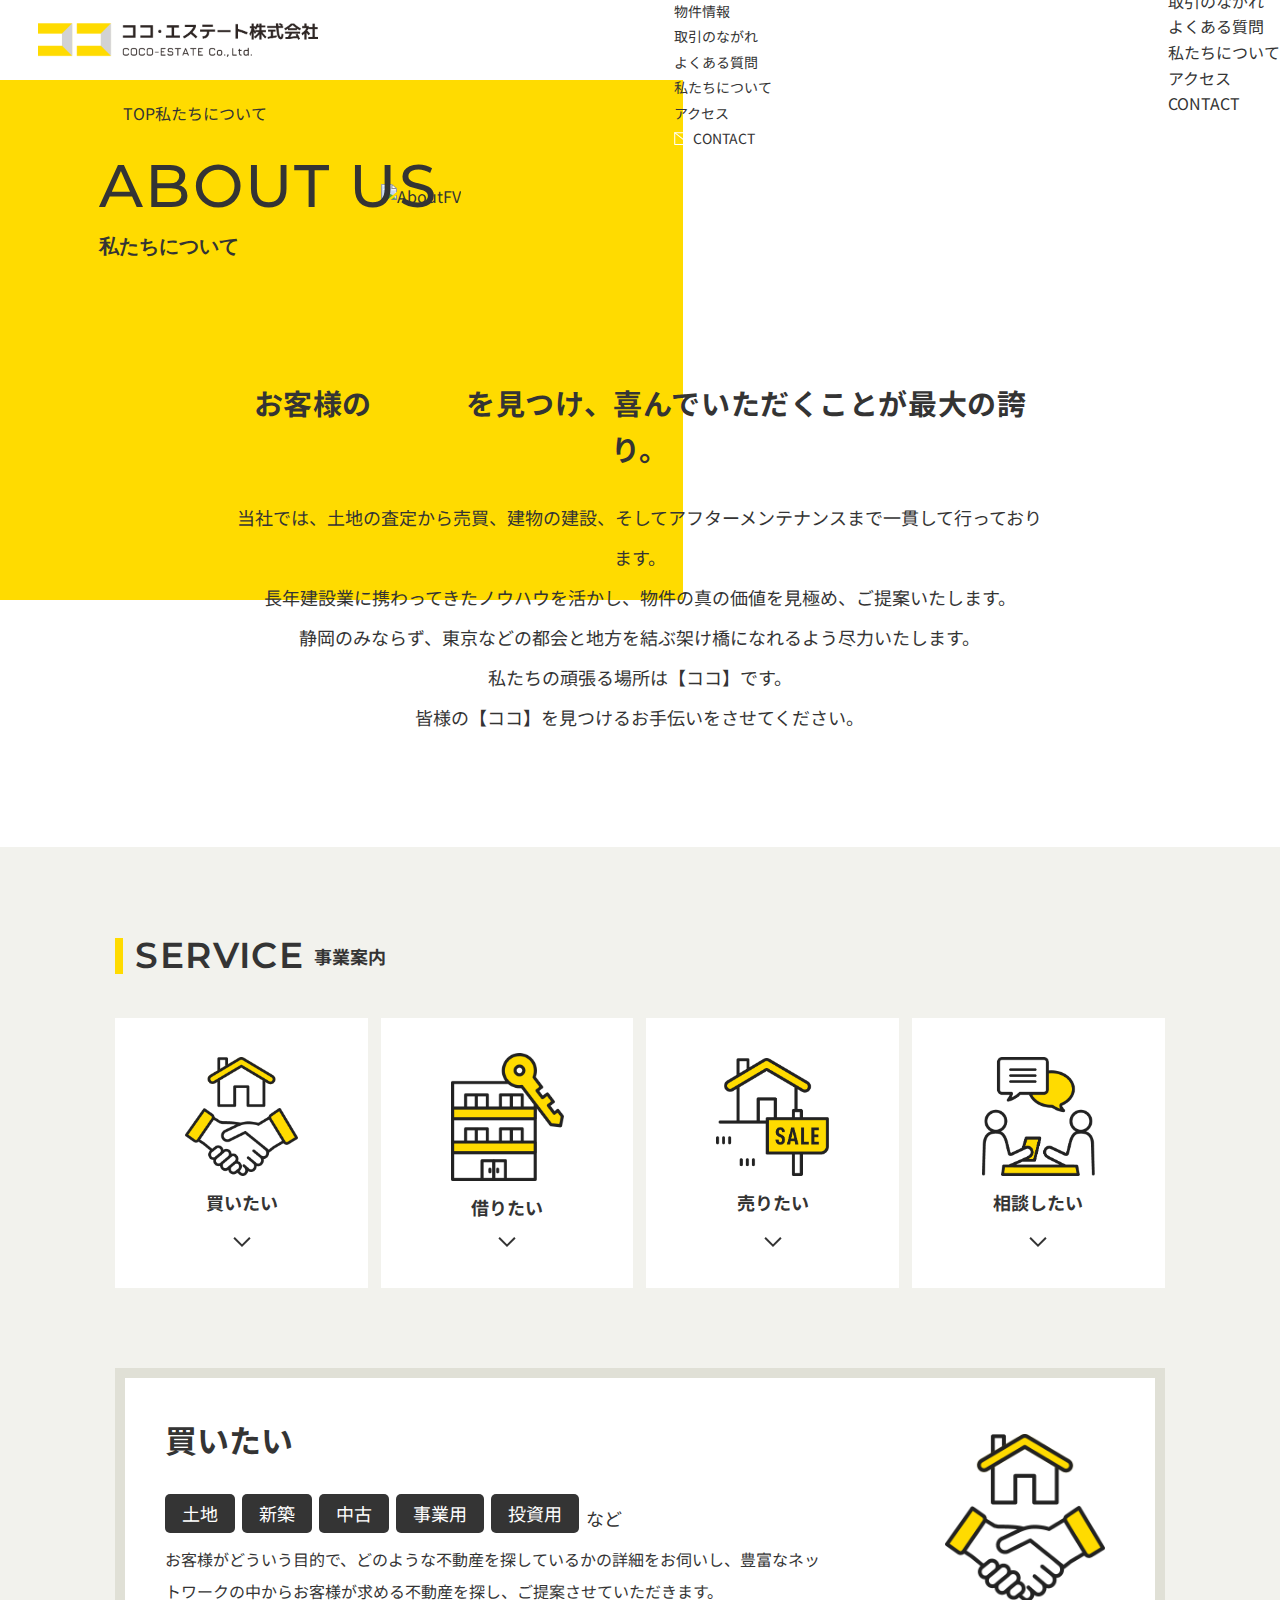
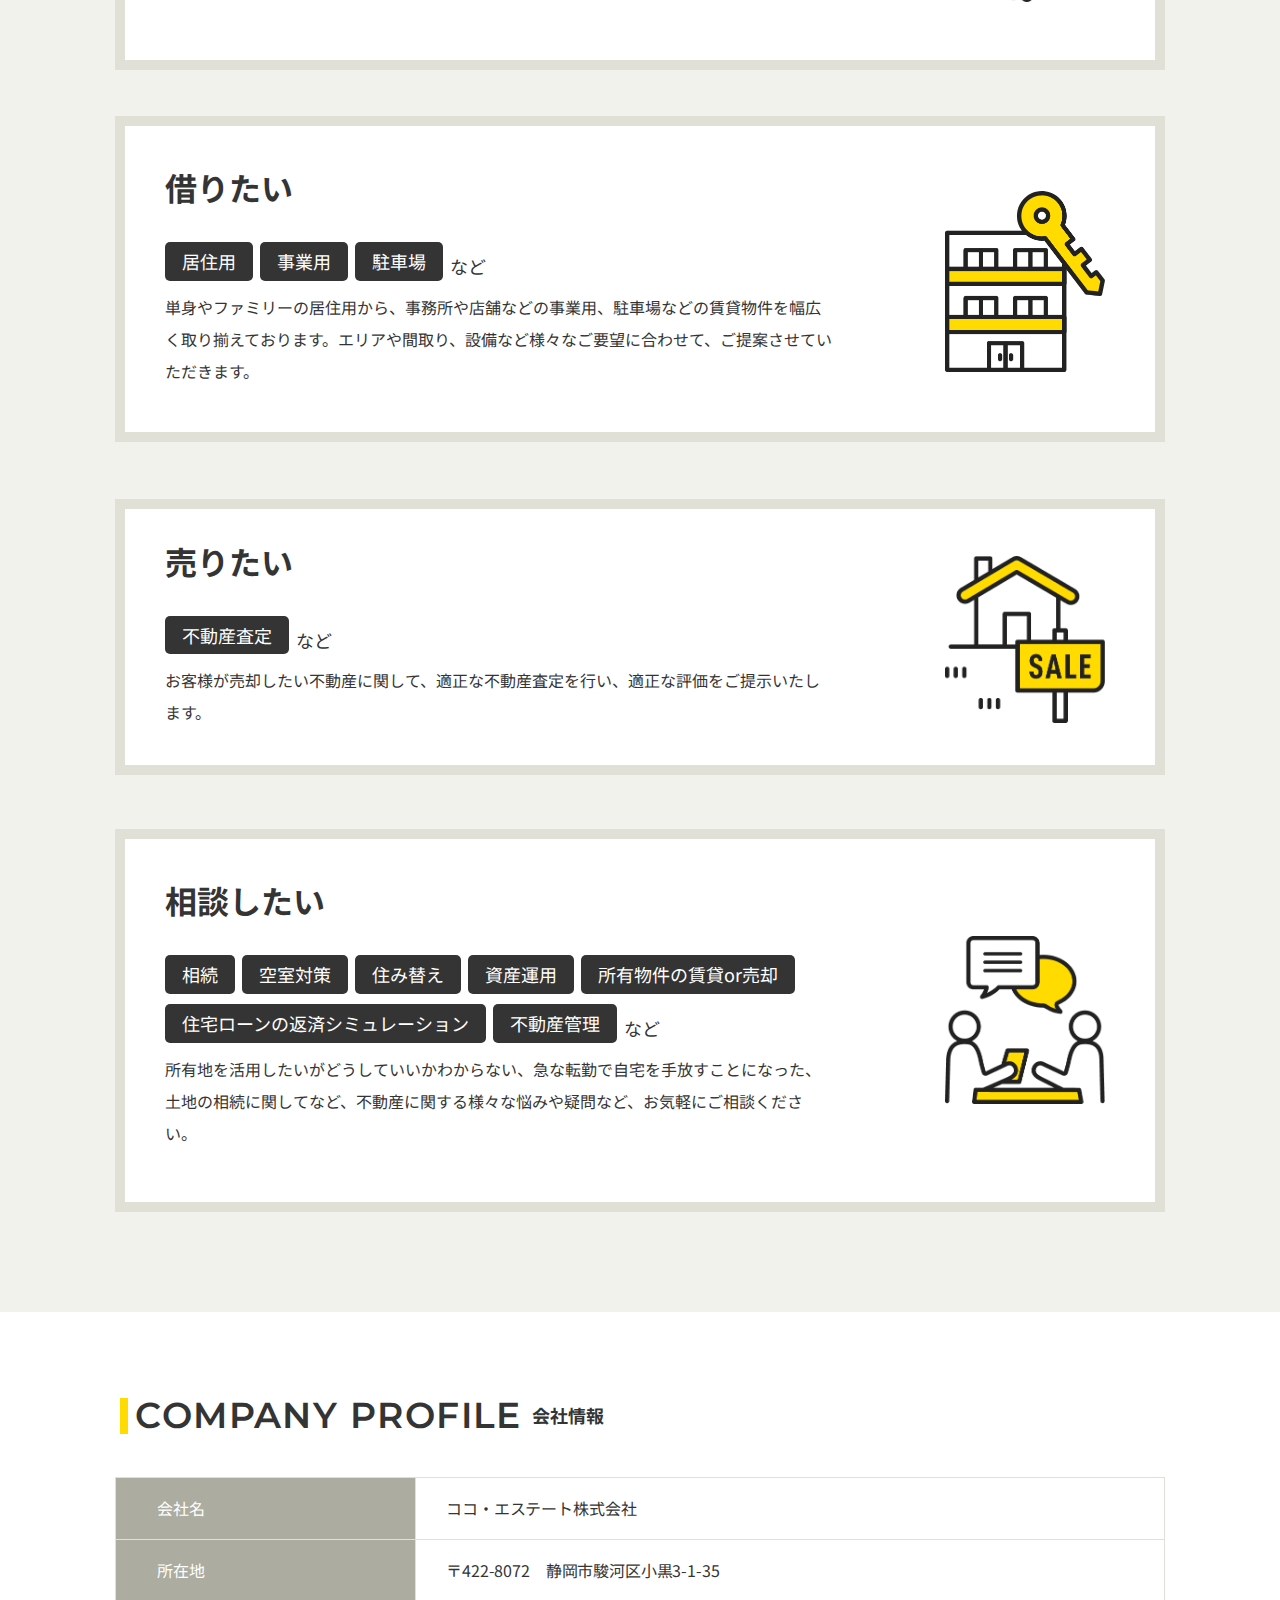
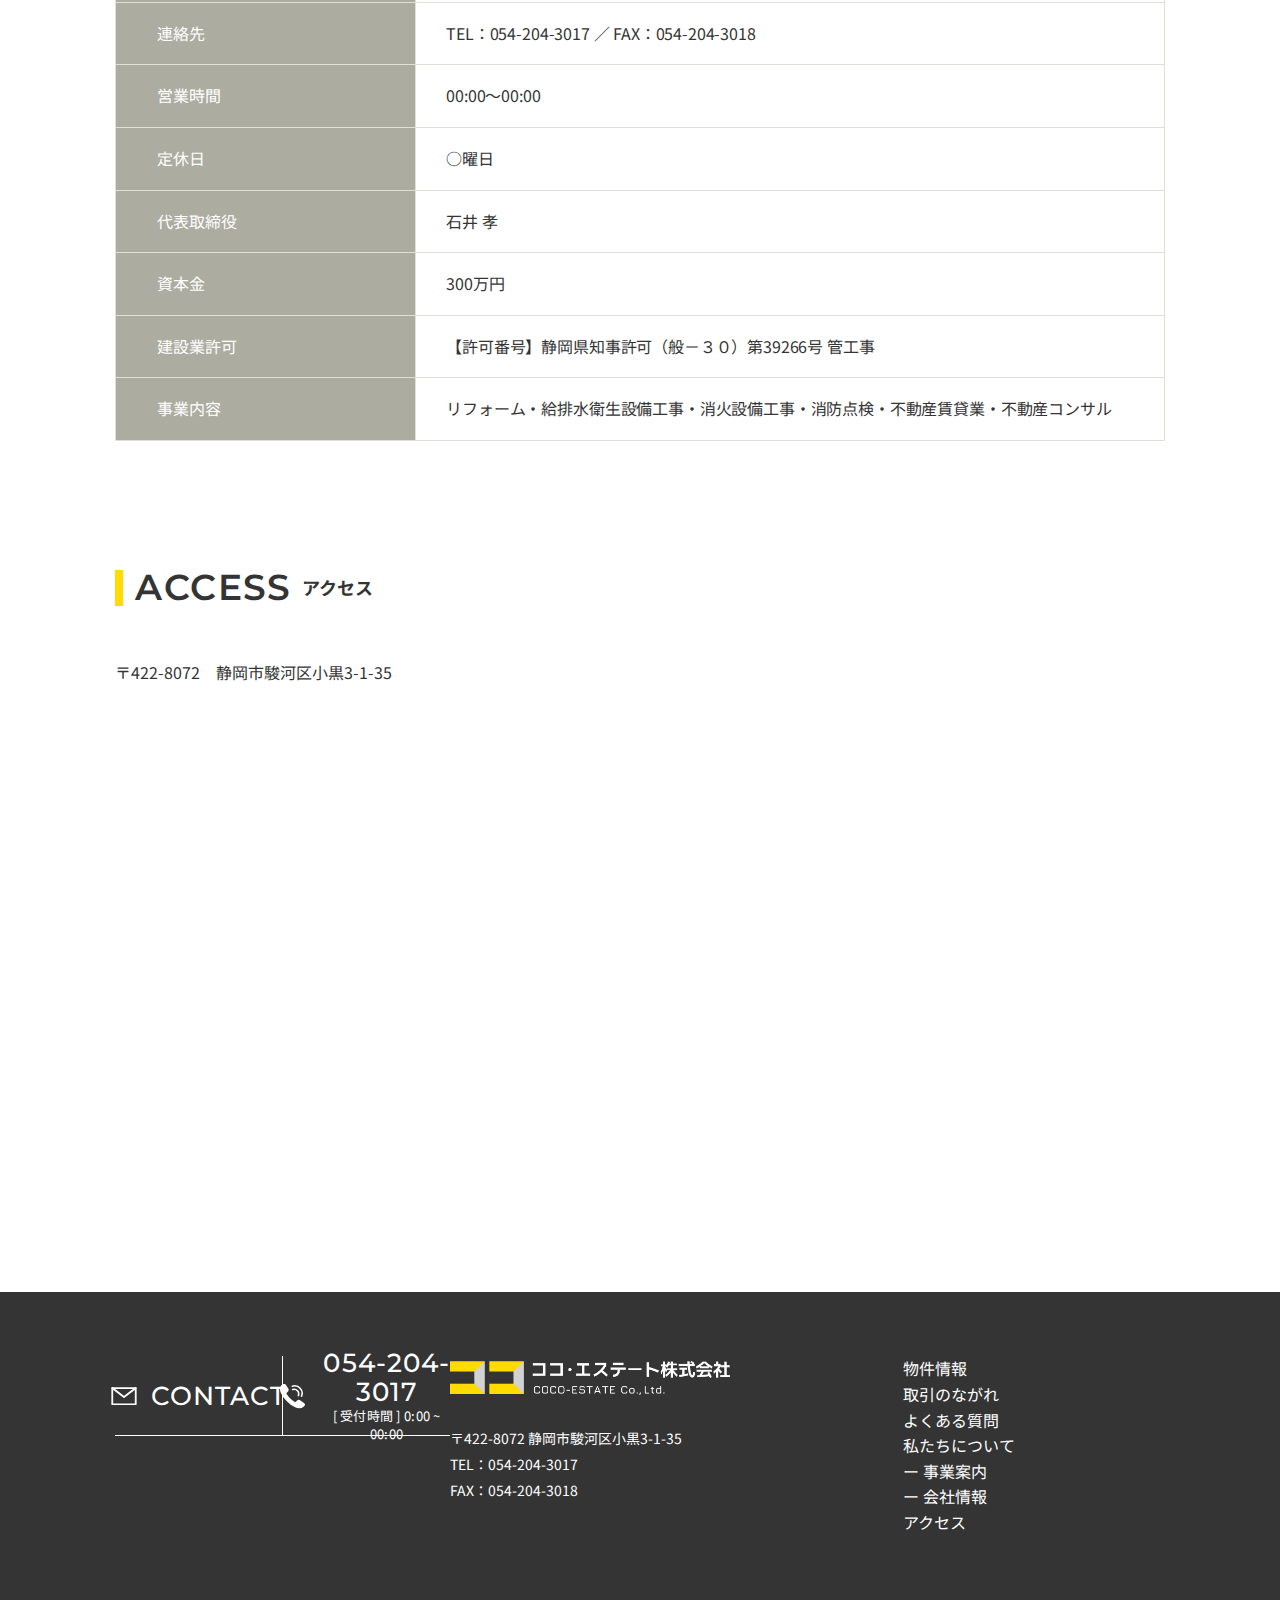
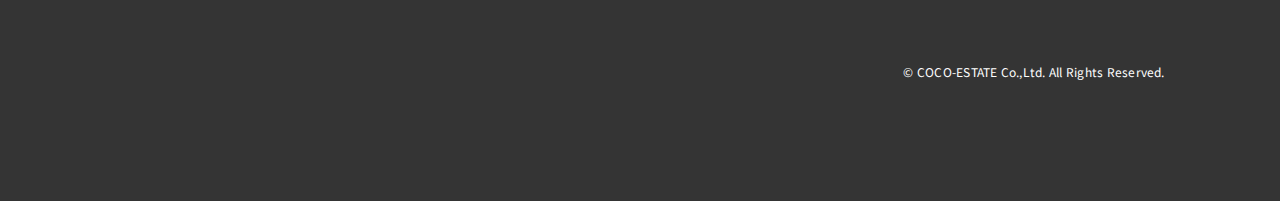
==== commit a86bdafa: "修正" ====
--- a/about.html
+++ b/about.html
@@ -269,20 +269,20 @@
                     </div>
                 </a>
             </div>
-            <div class="p-footer__bottom">
-                <div class="p-footer__bottom-left">
-                    <a href="#" class="p-footer__bottom-left-img"><img src="./assets/img/footer/footer-logo.png"
+            <div class="p-footer">
+                <div class="p-footer__left">
+                    <a href="#" class="p-footer__left-img"><img src="./assets/img/footer/footer-logo.png"
                             alt="footer-logo"></a>
                     <p>〒422-8072 静岡市駿河区小黒3-1-35<br>
                         TEL：054-204-3017<br>
                         FAX：054-204-3018</p>
                 </div>
-                <div class="p-footer__bottom-right">
+                <div class="p-footer__right">
                     <ul>
                         <li><a href="#">物件情報</a></li>
                         <li><a href="#">取引のながれ</a></li>
                         <li><a href="#">よくある質問</a></li>
-                        <li class="p-footer__bottom-right-TopAbout">
+                        <li class="p-footer__right-TopAbout">
                             <a href="#">私たちについて</a>
                             <ul>
                                 <li><a href="#">ー 事業案内
--- a/assets/css/style.css
+++ b/assets/css/style.css
@@ -111,6 +111,7 @@
   background-color: #fff;
   margin: 0 0 0 auto;
   position: relative;
+  z-index: 20;
 }
 
 .l-fv {
@@ -234,23 +235,24 @@
   .l-single::before {
     width: 40%;
     height: 18%;
+    max-height: 380px;
   }
 }
 
 .l-footer {
-  padding: 0px 0 116px;
+  padding: 64px 0 116px;
   text-align: left;
   background: #343434;
   color: #fff;
 }
 @media screen and (min-width: 600px) and (max-width: 1023px) {
   .l-footer {
-    padding: 0px 0 5px;
+    padding: 48px 0 85px;
   }
 }
 @media screen and (max-width: 599px) {
   .l-footer {
-    padding: 0px 0 5px;
+    padding: 32px 0 85px;
   }
 }
 
@@ -578,6 +580,129 @@
   .p-TopAbout__wrap-text .c-brackets__small .c-brackets__inner:after {
     width: 6px;
     height: 6px;
+  }
+}
+
+.p-AboutFv__text .c-brackets {
+  padding: 0px 5px;
+  position: relative;
+  margin: 0 5px;
+}
+.p-AboutFv__text .c-brackets .c-brackets__inner {
+  text-align: center;
+  font-weight: 700;
+  color: #ffdb00;
+}
+.p-AboutFv__text .c-brackets:before, .p-AboutFv__text .c-brackets:after,
+.p-AboutFv__text .c-brackets .c-brackets__inner:before,
+.p-AboutFv__text .c-brackets .c-brackets__inner:after {
+  content: "";
+  width: 13px;
+  height: 13px;
+  position: absolute;
+}
+@media screen and (min-width: 600px) and (max-width: 1023px) {
+  .p-AboutFv__text .c-brackets:before, .p-AboutFv__text .c-brackets:after,
+  .p-AboutFv__text .c-brackets .c-brackets__inner:before,
+  .p-AboutFv__text .c-brackets .c-brackets__inner:after {
+    width: 12px;
+    height: 12px;
+  }
+}
+@media screen and (max-width: 599px) {
+  .p-AboutFv__text .c-brackets:before, .p-AboutFv__text .c-brackets:after,
+  .p-AboutFv__text .c-brackets .c-brackets__inner:before,
+  .p-AboutFv__text .c-brackets .c-brackets__inner:after {
+    width: 9px;
+    height: 9px;
+  }
+}
+.p-AboutFv__text .c-brackets:before {
+  border-left: solid 5px #ffdb00;
+  border-top: solid 5px #ffdb00;
+  top: 4px;
+  left: 0;
+}
+@media screen and (min-width: 600px) and (max-width: 1023px) {
+  .p-AboutFv__text .c-brackets:before {
+    border-left: solid 4px #ffdb00;
+    border-top: solid 4px #ffdb00;
+    top: 11px;
+    left: 0;
+  }
+}
+@media screen and (max-width: 599px) {
+  .p-AboutFv__text .c-brackets:before {
+    border-left: solid 3px #ffdb00;
+    border-top: solid 3px #ffdb00;
+    top: 2px;
+    left: 0;
+  }
+}
+.p-AboutFv__text .c-brackets:after {
+  border-right: solid 5px #ffdb00;
+  border-top: solid 5px #ffdb00;
+  top: 4px;
+  right: 0;
+}
+@media screen and (min-width: 600px) and (max-width: 1023px) {
+  .p-AboutFv__text .c-brackets:after {
+    border-right: solid 4px #ffdb00;
+    border-top: solid 4px #ffdb00;
+    top: 11px;
+    right: 0;
+  }
+}
+@media screen and (max-width: 599px) {
+  .p-AboutFv__text .c-brackets:after {
+    border-right: solid 3px #ffdb00;
+    border-top: solid 3px #ffdb00;
+    top: 2px;
+    right: 0;
+  }
+}
+.p-AboutFv__text .c-brackets .c-brackets__inner:before {
+  border-left: solid 5px #ffdb00;
+  border-bottom: solid 5px #ffdb00;
+  bottom: -3px;
+  left: 0;
+}
+@media screen and (min-width: 600px) and (max-width: 1023px) {
+  .p-AboutFv__text .c-brackets .c-brackets__inner:before {
+    border-left: solid 4px #ffdb00;
+    border-bottom: solid 4px #ffdb00;
+    bottom: 4px;
+    left: 0;
+  }
+}
+@media screen and (max-width: 599px) {
+  .p-AboutFv__text .c-brackets .c-brackets__inner:before {
+    border-left: solid 3px #ffdb00;
+    border-bottom: solid 3px #ffdb00;
+    bottom: 0px;
+    left: 0;
+  }
+}
+.p-AboutFv__text .c-brackets .c-brackets__inner:after {
+  border-right: solid 5px #ffdb00;
+  border-bottom: solid 5px #ffdb00;
+  bottom: -3px;
+  right: 0;
+}
+@media screen and (min-width: 600px) and (max-width: 1023px) {
+  .p-AboutFv__text .c-brackets .c-brackets__inner:after {
+    border-right: solid 4px #ffdb00;
+    border-bottom: solid 4px #ffdb00;
+    bottom: 4px;
+    right: 0;
+  }
+}
+@media screen and (max-width: 599px) {
+  .p-AboutFv__text .c-brackets .c-brackets__inner:after {
+    border-right: solid 3px #ffdb00;
+    border-bottom: solid 3px #ffdb00;
+    bottom: 0px;
+    right: 0;
   }
 }
 
@@ -674,8 +799,23 @@
       -ms-flex-pack: center;
           justify-content: center;
 }
-.p-confirm .wpcf7-previous {
-  margin-right: 30px;
+@media screen and (max-width: 599px) {
+  .p-confirm > p {
+    -webkit-box-orient: vertical;
+    -webkit-box-direction: normal;
+        -ms-flex-flow: column;
+            flex-flow: column;
+  }
+}
+@media screen and (min-width: 1024px) {
+  .p-confirm .wpcf7-previous {
+    margin-right: 30px;
+  }
+}
+@media screen and (min-width: 600px) and (max-width: 1023px) {
+  .p-confirm .wpcf7-previous {
+    margin-right: 25px;
+  }
 }
 
 .wpcf7-spinner {
@@ -694,6 +834,12 @@
   padding: 21px 72px;
   background: #343434;
   color: #fff;
+}
+@media screen and (max-width: 599px) {
+  .c-submit__btn {
+    width: 100%;
+    padding: 15px 39px;
+  }
 }
 .c-submit__btn:hover {
   opacity: 0.8;
@@ -1025,7 +1171,7 @@
 }
 .p-drawer__content-cover.is-checked {
   visibility: visible;
-  opacity: 0.9;
+  opacity: 1;
 }
 .p-drawer__content-cover .p-drawer__logo {
   width: 280px;
@@ -1637,7 +1783,7 @@
     width: 100%;
   }
 }
-.p-TopAbout__bottom {
+.p-TopAbout {
   display: -webkit-box;
   display: -ms-flexbox;
   display: flex;
@@ -1645,7 +1791,7 @@
   margin: -7% auto 0;
 }
 @media screen and (min-width: 600px) and (max-width: 1023px) {
-  .p-TopAbout__bottom {
+  .p-TopAbout {
     -webkit-box-orient: vertical;
     -webkit-box-direction: normal;
         -ms-flex-flow: column;
@@ -1653,38 +1799,38 @@
   }
 }
 @media screen and (max-width: 599px) {
-  .p-TopAbout__bottom {
+  .p-TopAbout {
     -webkit-box-orient: vertical;
     -webkit-box-direction: normal;
         -ms-flex-flow: column;
             flex-flow: column;
   }
 }
-.p-TopAbout__bottom > div {
+.p-TopAbout > div {
   width: 100%;
   margin-bottom: 30px;
 }
-.p-TopAbout__bottom > div:last-child {
+.p-TopAbout > div:last-child {
   margin-bottom: 0;
 }
 @media screen and (min-width: 1024px) {
-  .p-TopAbout__bottom > div {
+  .p-TopAbout > div {
     margin-right: 60px;
     width: calc(50% - 30px);
   }
-  .p-TopAbout__bottom > div:last-child {
+  .p-TopAbout > div:last-child {
     margin-right: 0;
   }
 }
 
-.p-TopAbout__bottom-text {
+.p-TopAbout__text {
   background: #ffdb00;
   padding: 17px 0 26px;
   display: inline-block;
   width: 100%;
   position: relative;
 }
-.p-TopAbout__bottom-text::before {
+.p-TopAbout__text::before {
   content: "";
   background: url(../img/TopAbout/icon.svg) no-repeat center center/cover;
   position: absolute;
@@ -1695,13 +1841,13 @@
   width: 24px;
   height: 24px;
 }
-.p-TopAbout__bottom-text p:nth-child(1) {
+.p-TopAbout__text p:nth-child(1) {
   font-size: 20px;
   font-family: "Montserrat", sans-serif;
   font-weight: 500;
   letter-spacing: 0.04em;
 }
-.p-TopAbout__bottom-text p:nth-child(2) {
+.p-TopAbout__text p:nth-child(2) {
   font-size: 13px;
   line-height: 1.2307692308;
 }
@@ -2407,41 +2553,41 @@
   }
 }
 
-.p-footer__bottom {
+.p-footer {
   display: -webkit-box;
   display: -ms-flexbox;
   display: flex;
   width: 81.99%;
-  margin: 59px auto 0px;
+  margin: 0px auto 0px;
   max-width: 1120px;
   -webkit-box-pack: justify;
       -ms-flex-pack: justify;
           justify-content: space-between;
 }
 @media screen and (min-width: 600px) and (max-width: 1023px) {
-  .p-footer__bottom {
+  .p-footer {
     -webkit-box-orient: vertical;
     -webkit-box-direction: normal;
         -ms-flex-flow: column;
             flex-flow: column;
     width: 100%;
     padding: 0 15px;
-    margin: 30px auto 0px;
-  }
-}
-@media screen and (max-width: 599px) {
-  .p-footer__bottom {
+    margin: 0px auto 0px;
+  }
+}
+@media screen and (max-width: 599px) {
+  .p-footer {
     -webkit-box-orient: vertical;
     -webkit-box-direction: normal;
         -ms-flex-flow: column;
             flex-flow: column;
     width: 100%;
     padding: 0 15px;
-    margin: 20px auto 0px;
-  }
-}
-
-.p-footer__bottom-left {
+    margin: 0px auto 0px;
+  }
+}
+
+.p-footer__left {
   -ms-flex-negative: 0;
       flex-shrink: 0;
   margin-top: 5px;
@@ -2449,38 +2595,38 @@
   max-width: 350px;
 }
 @media screen and (min-width: 1024px) {
-  .p-footer__bottom-left {
+  .p-footer__left {
     width: 350px;
   }
 }
 @media screen and (min-width: 1023px) and (max-width: 1285px) {
-  .p-footer__bottom-left {
+  .p-footer__left {
     width: 280px;
   }
 }
 @media screen and (min-width: 1024px) {
-  .p-footer__bottom-left-img {
+  .p-footer__left-img {
     width: 350px;
   }
 }
 @media screen and (min-width: 1023px) and (max-width: 1285px) {
-  .p-footer__bottom-left-img {
+  .p-footer__left-img {
     width: 280px;
   }
 }
-.p-footer__bottom-left p {
+.p-footer__left p {
   margin-top: 30px;
   font-size: 14px;
   line-height: 1.8571428571;
 }
 
-.p-footer__bottom-right-list {
+.p-footer__right-list {
   display: -webkit-box;
   display: -ms-flexbox;
   display: flex;
 }
 @media screen and (min-width: 600px) and (max-width: 1023px) {
-  .p-footer__bottom-right-list {
+  .p-footer__right-list {
     -webkit-box-orient: vertical;
     -webkit-box-direction: normal;
         -ms-flex-flow: column;
@@ -2489,7 +2635,7 @@
   }
 }
 @media screen and (max-width: 599px) {
-  .p-footer__bottom-right-list {
+  .p-footer__right-list {
     -webkit-box-orient: vertical;
     -webkit-box-direction: normal;
         -ms-flex-flow: column;
@@ -2497,56 +2643,56 @@
     margin-top: 20px;
   }
 }
-.p-footer__bottom-right-list li {
+.p-footer__right-list li {
   padding-left: 60px;
 }
 @media screen and (min-width: 1023px) and (max-width: 1200px) {
-  .p-footer__bottom-right-list li {
+  .p-footer__right-list li {
     padding-left: 30px;
   }
 }
 @media screen and (min-width: 600px) and (max-width: 1023px) {
-  .p-footer__bottom-right-list li {
+  .p-footer__right-list li {
     padding-left: 3%;
     padding-bottom: 2%;
   }
 }
 @media screen and (max-width: 599px) {
-  .p-footer__bottom-right-list li {
+  .p-footer__right-list li {
     padding-left: 3%;
     padding-bottom: 2%;
   }
 }
-.p-footer__bottom-right-list li a {
+.p-footer__right-list li a {
   font-size: 15px;
 }
 
 @media screen and (max-width: 599px) {
-  .p-footer__bottom-right-list li:nth-child(4) .sub-menu {
+  .p-footer__right-list li:nth-child(4) .sub-menu {
     padding-left: 3%;
   }
 }
-.p-footer__bottom-right-list li:nth-child(4) .sub-menu li {
-  font-size: 14px;
-  margin-top: 10px;
+.p-footer__right-list li:nth-child(4) .sub-menu li {
+  margin-top: 3px;
   padding-bottom: 0;
 }
 @media screen and (min-width: 1024px) {
-  .p-footer__bottom-right-list li:nth-child(4) .sub-menu li {
+  .p-footer__right-list li:nth-child(4) .sub-menu li {
     padding-left: 41%;
   }
 }
-.p-footer__bottom-right-list li:nth-child(4) .sub-menu li a {
+.p-footer__right-list li:nth-child(4) .sub-menu li a {
+  font-size: 13px;
   position: relative;
 }
-.p-footer__bottom-right-list li:nth-child(4) .sub-menu li a::before {
+.p-footer__right-list li:nth-child(4) .sub-menu li a::before {
   content: "";
   height: 1px;
   width: 10px;
   background: #fff;
   position: absolute;
   top: 50%;
-  left: -10px;
+  left: -8px;
   -webkit-transform: translate(-50%, -50%);
           transform: translate(-50%, -50%);
 }
@@ -3186,7 +3332,7 @@
 }
 
 .mySwiper2 {
-  height: 600px;
+  height: 100%;
   width: 100%;
 }
 
@@ -3271,6 +3417,12 @@
   font-size: 18px;
   color: #343434;
 }
+@media screen and (max-width: 599px) {
+  .swiper-button-next:after,
+  .swiper-button-prev:after {
+    font-size: 14px;
+  }
+}
 
 .swiper-button-next,
 .swiper-button-prev {
@@ -3281,6 +3433,13 @@
   color: #343434;
   position: absolute;
   z-index: 2;
+}
+@media screen and (max-width: 599px) {
+  .swiper-button-next,
+  .swiper-button-prev {
+    width: 35px;
+    height: 35px;
+  }
 }
 
 .swiper-button-next {
@@ -4210,7 +4369,8 @@
   transition: all 0.2s ease;
 }
 .wpcf7-form dd textarea {
-  height: 200px;
+  min-height: 200px;
+  resize: vertical;
 }
 .wpcf7-form .agree {
   font-size: 15px;
@@ -4600,7 +4760,7 @@
 }
 @media screen and (max-width: 599px) {
   .c-submit__btn-wrap .c-submit__btn {
-    width: 120px;
+    width: 100%;
     margin-right: 0;
     font-size: 15px;
   }
@@ -4689,6 +4849,166 @@
   }
 }
 
+.p-screen__fixed {
+  display: -webkit-box;
+  display: -ms-flexbox;
+  display: flex;
+  -webkit-box-align: center;
+      -ms-flex-align: center;
+          align-items: center;
+  text-align: center;
+  height: 80px;
+  vertical-align: middle;
+  background: #343434;
+  color: #fff;
+  position: fixed;
+  bottom: 0;
+  left: 0;
+  width: 100%;
+  -webkit-transition: 0.3s;
+  transition: 0.3s;
+}
+.p-screen__fixed-mail, .p-screen__fixed-tel {
+  width: 50%;
+  height: 80px;
+  -webkit-box-orient: vertical;
+  -webkit-box-direction: normal;
+      -ms-flex-flow: column;
+          flex-flow: column;
+  display: -webkit-box;
+  display: -ms-flexbox;
+  display: flex;
+  -webkit-box-align: center;
+      -ms-flex-align: center;
+          align-items: center;
+  -webkit-box-pack: center;
+      -ms-flex-pack: center;
+          justify-content: center;
+}
+.p-screen__fixed-mail p, .p-screen__fixed-tel p {
+  font-family: "Montserrat", sans-serif;
+  margin-left: 40px;
+}
+@media screen and (min-width: 600px) and (max-width: 1023px) {
+  .p-screen__fixed-mail p, .p-screen__fixed-tel p {
+    margin-left: 30px;
+  }
+}
+@media screen and (max-width: 599px) {
+  .p-screen__fixed-mail p, .p-screen__fixed-tel p {
+    margin-left: 30px;
+  }
+}
+.p-screen__fixed-mail {
+  border-right: 1px solid #fff;
+}
+.p-screen__fixed-mail p {
+  font-weight: 500;
+  letter-spacing: 0.04em;
+  font-size: 26px;
+  line-height: 1.2307692308;
+  position: relative;
+}
+@media screen and (min-width: 600px) and (max-width: 1023px) {
+  .p-screen__fixed-mail p {
+    font-size: 18px;
+  }
+}
+@media screen and (max-width: 599px) {
+  .p-screen__fixed-mail p {
+    font-size: 18px;
+  }
+}
+.p-screen__fixed-mail p::before {
+  content: "";
+  background: url(../img/footer/icon-mail.svg) no-repeat center center/cover;
+  width: 26px;
+  height: 18px;
+  position: absolute;
+  top: 50%;
+  left: -20%;
+  -webkit-transform: translate(-50%, -50%);
+          transform: translate(-50%, -50%);
+}
+@media screen and (min-width: 600px) and (max-width: 1023px) {
+  .p-screen__fixed-mail p::before {
+    background: url(../img/footer/icon-mail.svg) no-repeat center center/contain;
+    width: 18px;
+  }
+}
+@media screen and (max-width: 599px) {
+  .p-screen__fixed-mail p::before {
+    background: url(../img/footer/icon-mail.svg) no-repeat center center/contain;
+    width: 14px;
+  }
+}
+.p-screen__fixed-tel p:nth-child(1) {
+  font-size: 26px;
+  font-weight: 500;
+  letter-spacing: 0.04em;
+  line-height: 1.1;
+}
+@media screen and (min-width: 600px) and (max-width: 1023px) {
+  .p-screen__fixed-tel p:nth-child(1) {
+    font-size: 18px;
+  }
+}
+@media screen and (max-width: 599px) {
+  .p-screen__fixed-tel p:nth-child(1) {
+    font-size: 16px;
+  }
+}
+.p-screen__fixed-tel p:nth-child(2) {
+  font-family: "Noto Sans JP", sans-serif;
+  font-size: 13px;
+  letter-spacing: 0.02em;
+  line-height: 1.3846153846;
+}
+@media screen and (min-width: 600px) and (max-width: 1023px) {
+  .p-screen__fixed-tel p:nth-child(2) {
+    font-size: 12px;
+  }
+}
+@media screen and (max-width: 599px) {
+  .p-screen__fixed-tel p:nth-child(2) {
+    font-size: 11px;
+  }
+}
+@media screen and (min-width: 600px) and (max-width: 1023px) {
+  .p-screen__fixed-tel p {
+    margin-left: 30px;
+  }
+}
+@media screen and (max-width: 599px) {
+  .p-screen__fixed-tel p {
+    margin-left: 20px;
+  }
+}
+.p-screen__fixed-txt {
+  position: relative;
+}
+.p-screen__fixed-txt::before {
+  content: "";
+  background: url(../img/footer/icon-tel.svg) no-repeat center center/contain;
+  width: 28px;
+  height: 25px;
+  position: absolute;
+  top: 50%;
+  left: 6%;
+  -webkit-transform: translate(-50%, -50%);
+          transform: translate(-50%, -50%);
+}
+@media screen and (min-width: 600px) and (max-width: 1023px) {
+  .p-screen__fixed-txt::before {
+    width: 18px;
+  }
+}
+@media screen and (max-width: 599px) {
+  .p-screen__fixed-txt::before {
+    width: 14px;
+  }
+}
+
 @media screen and (min-width: 1024px) {
   .u-hidden-pc {
     display: none !important;
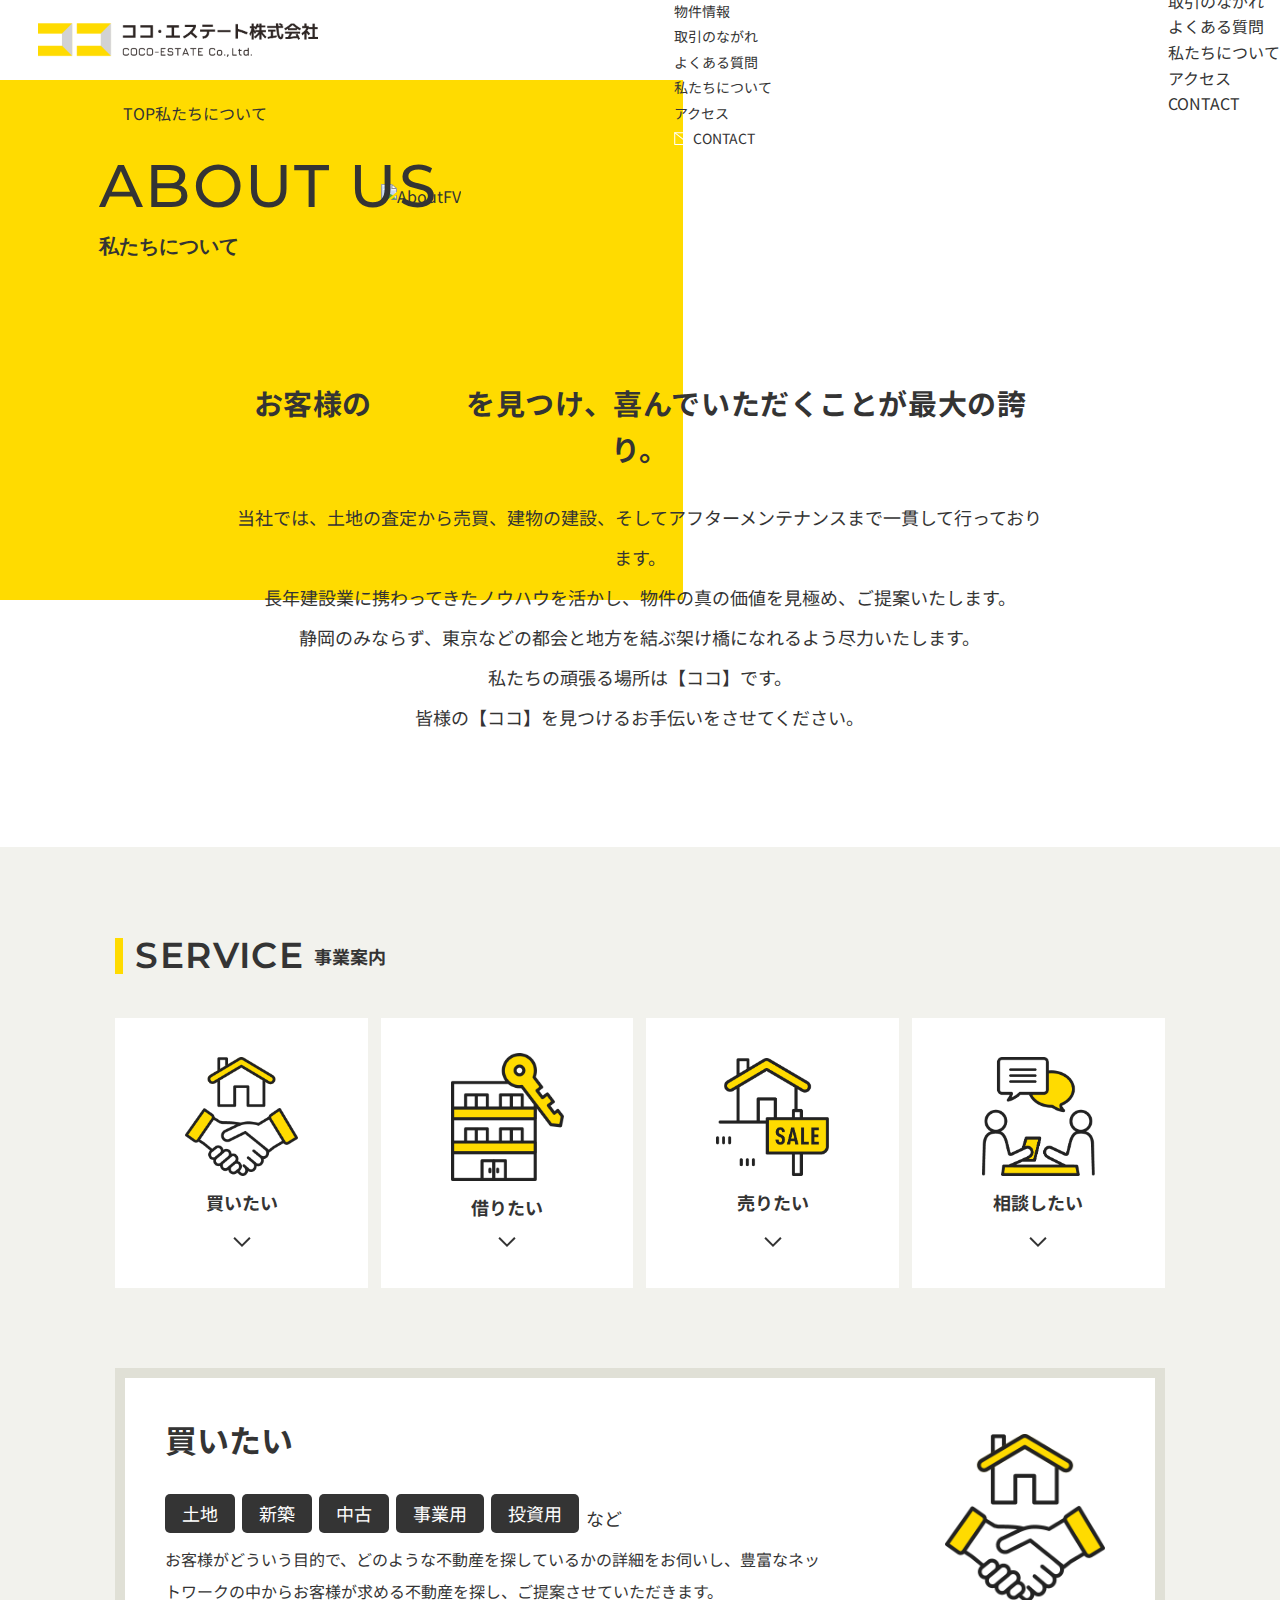
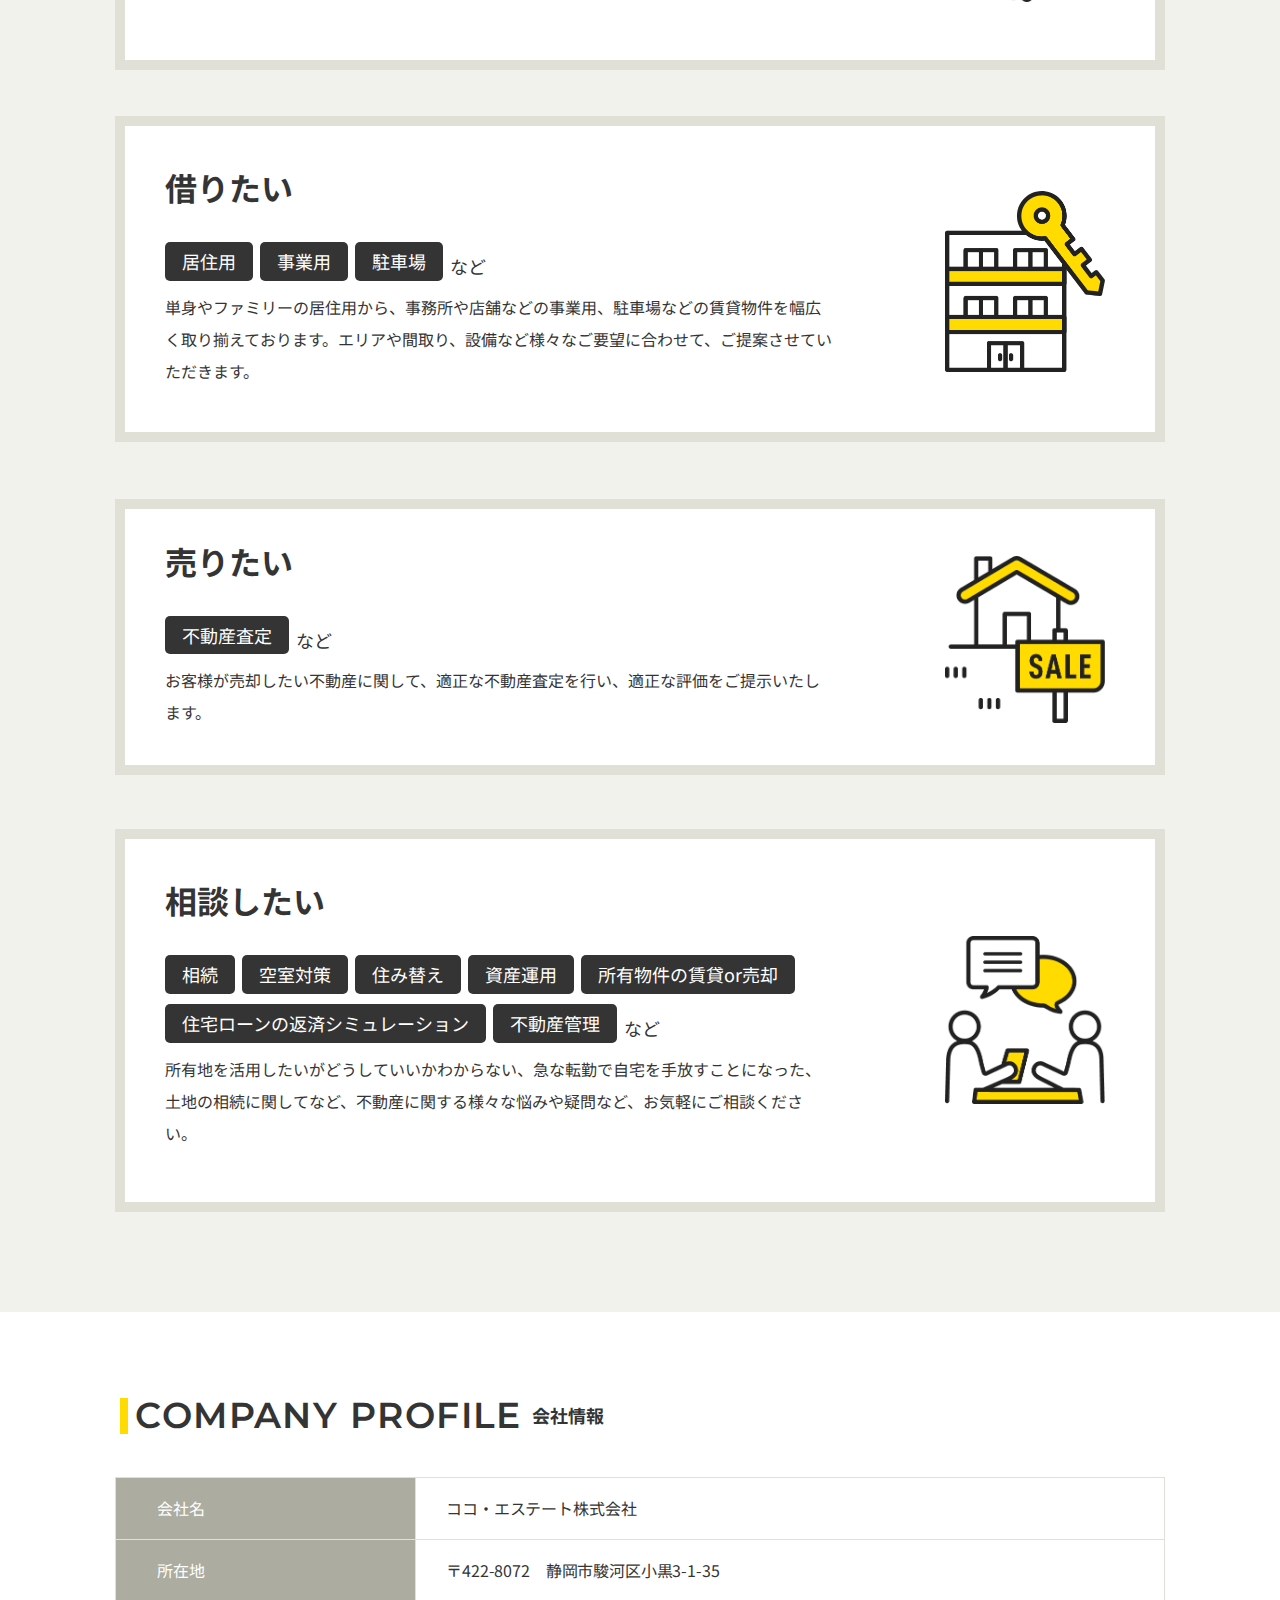
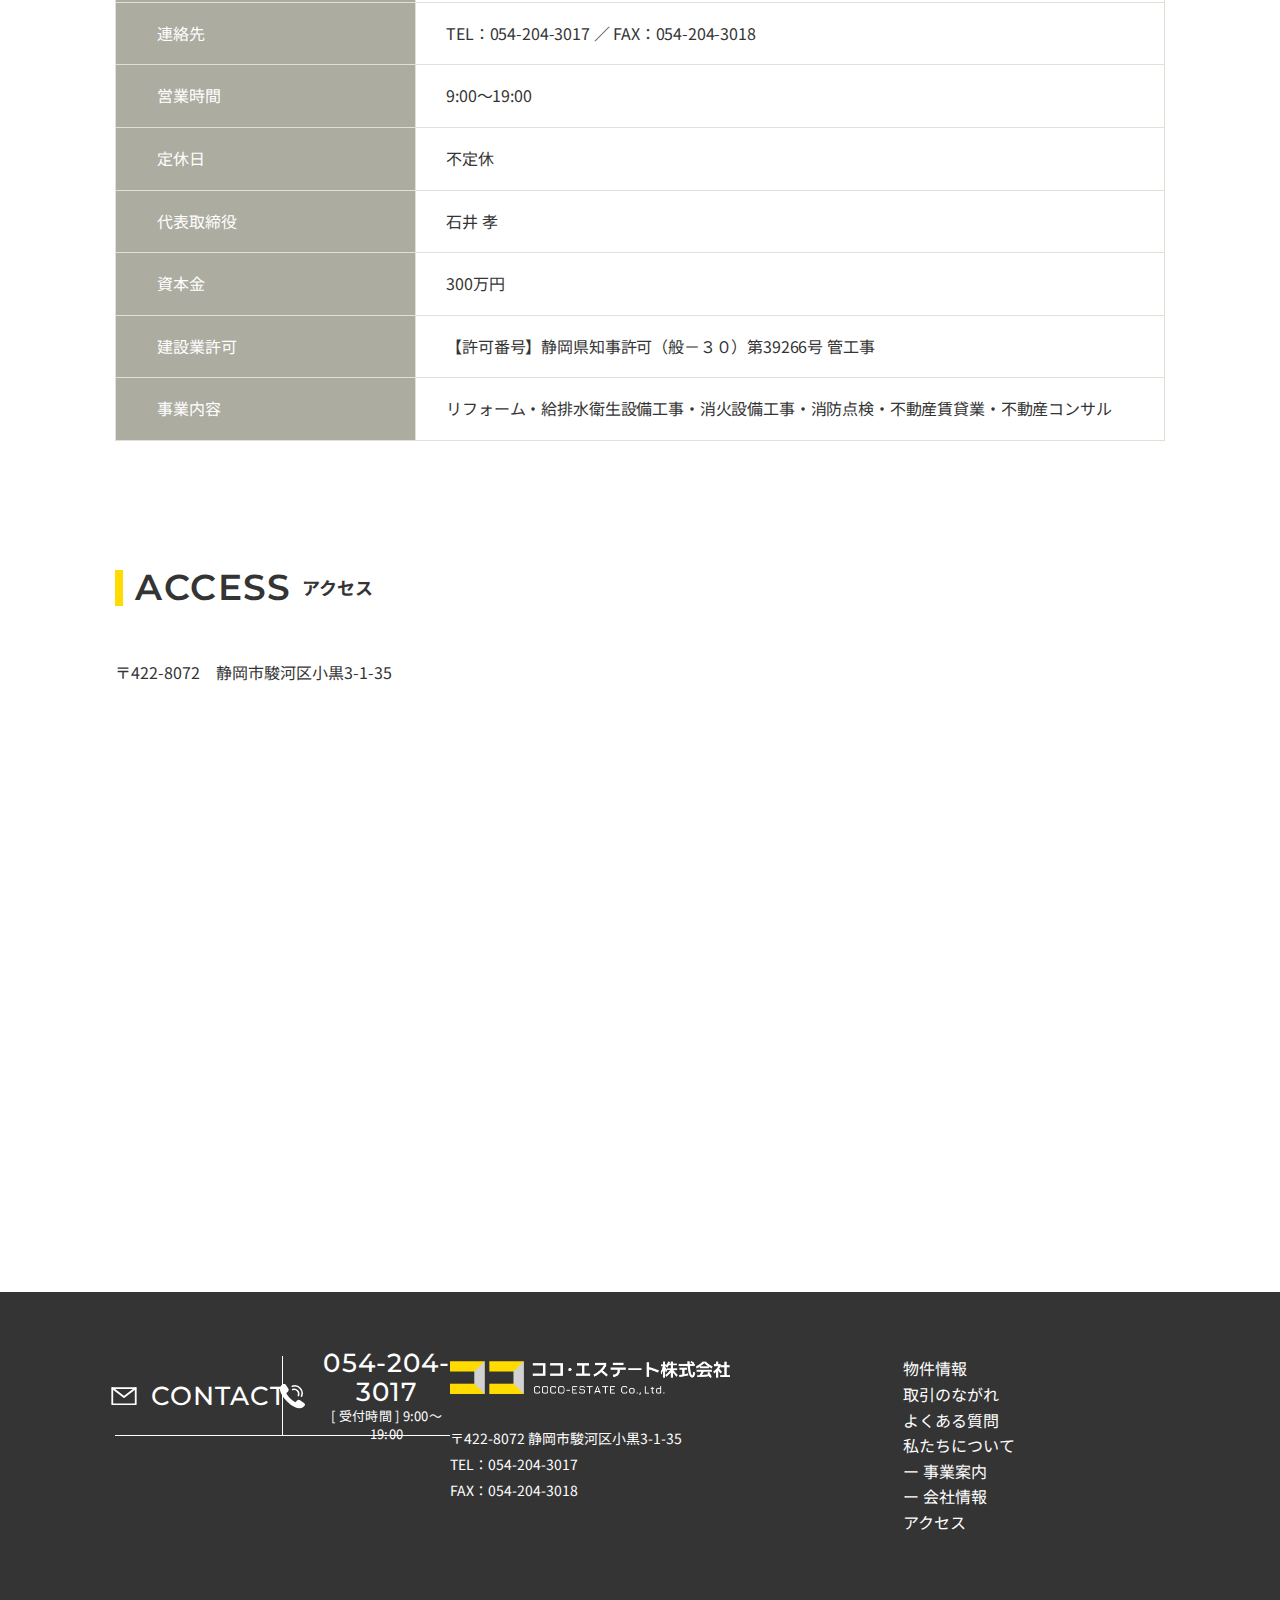
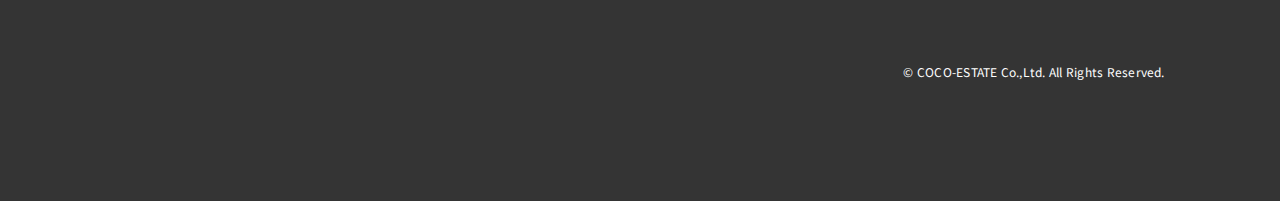
==== commit 54cceaaa: "🎨 クライアントからの修正完了" ====
--- a/about.html
+++ b/about.html
@@ -211,11 +211,11 @@
                         </tr>
                         <tr>
                             <th>営業時間</th>
-                            <td>00:00〜00:00</td>
+                            <td>9:00〜19:00</td>
                         </tr>
                         <tr>
                             <th>定休日</th>
-                            <td>○曜日</td>
+                            <td>不定休</td>
                         </tr>
                         <tr>
                             <th>代表取締役</th>
@@ -265,7 +265,7 @@
                 <a class="p-footer__top-tel" href="tel:054-204-3017">
                     <div class="p-footer__top-tel-txt">
                         <p>054-204-3017</p>
-                        <p>[ 受付時間 ] 0:00 ~ 00:00</p>
+                        <p>[ 受付時間 ] 9:00〜19:00</p>
                     </div>
                 </a>
             </div>
--- a/assets/css/style.css
+++ b/assets/css/style.css
@@ -1783,7 +1783,7 @@
     width: 100%;
   }
 }
-.p-TopAbout {
+.p-TopAbout__bottom {
   display: -webkit-box;
   display: -ms-flexbox;
   display: flex;
@@ -1791,7 +1791,7 @@
   margin: -7% auto 0;
 }
 @media screen and (min-width: 600px) and (max-width: 1023px) {
-  .p-TopAbout {
+  .p-TopAbout__bottom {
     -webkit-box-orient: vertical;
     -webkit-box-direction: normal;
         -ms-flex-flow: column;
@@ -1799,38 +1799,38 @@
   }
 }
 @media screen and (max-width: 599px) {
-  .p-TopAbout {
+  .p-TopAbout__bottom {
     -webkit-box-orient: vertical;
     -webkit-box-direction: normal;
         -ms-flex-flow: column;
             flex-flow: column;
   }
 }
-.p-TopAbout > div {
+.p-TopAbout__bottom > div {
   width: 100%;
   margin-bottom: 30px;
 }
-.p-TopAbout > div:last-child {
+.p-TopAbout__bottom > div:last-child {
   margin-bottom: 0;
 }
 @media screen and (min-width: 1024px) {
-  .p-TopAbout > div {
+  .p-TopAbout__bottom > div {
     margin-right: 60px;
     width: calc(50% - 30px);
   }
-  .p-TopAbout > div:last-child {
+  .p-TopAbout__bottom > div:last-child {
     margin-right: 0;
   }
 }
 
-.p-TopAbout__text {
+.p-TopAbout__bottom-text {
   background: #ffdb00;
   padding: 17px 0 26px;
   display: inline-block;
   width: 100%;
   position: relative;
 }
-.p-TopAbout__text::before {
+.p-TopAbout__bottom-text::before {
   content: "";
   background: url(../img/TopAbout/icon.svg) no-repeat center center/cover;
   position: absolute;
@@ -1841,13 +1841,13 @@
   width: 24px;
   height: 24px;
 }
-.p-TopAbout__text p:nth-child(1) {
+.p-TopAbout__bottom-text p:nth-child(1) {
   font-size: 20px;
   font-family: "Montserrat", sans-serif;
   font-weight: 500;
   letter-spacing: 0.04em;
 }
-.p-TopAbout__text p:nth-child(2) {
+.p-TopAbout__bottom-text p:nth-child(2) {
   font-size: 13px;
   line-height: 1.2307692308;
 }
@@ -4867,6 +4867,7 @@
   width: 100%;
   -webkit-transition: 0.3s;
   transition: 0.3s;
+  opacity: 0;
 }
 .p-screen__fixed-mail, .p-screen__fixed-tel {
   width: 50%;
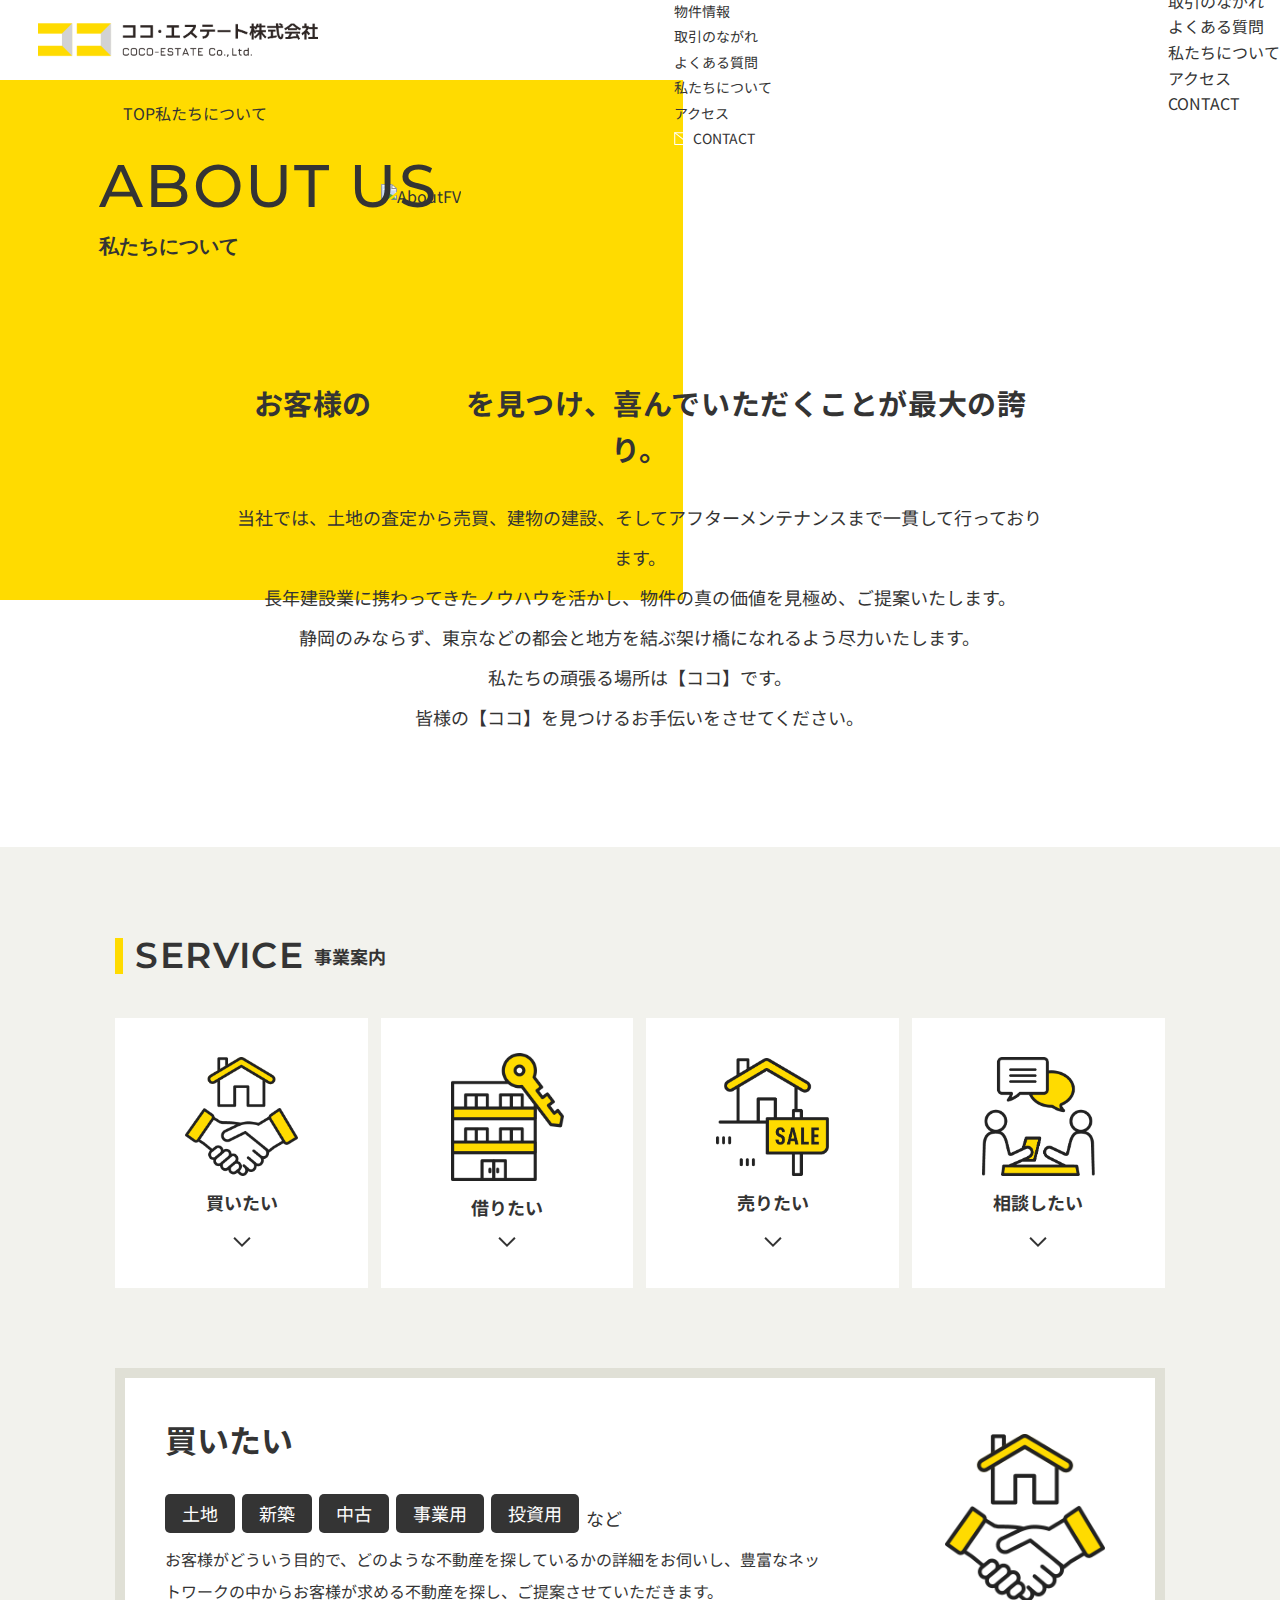
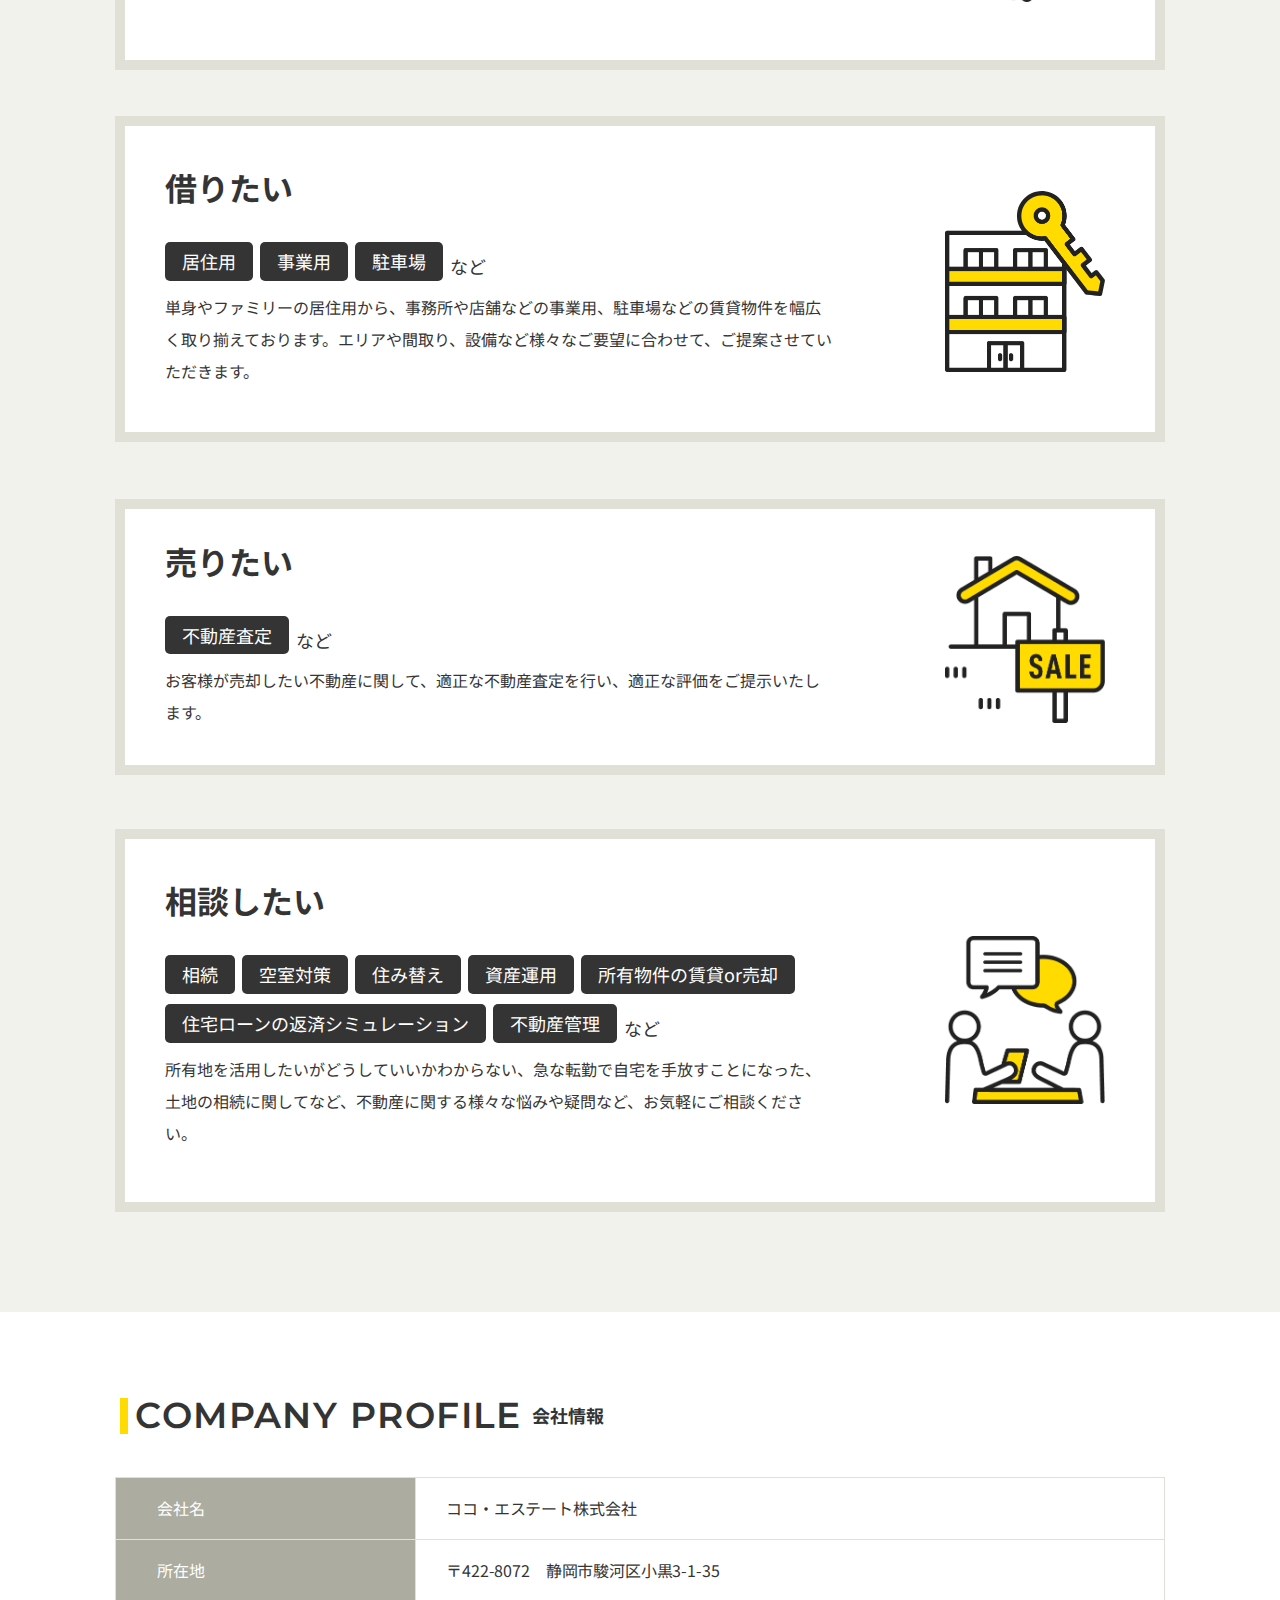
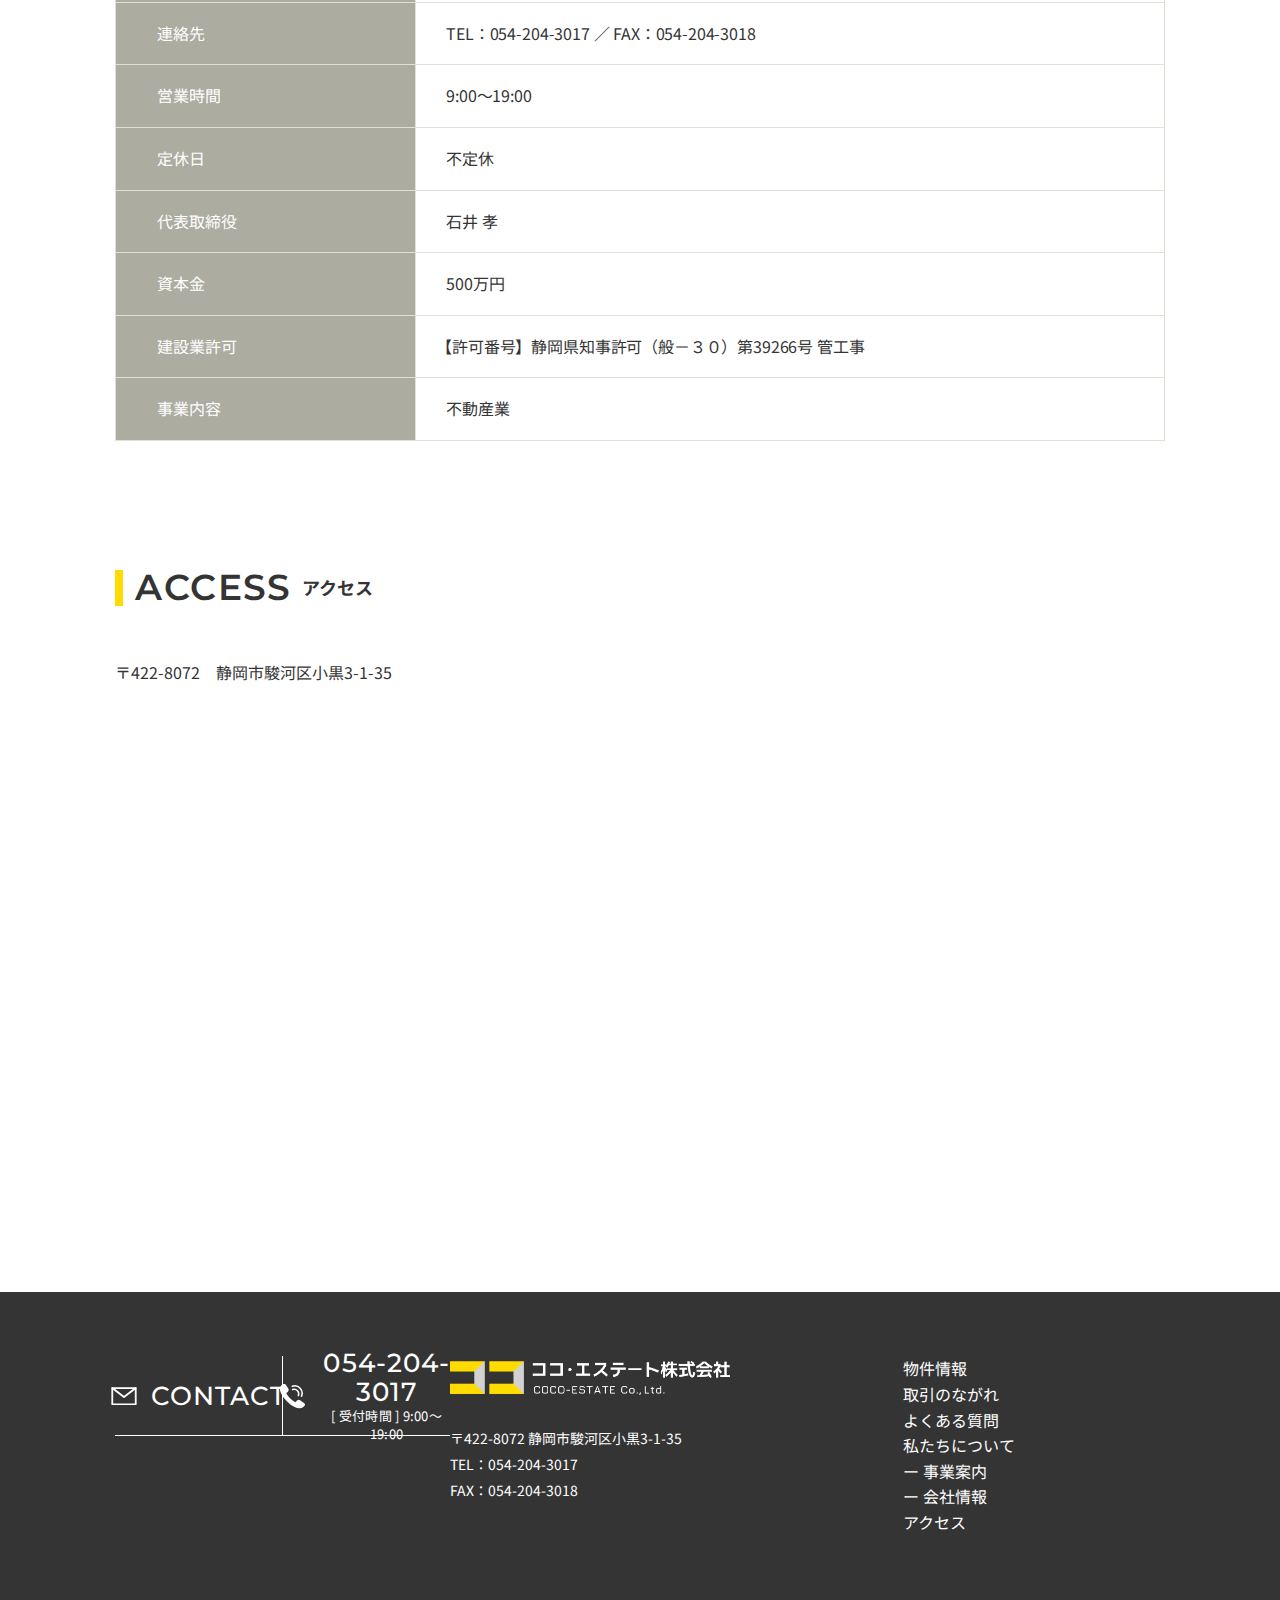
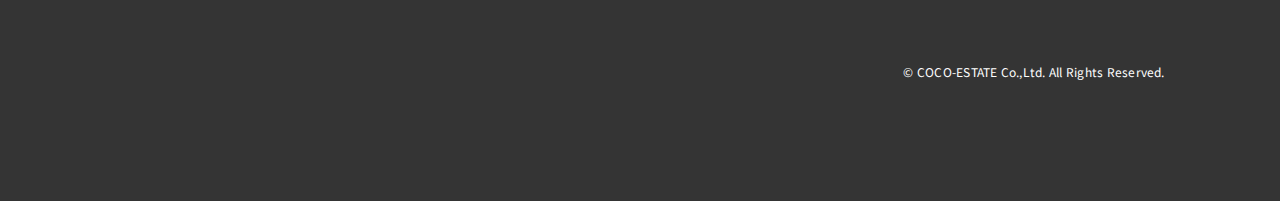
==== commit abfdc7e2: "修正依頼完了" ====
--- a/about.html
+++ b/about.html
@@ -223,15 +223,15 @@
                         </tr>
                         <tr>
                             <th>資本金</th>
-                            <td>300万円</td>
+                            <td>500万円</td>
                         </tr>
                         <tr>
                             <th>建設業許可</th>
-                            <td>【許可番号】静岡県知事許可（般－３０）第39266号 管工事</td>
+                            <td class="pl-20">【許可番号】静岡県知事許可（般－３０）第39266号 管工事</td>
                         </tr>
                         <tr>
                             <th>事業内容</th>
-                            <td>リフォーム・給排水衛生設備工事・消火設備工事・消防点検・不動産賃貸業・不動産コンサル</td>
+                            <td>不動産業</td>
                         </tr>
                     </tbody>
                 </table>
--- a/assets/css/style.css
+++ b/assets/css/style.css
@@ -818,6 +818,10 @@
   }
 }
 
+.wpcf7-not-valid-tip {
+  text-align: left;
+}
+
 .wpcf7-spinner {
   display: none;
 }
@@ -3850,6 +3854,21 @@
   font-size: 20px;
   padding-right: 4px;
 }
+.p-AboutProfile__table .pl-20 {
+  padding-left: 20px;
+}
+@media screen and (min-width: 600px) and (max-width: 1023px) {
+  .p-AboutProfile__table .pl-20 {
+    text-indent: -10px;
+    padding-left: 20px;
+  }
+}
+@media screen and (max-width: 599px) {
+  .p-AboutProfile__table .pl-20 {
+    text-indent: -1em;
+    padding-left: 1em;
+  }
+}
 
 .p-contactFv {
   position: relative;
@@ -4704,6 +4723,7 @@
 .p-confirm dd {
   width: 95%;
   margin-left: 5%;
+  padding: 9px 0 11px;
 }
 @media screen and (min-width: 1024px) {
   .p-confirm dd {
@@ -4721,16 +4741,16 @@
 }
 
 .p-confirm__address .post {
-  margin-top: 10px;
+  padding: 9px 0 11px;
 }
 .p-confirm__address .address-level1 {
-  margin-top: 10px;
+  padding: 9px 0 11px;
 }
 .p-confirm__address .address-level2 {
-  margin-top: 18px;
+  padding: 9px 0 11px;
 }
 .p-confirm__address .address-level3 {
-  margin-top: 22px;
+  padding: 9px 0 11px;
 }
 
 .c-submit__btn-wrap {
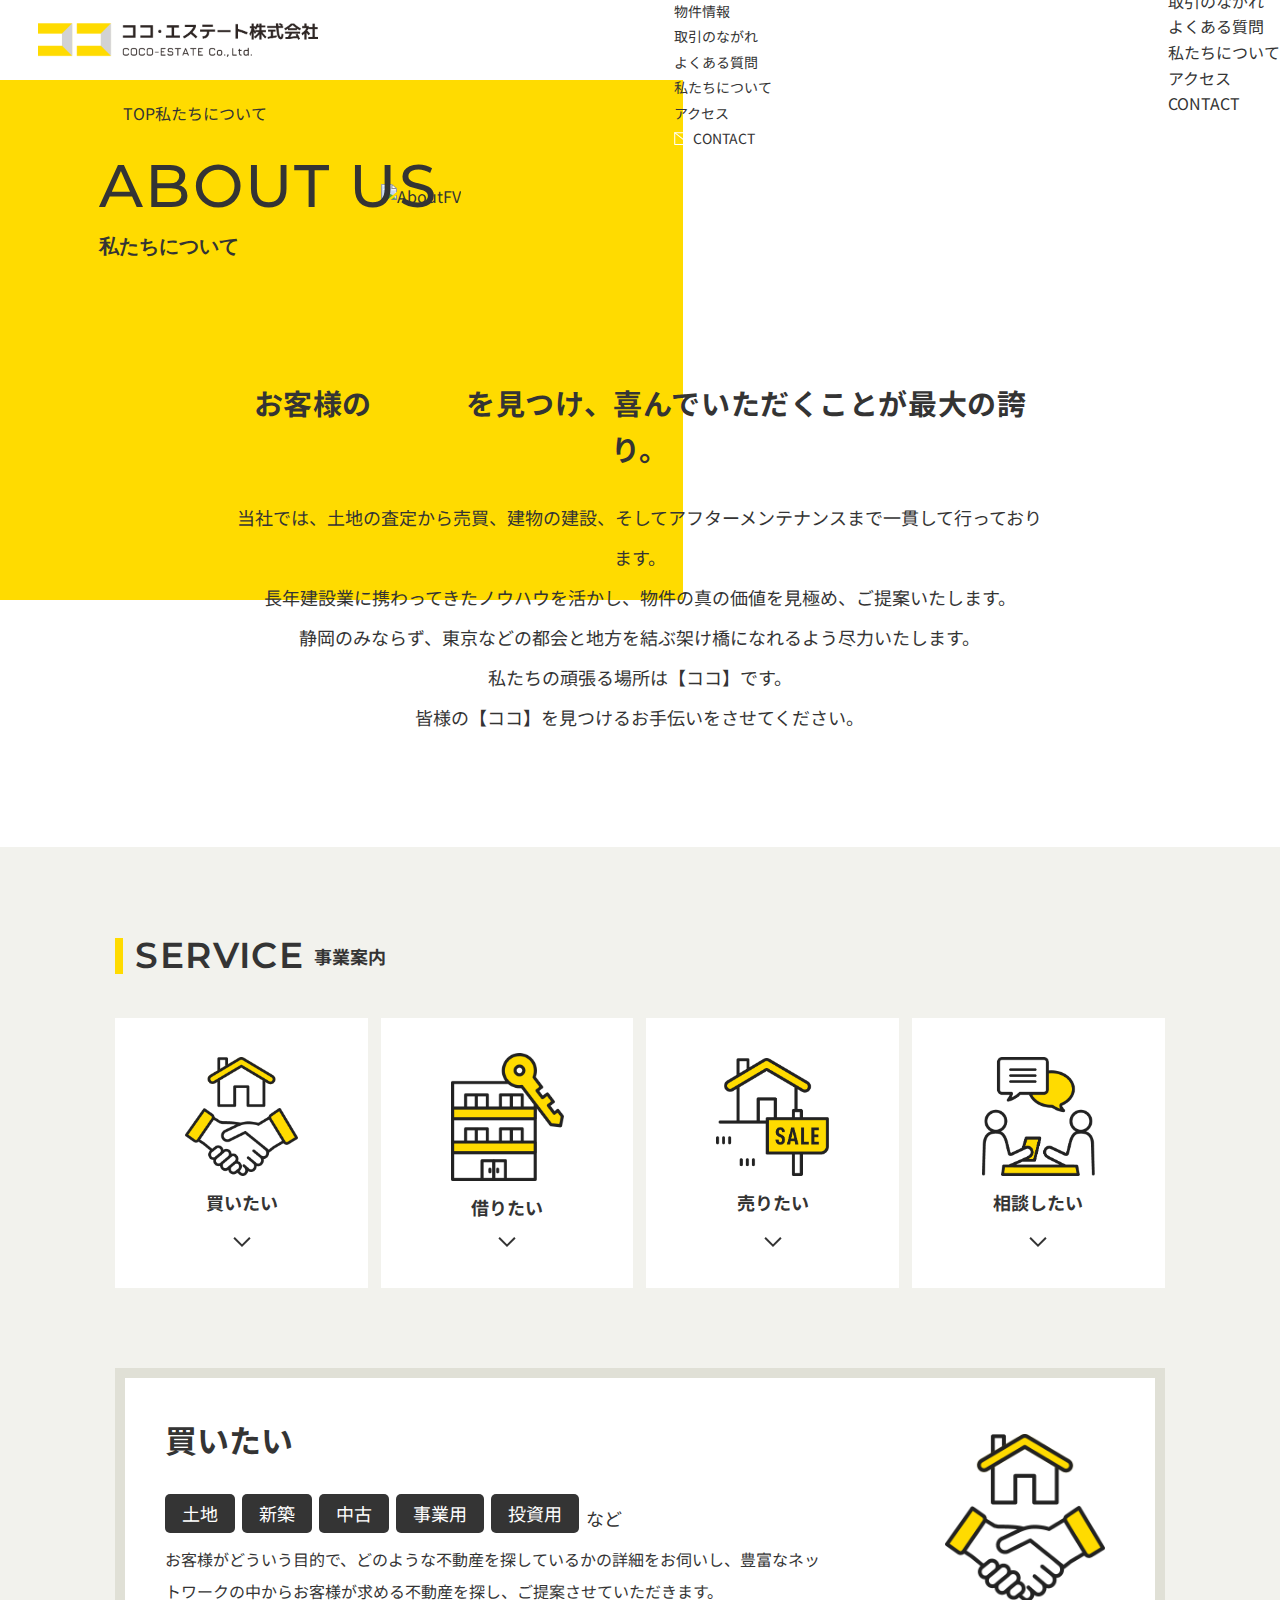
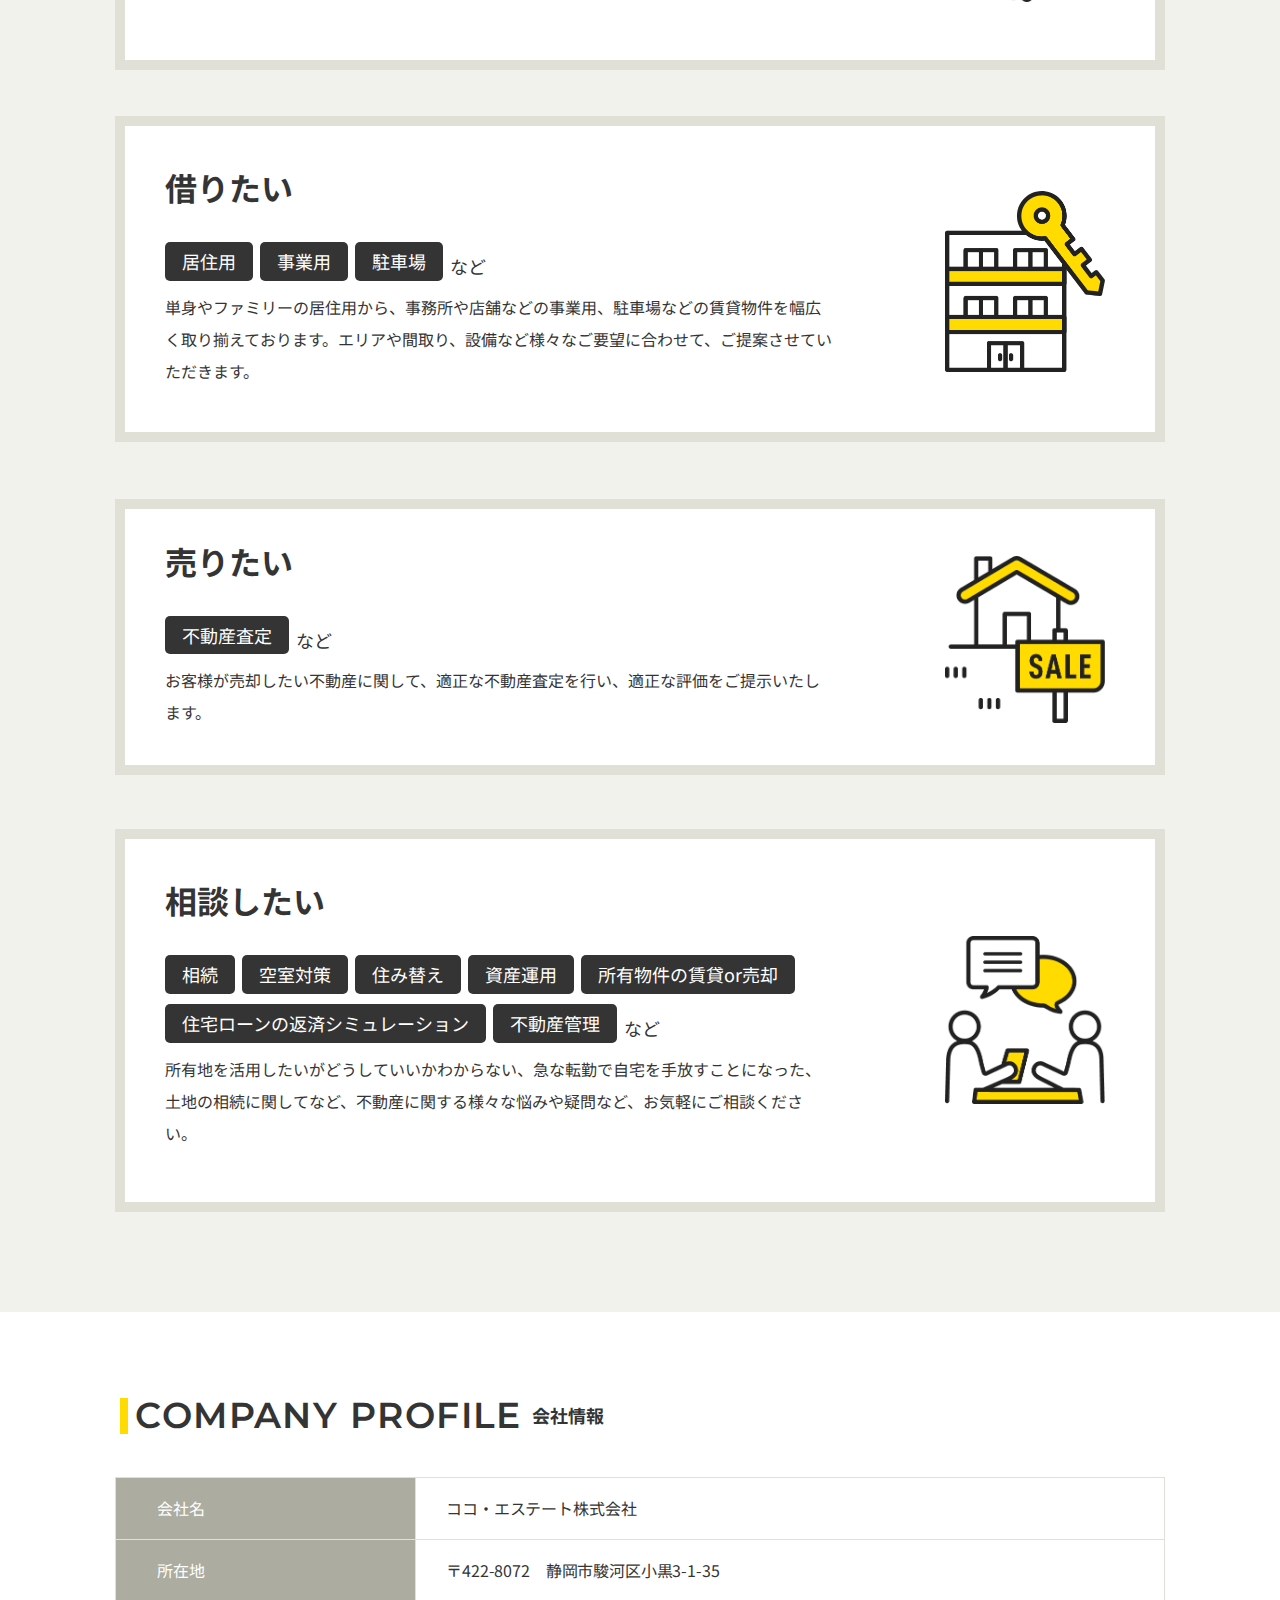
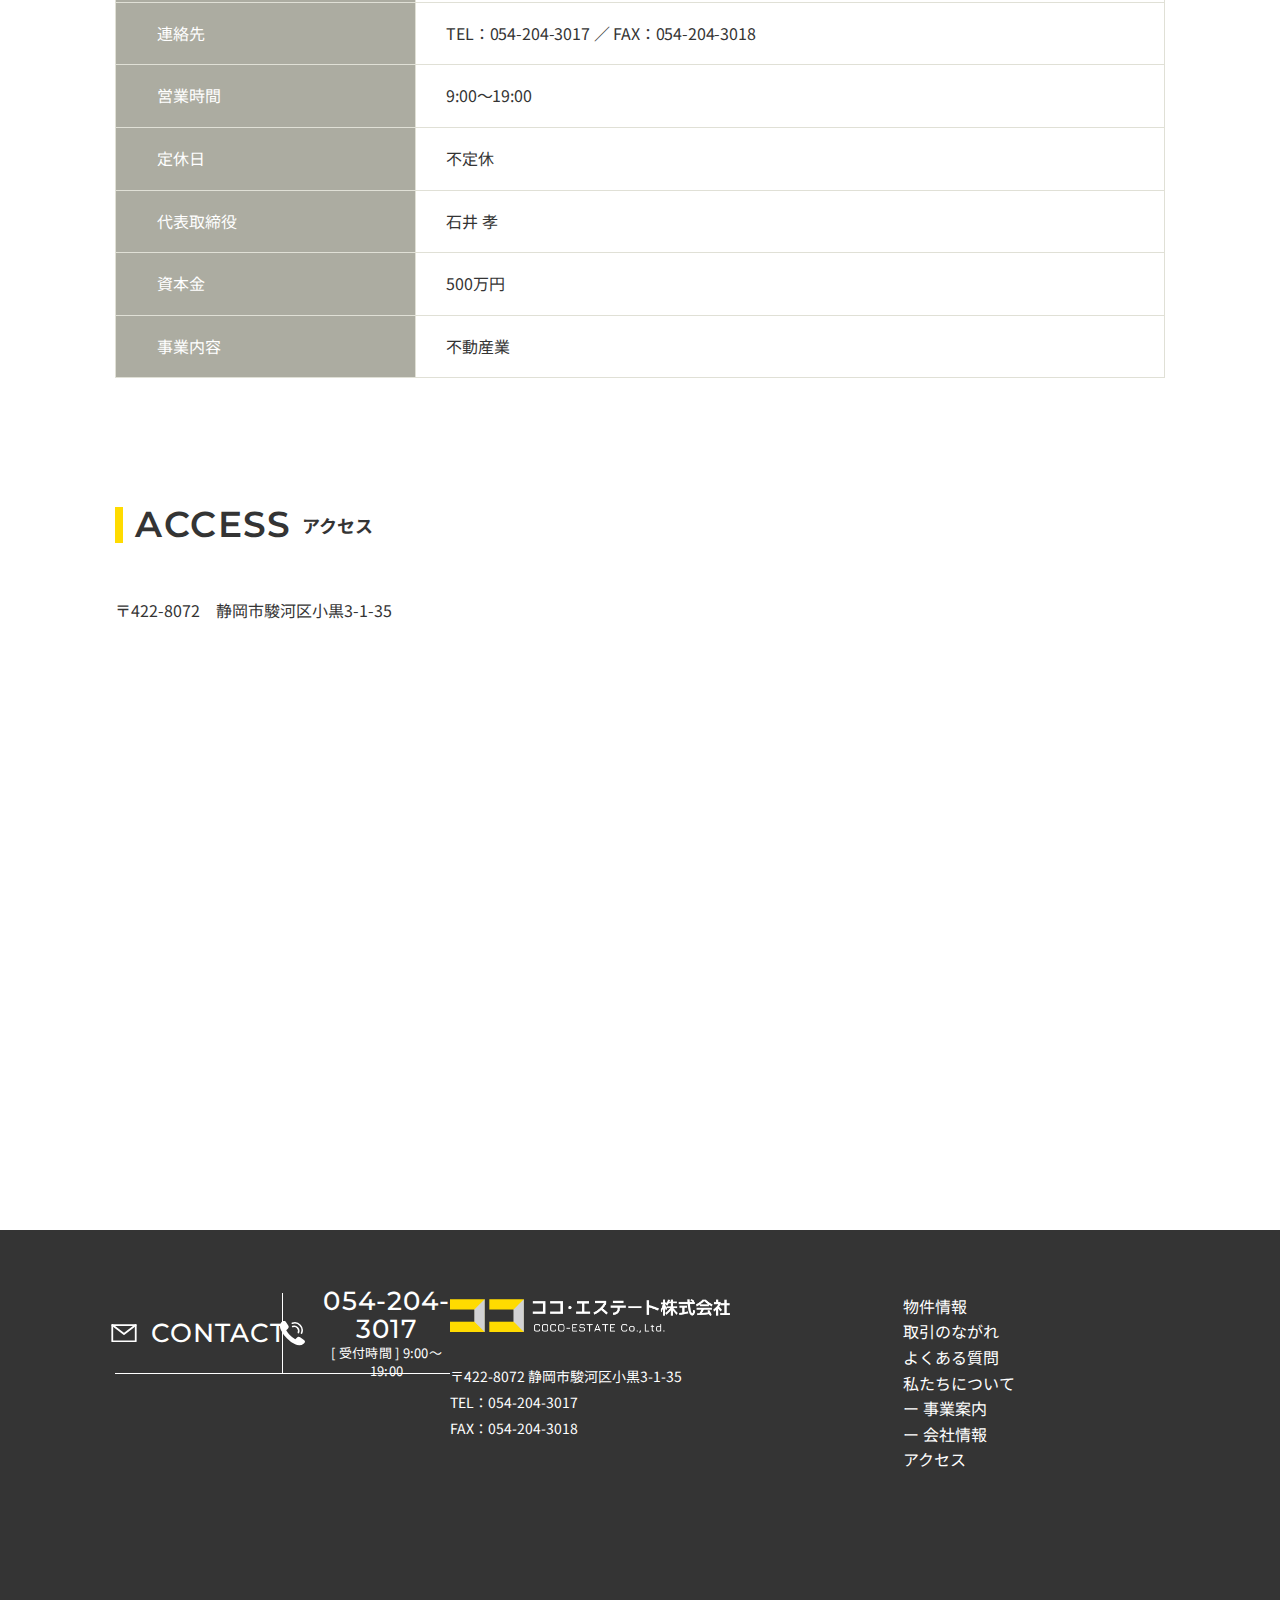
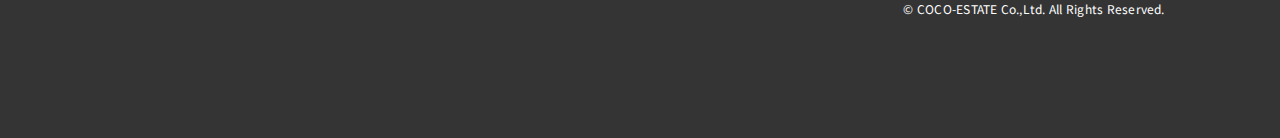
==== commit 2a7a00f9: "修正完了" ====
--- a/about.html
+++ b/about.html
@@ -226,10 +226,6 @@
                             <td>500万円</td>
                         </tr>
                         <tr>
-                            <th>建設業許可</th>
-                            <td class="pl-20">【許可番号】静岡県知事許可（般－３０）第39266号 管工事</td>
-                        </tr>
-                        <tr>
                             <th>事業内容</th>
                             <td>不動産業</td>
                         </tr>
--- a/assets/css/style.css
+++ b/assets/css/style.css
@@ -3854,21 +3854,6 @@
   font-size: 20px;
   padding-right: 4px;
 }
-.p-AboutProfile__table .pl-20 {
-  padding-left: 20px;
-}
-@media screen and (min-width: 600px) and (max-width: 1023px) {
-  .p-AboutProfile__table .pl-20 {
-    text-indent: -10px;
-    padding-left: 20px;
-  }
-}
-@media screen and (max-width: 599px) {
-  .p-AboutProfile__table .pl-20 {
-    text-indent: -1em;
-    padding-left: 1em;
-  }
-}
 
 .p-contactFv {
   position: relative;
